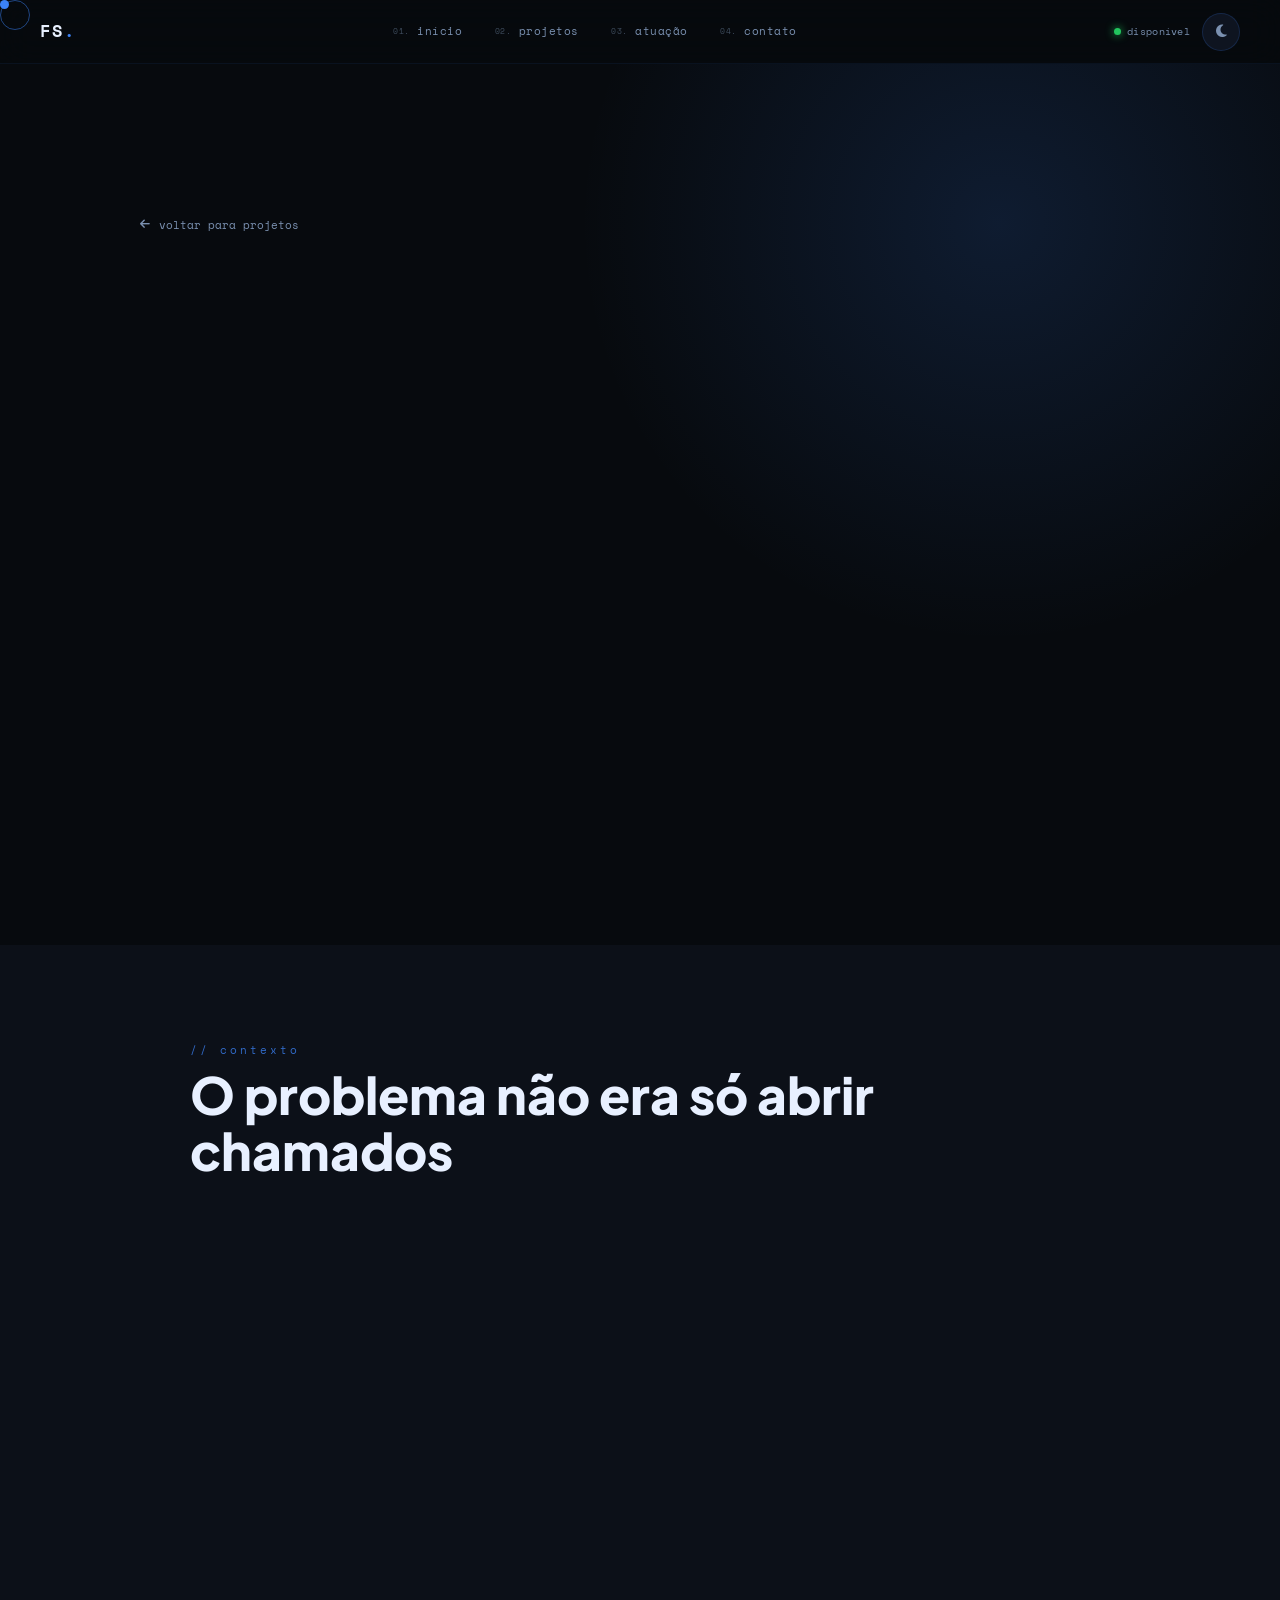
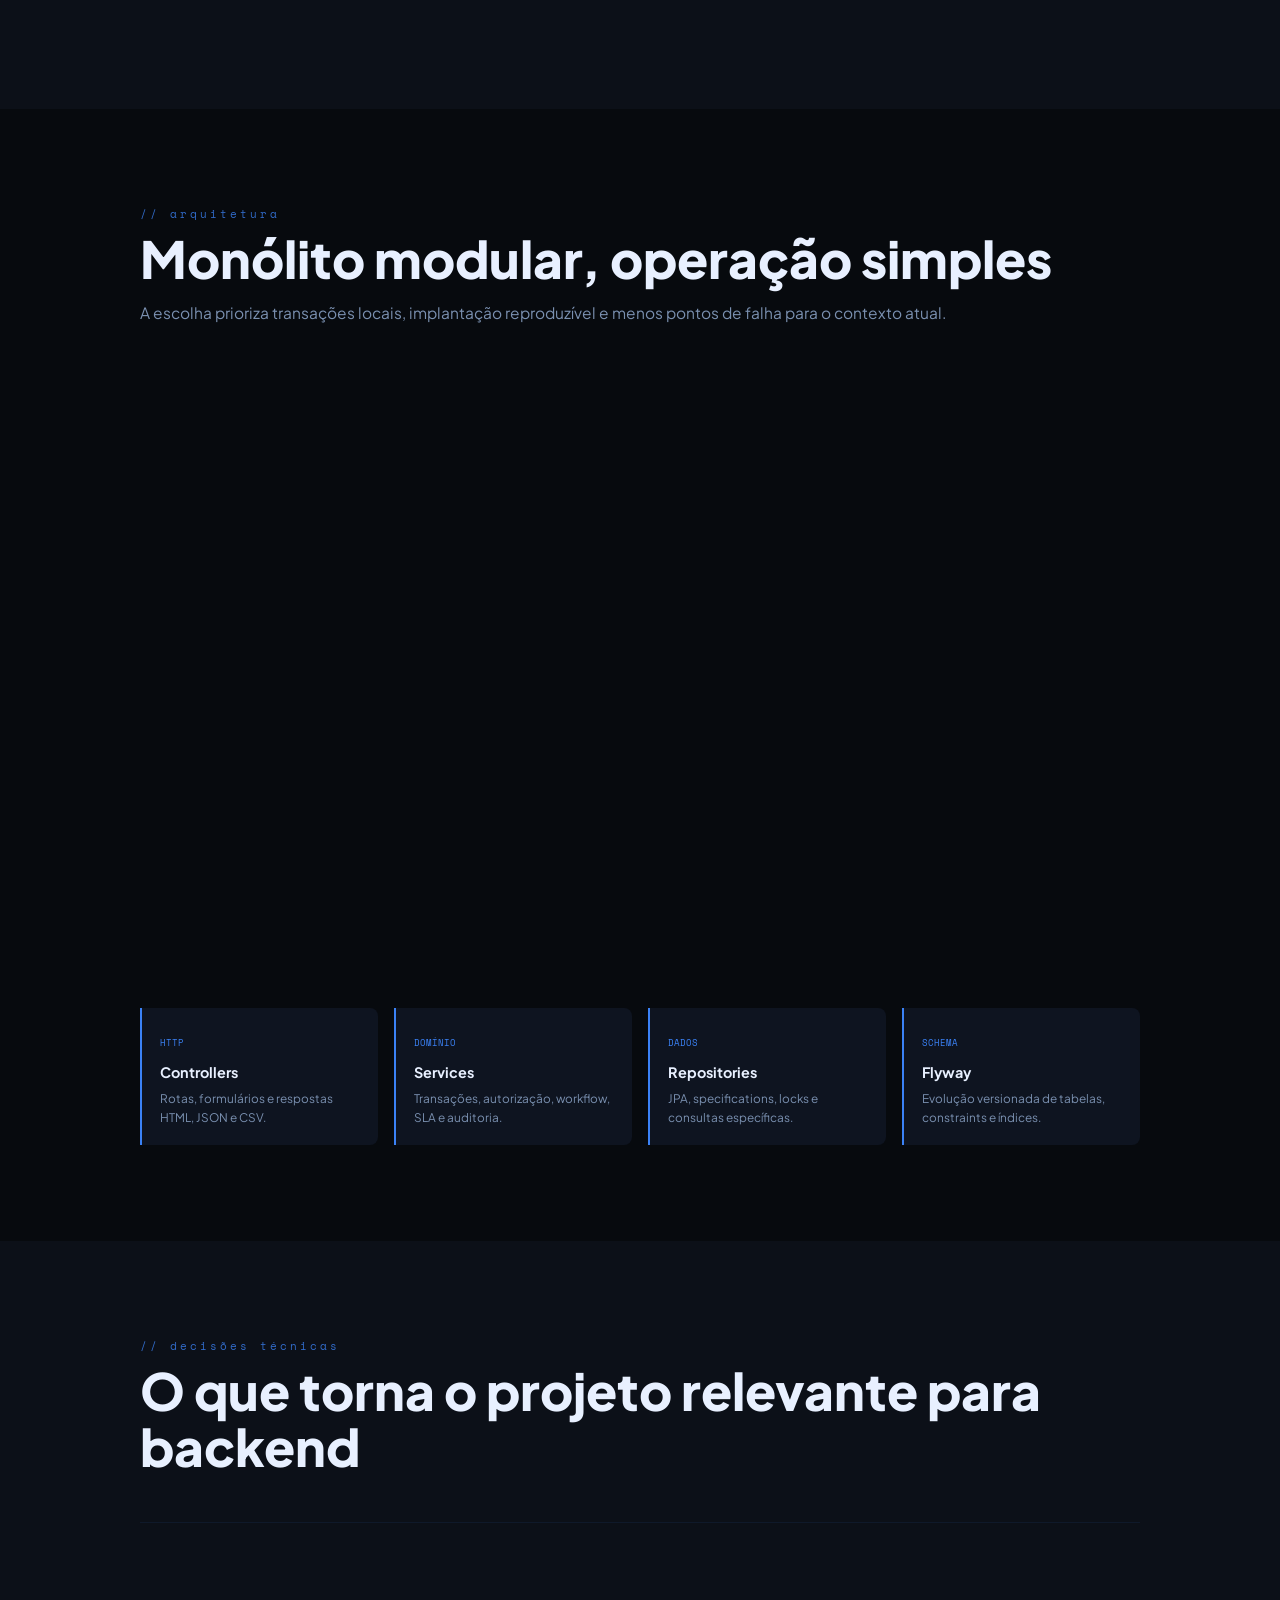
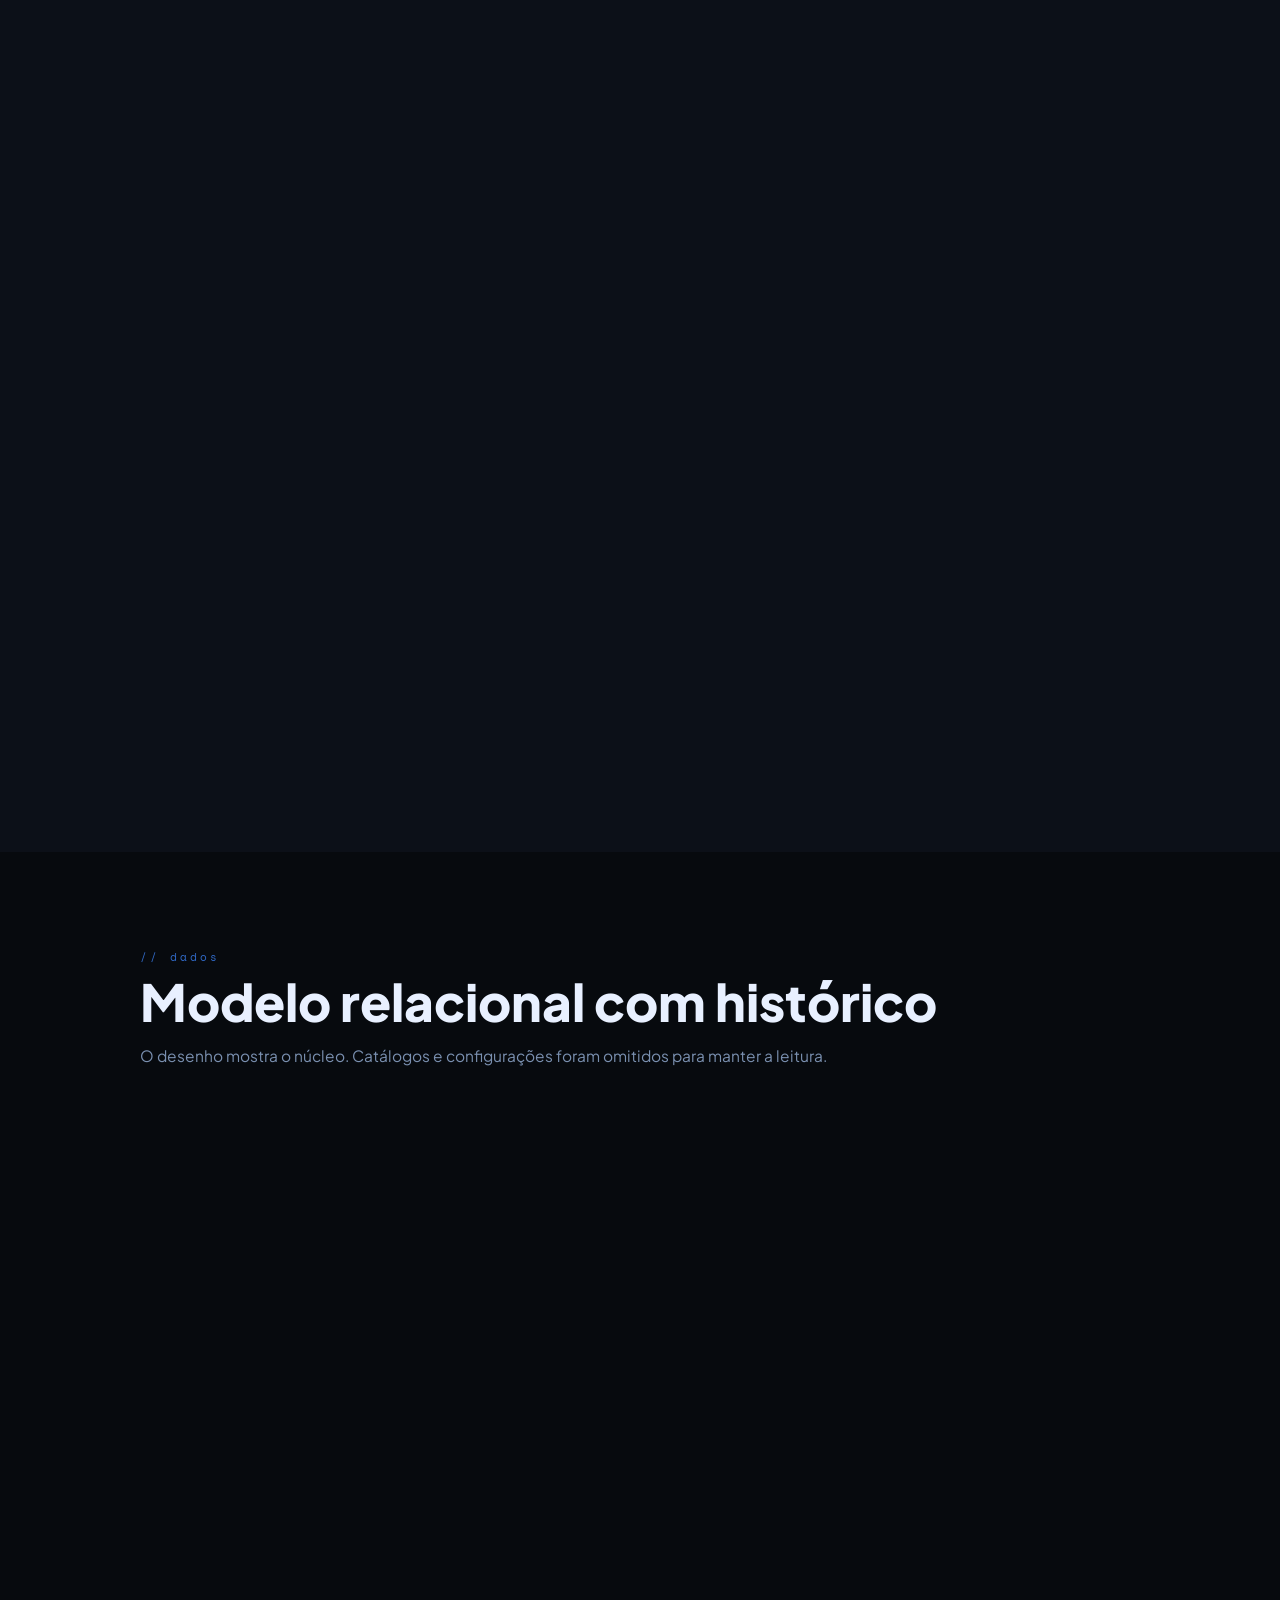
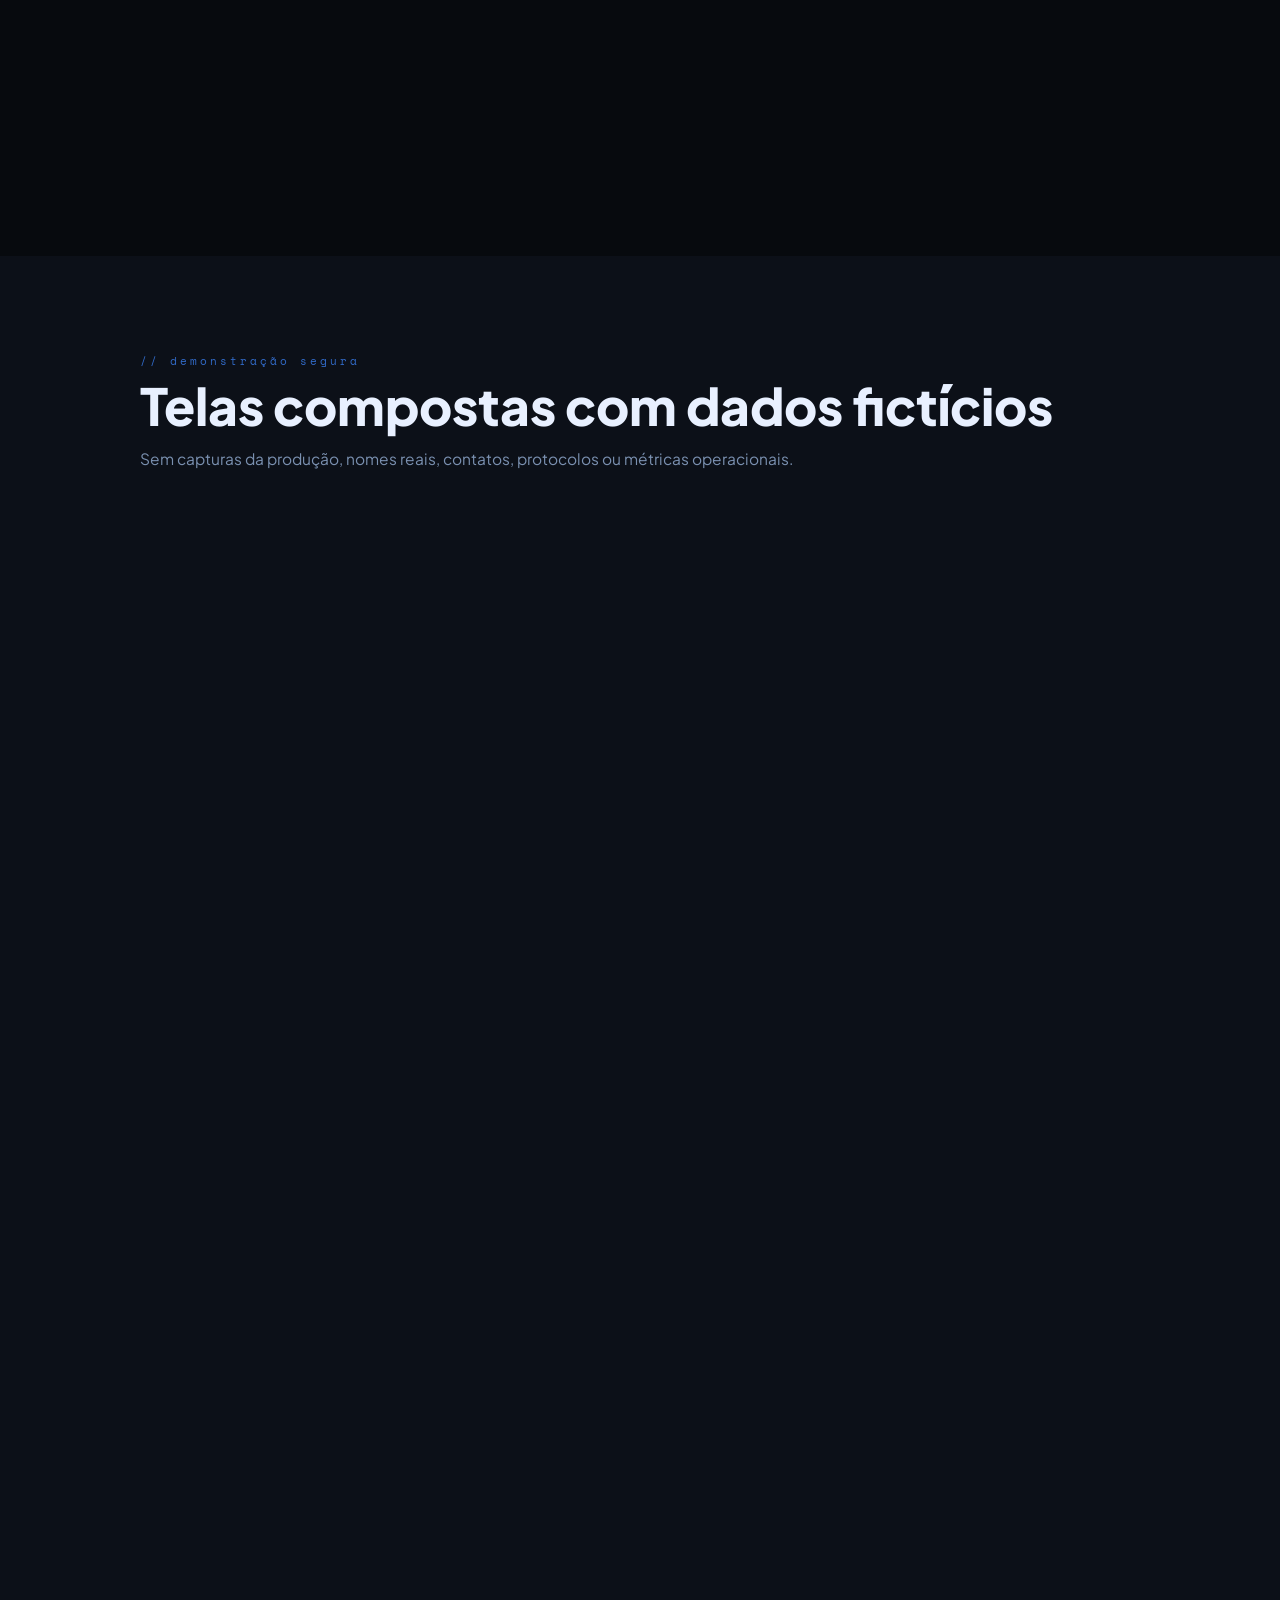
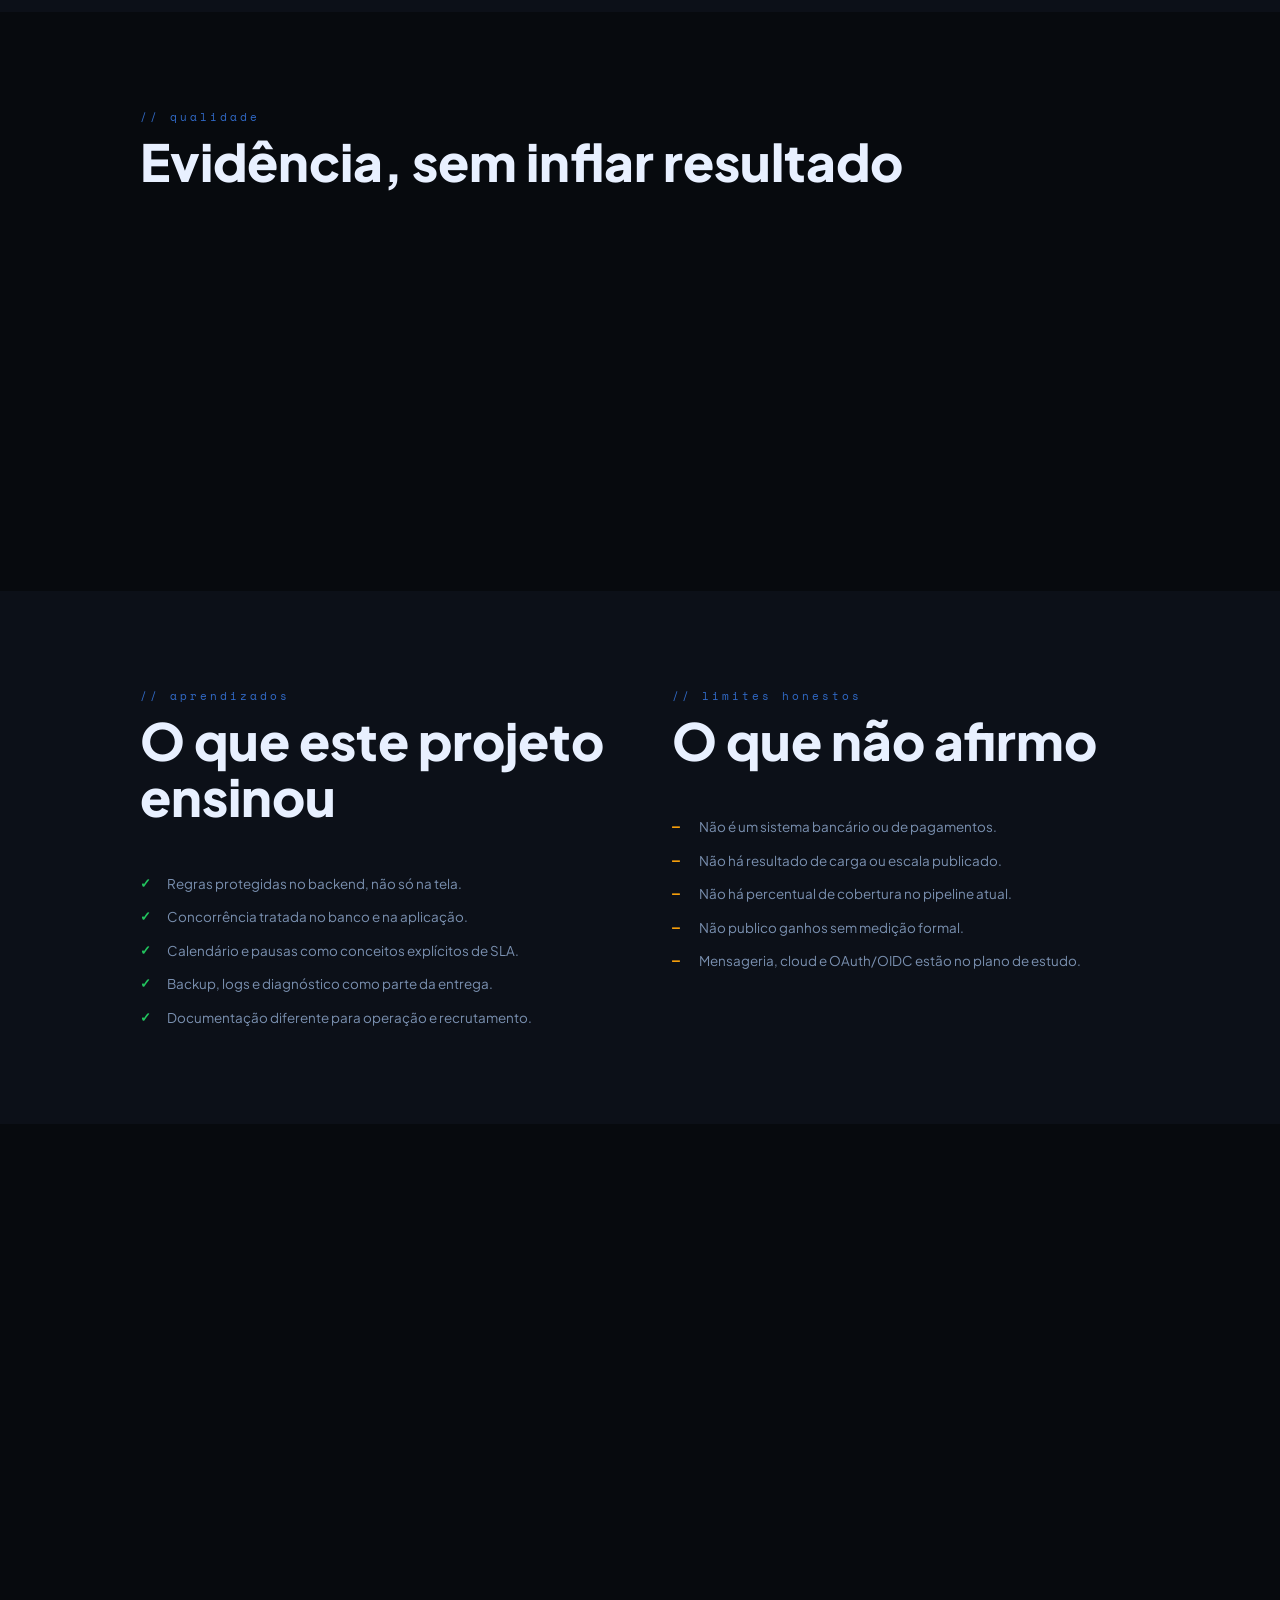
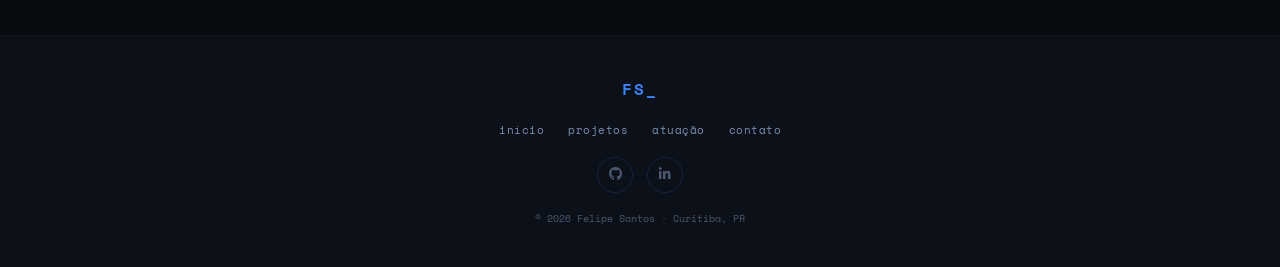
==== central-servicos-ti.html @ 59ff5ab6 "fix: refina posicionamento visual do portfolio" ====
<!DOCTYPE html>
<html lang="pt-BR" data-theme="dark">
<head>
  <meta charset="UTF-8">
  <meta name="viewport" content="width=device-width, initial-scale=1.0">
  <meta name="description" content="Estudo de caso: Central de Serviços de TI em Java 21, Spring Boot e SQL Server, em produção e com usuários reais.">
  <title>Central de Serviços de TI · Estudo de caso</title>
  <link rel="canonical" href="https://ofelipesantos.com.br/central-servicos-ti.html">
  <meta property="og:title" content="Central de Serviços de TI · Estudo de caso">
  <meta property="og:description" content="Java 21, Spring Boot, SQL Server, segurança, SLA, testes e implantação.">
  <meta property="og:type" content="article">
  <meta property="og:url" content="https://ofelipesantos.com.br/central-servicos-ti.html">
  <link rel="icon" type="image/png" href="assets/icons/favicon3.png">
  <link rel="preconnect" href="https://fonts.googleapis.com">
  <link rel="preconnect" href="https://fonts.gstatic.com" crossorigin>
  <link href="https://fonts.googleapis.com/css2?family=Space+Mono:ital,wght@0,400;0,700;1,400&family=Plus+Jakarta+Sans:wght@300;400;500;600;700;800&display=swap" rel="stylesheet">
  <link rel="stylesheet" href="https://cdnjs.cloudflare.com/ajax/libs/font-awesome/6.5.0/css/all.min.css">
  <link rel="stylesheet" href="css/styles.css">
</head>
<body data-page="projetos">
  <div class="cursor" id="cursor"></div>
  <div class="cursor-ring" id="cursor-ring"></div>

  <header class="topnav">
    <a href="index.html" class="nav-brand mono" aria-label="Página inicial">FS<span class="brand-dot">.</span></a>
    <ul class="nav-menu">
      <li><a href="index.html" class="nav-link" data-page="home"><span class="nl-num">01.</span> início</a></li>
      <li><a href="projetos.html" class="nav-link" data-page="projetos"><span class="nl-num">02.</span> projetos</a></li>
      <li><a href="servicos.html" class="nav-link" data-page="servicos"><span class="nl-num">03.</span> atuação</a></li>
      <li><a href="contato.html" class="nav-link" data-page="contato"><span class="nl-num">04.</span> contato</a></li>
    </ul>
    <div class="nav-right">
      <div class="nav-status"><span class="status-dot"></span><span class="mono">disponível</span></div>
      <button type="button" class="theme-toggle" id="themeToggle" title="Alternar tema" aria-label="Alternar tema"><i class="fas fa-sun" id="icon-sun"></i><i class="fas fa-moon" id="icon-moon"></i></button>
      <button type="button" class="hamburger" id="hamburger" aria-label="Menu"><span></span><span></span><span></span></button>
    </div>
  </header>

  <div class="mobile-nav-overlay" id="mobileNavOverlay"></div>
  <nav class="mobile-nav" id="mobileNav">
    <div class="mobile-nav-header"><span class="nav-brand mono">FS<span class="brand-dot">.</span></span><button type="button" class="close-mobile-nav" id="closeMobileNav" aria-label="Fechar menu">&times;</button></div>
    <ul class="mobile-nav-menu">
      <li><a href="index.html" class="mobile-nav-link" data-page="home">01. início</a></li>
      <li><a href="projetos.html" class="mobile-nav-link" data-page="projetos">02. projetos</a></li>
      <li><a href="servicos.html" class="mobile-nav-link" data-page="servicos">03. atuação</a></li>
      <li><a href="contato.html" class="mobile-nav-link" data-page="contato">04. contato</a></li>
    </ul>
    <div class="mobile-nav-footer"><span class="status-dot"></span> disponível</div>
  </nav>

  <main class="main case-page">
    <section class="case-hero section">
      <div class="container">
        <a href="projetos.html" class="case-back mono"><i class="fas fa-arrow-left"></i> voltar para projetos</a>
        <div class="case-hero-grid">
          <div class="fade-up">
            <div class="case-kicker mono"><span class="status-dot"></span> sistema em produção · versão 1.7.5</div>
            <h1 class="case-title head">Central de<br><span>Serviços de TI</span></h1>
            <p class="case-lead">Uma aplicação Java/Spring para organizar chamados, tarefas, SLA e operação — do formulário inicial ao histórico auditável e à implantação no Windows.</p>
            <div class="case-actions">
              <a href="#decisoes" class="btn-primary">Ver decisões técnicas <i class="fas fa-arrow-down"></i></a>
              <a href="docs/central-servicos/README.md" class="btn-ghost">README técnico</a>
            </div>
          </div>
          <aside class="case-facts fade-up delay-1">
            <div class="case-fact"><span class="mono">papel</span><strong>desenvolvimento e implantação</strong></div>
            <div class="case-fact"><span class="mono">backend</span><strong>Java 21 · Spring Boot</strong></div>
            <div class="case-fact"><span class="mono">dados</span><strong>SQL Server · JPA · Flyway</strong></div>
            <div class="case-fact"><span class="mono">operação</span><strong>Docker · Apache · PowerShell</strong></div>
            <div class="case-fact"><span class="mono">contexto</span><strong>uso real, dados preservados</strong></div>
          </aside>
        </div>
        <div class="case-note fade-up"><i class="fas fa-shield-halved"></i><p>Este estudo não expõe a empresa nem dados operacionais. Todas as telas abaixo são composições fictícias com a identidade <strong>Empresa Demonstração</strong>.</p></div>
      </div>
    </section>

    <section class="section section-alt" id="contexto">
      <div class="container case-narrow">
        <div class="section-header">
          <span class="sh-num mono">// contexto</span>
          <h2 class="sh-title head">O problema não era só abrir chamados</h2>
        </div>
        <div class="case-copy fade-up">
          <p>Uma solicitação de TI precisa conservar contexto durante todo o atendimento: quem pediu, o que já foi tentado, qual é o próximo passo, quem assumiu a execução e como o prazo foi calculado. Quando essas informações ficam espalhadas, a equipe perde rastreabilidade e o solicitante perde visibilidade.</p>
          <p>A solução centraliza esse ciclo sem misturar o que é público com o trabalho interno da equipe. O mesmo sistema atende usuários autenticados, abertura sem conta, triagem, execução técnica, gestão de catálogos e operação administrativa.</p>
        </div>
        <div class="case-problem-grid">
          <article class="case-card fade-up"><span class="case-card-num mono">01</span><h3>Solicitante</h3><p>Abre, acompanha e responde sem acessar notas internas ou tarefas da equipe.</p></article>
          <article class="case-card fade-up delay-1"><span class="case-card-num mono">02</span><h3>Equipe técnica</h3><p>Faz triagem, assume trabalho, divide tarefas, registra tempo e controla prioridades.</p></article>
          <article class="case-card fade-up delay-2"><span class="case-card-num mono">03</span><h3>Administração</h3><p>Configura perfis, catálogos, SLA, retenção, armazenamento e auditoria.</p></article>
        </div>
      </div>
    </section>

    <section class="section" id="arquitetura">
      <div class="container">
        <div class="section-header">
          <span class="sh-num mono">// arquitetura</span>
          <h2 class="sh-title head">Monólito modular, operação simples</h2>
          <p class="sh-desc">A escolha prioriza transações locais, implantação reproduzível e menos pontos de falha para o contexto atual.</p>
        </div>
        <figure class="case-visual fade-up"><img src="assets/central-servicos/arquitetura.svg" alt="Diagrama de arquitetura com navegador, Apache, Spring Boot, SQL Server, anexos e logs"><figcaption>Topologia pública simplificada. Nenhum endereço do ambiente real é exibido.</figcaption></figure>
        <div class="case-layer-grid">
          <article class="case-layer"><span class="mono">HTTP</span><h3>Controllers</h3><p>Rotas, formulários e respostas HTML, JSON e CSV.</p></article>
          <article class="case-layer"><span class="mono">DOMÍNIO</span><h3>Services</h3><p>Transações, autorização, workflow, SLA e auditoria.</p></article>
          <article class="case-layer"><span class="mono">DADOS</span><h3>Repositories</h3><p>JPA, specifications, locks e consultas específicas.</p></article>
          <article class="case-layer"><span class="mono">SCHEMA</span><h3>Flyway</h3><p>Evolução versionada de tabelas, constraints e índices.</p></article>
        </div>
      </div>
    </section>

    <section class="section section-alt" id="decisoes">
      <div class="container">
        <div class="section-header">
          <span class="sh-num mono">// decisões técnicas</span>
          <h2 class="sh-title head">O que torna o projeto relevante para backend</h2>
        </div>
        <div class="decision-list">
          <article class="decision-item fade-up"><div class="decision-icon"><i class="fas fa-code-branch"></i></div><div><span class="mono">CONSISTÊNCIA</span><h3>Concorrência tratada de forma explícita</h3><p>A numeração anual usa bloqueio transacional no SQL Server. A tomada de tarefa livre usa atualização condicional. Chamados e tarefas usam versionamento otimista para não aceitar sobrescritas silenciosas.</p></div></article>
          <article class="decision-item fade-up"><div class="decision-icon"><i class="fas fa-clock"></i></div><div><span class="mono">REGRA DE DOMÍNIO</span><h3>SLA calculado em tempo útil</h3><p>Primeira resposta e resolução consideram expediente configurável, fins de semana, feriados e pausas controladas. O tempo aguardando o solicitante é acompanhado separadamente.</p></div></article>
          <article class="decision-item fade-up"><div class="decision-icon"><i class="fas fa-lock"></i></div><div><span class="mono">SEGURANÇA</span><h3>Autorização além da interface</h3><p>Spring Security protege rotas e sessão, enquanto os serviços validam acesso a chamado, tarefa e anexo. Arquivos ficam fora dos assets públicos, com nome aleatório, checksum e caminho normalizado.</p></div></article>
          <article class="decision-item fade-up"><div class="decision-icon"><i class="fas fa-database"></i></div><div><span class="mono">EVOLUÇÃO</span><h3>Banco versionado como parte da aplicação</h3><p>As migrations registram a evolução do esquema, incluindo integridade referencial, índices, SLA, portal público, quadros de projeto e preferências.</p></div></article>
          <article class="decision-item fade-up"><div class="decision-icon"><i class="fas fa-box"></i></div><div><span class="mono">ENTREGA</span><h3>Implantação também é produto</h3><p>Docker Compose, Apache, volumes, health checks, scripts de backup e diagnóstico e um instalador NSIS reduzem etapas manuais no ambiente Windows.</p></div></article>
        </div>
      </div>
    </section>

    <section class="section" id="dados">
      <div class="container">
        <div class="section-header">
          <span class="sh-num mono">// dados</span>
          <h2 class="sh-title head">Modelo relacional com histórico</h2>
          <p class="sh-desc">O desenho mostra o núcleo. Catálogos e configurações foram omitidos para manter a leitura.</p>
        </div>
        <figure class="case-visual fade-up"><img src="assets/central-servicos/modelo-dados.svg" alt="Modelo de dados simplificado com usuários, chamados, tarefas, apontamentos, comentários e anexos"><figcaption>Diagrama conceitual criado a partir das entidades e migrations da versão 1.7.5.</figcaption></figure>
      </div>
    </section>

    <section class="section section-alt" id="demonstracao">
      <div class="container">
        <div class="section-header">
          <span class="sh-num mono">// demonstração segura</span>
          <h2 class="sh-title head">Telas compostas com dados fictícios</h2>
          <p class="sh-desc">Sem capturas da produção, nomes reais, contatos, protocolos ou métricas operacionais.</p>
        </div>
        <div class="case-gallery">
          <figure class="case-shot fade-up"><img src="assets/central-servicos/demo-dashboard.svg" alt="Dashboard fictício da Empresa Demonstração"><figcaption>Resumo operacional sem números de produção.</figcaption></figure>
          <figure class="case-shot fade-up"><img src="assets/central-servicos/demo-chamado.svg" alt="Chamado fictício da Empresa Demonstração"><figcaption>Separação entre mensagem pública, nota interna e auditoria.</figcaption></figure>
          <figure class="case-shot fade-up"><img src="assets/central-servicos/demo-kanban.svg" alt="Kanban fictício da Empresa Demonstração"><figcaption>Tarefas de demonstração organizadas em um quadro de projeto.</figcaption></figure>
        </div>
      </div>
    </section>

    <section class="section" id="qualidade">
      <div class="container">
        <div class="section-header">
          <span class="sh-num mono">// qualidade</span>
          <h2 class="sh-title head">Evidência, sem inflar resultado</h2>
        </div>
        <div class="evidence-grid">
          <article class="evidence-card fade-up"><strong>Java 21</strong><span>versão de compilação</span></article>
          <article class="evidence-card fade-up delay-1"><strong>32</strong><span>migrations Flyway</span></article>
          <article class="evidence-card fade-up delay-2"><strong>118</strong><span>métodos de teste encontrados</span></article>
          <article class="evidence-card fade-up delay-3"><strong>CI</strong><span>assets e Maven verify</span></article>
        </div>
        <div class="case-copy case-copy-split fade-up">
          <p>Os testes cobrem regras de serviço e fluxos web com Spring Security, MockMvc e persistência. Entre os cenários estão chamados, contas, portal público, SLA, anexos, WIP, relatórios e artefatos de infraestrutura.</p>
          <p>O número de testes é uma contagem verificável da versão analisada, não um percentual de cobertura. O pipeline padrão usa H2; o teste de integração com SQL Server existe em um fluxo separado e é um ponto de evolução.</p>
        </div>
      </div>
    </section>

    <section class="section section-alt" id="limites">
      <div class="container">
        <div class="case-two-cols">
          <div>
            <div class="section-header"><span class="sh-num mono">// aprendizados</span><h2 class="sh-title head">O que este projeto ensinou</h2></div>
            <ul class="case-checklist">
              <li>Regras protegidas no backend, não só na tela.</li>
              <li>Concorrência tratada no banco e na aplicação.</li>
              <li>Calendário e pausas como conceitos explícitos de SLA.</li>
              <li>Backup, logs e diagnóstico como parte da entrega.</li>
              <li>Documentação diferente para operação e recrutamento.</li>
            </ul>
          </div>
          <div>
            <div class="section-header"><span class="sh-num mono">// limites honestos</span><h2 class="sh-title head">O que não afirmo</h2></div>
            <ul class="case-checklist case-checklist-muted">
              <li>Não é um sistema bancário ou de pagamentos.</li>
              <li>Não há resultado de carga ou escala publicado.</li>
              <li>Não há percentual de cobertura no pipeline atual.</li>
              <li>Não publico ganhos sem medição formal.</li>
              <li>Mensageria, cloud e OAuth/OIDC estão no plano de estudo.</li>
            </ul>
          </div>
        </div>
      </div>
    </section>

    <section class="section case-final">
      <div class="container">
        <div class="case-final-card fade-up">
          <span class="mono">PRÓXIMA CONVERSA</span>
          <h2 class="head">Quer discutir uma decisão do projeto?</h2>
          <p>Posso explicar o fluxo de SLA, a estratégia de concorrência, a segurança de anexos ou como a aplicação foi empacotada para operação local.</p>
          <div class="case-actions"><a href="contato.html" class="btn-primary">Entrar em contato <i class="fas fa-arrow-right"></i></a><a href="docs/central-servicos/entrevistas.md" class="btn-ghost">Perguntas técnicas</a></div>
        </div>
      </div>
    </section>

    <footer>
      <div class="footer-inner">
        <div class="footer-brand">FS_</div>
        <div class="footer-links"><a href="index.html">início</a><a href="projetos.html">projetos</a><a href="servicos.html">atuação</a><a href="contato.html">contato</a></div>
        <div class="footer-socials"><a href="https://github.com/oofelipesantos" target="_blank" rel="noopener" aria-label="GitHub"><i class="fab fa-github"></i></a><a href="https://www.linkedin.com/in/oofelipesantos/" target="_blank" rel="noopener" aria-label="LinkedIn"><i class="fab fa-linkedin-in"></i></a></div>
        <p class="footer-copy mono">© 2026 Felipe Santos · Curitiba, PR</p>
      </div>
    </footer>
  </main>

  <button type="button" id="topBtn" class="top-btn" title="Voltar ao topo" aria-label="Voltar ao topo"><i class="fas fa-arrow-up"></i></button>
  <script src="js/script.js"></script>
</body>
</html>
---- css/styles.css ----
/* ═══════════════════════════════════════
   FELIPE SANTOS — Portfolio v3
   Fontes: Space Mono + Plus Jakarta Sans
   Nav: topo
   ═══════════════════════════════════════ */

:root {
  --bg:        #070a0e;
  --bg2:       #0c1018;
  --bg3:       #101520;
  --card:      #0e1420;
  --card2:     #131c2c;
  --text:      #e8f0ff;
  --muted:     #4a5870;
  --muted2:    #7a90b0;
  --accent:    #3b82f6;
  --accent2:   #38bdf8;
  --accent3:   #93c5fd;
  --accentgold:#f59e0b;
  --aglow:     rgba(59,130,246,0.15);
  --aglow2:    rgba(59,130,246,0.07);
  --bdr:       rgba(59,130,246,0.08);
  --bdr2:      rgba(59,130,246,0.18);
  --bdr3:      rgba(59,130,246,0.35);
  --shadow:    0 8px 40px rgba(0,0,0,0.6);
  --glow:      0 0 40px rgba(59,130,246,0.08);
  --nav-h:     64px;
  --r:         12px;
  --rsm:       8px;
  --rlg:       18px;
  --mono:      'Space Mono', monospace;
  --body:      'Plus Jakarta Sans', sans-serif;
  --transition: all 0.25s ease;
}

[data-theme="light"] {
  --bg:        #f5f7fa;
  --bg2:       #edf0f5;
  --bg3:       #e2e7ef;
  --card:      #ffffff;
  --card2:     #f8fafd;
  --text:      #111827;
  --muted:     #8a9ab5;
  --muted2:    #4a5870;
  --accent:    #2563eb;
  --accent2:   #3b82f6;
  --accent3:   #1d4ed8;
  --accentgold:#d97706;
  --aglow:     rgba(37,99,235,0.1);
  --aglow2:    rgba(37,99,235,0.05);
  --bdr:       rgba(37,99,235,0.12);
  --bdr2:      rgba(37,99,235,0.22);
  --bdr3:      rgba(37,99,235,0.4);
  --shadow:    0 4px 24px rgba(0,0,0,0.08);
  --glow:      none;
}

*, *::before, *::after { box-sizing: border-box; margin: 0; padding: 0; }
html { scroll-behavior: smooth; }
html.menu-open { overflow: hidden; }
body { font-family: var(--body); background: var(--bg); color: var(--text); font-size: 16px; line-height: 1.7; overflow-x: hidden; cursor: none; transition: background 0.3s, color 0.3s; }
[data-theme="light"] body { cursor: auto; }
::selection { background: var(--aglow); color: var(--accent); }
a { text-decoration: none; color: inherit; }
strong { font-weight: 600; color: var(--text); }
.mono { font-family: var(--mono); }
img { display: block; width: 100%; height: 100%; object-fit: contain; }
::-webkit-scrollbar { width: 3px; }
::-webkit-scrollbar-track { background: var(--bg); }
::-webkit-scrollbar-thumb { background: var(--accent); border-radius: 2px; }

@media (prefers-reduced-motion: reduce) {
  html { scroll-behavior: auto; }
  *, *::before, *::after { animation-duration: 0.01ms !important; animation-iteration-count: 1 !important; transition-duration: 0.01ms !important; }
  .cursor, .cursor-ring { display: none; }
  body { cursor: auto; }
}

/* CURSOR */
.cursor { width: 9px; height: 9px; background: var(--accent); border-radius: 50%; position: fixed; top: 0; left: 0; pointer-events: none; z-index: 9999; transition: transform 0.08s; }
.cursor-ring { width: 30px; height: 30px; border: 1.5px solid rgba(59,130,246,0.5); border-radius: 50%; position: fixed; top: 0; left: 0; pointer-events: none; z-index: 9998; transition: transform 0.18s ease; }
[data-theme="light"] .cursor, [data-theme="light"] .cursor-ring { display: none; }

/* ═══ TOPNAV ═══ */
.topnav {
  position: fixed;
  top: 0; left: 0; right: 0;
  height: var(--nav-h);
  background: rgba(7,10,14,0.85);
  border-bottom: 1px solid var(--bdr);
  backdrop-filter: blur(16px);
  -webkit-backdrop-filter: blur(16px);
  display: flex;
  align-items: center;
  justify-content: space-between;
  padding: 0 2.5rem;
  z-index: 700;
  transition: background 0.3s, border-color 0.3s;
}
[data-theme="light"] .topnav {
  background: rgba(245,247,250,0.88);
}
.topnav.scrolled {
  background: rgba(7,10,14,0.97);
  border-color: var(--bdr2);
}
[data-theme="light"] .topnav.scrolled {
  background: rgba(245,247,250,0.98);
}

.nav-brand {
  font-family: var(--mono);
  font-size: 1.05rem;
  font-weight: 700;
  color: var(--text);
  letter-spacing: 2px;
  flex-shrink: 0;
}
.brand-dot { color: var(--accent); }

.nav-menu {
  display: flex;
  list-style: none;
  gap: 0.25rem;
  align-items: center;
}
.nav-link {
  display: flex;
  align-items: center;
  gap: 0.45rem;
  padding: 0.45rem 0.9rem;
  border-radius: var(--rsm);
  color: var(--muted2);
  font-family: var(--mono);
  font-size: 0.68rem;
  letter-spacing: 0.5px;
  text-transform: lowercase;
  transition: var(--transition);
  position: relative;
}
.nav-link::after {
  content: '';
  position: absolute;
  bottom: -1px; left: 50%; right: 50%;
  height: 2px;
  background: var(--accent);
  border-radius: 2px;
  transition: left 0.25s ease, right 0.25s ease;
}
.nav-link:hover, .nav-link.active { color: var(--accent); }
.nav-link:hover::after, .nav-link.active::after { left: 0.9rem; right: 0.9rem; }
.nl-num { font-size: 0.5rem; opacity: 0.5; }

.nav-right {
  display: flex;
  align-items: center;
  gap: 0.75rem;
  flex-shrink: 0;
}
.nav-status {
  display: flex;
  align-items: center;
  gap: 6px;
  font-family: var(--mono);
  font-size: 0.6rem;
  color: var(--muted2);
  letter-spacing: 0.3px;
}

/* THEME TOGGLE */
.theme-toggle {
  width: 38px; height: 38px;
  background: var(--card);
  border: 1px solid var(--bdr2);
  border-radius: 50%;
  color: var(--muted2);
  cursor: pointer;
  display: flex; align-items: center; justify-content: center;
  font-size: 0.9rem;
  transition: var(--transition);
}
.theme-toggle:hover { border-color: var(--accent); color: var(--accent); }
[data-theme="dark"] #icon-sun  { display: none; }
[data-theme="dark"] #icon-moon { display: block; }
[data-theme="light"] #icon-sun  { display: block; }
[data-theme="light"] #icon-moon { display: none; }

/* HAMBURGER (mobile only) */
.hamburger {
  display: none;
  flex-direction: column;
  align-items: center;
  justify-content: center;
  gap: 5px;
  width: 38px; height: 38px;
  background: var(--card);
  border: 1px solid var(--bdr2);
  border-radius: var(--rsm);
  cursor: pointer;
  transition: var(--transition);
  flex-shrink: 0;
}
.hamburger span {
  display: block;
  width: 18px; height: 1.5px;
  background: var(--muted2);
  border-radius: 2px;
  transition: var(--transition);
}
.hamburger.active span:nth-child(1) { transform: translateY(6.5px) rotate(45deg); }
.hamburger.active span:nth-child(2) { opacity: 0; transform: scaleX(0); }
.hamburger.active span:nth-child(3) { transform: translateY(-6.5px) rotate(-45deg); }

/* MOBILE DRAWER */
.mobile-nav-overlay {
  display: none;
  position: fixed; inset: 0;
  background: rgba(0,0,0,0.55);
  z-index: 890;
  backdrop-filter: blur(4px);
}
.mobile-nav-overlay.active { display: block; }

.mobile-nav {
  position: fixed;
  top: 0; right: -100%;
  width: min(300px, 85vw);
  height: 100dvh;
  background: var(--bg2);
  border-left: 1px solid var(--bdr2);
  z-index: 900;
  display: flex;
  flex-direction: column;
  padding: 1.5rem;
  transition: right 0.32s cubic-bezier(.4,0,.2,1);
}
.mobile-nav.active { right: 0; }

.mobile-nav-header {
  display: flex;
  align-items: center;
  justify-content: space-between;
  margin-bottom: 2rem;
  padding-bottom: 1rem;
  border-bottom: 1px solid var(--bdr);
}
.close-mobile-nav {
  background: none; border: none;
  color: var(--muted2); font-size: 1.4rem;
  cursor: pointer; padding: 4px 8px;
  border-radius: 8px; transition: var(--transition);
  line-height: 1;
}
.close-mobile-nav:hover { color: var(--text); background: var(--aglow2); }

.mobile-nav-menu { list-style: none; display: flex; flex-direction: column; gap: 0.2rem; flex: 1; }
.mobile-nav-link {
  display: flex; align-items: center; gap: 0.7rem;
  padding: 0.8rem 1rem;
  border-radius: 10px;
  font-family: var(--mono); font-size: 0.78rem;
  color: var(--muted2); letter-spacing: 0.5px;
  transition: var(--transition);
}
.mobile-nav-link:hover, .mobile-nav-link.active {
  color: var(--accent); background: var(--aglow2);
}
.mobile-nav-footer {
  display: flex; align-items: center; gap: 8px;
  font-family: var(--mono); font-size: 0.62rem; color: var(--muted2);
  padding-top: 1rem; border-top: 1px solid var(--bdr);
}

/* LAYOUT */
.main { padding-top: var(--nav-h); }
.section { padding: 6rem 0; }
.section-alt { background: var(--bg2); }
.container { max-width: 1080px; margin: 0 auto; padding: 0 2.5rem; }

.section-header { margin-bottom: 3rem; }
.sh-num   { font-family: var(--mono); font-size: 0.68rem; color: var(--accent); letter-spacing: 3px; display: block; margin-bottom: 0.4rem; opacity: 0.8; }
.sh-title { font-size: clamp(2rem, 4vw, 3.2rem); font-weight: 800; line-height: 1.1; color: var(--text); }
.sh-desc  { margin-top: 0.75rem; font-size: 0.97rem; color: var(--muted2); line-height: 1.8; }
.sh-price { color: var(--accent); font-family: var(--mono); font-size: 1rem; }

/* ANIMAÇÕES */
.fade-up { opacity: 0; transform: translateY(28px); transition: opacity 0.65s ease, transform 0.65s ease; }
.fade-up.visible { opacity: 1; transform: none; }
.delay-1 { transition-delay: 0.1s; }
.delay-2 { transition-delay: 0.2s; }
.delay-3 { transition-delay: 0.3s; }

/* HOME */
#home { min-height: calc(100vh - var(--nav-h)); display: flex; align-items: center; }
.home-layout { display: grid; grid-template-columns: 1fr 360px; gap: 3.5rem; align-items: center; }
.home-eyebrow { display: flex; align-items: center; gap: 8px; font-family: var(--mono); font-size: 0.72rem; color: var(--muted2); letter-spacing: 1px; margin-bottom: 1.25rem; }
.eyebrow-ping { width: 8px; height: 8px; border-radius: 50%; background: #22c55e; box-shadow: 0 0 8px #22c55e; flex-shrink: 0; animation: sdot 2s infinite; }
@keyframes sdot { 0%,100% { box-shadow: 0 0 6px #22c55e; } 50% { box-shadow: 0 0 14px #22c55e, 0 0 22px rgba(34,197,94,0.3); } }
.home-title { font-size: clamp(2.6rem, 5vw, 4rem); font-weight: 800; line-height: 1.1; margin-bottom: 1.25rem; letter-spacing: -0.5px; }
.title-accent { color: var(--accent); }
.title-thin   { font-weight: 300; color: var(--muted2); }
.home-desc { font-size: 1rem; color: var(--muted2); line-height: 1.8; max-width: 480px; margin-bottom: 1.75rem; }
.home-desc strong { color: var(--text); }
.home-chips { display: flex; flex-wrap: wrap; gap: 0.5rem; margin-bottom: 2rem; }
.chip { display: inline-flex; align-items: center; gap: 6px; background: var(--aglow2); border: 1px solid var(--bdr2); border-radius: 100px; padding: 0.3rem 0.85rem; font-family: var(--mono); font-size: 0.68rem; color: var(--muted2); transition: var(--transition); }
.chip:hover { border-color: var(--accent); color: var(--accent); }
.chip i { color: var(--accent); font-size: 0.7rem; }
.home-actions { display: flex; gap: 0.85rem; flex-wrap: wrap; margin-bottom: 2rem; }
.btn-primary { display: inline-flex; align-items: center; gap: 8px; background: var(--accent); color: #fff; font-weight: 600; font-size: 0.85rem; padding: 0.75rem 1.6rem; border-radius: var(--rsm); transition: var(--transition); }
.btn-primary:hover { background: var(--accent2); transform: translateY(-2px); box-shadow: 0 8px 24px var(--aglow); }
.btn-ghost { display: inline-flex; align-items: center; gap: 8px; border: 1.5px solid var(--bdr2); color: var(--muted2); font-size: 0.85rem; padding: 0.75rem 1.4rem; border-radius: var(--rsm); transition: var(--transition); }
.btn-ghost:hover { border-color: var(--accent); color: var(--accent); }
.home-socials { display: flex; gap: 1rem; }
.home-socials a { width: 38px; height: 38px; border-radius: 50%; border: 1px solid var(--bdr2); display: flex; align-items: center; justify-content: center; color: var(--muted); font-size: 0.9rem; transition: var(--transition); }
.home-socials a:hover { border-color: var(--accent); color: var(--accent); background: var(--aglow2); }

/* PROFILE CARD */
.profile-card { background: var(--card); border: 1px solid var(--bdr2); border-radius: var(--rlg); padding: 1.5rem; box-shadow: var(--shadow), var(--glow); animation: float 5s ease-in-out infinite; position: relative; overflow: hidden; }
.profile-card::before { content: ''; position: absolute; top: 0; left: 0; right: 0; height: 2px; background: linear-gradient(to right, var(--accent), var(--accent2)); }
@keyframes float { 0%,100%{transform:translateY(0)} 50%{transform:translateY(-8px)} }
.pc-top    { display: flex; align-items: center; gap: 0.85rem; margin-bottom: 1.25rem; }
.pc-avatar { width: 70px; height: 70px; border-radius: 50%; overflow: hidden; border: 3px solid var(--accent); display: flex; align-items: center; justify-content: center; flex-shrink: 0; }
.pc-avatar img { width: 100%; height: 100%; object-fit: cover; }
.pc-name { font-weight: 700; font-size: 0.95rem; }
.pc-sub  { font-family: var(--mono); font-size: 0.63rem; color: var(--muted); margin-top: 2px; }
.pc-badge { margin-left: auto; font-family: var(--mono); font-size: 0.6rem; color: #22c55e; background: rgba(34,197,94,0.1); border: 1px solid rgba(34,197,94,0.25); border-radius: 100px; padding: 2px 8px; white-space: nowrap; }
.pc-divider { height: 1px; background: var(--bdr); margin: 0 0 1.25rem; }
.pc-stats  { display: flex; align-items: center; margin-bottom: 1.25rem; }
.pc-stat   { flex: 1; text-align: center; }
.ps-num    { display: block; font-family: var(--mono); font-size: 1.3rem; font-weight: 700; color: var(--accent); line-height: 1; }
.ps-label  { font-family: var(--mono); font-size: 0.58rem; color: var(--muted); }
.pc-sep    { width: 1px; height: 28px; background: var(--bdr); flex-shrink: 0; }
.pc-status-list { display: flex; flex-direction: column; gap: 0.5rem; }
.pc-status-item { display: flex; align-items: center; gap: 0.55rem; font-family: var(--mono); font-size: 0.72rem; color: var(--muted2); }
.psi-dot       { width: 7px; height: 7px; border-radius: 50%; flex-shrink: 0; }
.psi-dot.green { background: #22c55e; box-shadow: 0 0 6px #22c55e; }
.psi-dot.amber { background: #fbbf24; box-shadow: 0 0 6px #fbbf24; }

/* SOBRE */
.sobre-layout { display: grid; grid-template-columns: 1fr 1fr; gap: 4rem; align-items: start; }
.sobre-text p { color: var(--muted2); font-size: 0.97rem; margin-bottom: 1.1rem; line-height: 1.85; }
.sobre-text p:last-child { margin-bottom: 0; }
.sobre-text strong { color: var(--text); }
.sobre-cards { display: flex; flex-direction: column; gap: 1px; }
.about-card { background: var(--card); border: 1px solid var(--bdr); padding: 1.25rem 1.4rem; display: flex; align-items: flex-start; gap: 1rem; transition: var(--transition); position: relative; overflow: hidden; }
.about-card::before { content: ''; position: absolute; left: 0; top: 0; bottom: 0; width: 2px; background: transparent; transition: background 0.3s; }
.about-card:first-child { border-radius: var(--r) var(--r) 0 0; }
.about-card:last-child  { border-radius: 0 0 var(--r) var(--r); }
.about-card:hover { border-color: var(--bdr2); background: var(--card2); }
.about-card:hover::before { background: linear-gradient(to bottom, var(--accent), var(--accent2)); }
.ac-icon      { font-size: 1.4rem; flex-shrink: 0; padding-top: 2px; }
.about-card h3 { font-size: 0.92rem; font-weight: 700; margin-bottom: 0.3rem; }
.about-card p  { font-size: 0.8rem; color: var(--muted2); line-height: 1.55; }

/* STACK HOME */
.stack-badges { display: flex; flex-direction: column; gap: 1.5rem; }
.sb-group { display: flex; flex-direction: column; gap: 0.6rem; }
.sb-label { font-family: var(--mono); font-size: 0.62rem; color: var(--accent); letter-spacing: 2px; text-transform: uppercase; }
.sb-tags  { display: flex; flex-wrap: wrap; gap: 0.45rem; }
.sb-tag { display: inline-flex; align-items: center; gap: 7px; background: var(--card); border: 1px solid var(--bdr2); border-radius: 10px; padding: 0.38rem 0.85rem; font-family: var(--mono); font-size: 0.68rem; color: var(--muted2); transition: var(--transition); }
.sb-tag:hover { border-color: var(--accent); color: var(--text); transform: translateY(-1px); }
.sb-tag img { width: 16px; height: 16px; object-fit: contain; flex-shrink: 0; }
.sb-tag.main { color: var(--text); }
.stack-cta { margin-top: 2rem; }

/* PROJETOS */
.projetos-layout { display: grid; grid-template-columns: 1fr 1fr 1fr; gap: 1.25rem; }
.proj-featured { grid-column: 1 / 2; grid-row: 1 / 3; background: var(--card); border: 1px solid var(--bdr2); border-radius: var(--rlg); padding: 2rem; position: relative; overflow: hidden; transition: var(--transition); display: flex; flex-direction: column; }
.proj-featured::before { content: ''; position: absolute; top: 0; left: 0; right: 0; height: 2px; background: linear-gradient(to right, var(--accent), var(--accent2)); }
.proj-featured:hover { border-color: var(--accent); box-shadow: var(--shadow), var(--glow); }
.pf-badge { display: inline-block; font-family: var(--mono); font-size: 0.62rem; color: var(--accentgold); background: rgba(245,158,11,0.1); border: 1px solid rgba(245,158,11,0.25); border-radius: 100px; padding: 3px 10px; margin-bottom: 0.75rem; }
.pf-icon  { font-size: 2.5rem; margin-bottom: 0.75rem; }
.pf-title { font-size: 1.2rem; font-weight: 800; margin-bottom: 0.65rem; line-height: 1.2; }
.pf-desc  { font-size: 0.83rem; color: var(--muted2); line-height: 1.7; margin-bottom: 1rem; flex: 1; }
.pf-results { display: flex; gap: 1.25rem; margin-bottom: 1rem; }
.pfr-item   { text-align: center; }
.pfr-n { display: block; font-family: var(--mono); font-size: 1.3rem; font-weight: 700; color: var(--accent); line-height: 1; }
.pfr-l { font-family: var(--mono); font-size: 0.6rem; color: var(--muted); }
.proj-tags { display: flex; flex-wrap: wrap; gap: 0.4rem; margin-bottom: 1.1rem; }
.ptag { background: var(--bg3); border: 1px solid var(--bdr); border-radius: var(--rsm); padding: 3px 9px; font-family: var(--mono); font-size: 0.65rem; color: var(--muted2); }
.proj-link { display: inline-flex; align-items: center; gap: 6px; font-family: var(--mono); font-size: 0.78rem; color: var(--accent); letter-spacing: 0.3px; transition: gap 0.2s; }
.proj-link:hover { gap: 10px; }
.proj-card { background: var(--card); border: 1px solid var(--bdr); border-radius: var(--r); padding: 1.5rem; transition: var(--transition); display: flex; flex-direction: column; }
.proj-card:hover     { border-color: var(--bdr2); transform: translateY(-2px); }
.proj-card.wip:hover { border-color: #fbbf24; }
.proj-card-icon { font-size: 1.6rem; margin-bottom: 0.5rem; }
.wip-badge { display: inline-block; font-family: var(--mono); font-size: 0.6rem; color: #fbbf24; background: rgba(251,191,36,0.1); border: 1px solid rgba(251,191,36,0.25); border-radius: 100px; padding: 2px 8px; margin-bottom: 0.5rem; }
.proj-card h3 { font-size: 0.95rem; font-weight: 700; margin-bottom: 0.45rem; }
.proj-card p  { font-size: 0.82rem; color: var(--muted2); line-height: 1.6; margin-bottom: 0.65rem; }
.proj-metrics { display: flex; flex-wrap: wrap; gap: 0.4rem; margin-bottom: 0.65rem; }
.pm { font-family: var(--mono); font-size: 0.65rem; color: var(--accent); background: var(--aglow2); border: 1px solid var(--bdr2); border-radius: 100px; padding: 2px 8px; }
.pm.muted { color: var(--muted); background: transparent; border-color: var(--bdr); }
.proj-card.xp { grid-column: 1 / 3; }
.xp-list { list-style: none; display: flex; flex-direction: column; gap: 0.45rem; }
.xp-list li { font-size: 0.8rem; color: var(--muted2); padding-left: 1rem; position: relative; line-height: 1.5; }
.xp-list li::before { content: '→'; position: absolute; left: 0; color: var(--accent); font-size: 0.65rem; top: 0.18rem; font-family: var(--mono); }

/* STACK COMPLETA */
.stack-layout { display: grid; grid-template-columns: repeat(2, 1fr); gap: 1.25rem; }
.stack-group { background: var(--card); border: 1px solid var(--bdr); border-radius: var(--rlg); padding: 1.5rem; transition: var(--transition); }
.stack-group:hover { border-color: var(--bdr2); }
.sg-header { display: flex; align-items: center; gap: 0.65rem; margin-bottom: 1.1rem; padding-bottom: 0.85rem; border-bottom: 1px solid var(--bdr); }
.sg-icon  { font-size: 1.1rem; color: var(--accent); }
.sg-title { font-weight: 700; font-size: 0.92rem; }
.sg-items { display: flex; flex-direction: column; gap: 0.6rem; }
.sg-item { display: flex; align-items: center; gap: 0.75rem; padding: 0.55rem 0.65rem; border-radius: var(--rsm); transition: var(--transition); }
.sg-item:hover { background: var(--bg3); }
.sg-item img, .si-emoji { width: 26px; height: 26px; flex-shrink: 0; font-size: 1.15rem; line-height: 1; }
.si-name { font-size: 0.82rem; font-weight: 500; color: var(--muted2); margin-bottom: 1px; }
.sg-item.main .si-name { color: var(--text); font-weight: 600; }
.si-desc { font-family: var(--mono); font-size: 0.62rem; color: var(--muted); }
.si-tag { margin-left: auto; font-family: var(--mono); font-size: 0.55rem; color: var(--accent); background: var(--aglow2); border: 1px solid var(--bdr2); border-radius: 100px; padding: 1px 7px; white-space: nowrap; flex-shrink: 0; }

/* SERVIÇOS */
.srv-what-grid { display: grid; grid-template-columns: repeat(3, 1fr); gap: 1.25rem; margin-bottom: 3.5rem; }
.srv-card { background: var(--card); border: 1px solid var(--bdr); border-radius: var(--r); padding: 1.5rem; transition: var(--transition); position: relative; }
.srv-card:hover { border-color: var(--bdr2); transform: translateY(-3px); }
.srv-icon { font-size: 1.75rem; margin-bottom: 0.85rem; }
.srv-card h3 { font-size: 0.95rem; font-weight: 700; margin-bottom: 0.4rem; }
.srv-card p  { font-size: 0.82rem; color: var(--muted2); line-height: 1.65; }

.srv-divider { display: flex; align-items: center; gap: 1rem; margin-bottom: 2.5rem; color: var(--muted); font-family: var(--mono); font-size: 0.68rem; letter-spacing: 0.2em; text-transform: uppercase; }
.srv-divider::before, .srv-divider::after { content: ''; flex: 1; height: 1px; background: var(--bdr2); }

.how-grid { display: grid; grid-template-columns: repeat(3, 1fr); gap: 1.25rem; margin-bottom: 3rem; }
.how-step { background: var(--card); border: 1px solid var(--bdr); border-radius: var(--rlg); padding: 2rem 1.5rem; display: flex; flex-direction: column; gap: 1rem; position: relative; transition: var(--transition); }
.how-step:hover { border-color: var(--bdr2); transform: translateY(-2px); }
.how-num { font-family: var(--mono); font-size: 2.5rem; font-weight: 700; color: var(--accent); opacity: 0.2; line-height: 1; }
.how-content h4 { font-size: 1rem; font-weight: 700; margin-bottom: 0.5rem; }
.how-content p  { font-size: 0.82rem; color: var(--muted2); line-height: 1.65; }
.how-arrow { position: absolute; top: 50%; right: -1.1rem; transform: translateY(-50%) rotate(-90deg); color: var(--accent); font-size: 0.8rem; z-index: 1; }
.how-arrow-hide { display: none; }

.srv-cta { background: var(--card2); border: 1px solid var(--bdr2); border-radius: var(--rlg); padding: 2rem; }
.srv-cta-inner { display: flex; align-items: center; justify-content: space-between; gap: 1.5rem; }
.srv-cta-text  { display: flex; align-items: center; gap: 0.75rem; font-family: var(--mono); font-size: 0.78rem; color: var(--muted2); }
.status-dot { width: 7px; height: 7px; border-radius: 50%; background: #22c55e; box-shadow: 0 0 8px #22c55e; animation: sdot 2s infinite; display: inline-block; flex-shrink: 0; }

/* CONTATO */
.contact-layout { max-width: 640px; margin: 0 auto; }
.unified-card { background: var(--card); border: 1px solid var(--bdr2); border-radius: var(--rlg); overflow: hidden; box-shadow: var(--shadow), var(--glow); position: relative; }
.unified-card::before { content: ''; position: absolute; top: 0; left: 0; right: 0; height: 2px; background: linear-gradient(to right, var(--accent), var(--accent2)); }
.uc-top { display: flex; align-items: center; gap: 0.9rem; padding: 1.75rem 2rem 1.4rem; border-bottom: 1px solid var(--bdr); }
.cp-avatar { width: 54px; height: 54px; border-radius: 50%; overflow: hidden; border: 2px solid var(--accent); flex-shrink: 0; }
.cp-avatar img { width: 100%; height: 100%; object-fit: cover; }
.cp-name { font-weight: 700; font-size: 0.97rem; }
.cp-role { font-family: var(--mono); font-size: 0.62rem; color: var(--muted); margin-top: 2px; }
.uc-links { display: grid; grid-template-columns: repeat(2, 1fr); border-bottom: 1px solid var(--bdr); }
.uc-link { display: flex; flex-direction: column; align-items: center; justify-content: center; gap: 0.4rem; padding: 1rem 0.75rem; transition: var(--transition); border-right: 1px solid var(--bdr); }
.uc-link:last-child { border-right: none; }
.uc-link:hover { background: var(--aglow2); }
.uc-link-icon { font-size: 1.2rem; color: var(--accent); }
.uc-link-label { font-family: var(--mono); font-size: 0.6rem; color: var(--muted2); letter-spacing: 0.3px; }
.uc-body { padding: 1.75rem 2rem; }
.uc-contact-copy { display: grid; gap: 1rem; color: var(--muted2); font-size: 0.86rem; line-height: 1.75; }
.form-2col { display: grid; grid-template-columns: 1fr 1fr; gap: 1rem; }
.form-group { position: relative; margin-bottom: 1.1rem; }
.form-group input, .form-group select, .form-group textarea { width: 100%; background: var(--bg3); border: 1px solid var(--bdr2); border-radius: 10px; padding: 0.85rem 1rem; font-family: var(--body); font-size: 0.88rem; color: var(--text); transition: var(--transition); outline: none; appearance: none; resize: none; }
.form-group input:focus, .form-group select:focus, .form-group textarea:focus { border-color: var(--accent); box-shadow: 0 0 0 3px var(--aglow2); }
.form-group label { display: block; font-family: var(--mono); font-size: 0.62rem; color: var(--muted2); letter-spacing: 0.5px; margin-bottom: 0.4rem; }
.form-group select { cursor: pointer; }
.captcha-box { margin-top: 1rem; }
.captcha-help { font-family: var(--mono); font-size: 0.62rem; color: var(--muted); display: block; margin-top: 0.5rem; }
.uc-footer { display: flex; align-items: center; justify-content: space-between; padding: 1.4rem 2rem; background: var(--bg3); gap: 1rem; }
.uc-footer-note { display: flex; align-items: center; gap: 0.6rem; font-family: var(--mono); font-size: 0.7rem; color: var(--muted2); }
.submit-btn { display: inline-flex; align-items: center; gap: 8px; background: var(--accent); color: #fff; font-weight: 600; font-size: 0.87rem; padding: 0.75rem 1.5rem; border-radius: var(--rsm); border: none; cursor: pointer; transition: var(--transition); }
.submit-btn:hover { background: var(--accent2); transform: translateY(-2px); box-shadow: 0 8px 24px var(--aglow); }

/* ESTUDO DE CASO — CENTRAL DE SERVIÇOS */
.case-page .section { min-height: auto; }
.case-hero { padding-top: calc(var(--nav-h) + 5rem); background: radial-gradient(circle at 78% 18%, var(--aglow), transparent 34%); }
.case-back { display: inline-flex; align-items: center; gap: 0.55rem; color: var(--muted2); font-size: 0.7rem; margin-bottom: 3rem; transition: var(--transition); }
.case-back:hover { color: var(--accent); transform: translateX(-3px); }
.case-hero-grid { display: grid; grid-template-columns: minmax(0, 1.35fr) minmax(280px, 0.65fr); gap: 4.5rem; align-items: center; }
.case-kicker { display: flex; align-items: center; gap: 0.65rem; color: var(--muted2); font-size: 0.7rem; letter-spacing: 0.04em; margin-bottom: 1.1rem; }
.case-title { font-size: clamp(3rem, 7vw, 6rem); line-height: 0.98; letter-spacing: -0.05em; margin-bottom: 1.6rem; }
.case-title span { color: var(--accent); }
.case-lead { max-width: 720px; font-size: clamp(1rem, 2vw, 1.2rem); color: var(--muted2); line-height: 1.75; }
.case-actions { display: flex; flex-wrap: wrap; gap: 0.8rem; margin-top: 2rem; }
.case-facts { background: var(--card); border: 1px solid var(--bdr2); border-radius: var(--rlg); overflow: hidden; box-shadow: var(--shadow), var(--glow); }
.case-fact { display: flex; flex-direction: column; gap: 0.25rem; padding: 1rem 1.25rem; border-bottom: 1px solid var(--bdr); }
.case-fact:last-child { border-bottom: 0; }
.case-fact span { color: var(--accent); font-size: 0.62rem; text-transform: uppercase; letter-spacing: 0.08em; }
.case-fact strong { font-size: 0.85rem; }
.case-note { display: flex; align-items: flex-start; gap: 0.9rem; margin-top: 4rem; padding: 1.15rem 1.3rem; border: 1px solid var(--bdr2); border-radius: var(--r); background: var(--aglow2); color: var(--muted2); }
.case-note i { color: var(--accent); margin-top: 0.25rem; }
.case-note p { font-size: 0.82rem; }
.case-narrow { max-width: 980px; }
.case-copy { color: var(--muted2); font-size: 0.98rem; line-height: 1.85; }
.case-copy p + p { margin-top: 1.25rem; }
.case-copy-split { display: grid; grid-template-columns: 1fr 1fr; gap: 2rem; margin-top: 2rem; }
.case-copy-split p + p { margin-top: 0; }
.case-problem-grid { display: grid; grid-template-columns: repeat(3, 1fr); gap: 1rem; margin-top: 2.5rem; }
.case-card { background: var(--card); border: 1px solid var(--bdr); border-radius: var(--r); padding: 1.4rem; transition: var(--transition); }
.case-card:hover { border-color: var(--bdr2); transform: translateY(-2px); }
.case-card-num { color: var(--accent); font-size: 0.65rem; }
.case-card h3 { font-size: 0.95rem; margin: 0.7rem 0 0.45rem; }
.case-card p { color: var(--muted2); font-size: 0.8rem; line-height: 1.65; }
.case-visual { background: var(--card); border: 1px solid var(--bdr2); border-radius: var(--rlg); padding: 0.75rem; box-shadow: var(--shadow); }
.case-visual img { height: auto; border-radius: 12px; }
.case-visual figcaption, .case-shot figcaption { padding: 0.75rem 0.35rem 0.2rem; color: var(--muted); font-family: var(--mono); font-size: 0.62rem; }
.case-layer-grid { display: grid; grid-template-columns: repeat(4, 1fr); gap: 1rem; margin-top: 1.5rem; }
.case-layer { padding: 1.1rem; border-left: 2px solid var(--accent); background: var(--card); border-radius: 0 var(--rsm) var(--rsm) 0; }
.case-layer span { color: var(--accent); font-size: 0.58rem; }
.case-layer h3 { font-size: 0.9rem; margin: 0.4rem 0; }
.case-layer p { color: var(--muted2); font-size: 0.74rem; line-height: 1.55; }
.decision-list { display: flex; flex-direction: column; border-top: 1px solid var(--bdr); }
.decision-item { display: grid; grid-template-columns: 64px 1fr; gap: 1.4rem; padding: 1.65rem 0; border-bottom: 1px solid var(--bdr); }
.decision-icon { width: 54px; height: 54px; border-radius: 14px; display: flex; align-items: center; justify-content: center; color: var(--accent); background: var(--aglow2); border: 1px solid var(--bdr2); }
.decision-item span { color: var(--accent); font-size: 0.6rem; letter-spacing: 0.08em; }
.decision-item h3 { font-size: 1rem; margin: 0.35rem 0 0.45rem; }
.decision-item p { color: var(--muted2); font-size: 0.84rem; line-height: 1.7; max-width: 850px; }
.case-gallery { display: grid; grid-template-columns: 1fr 1fr; gap: 1.25rem; }
.case-shot { padding: 0.6rem; border: 1px solid var(--bdr); border-radius: var(--r); background: var(--card); transition: var(--transition); }
.case-shot:first-child { grid-column: 1 / -1; }
.case-shot:hover { border-color: var(--bdr2); transform: translateY(-2px); }
.case-shot img { height: auto; border-radius: 8px; }
.evidence-grid { display: grid; grid-template-columns: repeat(4, 1fr); gap: 1rem; }
.evidence-card { display: flex; flex-direction: column; gap: 0.25rem; padding: 1.4rem; background: var(--card); border: 1px solid var(--bdr); border-radius: var(--r); }
.evidence-card strong { color: var(--accent); font-family: var(--mono); font-size: 1.45rem; }
.evidence-card span { color: var(--muted2); font-size: 0.72rem; }
.case-two-cols { display: grid; grid-template-columns: 1fr 1fr; gap: 4rem; }
.case-checklist { list-style: none; display: flex; flex-direction: column; gap: 0.75rem; }
.case-checklist li { position: relative; padding-left: 1.7rem; color: var(--muted2); font-size: 0.84rem; line-height: 1.6; }
.case-checklist li::before { content: '✓'; position: absolute; left: 0; top: 0; color: #22c55e; font-family: var(--mono); font-weight: 700; }
.case-checklist-muted li::before { content: '—'; color: var(--accentgold); }
.case-final { padding-top: 4rem; }
.case-final-card { text-align: center; background: var(--card2); border: 1px solid var(--bdr2); border-radius: var(--rlg); padding: 3rem; box-shadow: var(--shadow), var(--glow); }
.case-final-card > span { color: var(--accent); font-size: 0.65rem; letter-spacing: 0.1em; }
.case-final-card h2 { font-size: clamp(1.6rem, 4vw, 2.5rem); margin: 0.7rem 0; }
.case-final-card p { color: var(--muted2); max-width: 680px; margin: 0 auto; }
.case-final-card .case-actions { justify-content: center; }
a:focus-visible, button:focus-visible { outline: 3px solid var(--accent2); outline-offset: 3px; }

/* FOOTER */
footer { border-top: 1px solid var(--bdr); background: var(--bg2); }
.footer-inner { max-width: 1080px; margin: 0 auto; padding: 2.5rem; display: flex; flex-direction: column; align-items: center; gap: 1.1rem; text-align: center; }
.footer-brand { font-family: var(--mono); font-size: 1rem; font-weight: 700; color: var(--accent); letter-spacing: 2px; }
.footer-links { display: flex; gap: 1.5rem; flex-wrap: wrap; justify-content: center; }
.footer-links a { font-family: var(--mono); font-size: 0.68rem; color: var(--muted2); letter-spacing: 0.5px; transition: color 0.2s; }
.footer-links a:hover { color: var(--accent); }
.footer-socials { display: flex; gap: 0.85rem; }
.footer-socials a { width: 36px; height: 36px; border-radius: 50%; border: 1px solid var(--bdr2); display: flex; align-items: center; justify-content: center; color: var(--muted); font-size: 0.85rem; transition: var(--transition); }
.footer-socials a:hover { border-color: var(--accent); color: var(--accent); }
.footer-copy { font-family: var(--mono); font-size: 0.62rem; color: var(--muted); }

/* BACK TO TOP */
.top-btn { position: fixed; bottom: 2rem; right: 2rem; width: 42px; height: 42px; background: var(--card); border: 1px solid var(--bdr2); border-radius: var(--rsm); color: var(--muted2); font-size: 0.85rem; cursor: pointer; z-index: 600; display: none; align-items: center; justify-content: center; transition: var(--transition); }
.top-btn:hover { border-color: var(--accent); color: var(--accent); transform: translateY(-2px); }
.top-btn.show { display: flex; }

/* ═══ RESPONSIVE ═══ */
@media (max-width: 860px) {
  .topnav { padding: 0 1.25rem; }
  .nav-menu, .nav-status { display: none; }
  .hamburger { display: flex; }

  .home-layout { grid-template-columns: 1fr; gap: 2rem; }
  .home-right { display: flex; justify-content: center; }
  .profile-card { max-width: 400px; width: 100%; }

  .sobre-layout { grid-template-columns: 1fr; gap: 2rem; }
  .stack-layout { grid-template-columns: 1fr; }

  .case-hero-grid, .case-two-cols { grid-template-columns: 1fr; gap: 2.5rem; }
  .case-problem-grid { grid-template-columns: 1fr; }
  .case-layer-grid { grid-template-columns: repeat(2, 1fr); }
  .evidence-grid { grid-template-columns: repeat(2, 1fr); }
  .case-copy-split { grid-template-columns: 1fr; gap: 1rem; }

  .projetos-layout { grid-template-columns: 1fr 1fr; }
  .proj-featured { grid-column: 1 / 3; grid-row: auto; }
  .proj-card.xp { grid-column: 1 / 3; }

  .srv-what-grid { grid-template-columns: 1fr 1fr; }
  .how-grid { grid-template-columns: 1fr; }
  .how-arrow { display: none; }

  .form-2col { grid-template-columns: 1fr; }
  .srv-cta-inner { flex-direction: column; align-items: flex-start; }
  .uc-footer { flex-direction: column; align-items: stretch; }
  .submit-btn { justify-content: center; }
}

/* ── MOBILE FINO ── */
@media (max-width: 560px) {
  :root { --nav-h: 56px; }
  .container { padding: 0 1.1rem; }
  .section { padding: 3.5rem 0; }
  .section-header { margin-bottom: 2rem; }

  /* Home */
  .home-layout { gap: 1.75rem; }
  .home-title { font-size: 2.2rem; letter-spacing: -0.5px; }
  .home-desc { font-size: 0.93rem; margin-bottom: 1.25rem; }
  .home-chips { gap: 0.4rem; margin-bottom: 1.5rem; }
  .chip { font-size: 0.62rem; padding: 0.25rem 0.7rem; }
  .home-actions { gap: 0.6rem; margin-bottom: 1.5rem; }
  .btn-primary, .btn-ghost { font-size: 0.82rem; padding: 0.65rem 1.2rem; }
  .home-socials { gap: 0.6rem; }
  .home-socials a { width: 34px; height: 34px; font-size: 0.82rem; }

  /* Profile card — mais compacto */
  .profile-card { max-width: 100%; padding: 1.1rem; }
  .pc-avatar { width: 54px; height: 54px; }
  .pc-name { font-size: 0.88rem; }
  .pc-sub  { font-size: 0.58rem; }
  .ps-num  { font-size: 1.1rem; }
  .ps-label { font-size: 0.52rem; }
  .pc-status-item { font-size: 0.65rem; }

  /* Sobre */
  .sobre-text p { font-size: 0.92rem; }
  .about-card { padding: 1rem 1.1rem; gap: 0.75rem; }
  .ac-icon { font-size: 1.2rem; }
  .about-card h3 { font-size: 0.87rem; }
  .about-card p  { font-size: 0.77rem; }

  /* Stack badges */
  .sb-tag { font-size: 0.64rem; padding: 0.3rem 0.7rem; }

  /* Projetos */
  .projetos-layout { grid-template-columns: 1fr; gap: 0.85rem; }
  .proj-featured { grid-column: 1; padding: 1.4rem; }
  .pf-title { font-size: 1.05rem; }
  .pf-desc  { font-size: 0.8rem; }
  .proj-card { padding: 1.2rem; }
  .proj-card h3 { font-size: 0.9rem; }
  .proj-card p  { font-size: 0.78rem; }
  .proj-card.xp { grid-column: 1; }
  .xp-list li { font-size: 0.77rem; }

  /* Stack completa */
  .sg-header { margin-bottom: 0.85rem; padding-bottom: 0.7rem; }
  .sg-item { padding: 0.45rem 0.5rem; }
  .si-name { font-size: 0.78rem; }
  .si-desc { font-size: 0.58rem; }

  /* Serviços */
  .srv-what-grid { grid-template-columns: 1fr; gap: 0.85rem; }
  .srv-card { padding: 1.25rem; }
  .srv-icon { font-size: 1.5rem; margin-bottom: 0.6rem; }
  .srv-card h3 { font-size: 0.9rem; }
  .srv-card p  { font-size: 0.79rem; }
  .how-step { padding: 1.4rem 1.2rem; }
  .how-num  { font-size: 2rem; }
  .how-content h4 { font-size: 0.93rem; }
  .how-content p  { font-size: 0.79rem; }
  .srv-cta { padding: 1.4rem 1.2rem; }
  .srv-cta-text { font-size: 0.72rem; }

  /* Contato — ícones todos em linha */
  .contact-layout { max-width: 100%; }
  .uc-top {
    flex-wrap: nowrap;
    padding: 1.2rem 1.25rem 1rem;
    gap: 0.7rem;
    align-items: center;
  }
  .cp-avatar { width: 44px; height: 44px; flex-shrink: 0; }
  .cp-name { font-size: 0.88rem; }
  .cp-role { font-size: 0.58rem; }
  .pc-badge { font-size: 0.55rem; padding: 2px 7px; white-space: nowrap; }

  /* Links sociais em linha — 3 ícones lado a lado */
  .uc-links {
    display: flex;
    flex-direction: row;
    border-bottom: 1px solid var(--bdr);
  }
  .uc-link {
    flex: 1;
    flex-direction: row;
    justify-content: center;
    gap: 0.5rem;
    padding: 0.85rem 0.5rem;
    border-right: 1px solid var(--bdr);
    border-bottom: none;
  }
  .uc-link:last-child { border-right: none; }
  .uc-link-icon { font-size: 1rem; }
  .uc-link-label { font-size: 0.6rem; }

  /* Formulário */
  .uc-body { padding: 1.25rem; }
  .form-group input,
  .form-group select,
  .form-group textarea { font-size: 0.85rem; padding: 0.75rem 0.9rem; }
  .form-group label { font-size: 0.6rem; }
  .uc-footer { padding: 1rem 1.25rem; gap: 0.85rem; }
  .submit-btn { font-size: 0.84rem; padding: 0.7rem 1.2rem; }

  /* Footer */
  .footer-inner { padding: 2rem 1.25rem; gap: 0.85rem; }
  .footer-links { gap: 0.75rem; }
  .footer-links a { font-size: 0.65rem; }
  .footer-copy { font-size: 0.58rem; }

  /* Back to top */
  .top-btn { bottom: 1.25rem; right: 1.25rem; width: 38px; height: 38px; }

  /* Estudo de caso */
  .case-hero { padding-top: calc(var(--nav-h) + 3rem); }
  .case-back { margin-bottom: 2rem; }
  .case-title { font-size: 2.65rem; }
  .case-note { margin-top: 2.5rem; }
  .case-layer-grid, .evidence-grid, .case-gallery { grid-template-columns: 1fr; }
  .case-shot:first-child { grid-column: auto; }
  .decision-item { grid-template-columns: 1fr; gap: 0.8rem; }
  .case-final-card { padding: 2rem 1.25rem; }
}
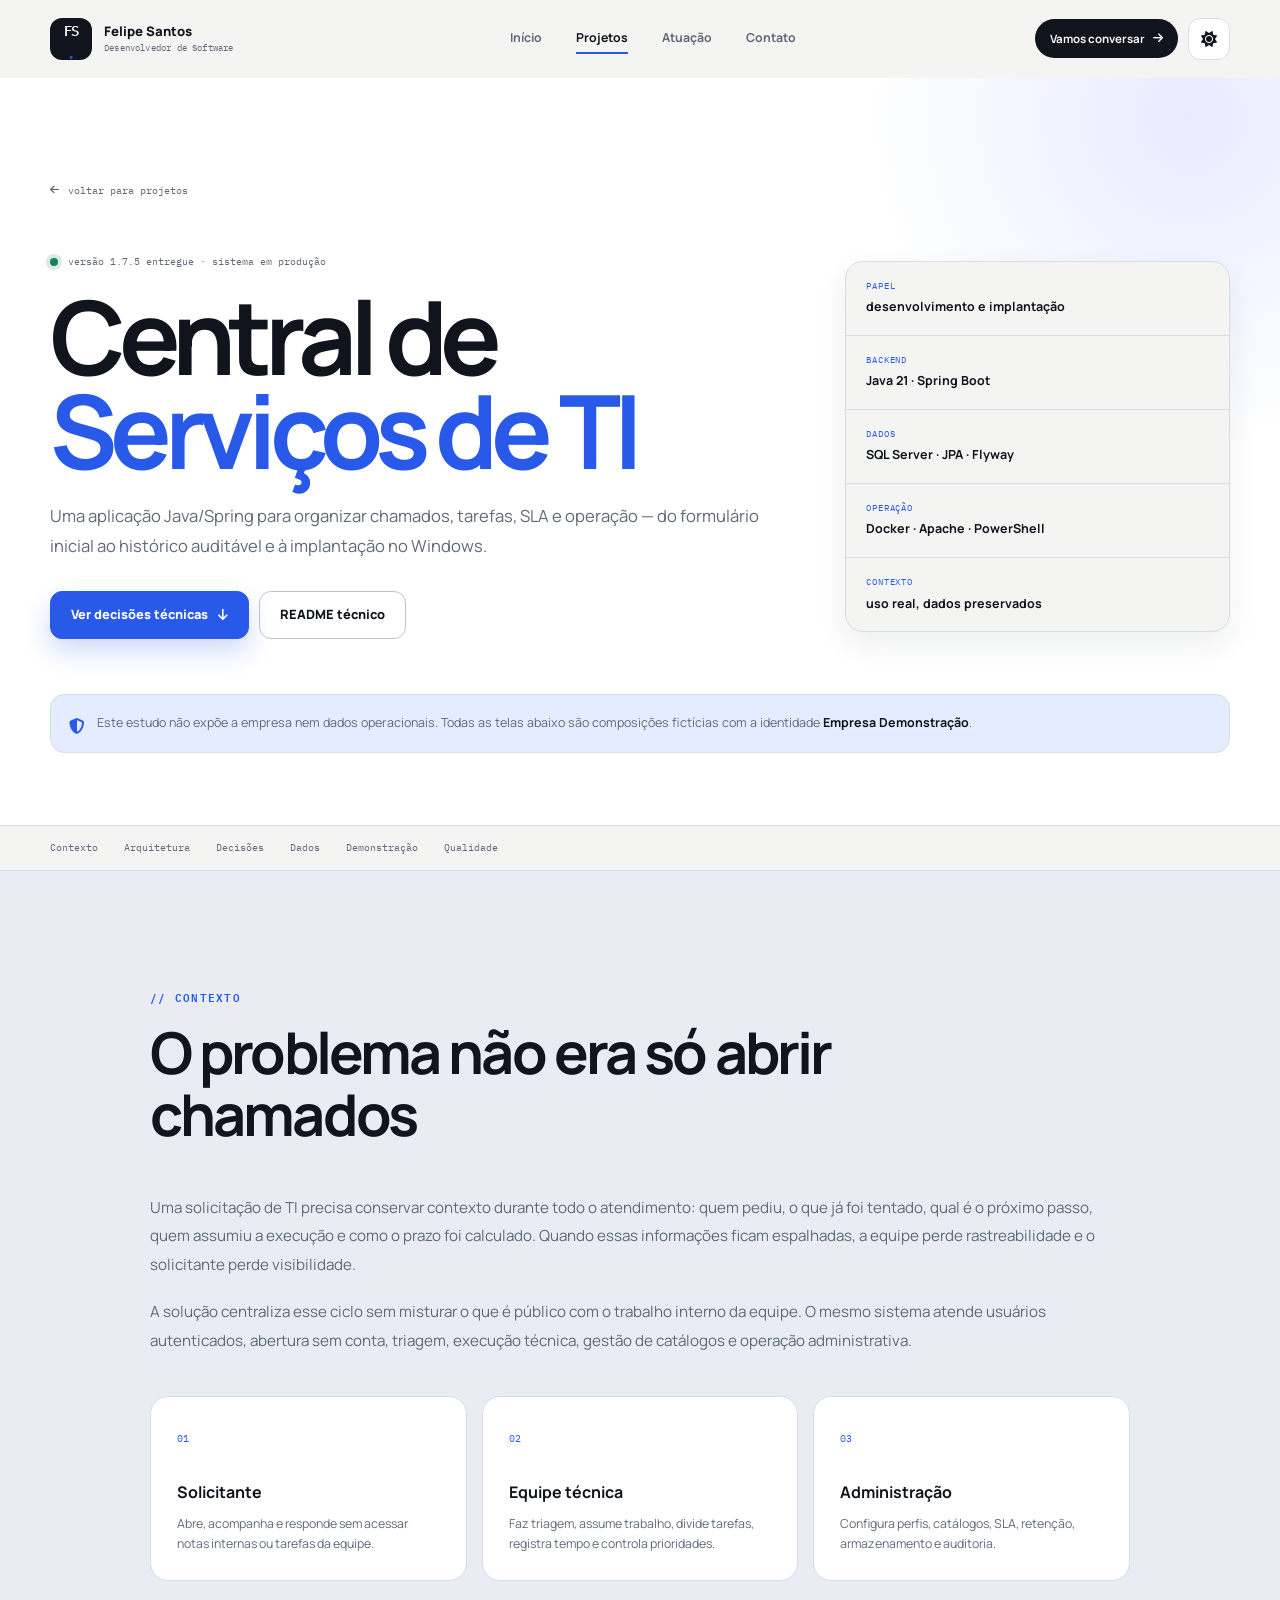
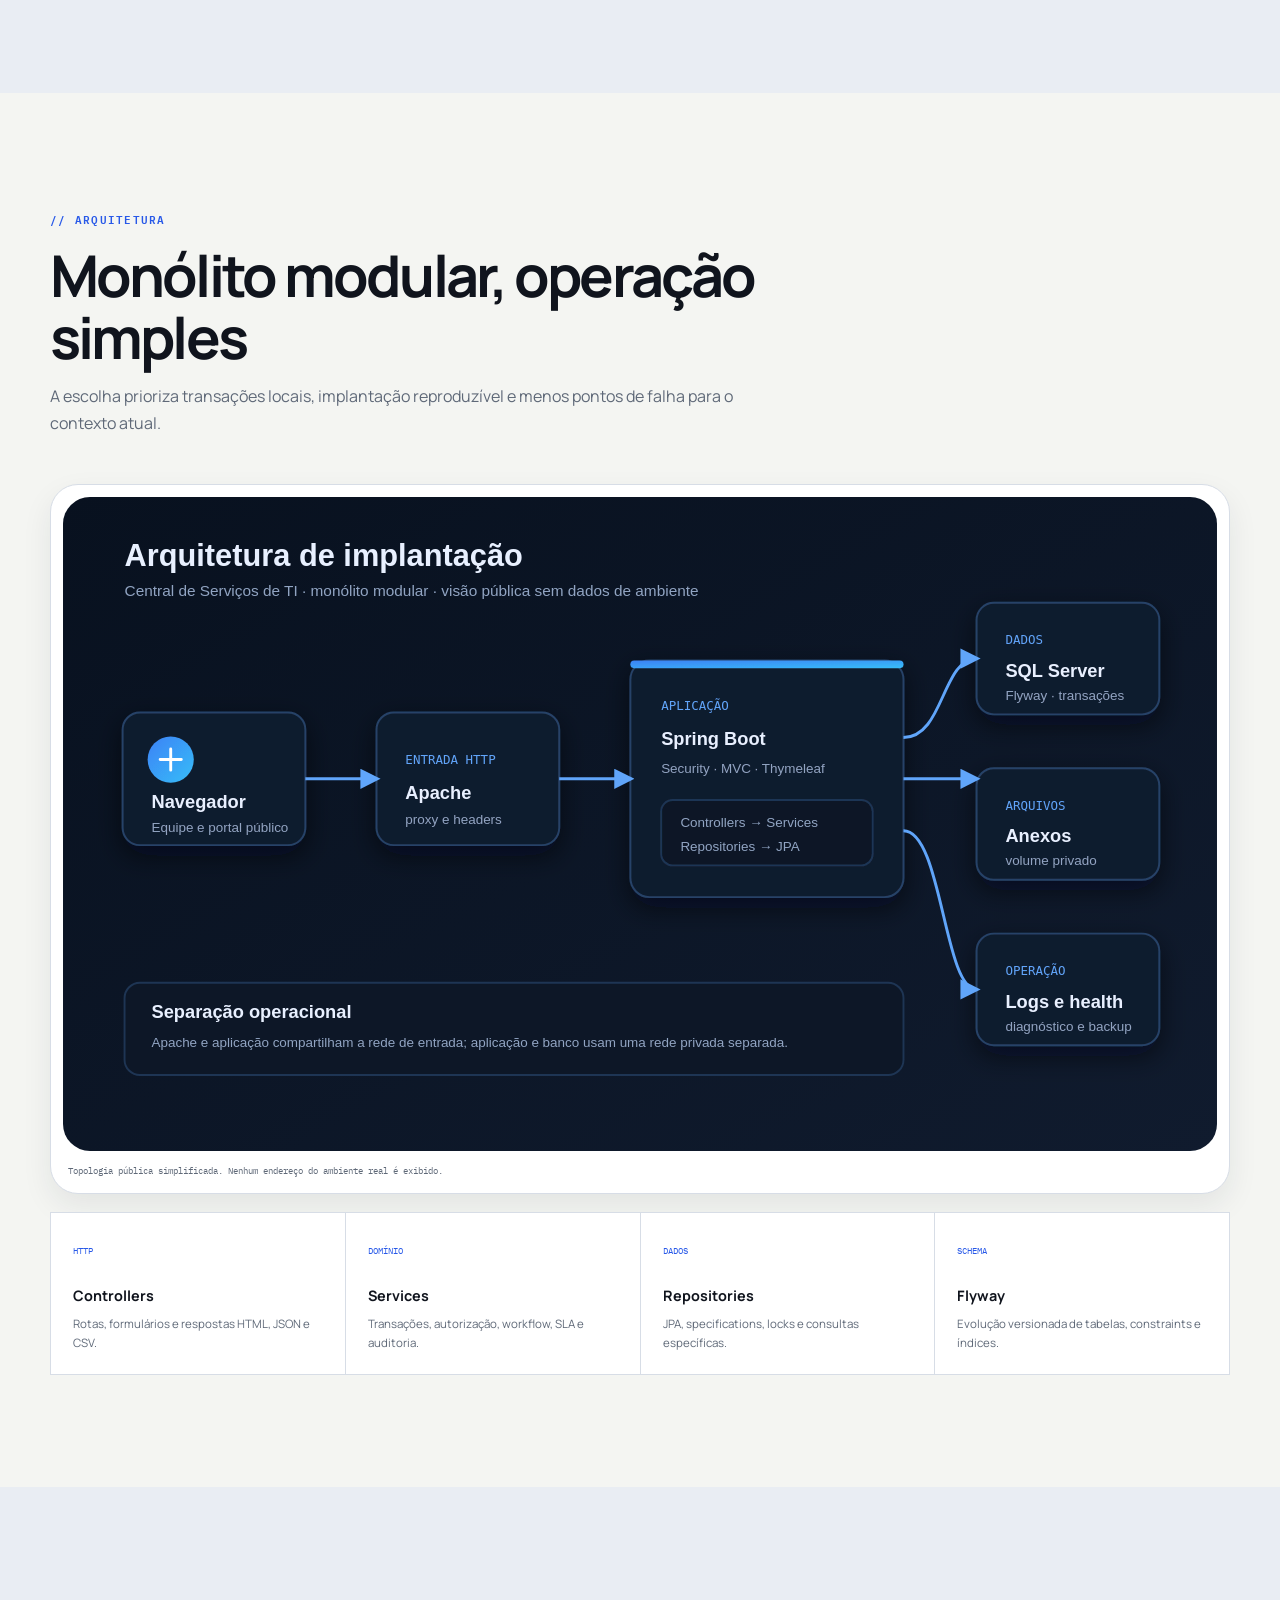
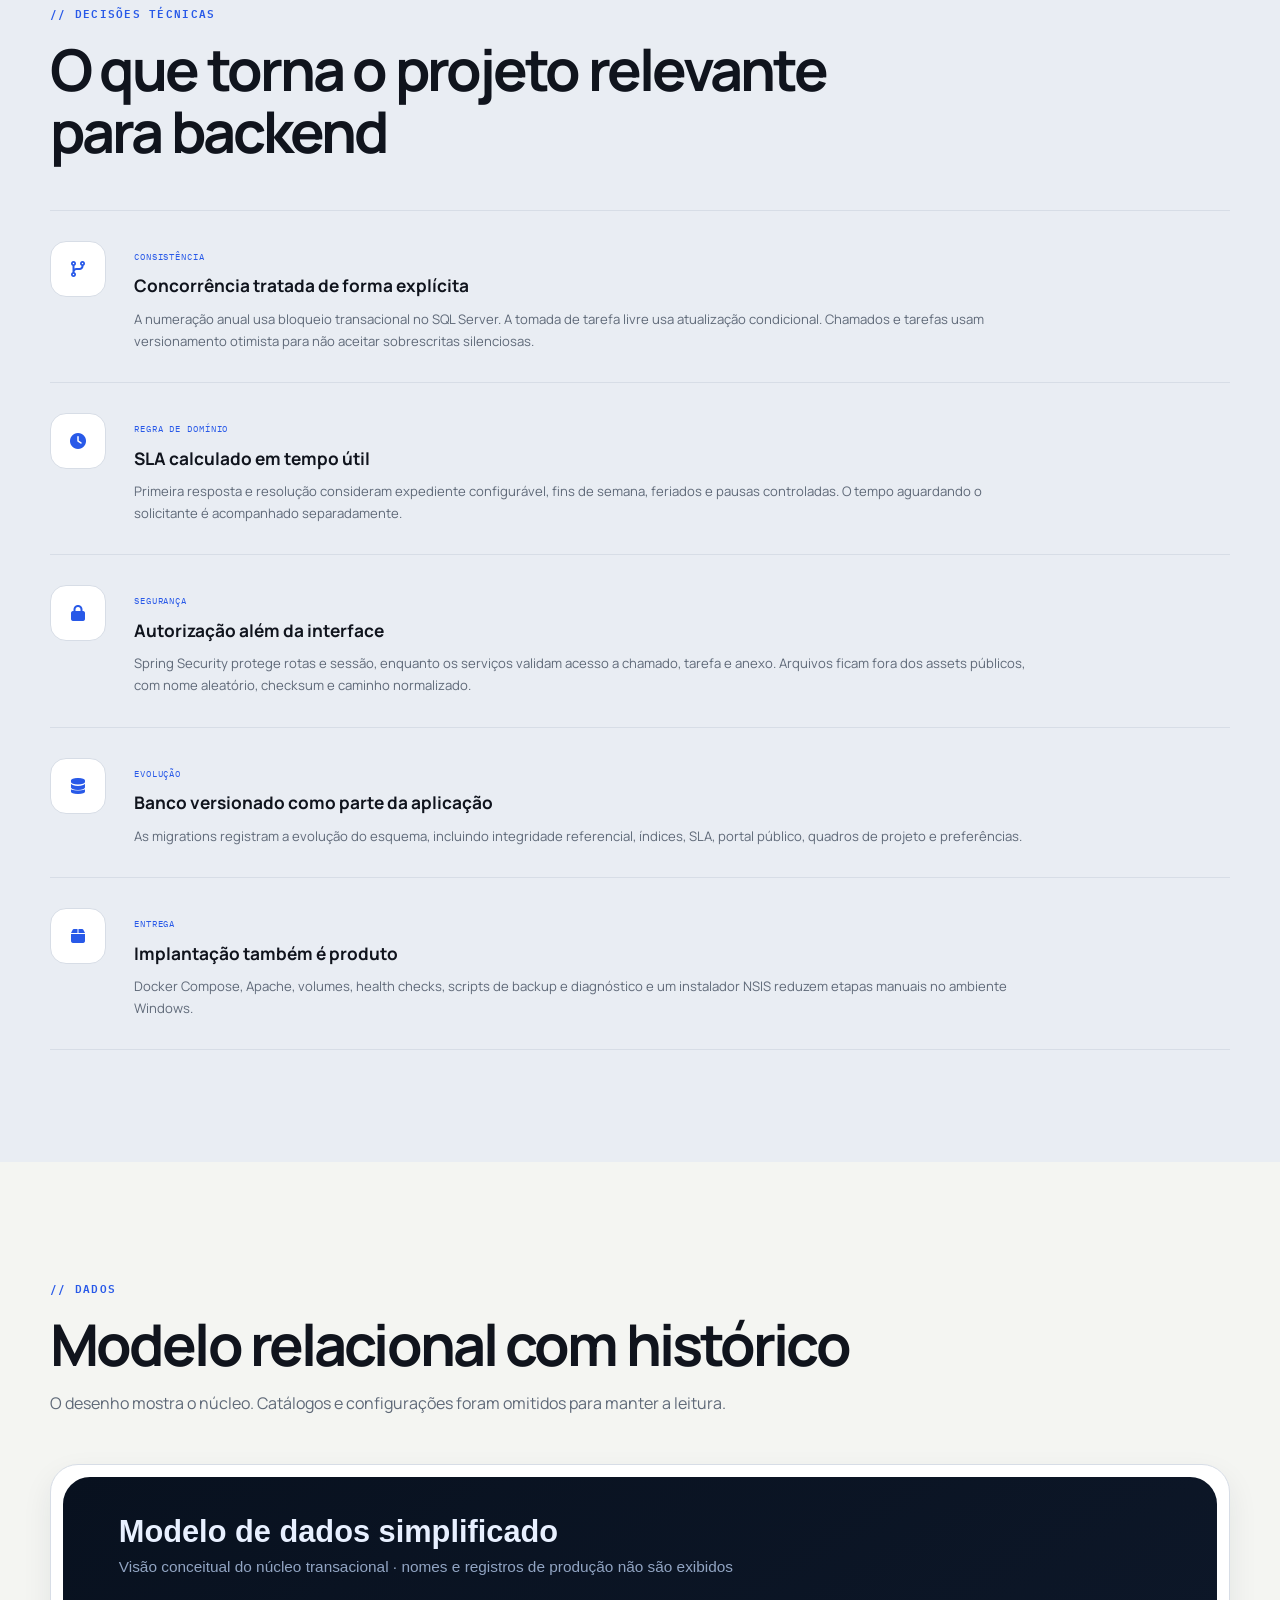
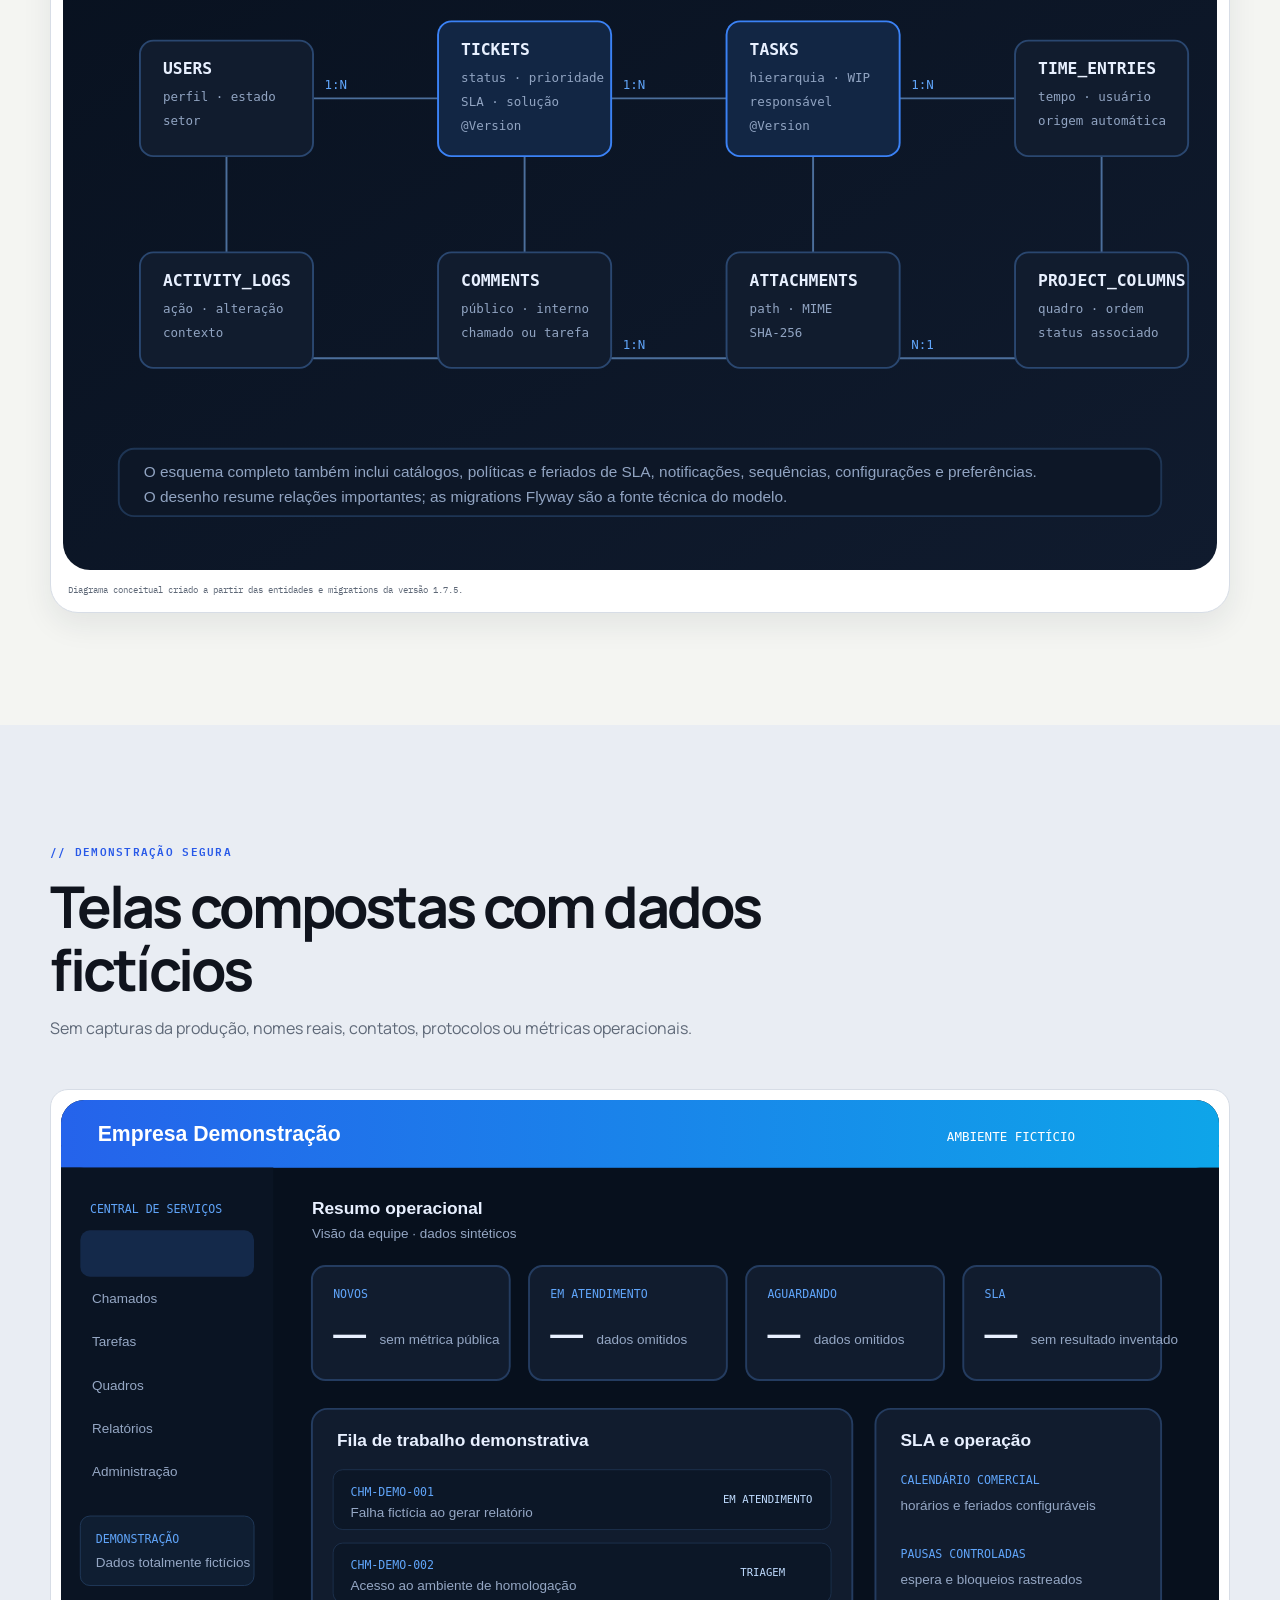
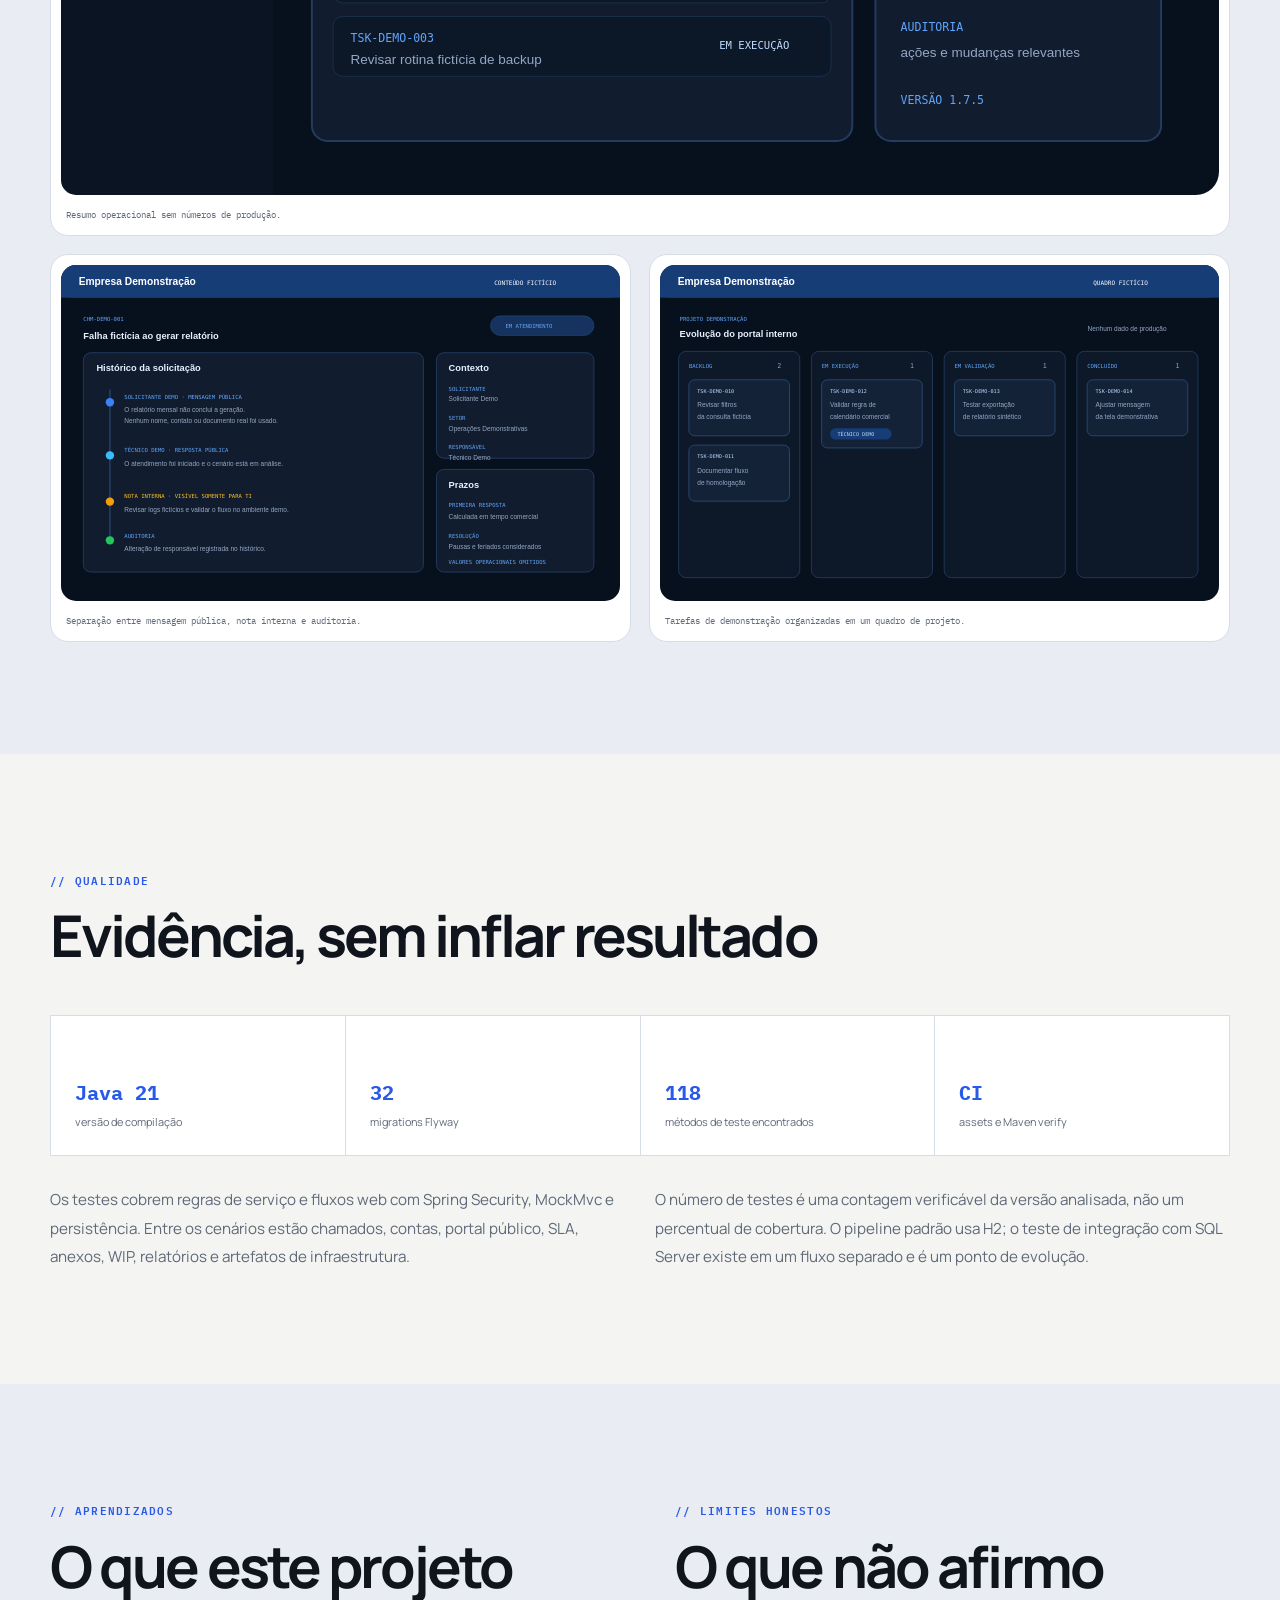
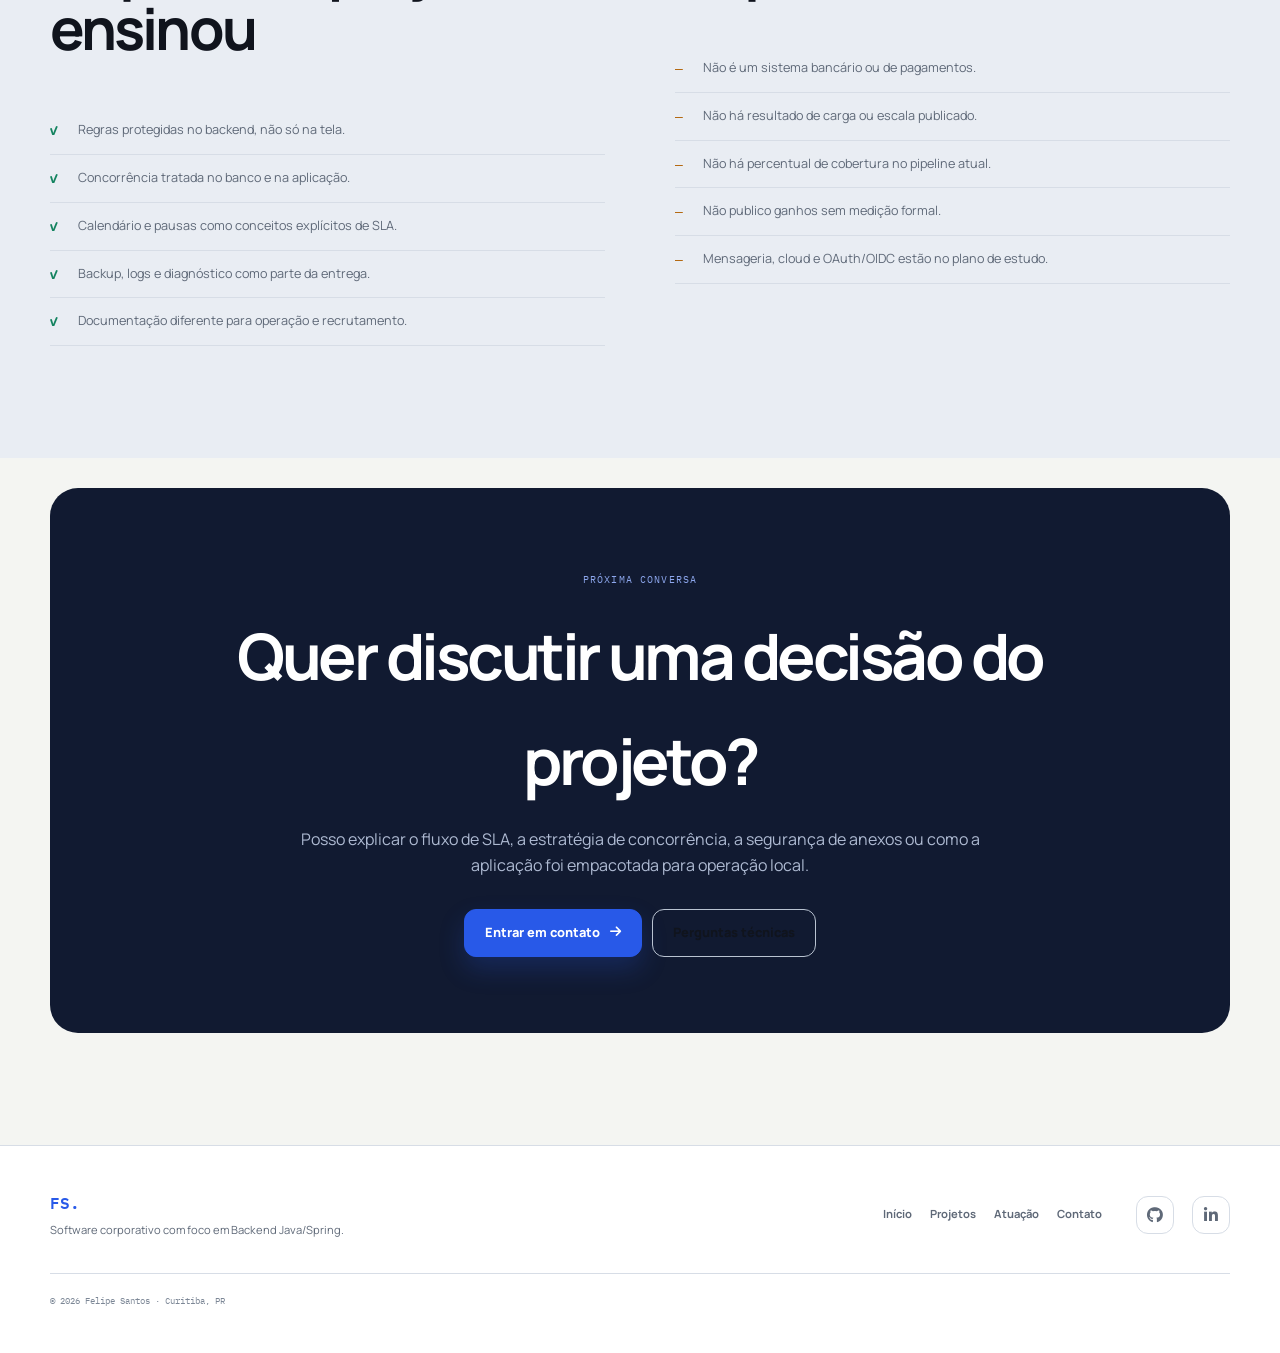
==== commit 84ff6b85: "feat: redesenha portfolio com foco em projetos" ====
--- a/central-servicos-ti.html
+++ b/central-servicos-ti.html
@@ -1,5 +1,5 @@
 <!DOCTYPE html>
-<html lang="pt-BR" data-theme="dark">
+<html lang="pt-BR" data-theme="light">
 <head>
   <meta charset="UTF-8">
   <meta name="viewport" content="width=device-width, initial-scale=1.0">
@@ -13,39 +13,36 @@
   <link rel="icon" type="image/png" href="assets/icons/favicon3.png">
   <link rel="preconnect" href="https://fonts.googleapis.com">
   <link rel="preconnect" href="https://fonts.gstatic.com" crossorigin>
-  <link href="https://fonts.googleapis.com/css2?family=Space+Mono:ital,wght@0,400;0,700;1,400&family=Plus+Jakarta+Sans:wght@300;400;500;600;700;800&display=swap" rel="stylesheet">
+  <link href="https://fonts.googleapis.com/css2?family=IBM+Plex+Mono:wght@400;500;600&family=Manrope:wght@400;500;600;700;800&display=swap" rel="stylesheet">
   <link rel="stylesheet" href="https://cdnjs.cloudflare.com/ajax/libs/font-awesome/6.5.0/css/all.min.css">
   <link rel="stylesheet" href="css/styles.css">
 </head>
 <body data-page="projetos">
-  <div class="cursor" id="cursor"></div>
-  <div class="cursor-ring" id="cursor-ring"></div>
-
   <header class="topnav">
-    <a href="index.html" class="nav-brand mono" aria-label="Página inicial">FS<span class="brand-dot">.</span></a>
-    <ul class="nav-menu">
-      <li><a href="index.html" class="nav-link" data-page="home"><span class="nl-num">01.</span> início</a></li>
-      <li><a href="projetos.html" class="nav-link" data-page="projetos"><span class="nl-num">02.</span> projetos</a></li>
-      <li><a href="servicos.html" class="nav-link" data-page="servicos"><span class="nl-num">03.</span> atuação</a></li>
-      <li><a href="contato.html" class="nav-link" data-page="contato"><span class="nl-num">04.</span> contato</a></li>
-    </ul>
+    <a href="index.html" class="nav-brand" aria-label="Página inicial de Felipe Santos"><span class="brand-mark mono">FS<span>.</span></span><span class="brand-copy">Felipe Santos<small>Desenvolvedor de Software</small></span></a>
+    <nav aria-label="Navegação principal"><ul class="nav-menu">
+      <li><a href="index.html" class="nav-link" data-page="home">Início</a></li>
+      <li><a href="projetos.html" class="nav-link" data-page="projetos">Projetos</a></li>
+      <li><a href="servicos.html" class="nav-link" data-page="servicos">Atuação</a></li>
+      <li><a href="contato.html" class="nav-link" data-page="contato">Contato</a></li>
+    </ul></nav>
     <div class="nav-right">
-      <div class="nav-status"><span class="status-dot"></span><span class="mono">disponível</span></div>
+      <a href="contato.html" class="nav-cta">Vamos conversar <i class="fas fa-arrow-right"></i></a>
       <button type="button" class="theme-toggle" id="themeToggle" title="Alternar tema" aria-label="Alternar tema"><i class="fas fa-sun" id="icon-sun"></i><i class="fas fa-moon" id="icon-moon"></i></button>
-      <button type="button" class="hamburger" id="hamburger" aria-label="Menu"><span></span><span></span><span></span></button>
+      <button type="button" class="hamburger" id="hamburger" aria-label="Abrir menu" aria-controls="mobileNav"><span></span><span></span><span></span></button>
     </div>
   </header>
 
   <div class="mobile-nav-overlay" id="mobileNavOverlay"></div>
-  <nav class="mobile-nav" id="mobileNav">
-    <div class="mobile-nav-header"><span class="nav-brand mono">FS<span class="brand-dot">.</span></span><button type="button" class="close-mobile-nav" id="closeMobileNav" aria-label="Fechar menu">&times;</button></div>
+  <nav class="mobile-nav" id="mobileNav" aria-label="Navegação móvel">
+    <div class="mobile-nav-header"><span class="brand-mark mono">FS<span>.</span></span><button type="button" class="close-mobile-nav" id="closeMobileNav" aria-label="Fechar menu">&times;</button></div>
     <ul class="mobile-nav-menu">
-      <li><a href="index.html" class="mobile-nav-link" data-page="home">01. início</a></li>
-      <li><a href="projetos.html" class="mobile-nav-link" data-page="projetos">02. projetos</a></li>
-      <li><a href="servicos.html" class="mobile-nav-link" data-page="servicos">03. atuação</a></li>
-      <li><a href="contato.html" class="mobile-nav-link" data-page="contato">04. contato</a></li>
+      <li><a href="index.html" class="mobile-nav-link" data-page="home">Início</a></li>
+      <li><a href="projetos.html" class="mobile-nav-link" data-page="projetos">Projetos</a></li>
+      <li><a href="servicos.html" class="mobile-nav-link" data-page="servicos">Atuação</a></li>
+      <li><a href="contato.html" class="mobile-nav-link" data-page="contato">Contato</a></li>
     </ul>
-    <div class="mobile-nav-footer"><span class="status-dot"></span> disponível</div>
+    <div class="mobile-nav-footer"><span class="status-dot"></span> Aberto a oportunidades</div>
   </nav>
 
   <main class="main case-page">
@@ -54,7 +51,7 @@
         <a href="projetos.html" class="case-back mono"><i class="fas fa-arrow-left"></i> voltar para projetos</a>
         <div class="case-hero-grid">
           <div class="fade-up">
-            <div class="case-kicker mono"><span class="status-dot"></span> sistema em produção · versão 1.7.5</div>
+            <div class="case-kicker mono"><span class="status-dot"></span> versão 1.7.5 entregue · sistema em produção</div>
             <h1 class="case-title head">Central de<br><span>Serviços de TI</span></h1>
             <p class="case-lead">Uma aplicação Java/Spring para organizar chamados, tarefas, SLA e operação — do formulário inicial ao histórico auditável e à implantação no Windows.</p>
             <div class="case-actions">
@@ -73,6 +70,10 @@
         <div class="case-note fade-up"><i class="fas fa-shield-halved"></i><p>Este estudo não expõe a empresa nem dados operacionais. Todas as telas abaixo são composições fictícias com a identidade <strong>Empresa Demonstração</strong>.</p></div>
       </div>
     </section>
+
+    <nav class="case-index" aria-label="Seções do estudo de caso">
+      <div class="container"><a href="#contexto">Contexto</a><a href="#arquitetura">Arquitetura</a><a href="#decisoes">Decisões</a><a href="#dados">Dados</a><a href="#demonstracao">Demonstração</a><a href="#qualidade">Qualidade</a></div>
+    </nav>
 
     <section class="section section-alt" id="contexto">
       <div class="container case-narrow">
@@ -208,14 +209,7 @@
       </div>
     </section>
 
-    <footer>
-      <div class="footer-inner">
-        <div class="footer-brand">FS_</div>
-        <div class="footer-links"><a href="index.html">início</a><a href="projetos.html">projetos</a><a href="servicos.html">atuação</a><a href="contato.html">contato</a></div>
-        <div class="footer-socials"><a href="https://github.com/oofelipesantos" target="_blank" rel="noopener" aria-label="GitHub"><i class="fab fa-github"></i></a><a href="https://www.linkedin.com/in/oofelipesantos/" target="_blank" rel="noopener" aria-label="LinkedIn"><i class="fab fa-linkedin-in"></i></a></div>
-        <p class="footer-copy mono">© 2026 Felipe Santos · Curitiba, PR</p>
-      </div>
-    </footer>
+    <footer><div class="footer-inner"><div><div class="footer-brand mono">FS.</div><p>Software corporativo com foco em Backend Java/Spring.</p></div><div class="footer-links"><a href="index.html">Início</a><a href="projetos.html">Projetos</a><a href="servicos.html">Atuação</a><a href="contato.html">Contato</a></div><div class="footer-socials"><a href="https://github.com/oofelipesantos" target="_blank" rel="noopener" aria-label="GitHub"><i class="fab fa-github"></i></a><a href="https://www.linkedin.com/in/oofelipesantos/" target="_blank" rel="noopener" aria-label="LinkedIn"><i class="fab fa-linkedin-in"></i></a></div><p class="footer-copy mono">© 2026 Felipe Santos · Curitiba, PR</p></div></footer>
   </main>
 
   <button type="button" id="topBtn" class="top-btn" title="Voltar ao topo" aria-label="Voltar ao topo"><i class="fas fa-arrow-up"></i></button>
--- a/css/styles.css
+++ b/css/styles.css
@@ -1,711 +1,527 @@
-/* ═══════════════════════════════════════
-   FELIPE SANTOS — Portfolio v3
-   Fontes: Space Mono + Plus Jakarta Sans
-   Nav: topo
-   ═══════════════════════════════════════ */
-
 :root {
-  --bg:        #070a0e;
-  --bg2:       #0c1018;
-  --bg3:       #101520;
-  --card:      #0e1420;
-  --card2:     #131c2c;
-  --text:      #e8f0ff;
-  --muted:     #4a5870;
-  --muted2:    #7a90b0;
-  --accent:    #3b82f6;
-  --accent2:   #38bdf8;
-  --accent3:   #93c5fd;
-  --accentgold:#f59e0b;
-  --aglow:     rgba(59,130,246,0.15);
-  --aglow2:    rgba(59,130,246,0.07);
-  --bdr:       rgba(59,130,246,0.08);
-  --bdr2:      rgba(59,130,246,0.18);
-  --bdr3:      rgba(59,130,246,0.35);
-  --shadow:    0 8px 40px rgba(0,0,0,0.6);
-  --glow:      0 0 40px rgba(59,130,246,0.08);
-  --nav-h:     64px;
-  --r:         12px;
-  --rsm:       8px;
-  --rlg:       18px;
-  --mono:      'Space Mono', monospace;
-  --body:      'Plus Jakarta Sans', sans-serif;
-  --transition: all 0.25s ease;
-}
-
-[data-theme="light"] {
-  --bg:        #f5f7fa;
-  --bg2:       #edf0f5;
-  --bg3:       #e2e7ef;
-  --card:      #ffffff;
-  --card2:     #f8fafd;
-  --text:      #111827;
-  --muted:     #8a9ab5;
-  --muted2:    #4a5870;
-  --accent:    #2563eb;
-  --accent2:   #3b82f6;
-  --accent3:   #1d4ed8;
-  --accentgold:#d97706;
-  --aglow:     rgba(37,99,235,0.1);
-  --aglow2:    rgba(37,99,235,0.05);
-  --bdr:       rgba(37,99,235,0.12);
-  --bdr2:      rgba(37,99,235,0.22);
-  --bdr3:      rgba(37,99,235,0.4);
-  --shadow:    0 4px 24px rgba(0,0,0,0.08);
-  --glow:      none;
+  --bg: #f4f5f2;
+  --surface: #ffffff;
+  --surface-2: #e9edf3;
+  --surface-3: #dde4ee;
+  --ink: #10141d;
+  --muted: #5f6978;
+  --muted-2: #7c8796;
+  --line: #d7dde6;
+  --line-strong: #b9c3d1;
+  --accent: #2859e8;
+  --accent-strong: #173ba7;
+  --accent-soft: #e6ecff;
+  --navy: #111a31;
+  --navy-2: #182441;
+  --success: #13835f;
+  --warning: #b46912;
+  --shadow-sm: 0 12px 30px rgba(26, 36, 54, 0.08);
+  --shadow-lg: 0 28px 70px rgba(18, 31, 55, 0.16);
+  --radius-sm: 10px;
+  --radius: 18px;
+  --radius-lg: 28px;
+  --nav-h: 78px;
+  --body: 'Manrope', sans-serif;
+  --mono: 'IBM Plex Mono', monospace;
+  --ease: 180ms ease;
+}
+
+[data-theme="dark"] {
+  --bg: #0d1118;
+  --surface: #141a24;
+  --surface-2: #19212e;
+  --surface-3: #222c3b;
+  --ink: #f3f5f9;
+  --muted: #a5afbd;
+  --muted-2: #7f8a9a;
+  --line: #293345;
+  --line-strong: #3a475c;
+  --accent: #7da2ff;
+  --accent-strong: #b3c8ff;
+  --accent-soft: rgba(90, 129, 255, 0.13);
+  --navy: #080d18;
+  --navy-2: #111a2d;
+  --success: #5bd3a9;
+  --warning: #f2b45f;
+  --shadow-sm: 0 14px 34px rgba(0, 0, 0, 0.22);
+  --shadow-lg: 0 32px 80px rgba(0, 0, 0, 0.38);
 }
 
 *, *::before, *::after { box-sizing: border-box; margin: 0; padding: 0; }
-html { scroll-behavior: smooth; }
+html { scroll-behavior: smooth; scroll-padding-top: calc(var(--nav-h) + 28px); }
 html.menu-open { overflow: hidden; }
-body { font-family: var(--body); background: var(--bg); color: var(--text); font-size: 16px; line-height: 1.7; overflow-x: hidden; cursor: none; transition: background 0.3s, color 0.3s; }
-[data-theme="light"] body { cursor: auto; }
-::selection { background: var(--aglow); color: var(--accent); }
-a { text-decoration: none; color: inherit; }
-strong { font-weight: 600; color: var(--text); }
+body { min-width: 320px; background: var(--bg); color: var(--ink); font-family: var(--body); font-size: 16px; line-height: 1.65; overflow-x: hidden; transition: background 0.25s ease, color 0.25s ease; }
+a { color: inherit; text-decoration: none; }
+button, input, select, textarea { font: inherit; }
+button { color: inherit; }
+img { display: block; max-width: 100%; }
+strong { color: var(--ink); font-weight: 700; }
+::selection { background: var(--accent); color: #fff; }
 .mono { font-family: var(--mono); }
-img { display: block; width: 100%; height: 100%; object-fit: contain; }
-::-webkit-scrollbar { width: 3px; }
+
+:focus-visible { outline: 3px solid var(--accent); outline-offset: 3px; }
+
+::-webkit-scrollbar { width: 8px; }
 ::-webkit-scrollbar-track { background: var(--bg); }
-::-webkit-scrollbar-thumb { background: var(--accent); border-radius: 2px; }
-
-@media (prefers-reduced-motion: reduce) {
-  html { scroll-behavior: auto; }
-  *, *::before, *::after { animation-duration: 0.01ms !important; animation-iteration-count: 1 !important; transition-duration: 0.01ms !important; }
-  .cursor, .cursor-ring { display: none; }
-  body { cursor: auto; }
-}
-
-/* CURSOR */
-.cursor { width: 9px; height: 9px; background: var(--accent); border-radius: 50%; position: fixed; top: 0; left: 0; pointer-events: none; z-index: 9999; transition: transform 0.08s; }
-.cursor-ring { width: 30px; height: 30px; border: 1.5px solid rgba(59,130,246,0.5); border-radius: 50%; position: fixed; top: 0; left: 0; pointer-events: none; z-index: 9998; transition: transform 0.18s ease; }
-[data-theme="light"] .cursor, [data-theme="light"] .cursor-ring { display: none; }
-
-/* ═══ TOPNAV ═══ */
+::-webkit-scrollbar-thumb { background: var(--line-strong); border-radius: 999px; }
+
+.container { width: min(1180px, calc(100% - 64px)); margin: 0 auto; }
+.main { padding-top: var(--nav-h); }
+.section { padding: 112px 0; }
+.section-soft, .section-alt { background: var(--surface-2); }
+
+/* Navegação */
 .topnav {
   position: fixed;
-  top: 0; left: 0; right: 0;
+  inset: 0 0 auto 0;
+  z-index: 800;
   height: var(--nav-h);
-  background: rgba(7,10,14,0.85);
-  border-bottom: 1px solid var(--bdr);
-  backdrop-filter: blur(16px);
-  -webkit-backdrop-filter: blur(16px);
   display: flex;
   align-items: center;
   justify-content: space-between;
-  padding: 0 2.5rem;
-  z-index: 700;
-  transition: background 0.3s, border-color 0.3s;
-}
-[data-theme="light"] .topnav {
-  background: rgba(245,247,250,0.88);
-}
-.topnav.scrolled {
-  background: rgba(7,10,14,0.97);
-  border-color: var(--bdr2);
-}
-[data-theme="light"] .topnav.scrolled {
-  background: rgba(245,247,250,0.98);
-}
-
-.nav-brand {
-  font-family: var(--mono);
-  font-size: 1.05rem;
-  font-weight: 700;
-  color: var(--text);
-  letter-spacing: 2px;
-  flex-shrink: 0;
-}
-.brand-dot { color: var(--accent); }
-
-.nav-menu {
-  display: flex;
-  list-style: none;
-  gap: 0.25rem;
-  align-items: center;
-}
-.nav-link {
-  display: flex;
-  align-items: center;
-  gap: 0.45rem;
-  padding: 0.45rem 0.9rem;
-  border-radius: var(--rsm);
-  color: var(--muted2);
-  font-family: var(--mono);
-  font-size: 0.68rem;
-  letter-spacing: 0.5px;
-  text-transform: lowercase;
-  transition: var(--transition);
-  position: relative;
-}
-.nav-link::after {
-  content: '';
-  position: absolute;
-  bottom: -1px; left: 50%; right: 50%;
-  height: 2px;
-  background: var(--accent);
-  border-radius: 2px;
-  transition: left 0.25s ease, right 0.25s ease;
-}
-.nav-link:hover, .nav-link.active { color: var(--accent); }
-.nav-link:hover::after, .nav-link.active::after { left: 0.9rem; right: 0.9rem; }
-.nl-num { font-size: 0.5rem; opacity: 0.5; }
-
-.nav-right {
-  display: flex;
-  align-items: center;
-  gap: 0.75rem;
-  flex-shrink: 0;
-}
-.nav-status {
-  display: flex;
-  align-items: center;
-  gap: 6px;
-  font-family: var(--mono);
-  font-size: 0.6rem;
-  color: var(--muted2);
-  letter-spacing: 0.3px;
-}
-
-/* THEME TOGGLE */
-.theme-toggle {
-  width: 38px; height: 38px;
-  background: var(--card);
-  border: 1px solid var(--bdr2);
-  border-radius: 50%;
-  color: var(--muted2);
-  cursor: pointer;
-  display: flex; align-items: center; justify-content: center;
-  font-size: 0.9rem;
-  transition: var(--transition);
-}
-.theme-toggle:hover { border-color: var(--accent); color: var(--accent); }
-[data-theme="dark"] #icon-sun  { display: none; }
+  gap: 28px;
+  padding: 0 max(32px, calc((100vw - 1180px) / 2));
+  background: color-mix(in srgb, var(--bg) 88%, transparent);
+  border-bottom: 1px solid transparent;
+  backdrop-filter: blur(18px);
+  -webkit-backdrop-filter: blur(18px);
+  transition: border-color var(--ease), background var(--ease);
+}
+.topnav.scrolled { border-color: var(--line); background: color-mix(in srgb, var(--bg) 96%, transparent); }
+.nav-brand { display: inline-flex; align-items: center; gap: 12px; min-width: 220px; }
+.brand-mark { width: 42px; height: 42px; border-radius: 12px; display: grid; place-items: center; background: var(--ink); color: var(--bg); font-size: 0.9rem; font-weight: 600; letter-spacing: -0.05em; }
+.brand-mark span { color: var(--accent); }
+.brand-copy { display: flex; flex-direction: column; font-weight: 800; font-size: 0.82rem; line-height: 1.25; }
+.brand-copy small { margin-top: 3px; color: var(--muted); font-family: var(--mono); font-size: 0.57rem; font-weight: 400; letter-spacing: 0.02em; }
+.nav-menu { display: flex; align-items: center; gap: 6px; list-style: none; }
+.nav-link { position: relative; display: inline-flex; padding: 12px 14px; color: var(--muted); font-size: 0.77rem; font-weight: 700; }
+.nav-link::after { content: ''; position: absolute; right: 14px; bottom: 7px; left: 14px; height: 2px; background: var(--accent); transform: scaleX(0); transform-origin: left; transition: transform var(--ease); }
+.nav-link:hover, .nav-link.active { color: var(--ink); }
+.nav-link:hover::after, .nav-link.active::after { transform: scaleX(1); }
+.nav-right { display: flex; align-items: center; gap: 10px; }
+.nav-cta { display: inline-flex; align-items: center; gap: 8px; padding: 10px 15px; border-radius: 999px; background: var(--ink); color: var(--bg); font-size: 0.72rem; font-weight: 700; transition: transform var(--ease), background var(--ease); }
+.nav-cta:hover { transform: translateY(-2px); background: var(--accent); color: #fff; }
+.theme-toggle, .hamburger { width: 42px; height: 42px; display: grid; place-items: center; background: var(--surface); border: 1px solid var(--line); border-radius: 12px; cursor: pointer; transition: border-color var(--ease), color var(--ease), transform var(--ease); }
+.theme-toggle:hover, .hamburger:hover { color: var(--accent); border-color: var(--accent); transform: translateY(-1px); }
+[data-theme="light"] #icon-sun { display: block; }
+[data-theme="light"] #icon-moon { display: none; }
+[data-theme="dark"] #icon-sun { display: none; }
 [data-theme="dark"] #icon-moon { display: block; }
-[data-theme="light"] #icon-sun  { display: block; }
-[data-theme="light"] #icon-moon { display: none; }
-
-/* HAMBURGER (mobile only) */
-.hamburger {
-  display: none;
-  flex-direction: column;
-  align-items: center;
-  justify-content: center;
-  gap: 5px;
-  width: 38px; height: 38px;
-  background: var(--card);
-  border: 1px solid var(--bdr2);
-  border-radius: var(--rsm);
-  cursor: pointer;
-  transition: var(--transition);
-  flex-shrink: 0;
-}
-.hamburger span {
-  display: block;
-  width: 18px; height: 1.5px;
-  background: var(--muted2);
-  border-radius: 2px;
-  transition: var(--transition);
-}
-.hamburger.active span:nth-child(1) { transform: translateY(6.5px) rotate(45deg); }
-.hamburger.active span:nth-child(2) { opacity: 0; transform: scaleX(0); }
-.hamburger.active span:nth-child(3) { transform: translateY(-6.5px) rotate(-45deg); }
-
-/* MOBILE DRAWER */
-.mobile-nav-overlay {
-  display: none;
-  position: fixed; inset: 0;
-  background: rgba(0,0,0,0.55);
-  z-index: 890;
-  backdrop-filter: blur(4px);
-}
+.hamburger { display: none; gap: 4px; align-content: center; }
+.hamburger span { width: 18px; height: 1.5px; background: currentColor; border-radius: 2px; transition: transform var(--ease), opacity var(--ease); }
+.hamburger.active span:nth-child(1) { transform: translateY(5.5px) rotate(45deg); }
+.hamburger.active span:nth-child(2) { opacity: 0; }
+.hamburger.active span:nth-child(3) { transform: translateY(-5.5px) rotate(-45deg); }
+
+.mobile-nav-overlay { display: none; position: fixed; inset: 0; z-index: 880; background: rgba(7, 12, 22, 0.56); backdrop-filter: blur(4px); }
 .mobile-nav-overlay.active { display: block; }
-
-.mobile-nav {
-  position: fixed;
-  top: 0; right: -100%;
-  width: min(300px, 85vw);
-  height: 100dvh;
-  background: var(--bg2);
-  border-left: 1px solid var(--bdr2);
-  z-index: 900;
-  display: flex;
-  flex-direction: column;
-  padding: 1.5rem;
-  transition: right 0.32s cubic-bezier(.4,0,.2,1);
-}
+.mobile-nav { position: fixed; top: 0; right: -110%; z-index: 900; width: min(360px, 88vw); height: 100dvh; padding: 24px; display: flex; flex-direction: column; background: var(--surface); border-left: 1px solid var(--line); transition: right 0.28s ease; }
 .mobile-nav.active { right: 0; }
-
-.mobile-nav-header {
-  display: flex;
-  align-items: center;
-  justify-content: space-between;
-  margin-bottom: 2rem;
-  padding-bottom: 1rem;
-  border-bottom: 1px solid var(--bdr);
-}
-.close-mobile-nav {
-  background: none; border: none;
-  color: var(--muted2); font-size: 1.4rem;
-  cursor: pointer; padding: 4px 8px;
-  border-radius: 8px; transition: var(--transition);
-  line-height: 1;
-}
-.close-mobile-nav:hover { color: var(--text); background: var(--aglow2); }
-
-.mobile-nav-menu { list-style: none; display: flex; flex-direction: column; gap: 0.2rem; flex: 1; }
-.mobile-nav-link {
-  display: flex; align-items: center; gap: 0.7rem;
-  padding: 0.8rem 1rem;
-  border-radius: 10px;
-  font-family: var(--mono); font-size: 0.78rem;
-  color: var(--muted2); letter-spacing: 0.5px;
-  transition: var(--transition);
-}
-.mobile-nav-link:hover, .mobile-nav-link.active {
-  color: var(--accent); background: var(--aglow2);
-}
-.mobile-nav-footer {
-  display: flex; align-items: center; gap: 8px;
-  font-family: var(--mono); font-size: 0.62rem; color: var(--muted2);
-  padding-top: 1rem; border-top: 1px solid var(--bdr);
-}
-
-/* LAYOUT */
-.main { padding-top: var(--nav-h); }
-.section { padding: 6rem 0; }
-.section-alt { background: var(--bg2); }
-.container { max-width: 1080px; margin: 0 auto; padding: 0 2.5rem; }
-
-.section-header { margin-bottom: 3rem; }
-.sh-num   { font-family: var(--mono); font-size: 0.68rem; color: var(--accent); letter-spacing: 3px; display: block; margin-bottom: 0.4rem; opacity: 0.8; }
-.sh-title { font-size: clamp(2rem, 4vw, 3.2rem); font-weight: 800; line-height: 1.1; color: var(--text); }
-.sh-desc  { margin-top: 0.75rem; font-size: 0.97rem; color: var(--muted2); line-height: 1.8; }
-.sh-price { color: var(--accent); font-family: var(--mono); font-size: 1rem; }
-
-/* ANIMAÇÕES */
-.fade-up { opacity: 0; transform: translateY(28px); transition: opacity 0.65s ease, transform 0.65s ease; }
+.mobile-nav-header { display: flex; align-items: center; justify-content: space-between; padding-bottom: 22px; border-bottom: 1px solid var(--line); }
+.close-mobile-nav { width: 42px; height: 42px; border: 0; border-radius: 12px; background: var(--surface-2); color: var(--muted); font-size: 1.5rem; cursor: pointer; }
+.mobile-nav-menu { flex: 1; display: flex; flex-direction: column; justify-content: center; gap: 6px; list-style: none; }
+.mobile-nav-link { display: flex; padding: 13px 4px; border-bottom: 1px solid var(--line); color: var(--muted); font-size: 1.25rem; font-weight: 700; }
+.mobile-nav-link.active { color: var(--accent); }
+.mobile-nav-footer { display: flex; align-items: center; gap: 9px; padding-top: 22px; color: var(--muted); font-family: var(--mono); font-size: 0.68rem; }
+
+/* Componentes */
+.status-dot { width: 8px; height: 8px; display: inline-block; flex: 0 0 auto; border-radius: 50%; background: var(--success); box-shadow: 0 0 0 4px color-mix(in srgb, var(--success) 16%, transparent); }
+.btn-primary, .btn-ghost { min-height: 48px; display: inline-flex; align-items: center; justify-content: center; gap: 10px; padding: 0 20px; border-radius: 12px; font-size: 0.8rem; font-weight: 800; transition: transform var(--ease), background var(--ease), border-color var(--ease), color var(--ease), box-shadow var(--ease); }
+.btn-primary { background: var(--accent); color: #fff; border: 1px solid var(--accent); box-shadow: 0 12px 26px color-mix(in srgb, var(--accent) 22%, transparent); }
+.btn-primary:hover { transform: translateY(-2px); background: var(--accent-strong); border-color: var(--accent-strong); }
+.btn-ghost { border: 1px solid var(--line-strong); background: transparent; color: var(--ink); }
+.btn-ghost:hover { transform: translateY(-2px); border-color: var(--accent); color: var(--accent); }
+.text-link { display: inline-flex; align-items: center; gap: 9px; margin-top: 12px; color: var(--accent); font-size: 0.82rem; font-weight: 800; }
+.text-link i { transition: transform var(--ease); }
+.text-link:hover i { transform: translateX(4px); }
+.section-index { display: inline-block; color: var(--accent); font-size: 0.67rem; font-weight: 600; letter-spacing: 0.14em; }
+.editorial-heading { max-width: 850px; margin-bottom: 56px; }
+.editorial-heading h2 { margin-top: 14px; font-size: clamp(2.2rem, 5vw, 4.25rem); line-height: 1.08; letter-spacing: -0.055em; }
+.editorial-heading p { max-width: 650px; margin-top: 18px; color: var(--muted); font-size: 1rem; }
+.section-header { max-width: 850px; margin-bottom: 48px; }
+.sh-num { color: var(--accent); font-size: 0.66rem; font-weight: 600; letter-spacing: 0.12em; text-transform: uppercase; }
+.sh-title { margin-top: 12px; font-size: clamp(2rem, 4.5vw, 3.7rem); line-height: 1.08; letter-spacing: -0.05em; }
+.sh-desc { max-width: 700px; margin-top: 15px; color: var(--muted); }
+.head { font-family: var(--body); }
+
+.fade-up { opacity: 0; transform: translateY(22px); transition: opacity 0.62s ease, transform 0.62s ease; }
 .fade-up.visible { opacity: 1; transform: none; }
-.delay-1 { transition-delay: 0.1s; }
-.delay-2 { transition-delay: 0.2s; }
-.delay-3 { transition-delay: 0.3s; }
-
-/* HOME */
-#home { min-height: calc(100vh - var(--nav-h)); display: flex; align-items: center; }
-.home-layout { display: grid; grid-template-columns: 1fr 360px; gap: 3.5rem; align-items: center; }
-.home-eyebrow { display: flex; align-items: center; gap: 8px; font-family: var(--mono); font-size: 0.72rem; color: var(--muted2); letter-spacing: 1px; margin-bottom: 1.25rem; }
-.eyebrow-ping { width: 8px; height: 8px; border-radius: 50%; background: #22c55e; box-shadow: 0 0 8px #22c55e; flex-shrink: 0; animation: sdot 2s infinite; }
-@keyframes sdot { 0%,100% { box-shadow: 0 0 6px #22c55e; } 50% { box-shadow: 0 0 14px #22c55e, 0 0 22px rgba(34,197,94,0.3); } }
-.home-title { font-size: clamp(2.6rem, 5vw, 4rem); font-weight: 800; line-height: 1.1; margin-bottom: 1.25rem; letter-spacing: -0.5px; }
-.title-accent { color: var(--accent); }
-.title-thin   { font-weight: 300; color: var(--muted2); }
-.home-desc { font-size: 1rem; color: var(--muted2); line-height: 1.8; max-width: 480px; margin-bottom: 1.75rem; }
-.home-desc strong { color: var(--text); }
-.home-chips { display: flex; flex-wrap: wrap; gap: 0.5rem; margin-bottom: 2rem; }
-.chip { display: inline-flex; align-items: center; gap: 6px; background: var(--aglow2); border: 1px solid var(--bdr2); border-radius: 100px; padding: 0.3rem 0.85rem; font-family: var(--mono); font-size: 0.68rem; color: var(--muted2); transition: var(--transition); }
-.chip:hover { border-color: var(--accent); color: var(--accent); }
-.chip i { color: var(--accent); font-size: 0.7rem; }
-.home-actions { display: flex; gap: 0.85rem; flex-wrap: wrap; margin-bottom: 2rem; }
-.btn-primary { display: inline-flex; align-items: center; gap: 8px; background: var(--accent); color: #fff; font-weight: 600; font-size: 0.85rem; padding: 0.75rem 1.6rem; border-radius: var(--rsm); transition: var(--transition); }
-.btn-primary:hover { background: var(--accent2); transform: translateY(-2px); box-shadow: 0 8px 24px var(--aglow); }
-.btn-ghost { display: inline-flex; align-items: center; gap: 8px; border: 1.5px solid var(--bdr2); color: var(--muted2); font-size: 0.85rem; padding: 0.75rem 1.4rem; border-radius: var(--rsm); transition: var(--transition); }
-.btn-ghost:hover { border-color: var(--accent); color: var(--accent); }
-.home-socials { display: flex; gap: 1rem; }
-.home-socials a { width: 38px; height: 38px; border-radius: 50%; border: 1px solid var(--bdr2); display: flex; align-items: center; justify-content: center; color: var(--muted); font-size: 0.9rem; transition: var(--transition); }
-.home-socials a:hover { border-color: var(--accent); color: var(--accent); background: var(--aglow2); }
-
-/* PROFILE CARD */
-.profile-card { background: var(--card); border: 1px solid var(--bdr2); border-radius: var(--rlg); padding: 1.5rem; box-shadow: var(--shadow), var(--glow); animation: float 5s ease-in-out infinite; position: relative; overflow: hidden; }
-.profile-card::before { content: ''; position: absolute; top: 0; left: 0; right: 0; height: 2px; background: linear-gradient(to right, var(--accent), var(--accent2)); }
-@keyframes float { 0%,100%{transform:translateY(0)} 50%{transform:translateY(-8px)} }
-.pc-top    { display: flex; align-items: center; gap: 0.85rem; margin-bottom: 1.25rem; }
-.pc-avatar { width: 70px; height: 70px; border-radius: 50%; overflow: hidden; border: 3px solid var(--accent); display: flex; align-items: center; justify-content: center; flex-shrink: 0; }
-.pc-avatar img { width: 100%; height: 100%; object-fit: cover; }
-.pc-name { font-weight: 700; font-size: 0.95rem; }
-.pc-sub  { font-family: var(--mono); font-size: 0.63rem; color: var(--muted); margin-top: 2px; }
-.pc-badge { margin-left: auto; font-family: var(--mono); font-size: 0.6rem; color: #22c55e; background: rgba(34,197,94,0.1); border: 1px solid rgba(34,197,94,0.25); border-radius: 100px; padding: 2px 8px; white-space: nowrap; }
-.pc-divider { height: 1px; background: var(--bdr); margin: 0 0 1.25rem; }
-.pc-stats  { display: flex; align-items: center; margin-bottom: 1.25rem; }
-.pc-stat   { flex: 1; text-align: center; }
-.ps-num    { display: block; font-family: var(--mono); font-size: 1.3rem; font-weight: 700; color: var(--accent); line-height: 1; }
-.ps-label  { font-family: var(--mono); font-size: 0.58rem; color: var(--muted); }
-.pc-sep    { width: 1px; height: 28px; background: var(--bdr); flex-shrink: 0; }
-.pc-status-list { display: flex; flex-direction: column; gap: 0.5rem; }
-.pc-status-item { display: flex; align-items: center; gap: 0.55rem; font-family: var(--mono); font-size: 0.72rem; color: var(--muted2); }
-.psi-dot       { width: 7px; height: 7px; border-radius: 50%; flex-shrink: 0; }
-.psi-dot.green { background: #22c55e; box-shadow: 0 0 6px #22c55e; }
-.psi-dot.amber { background: #fbbf24; box-shadow: 0 0 6px #fbbf24; }
-
-/* SOBRE */
-.sobre-layout { display: grid; grid-template-columns: 1fr 1fr; gap: 4rem; align-items: start; }
-.sobre-text p { color: var(--muted2); font-size: 0.97rem; margin-bottom: 1.1rem; line-height: 1.85; }
-.sobre-text p:last-child { margin-bottom: 0; }
-.sobre-text strong { color: var(--text); }
-.sobre-cards { display: flex; flex-direction: column; gap: 1px; }
-.about-card { background: var(--card); border: 1px solid var(--bdr); padding: 1.25rem 1.4rem; display: flex; align-items: flex-start; gap: 1rem; transition: var(--transition); position: relative; overflow: hidden; }
-.about-card::before { content: ''; position: absolute; left: 0; top: 0; bottom: 0; width: 2px; background: transparent; transition: background 0.3s; }
-.about-card:first-child { border-radius: var(--r) var(--r) 0 0; }
-.about-card:last-child  { border-radius: 0 0 var(--r) var(--r); }
-.about-card:hover { border-color: var(--bdr2); background: var(--card2); }
-.about-card:hover::before { background: linear-gradient(to bottom, var(--accent), var(--accent2)); }
-.ac-icon      { font-size: 1.4rem; flex-shrink: 0; padding-top: 2px; }
-.about-card h3 { font-size: 0.92rem; font-weight: 700; margin-bottom: 0.3rem; }
-.about-card p  { font-size: 0.8rem; color: var(--muted2); line-height: 1.55; }
-
-/* STACK HOME */
-.stack-badges { display: flex; flex-direction: column; gap: 1.5rem; }
-.sb-group { display: flex; flex-direction: column; gap: 0.6rem; }
-.sb-label { font-family: var(--mono); font-size: 0.62rem; color: var(--accent); letter-spacing: 2px; text-transform: uppercase; }
-.sb-tags  { display: flex; flex-wrap: wrap; gap: 0.45rem; }
-.sb-tag { display: inline-flex; align-items: center; gap: 7px; background: var(--card); border: 1px solid var(--bdr2); border-radius: 10px; padding: 0.38rem 0.85rem; font-family: var(--mono); font-size: 0.68rem; color: var(--muted2); transition: var(--transition); }
-.sb-tag:hover { border-color: var(--accent); color: var(--text); transform: translateY(-1px); }
-.sb-tag img { width: 16px; height: 16px; object-fit: contain; flex-shrink: 0; }
-.sb-tag.main { color: var(--text); }
-.stack-cta { margin-top: 2rem; }
-
-/* PROJETOS */
-.projetos-layout { display: grid; grid-template-columns: 1fr 1fr 1fr; gap: 1.25rem; }
-.proj-featured { grid-column: 1 / 2; grid-row: 1 / 3; background: var(--card); border: 1px solid var(--bdr2); border-radius: var(--rlg); padding: 2rem; position: relative; overflow: hidden; transition: var(--transition); display: flex; flex-direction: column; }
-.proj-featured::before { content: ''; position: absolute; top: 0; left: 0; right: 0; height: 2px; background: linear-gradient(to right, var(--accent), var(--accent2)); }
-.proj-featured:hover { border-color: var(--accent); box-shadow: var(--shadow), var(--glow); }
-.pf-badge { display: inline-block; font-family: var(--mono); font-size: 0.62rem; color: var(--accentgold); background: rgba(245,158,11,0.1); border: 1px solid rgba(245,158,11,0.25); border-radius: 100px; padding: 3px 10px; margin-bottom: 0.75rem; }
-.pf-icon  { font-size: 2.5rem; margin-bottom: 0.75rem; }
-.pf-title { font-size: 1.2rem; font-weight: 800; margin-bottom: 0.65rem; line-height: 1.2; }
-.pf-desc  { font-size: 0.83rem; color: var(--muted2); line-height: 1.7; margin-bottom: 1rem; flex: 1; }
-.pf-results { display: flex; gap: 1.25rem; margin-bottom: 1rem; }
-.pfr-item   { text-align: center; }
-.pfr-n { display: block; font-family: var(--mono); font-size: 1.3rem; font-weight: 700; color: var(--accent); line-height: 1; }
-.pfr-l { font-family: var(--mono); font-size: 0.6rem; color: var(--muted); }
-.proj-tags { display: flex; flex-wrap: wrap; gap: 0.4rem; margin-bottom: 1.1rem; }
-.ptag { background: var(--bg3); border: 1px solid var(--bdr); border-radius: var(--rsm); padding: 3px 9px; font-family: var(--mono); font-size: 0.65rem; color: var(--muted2); }
-.proj-link { display: inline-flex; align-items: center; gap: 6px; font-family: var(--mono); font-size: 0.78rem; color: var(--accent); letter-spacing: 0.3px; transition: gap 0.2s; }
-.proj-link:hover { gap: 10px; }
-.proj-card { background: var(--card); border: 1px solid var(--bdr); border-radius: var(--r); padding: 1.5rem; transition: var(--transition); display: flex; flex-direction: column; }
-.proj-card:hover     { border-color: var(--bdr2); transform: translateY(-2px); }
-.proj-card.wip:hover { border-color: #fbbf24; }
-.proj-card-icon { font-size: 1.6rem; margin-bottom: 0.5rem; }
-.wip-badge { display: inline-block; font-family: var(--mono); font-size: 0.6rem; color: #fbbf24; background: rgba(251,191,36,0.1); border: 1px solid rgba(251,191,36,0.25); border-radius: 100px; padding: 2px 8px; margin-bottom: 0.5rem; }
-.proj-card h3 { font-size: 0.95rem; font-weight: 700; margin-bottom: 0.45rem; }
-.proj-card p  { font-size: 0.82rem; color: var(--muted2); line-height: 1.6; margin-bottom: 0.65rem; }
-.proj-metrics { display: flex; flex-wrap: wrap; gap: 0.4rem; margin-bottom: 0.65rem; }
-.pm { font-family: var(--mono); font-size: 0.65rem; color: var(--accent); background: var(--aglow2); border: 1px solid var(--bdr2); border-radius: 100px; padding: 2px 8px; }
-.pm.muted { color: var(--muted); background: transparent; border-color: var(--bdr); }
-.proj-card.xp { grid-column: 1 / 3; }
-.xp-list { list-style: none; display: flex; flex-direction: column; gap: 0.45rem; }
-.xp-list li { font-size: 0.8rem; color: var(--muted2); padding-left: 1rem; position: relative; line-height: 1.5; }
-.xp-list li::before { content: '→'; position: absolute; left: 0; color: var(--accent); font-size: 0.65rem; top: 0.18rem; font-family: var(--mono); }
-
-/* STACK COMPLETA */
-.stack-layout { display: grid; grid-template-columns: repeat(2, 1fr); gap: 1.25rem; }
-.stack-group { background: var(--card); border: 1px solid var(--bdr); border-radius: var(--rlg); padding: 1.5rem; transition: var(--transition); }
-.stack-group:hover { border-color: var(--bdr2); }
-.sg-header { display: flex; align-items: center; gap: 0.65rem; margin-bottom: 1.1rem; padding-bottom: 0.85rem; border-bottom: 1px solid var(--bdr); }
-.sg-icon  { font-size: 1.1rem; color: var(--accent); }
-.sg-title { font-weight: 700; font-size: 0.92rem; }
-.sg-items { display: flex; flex-direction: column; gap: 0.6rem; }
-.sg-item { display: flex; align-items: center; gap: 0.75rem; padding: 0.55rem 0.65rem; border-radius: var(--rsm); transition: var(--transition); }
-.sg-item:hover { background: var(--bg3); }
-.sg-item img, .si-emoji { width: 26px; height: 26px; flex-shrink: 0; font-size: 1.15rem; line-height: 1; }
-.si-name { font-size: 0.82rem; font-weight: 500; color: var(--muted2); margin-bottom: 1px; }
-.sg-item.main .si-name { color: var(--text); font-weight: 600; }
-.si-desc { font-family: var(--mono); font-size: 0.62rem; color: var(--muted); }
-.si-tag { margin-left: auto; font-family: var(--mono); font-size: 0.55rem; color: var(--accent); background: var(--aglow2); border: 1px solid var(--bdr2); border-radius: 100px; padding: 1px 7px; white-space: nowrap; flex-shrink: 0; }
-
-/* SERVIÇOS */
-.srv-what-grid { display: grid; grid-template-columns: repeat(3, 1fr); gap: 1.25rem; margin-bottom: 3.5rem; }
-.srv-card { background: var(--card); border: 1px solid var(--bdr); border-radius: var(--r); padding: 1.5rem; transition: var(--transition); position: relative; }
-.srv-card:hover { border-color: var(--bdr2); transform: translateY(-3px); }
-.srv-icon { font-size: 1.75rem; margin-bottom: 0.85rem; }
-.srv-card h3 { font-size: 0.95rem; font-weight: 700; margin-bottom: 0.4rem; }
-.srv-card p  { font-size: 0.82rem; color: var(--muted2); line-height: 1.65; }
-
-.srv-divider { display: flex; align-items: center; gap: 1rem; margin-bottom: 2.5rem; color: var(--muted); font-family: var(--mono); font-size: 0.68rem; letter-spacing: 0.2em; text-transform: uppercase; }
-.srv-divider::before, .srv-divider::after { content: ''; flex: 1; height: 1px; background: var(--bdr2); }
-
-.how-grid { display: grid; grid-template-columns: repeat(3, 1fr); gap: 1.25rem; margin-bottom: 3rem; }
-.how-step { background: var(--card); border: 1px solid var(--bdr); border-radius: var(--rlg); padding: 2rem 1.5rem; display: flex; flex-direction: column; gap: 1rem; position: relative; transition: var(--transition); }
-.how-step:hover { border-color: var(--bdr2); transform: translateY(-2px); }
-.how-num { font-family: var(--mono); font-size: 2.5rem; font-weight: 700; color: var(--accent); opacity: 0.2; line-height: 1; }
-.how-content h4 { font-size: 1rem; font-weight: 700; margin-bottom: 0.5rem; }
-.how-content p  { font-size: 0.82rem; color: var(--muted2); line-height: 1.65; }
-.how-arrow { position: absolute; top: 50%; right: -1.1rem; transform: translateY(-50%) rotate(-90deg); color: var(--accent); font-size: 0.8rem; z-index: 1; }
-.how-arrow-hide { display: none; }
-
-.srv-cta { background: var(--card2); border: 1px solid var(--bdr2); border-radius: var(--rlg); padding: 2rem; }
-.srv-cta-inner { display: flex; align-items: center; justify-content: space-between; gap: 1.5rem; }
-.srv-cta-text  { display: flex; align-items: center; gap: 0.75rem; font-family: var(--mono); font-size: 0.78rem; color: var(--muted2); }
-.status-dot { width: 7px; height: 7px; border-radius: 50%; background: #22c55e; box-shadow: 0 0 8px #22c55e; animation: sdot 2s infinite; display: inline-block; flex-shrink: 0; }
-
-/* CONTATO */
-.contact-layout { max-width: 640px; margin: 0 auto; }
-.unified-card { background: var(--card); border: 1px solid var(--bdr2); border-radius: var(--rlg); overflow: hidden; box-shadow: var(--shadow), var(--glow); position: relative; }
-.unified-card::before { content: ''; position: absolute; top: 0; left: 0; right: 0; height: 2px; background: linear-gradient(to right, var(--accent), var(--accent2)); }
-.uc-top { display: flex; align-items: center; gap: 0.9rem; padding: 1.75rem 2rem 1.4rem; border-bottom: 1px solid var(--bdr); }
-.cp-avatar { width: 54px; height: 54px; border-radius: 50%; overflow: hidden; border: 2px solid var(--accent); flex-shrink: 0; }
-.cp-avatar img { width: 100%; height: 100%; object-fit: cover; }
-.cp-name { font-weight: 700; font-size: 0.97rem; }
-.cp-role { font-family: var(--mono); font-size: 0.62rem; color: var(--muted); margin-top: 2px; }
-.uc-links { display: grid; grid-template-columns: repeat(2, 1fr); border-bottom: 1px solid var(--bdr); }
-.uc-link { display: flex; flex-direction: column; align-items: center; justify-content: center; gap: 0.4rem; padding: 1rem 0.75rem; transition: var(--transition); border-right: 1px solid var(--bdr); }
-.uc-link:last-child { border-right: none; }
-.uc-link:hover { background: var(--aglow2); }
-.uc-link-icon { font-size: 1.2rem; color: var(--accent); }
-.uc-link-label { font-family: var(--mono); font-size: 0.6rem; color: var(--muted2); letter-spacing: 0.3px; }
-.uc-body { padding: 1.75rem 2rem; }
-.uc-contact-copy { display: grid; gap: 1rem; color: var(--muted2); font-size: 0.86rem; line-height: 1.75; }
-.form-2col { display: grid; grid-template-columns: 1fr 1fr; gap: 1rem; }
-.form-group { position: relative; margin-bottom: 1.1rem; }
-.form-group input, .form-group select, .form-group textarea { width: 100%; background: var(--bg3); border: 1px solid var(--bdr2); border-radius: 10px; padding: 0.85rem 1rem; font-family: var(--body); font-size: 0.88rem; color: var(--text); transition: var(--transition); outline: none; appearance: none; resize: none; }
-.form-group input:focus, .form-group select:focus, .form-group textarea:focus { border-color: var(--accent); box-shadow: 0 0 0 3px var(--aglow2); }
-.form-group label { display: block; font-family: var(--mono); font-size: 0.62rem; color: var(--muted2); letter-spacing: 0.5px; margin-bottom: 0.4rem; }
-.form-group select { cursor: pointer; }
-.captcha-box { margin-top: 1rem; }
-.captcha-help { font-family: var(--mono); font-size: 0.62rem; color: var(--muted); display: block; margin-top: 0.5rem; }
-.uc-footer { display: flex; align-items: center; justify-content: space-between; padding: 1.4rem 2rem; background: var(--bg3); gap: 1rem; }
-.uc-footer-note { display: flex; align-items: center; gap: 0.6rem; font-family: var(--mono); font-size: 0.7rem; color: var(--muted2); }
-.submit-btn { display: inline-flex; align-items: center; gap: 8px; background: var(--accent); color: #fff; font-weight: 600; font-size: 0.87rem; padding: 0.75rem 1.5rem; border-radius: var(--rsm); border: none; cursor: pointer; transition: var(--transition); }
-.submit-btn:hover { background: var(--accent2); transform: translateY(-2px); box-shadow: 0 8px 24px var(--aglow); }
-
-/* ESTUDO DE CASO — CENTRAL DE SERVIÇOS */
+.delay-1 { transition-delay: 0.08s; }
+.delay-2 { transition-delay: 0.16s; }
+.delay-3 { transition-delay: 0.24s; }
+
+/* Home */
+.hero-section { position: relative; min-height: calc(100svh - var(--nav-h)); display: flex; align-items: center; padding: 84px 0; overflow: hidden; }
+.hero-section::before { content: ''; position: absolute; inset: 0; pointer-events: none; background-image: linear-gradient(var(--line) 1px, transparent 1px), linear-gradient(90deg, var(--line) 1px, transparent 1px); background-size: 56px 56px; opacity: 0.23; mask-image: linear-gradient(to bottom, #000 0, transparent 78%); }
+.hero-grid { position: relative; display: grid; grid-template-columns: minmax(0, 1.02fr) minmax(430px, 0.98fr); gap: clamp(52px, 7vw, 96px); align-items: center; }
+.availability { display: inline-flex; align-items: center; gap: 10px; margin-bottom: 30px; padding: 7px 11px; border: 1px solid var(--line); border-radius: 999px; background: color-mix(in srgb, var(--surface) 75%, transparent); color: var(--muted); font-size: 0.68rem; font-weight: 700; }
+.availability-place { padding-left: 10px; border-left: 1px solid var(--line); }
+.hero-role { color: var(--accent); font-size: 0.68rem; font-weight: 600; letter-spacing: 0.1em; }
+.hero-title { margin: 18px 0 24px; font-size: clamp(3.6rem, 7vw, 6.8rem); line-height: 0.95; letter-spacing: -0.068em; }
+.hero-title span { color: var(--accent); }
+.hero-lead { max-width: 630px; color: var(--muted); font-size: clamp(1rem, 1.5vw, 1.12rem); line-height: 1.82; }
+.hero-actions { display: flex; flex-wrap: wrap; gap: 12px; margin-top: 34px; }
+.hero-socials { display: flex; gap: 24px; margin-top: 28px; }
+.hero-socials a { display: inline-flex; align-items: center; gap: 8px; color: var(--muted); font-size: 0.76rem; font-weight: 700; }
+.hero-socials a:hover { color: var(--accent); }
+
+.hero-case { position: relative; padding: 20px; border-radius: var(--radius-lg); background: var(--navy); color: #f4f7ff; box-shadow: var(--shadow-lg); transition: transform 0.28s ease, box-shadow 0.28s ease; }
+.hero-case:hover { transform: translateY(-7px) rotate(-0.3deg); box-shadow: 0 38px 90px rgba(18, 31, 55, 0.25); }
+.hero-case::after { content: ''; position: absolute; inset: -1px; z-index: -1; border-radius: inherit; background: linear-gradient(135deg, color-mix(in srgb, var(--accent) 70%, #fff), transparent 42%); }
+.hero-case-top { display: flex; align-items: center; justify-content: space-between; gap: 16px; margin-bottom: 16px; font-size: 0.58rem; letter-spacing: 0.08em; }
+.hero-case-top > span:first-child { color: #9eb6f4; }
+.case-live { display: inline-flex; align-items: center; gap: 7px; color: #dfe8ff; font-size: 0.62rem; }
+.product-frame { overflow: hidden; border: 1px solid rgba(255,255,255,0.13); border-radius: 14px; background: #0e1629; }
+.product-frame-bar { height: 34px; display: flex; align-items: center; gap: 6px; padding: 0 12px; background: #1b2742; }
+.product-frame-bar > span { width: 7px; height: 7px; border-radius: 50%; background: rgba(255,255,255,0.26); }
+.product-frame-bar strong { margin-left: auto; color: #a8b7d7; font-family: var(--mono); font-size: 0.52rem; font-weight: 500; }
+.product-frame img { width: 100%; height: auto; aspect-ratio: 16 / 9; object-fit: cover; }
+.hero-case-content { display: flex; align-items: flex-start; justify-content: space-between; gap: 20px; padding: 22px 3px 16px; }
+.hero-case-content h2 { color: #fff; font-size: 1.35rem; letter-spacing: -0.035em; }
+.hero-case-content p { max-width: 380px; margin-top: 6px; color: #aebbd5; font-size: 0.78rem; line-height: 1.6; }
+.hero-case-content > i { margin-top: 4px; color: #93adff; }
+.hero-case-tags, .project-tags { display: flex; flex-wrap: wrap; gap: 7px; }
+.hero-case-tags span { padding: 5px 9px; border: 1px solid rgba(255,255,255,0.12); border-radius: 999px; color: #bec9e0; font-family: var(--mono); font-size: 0.56rem; }
+
+.evidence-strip { border-top: 1px solid var(--line); border-bottom: 1px solid var(--line); background: var(--surface); }
+.evidence-strip-grid { display: grid; grid-template-columns: repeat(4, 1fr); }
+.evidence-strip-grid > div { padding: 26px 24px; border-right: 1px solid var(--line); }
+.evidence-strip-grid > div:first-child { padding-left: 0; }
+.evidence-strip-grid > div:last-child { border-right: 0; }
+.evidence-strip strong { display: block; font-size: 1.1rem; }
+.evidence-strip span { display: block; margin-top: 3px; color: var(--muted); font-family: var(--mono); font-size: 0.6rem; }
+
+.about-layout { display: grid; grid-template-columns: 0.82fr 1.18fr; gap: clamp(48px, 8vw, 110px); align-items: start; }
+.about-copy { position: sticky; top: calc(var(--nav-h) + 32px); }
+.profile-intro { display: flex; align-items: center; gap: 16px; margin-bottom: 30px; padding-bottom: 24px; border-bottom: 1px solid var(--line); }
+.profile-intro img { width: 70px; height: 70px; border-radius: 18px; object-fit: cover; }
+.profile-intro strong, .profile-intro span { display: block; }
+.profile-intro span { margin-top: 4px; color: var(--muted); font-family: var(--mono); font-size: 0.65rem; }
+.about-copy p { margin-bottom: 20px; color: var(--muted); font-size: 0.96rem; line-height: 1.85; }
+.capability-list { border-top: 1px solid var(--line); }
+.capability-row { display: grid; grid-template-columns: 58px 1fr; gap: 22px; padding: 28px 0; border-bottom: 1px solid var(--line); }
+.icon-box { width: 54px; height: 54px; display: grid; place-items: center; border: 1px solid var(--line); border-radius: 15px; background: var(--surface); color: var(--accent); box-shadow: var(--shadow-sm); }
+.capability-row span { color: var(--accent); font-size: 0.57rem; letter-spacing: 0.1em; }
+.capability-row h3 { margin: 5px 0 7px; font-size: 1.05rem; }
+.capability-row p { color: var(--muted); font-size: 0.82rem; }
+
+.section-ink { position: relative; background: var(--navy); color: #f4f7ff; overflow: hidden; }
+.section-ink::before { content: ''; position: absolute; width: 520px; height: 520px; right: -220px; top: -260px; border-radius: 50%; background: radial-gradient(circle, rgba(85,125,255,0.22), transparent 68%); }
+.editorial-heading-light h2 { color: #f4f7ff; }
+.editorial-heading-light p { color: #9dabc5; }
+.stack-badges { position: relative; display: grid; grid-template-columns: repeat(2, 1fr); border-top: 1px solid rgba(255,255,255,0.12); }
+.sb-group { padding: 28px 28px 28px 0; border-right: 1px solid rgba(255,255,255,0.12); border-bottom: 1px solid rgba(255,255,255,0.12); }
+.sb-group:nth-child(even) { padding-right: 0; padding-left: 28px; border-right: 0; }
+.sb-label { display: block; margin-bottom: 15px; color: #819ceb; font-size: 0.6rem; letter-spacing: 0.12em; }
+.sb-tags { display: flex; flex-wrap: wrap; gap: 8px; }
+.sb-tag { padding: 8px 11px; border: 1px solid rgba(255,255,255,0.13); border-radius: 999px; color: #aebbd2; font-family: var(--mono); font-size: 0.64rem; }
+.sb-tag.main { border-color: rgba(123,160,255,0.45); background: rgba(67,104,210,0.15); color: #fff; }
+
+.closing-cta { display: grid; grid-template-columns: 1fr auto; gap: 50px; align-items: end; padding: clamp(32px, 6vw, 64px); border: 1px solid var(--line); border-radius: var(--radius-lg); background: var(--surface); box-shadow: var(--shadow-sm); }
+.closing-cta > div:first-child > span { color: var(--accent); font-size: 0.62rem; letter-spacing: 0.12em; }
+.closing-cta h2 { max-width: 780px; margin-top: 12px; font-size: clamp(1.8rem, 4vw, 3.4rem); line-height: 1.13; letter-spacing: -0.05em; }
+.closing-actions { display: flex; flex-wrap: wrap; gap: 10px; }
+
+/* Cabeçalhos internos */
+.page-hero { padding: 100px 0 78px; border-bottom: 1px solid var(--line); background: var(--surface); }
+.page-hero-grid { display: grid; grid-template-columns: minmax(0, 1.35fr) minmax(300px, 0.65fr); gap: 70px; align-items: end; }
+.page-hero h1 { max-width: 850px; margin-top: 18px; font-size: clamp(3.2rem, 7vw, 6.5rem); line-height: 0.98; letter-spacing: -0.065em; }
+.page-hero-grid > p { padding-bottom: 8px; color: var(--muted); font-size: 1rem; line-height: 1.85; }
+
+/* Projetos */
+.projects-section { padding-top: 80px; }
+.featured-project { display: grid; grid-template-columns: 1.18fr 0.82fr; overflow: hidden; border-radius: var(--radius-lg); background: var(--navy); color: #f5f7ff; box-shadow: var(--shadow-lg); }
+.featured-project-visual { min-width: 0; padding: 32px; background: linear-gradient(145deg, #162344, #0d1426); }
+.project-visual-label { display: flex; justify-content: space-between; margin-bottom: 18px; color: #8da7ed; font-size: 0.6rem; letter-spacing: 0.1em; }
+.product-frame.large { box-shadow: 0 24px 44px rgba(0,0,0,0.26); }
+.featured-project-copy { display: flex; flex-direction: column; justify-content: center; padding: clamp(34px, 5vw, 64px); }
+.project-status { width: fit-content; display: inline-flex; align-items: center; gap: 8px; padding: 6px 9px; border-radius: 999px; font-family: var(--mono); font-size: 0.57rem; white-space: nowrap; }
+.project-status > span { width: 7px; height: 7px; border-radius: 50%; }
+.project-status.delivered, .project-status.completed { color: var(--success); background: color-mix(in srgb, var(--success) 10%, transparent); border: 1px solid color-mix(in srgb, var(--success) 24%, transparent); }
+.project-status.delivered > span, .project-status.completed > span { background: var(--success); }
+.featured-project .project-status.delivered { color: #68ddb6; border-color: rgba(104,221,182,0.26); background: rgba(104,221,182,0.08); }
+.featured-project .project-status.delivered > span { background: #68ddb6; }
+.project-status.progress { color: var(--warning); background: color-mix(in srgb, var(--warning) 10%, transparent); border: 1px solid color-mix(in srgb, var(--warning) 25%, transparent); }
+.project-status.progress > span { background: var(--warning); }
+.featured-project h2 { margin: 22px 0 14px; color: #fff; font-size: clamp(2.1rem, 4vw, 3.5rem); line-height: 1.05; letter-spacing: -0.055em; }
+.featured-project-copy > p { color: #aebad2; font-size: 0.9rem; }
+.project-proof { display: grid; grid-template-columns: repeat(3, 1fr); margin: 28px 0; border-top: 1px solid rgba(255,255,255,0.12); border-bottom: 1px solid rgba(255,255,255,0.12); }
+.project-proof > div { padding: 16px 12px 16px 0; }
+.project-proof strong, .project-proof span { display: block; }
+.project-proof strong { color: #fff; font-size: 1.02rem; }
+.project-proof span { margin-top: 3px; color: #8291ad; font-family: var(--mono); font-size: 0.52rem; }
+.featured-project .project-tags { margin-bottom: 28px; }
+.featured-project .project-tags span { border-color: rgba(255,255,255,0.13); color: #acb9d0; }
+.project-tags span { padding: 5px 9px; border: 1px solid var(--line); border-radius: 999px; color: var(--muted); font-family: var(--mono); font-size: 0.57rem; }
+.featured-project .btn-primary { align-self: flex-start; }
+.projects-heading { display: flex; align-items: end; justify-content: space-between; gap: 40px; margin: 100px 0 36px; }
+.projects-heading h2 { margin-top: 10px; font-size: clamp(2rem, 4vw, 3.6rem); letter-spacing: -0.05em; }
+.projects-heading > p { max-width: 430px; color: var(--muted); }
+.projects-grid { display: grid; grid-template-columns: repeat(2, 1fr); gap: 18px; }
+.project-card { min-height: 380px; display: flex; flex-direction: column; padding: 30px; border: 1px solid var(--line); border-radius: var(--radius); background: var(--surface); transition: transform 0.22s ease, border-color 0.22s ease, box-shadow 0.22s ease; }
+.project-card:hover { transform: translateY(-5px); border-color: var(--line-strong); box-shadow: var(--shadow-sm); }
+.project-card-top { display: flex; align-items: center; justify-content: space-between; gap: 14px; margin-bottom: 38px; }
+.project-icon { width: 48px; height: 48px; display: grid; place-items: center; border-radius: 14px; background: var(--accent-soft); color: var(--accent); }
+.project-number { color: var(--muted-2); font-size: 0.6rem; letter-spacing: 0.1em; }
+.project-card h3 { margin: 8px 0 10px; font-size: 1.45rem; letter-spacing: -0.035em; }
+.project-card > p { color: var(--muted); font-size: 0.87rem; }
+.project-highlight { width: fit-content; margin-top: auto; margin-bottom: 16px; padding-top: 26px; color: var(--accent); font-size: 0.73rem; font-weight: 800; }
+.proof-grid { display: grid; grid-template-columns: repeat(4, 1fr); border-top: 1px solid var(--line); border-left: 1px solid var(--line); }
+.proof-item { padding: 30px; border-right: 1px solid var(--line); border-bottom: 1px solid var(--line); background: var(--surface); }
+.proof-item i { color: var(--accent); font-size: 1.15rem; }
+.proof-item h3 { margin: 22px 0 8px; font-size: 1rem; }
+.proof-item p { color: var(--muted); font-size: 0.78rem; }
+
+/* Atuação */
+.positioning-grid { display: grid; grid-template-columns: 1fr 1fr; gap: 18px; margin-bottom: 100px; }
+.position-card { min-height: 330px; padding: clamp(28px, 5vw, 52px); border: 1px solid var(--line); border-radius: var(--radius-lg); background: var(--surface); }
+.position-card.primary { background: var(--navy); border-color: var(--navy); color: #f5f7ff; }
+.position-card > span { color: var(--accent); font-size: 0.6rem; letter-spacing: 0.11em; }
+.position-card.primary > span { color: #8da7ed; }
+.position-card h2 { margin: auto 0 18px; padding-top: 90px; font-size: clamp(2rem, 4vw, 3.3rem); line-height: 1.06; letter-spacing: -0.05em; }
+.position-card.primary h2 { color: #fff; }
+.position-card p { color: var(--muted); font-size: 0.9rem; }
+.position-card.primary p { color: #aebad2; }
+.services-grid { display: grid; grid-template-columns: repeat(3, 1fr); gap: 16px; }
+.service-card { min-height: 300px; padding: 28px; border: 1px solid var(--line); border-radius: var(--radius); background: var(--surface); }
+.service-icon { width: 50px; height: 50px; display: grid; place-items: center; margin-bottom: 40px; border-radius: 15px; background: var(--accent-soft); color: var(--accent); }
+.service-card > span { color: var(--muted-2); font-size: 0.58rem; }
+.service-card h3 { margin: 8px 0 10px; font-size: 1.1rem; }
+.service-card p { color: var(--muted); font-size: 0.81rem; }
+.process-list { position: relative; border-top: 1px solid rgba(255,255,255,0.13); }
+.process-row { display: grid; grid-template-columns: 90px 0.65fr 1fr; gap: 34px; align-items: start; padding: 30px 0; border-bottom: 1px solid rgba(255,255,255,0.13); }
+.process-number { color: #819ceb; font-size: 0.7rem; }
+.process-row h3 { color: #fff; font-size: 1.15rem; }
+.process-row p { color: #9dabc5; font-size: 0.84rem; }
+
+/* Contato */
+.contact-hero { padding-bottom: 70px; }
+.contact-section { padding-top: 80px; }
+.contact-grid { display: grid; grid-template-columns: 0.72fr 1.28fr; gap: 54px; align-items: start; }
+.contact-aside { position: sticky; top: calc(var(--nav-h) + 34px); }
+.contact-profile { display: flex; align-items: center; gap: 18px; padding-bottom: 28px; border-bottom: 1px solid var(--line); }
+.contact-profile img { width: 82px; height: 82px; border-radius: 22px; object-fit: cover; }
+.contact-profile h2 { font-size: 1.25rem; }
+.contact-profile p { margin-top: 5px; color: var(--muted); font-size: 0.76rem; }
+.contact-profile p strong { color: var(--accent); }
+.contact-availability { display: flex; align-items: flex-start; gap: 13px; padding: 26px 0; border-bottom: 1px solid var(--line); }
+.contact-availability .status-dot { margin-top: 8px; }
+.contact-availability strong { font-size: 0.85rem; }
+.contact-availability p { margin-top: 3px; color: var(--muted); font-size: 0.72rem; }
+.contact-channel-list { margin-top: 16px; }
+.contact-channel-list > a { display: grid; grid-template-columns: 44px 1fr auto; gap: 14px; align-items: center; padding: 15px 0; border-bottom: 1px solid var(--line); }
+.contact-channel-list > a > span { width: 42px; height: 42px; display: grid; place-items: center; border-radius: 12px; background: var(--surface); border: 1px solid var(--line); color: var(--accent); }
+.contact-channel-list strong, .contact-channel-list small { display: block; }
+.contact-channel-list strong { font-size: 0.8rem; }
+.contact-channel-list small { color: var(--muted); font-size: 0.67rem; }
+.contact-channel-list > a > i { color: var(--muted-2); font-size: 0.7rem; }
+.contact-note { display: flex; gap: 11px; margin-top: 26px; padding: 16px; border-radius: 13px; background: var(--accent-soft); color: var(--muted); font-size: 0.7rem; }
+.contact-note i { margin-top: 4px; color: var(--accent); }
+.contact-form-card { padding: clamp(28px, 5vw, 54px); border: 1px solid var(--line); border-radius: var(--radius-lg); background: var(--surface); box-shadow: var(--shadow-sm); }
+.contact-form-head { margin-bottom: 34px; }
+.contact-form-head > span { color: var(--accent); font-size: 0.6rem; letter-spacing: 0.11em; }
+.contact-form-head h2 { margin: 10px 0 7px; font-size: clamp(1.6rem, 3vw, 2.4rem); letter-spacing: -0.045em; }
+.contact-form-head p { color: var(--muted); font-size: 0.8rem; }
+.form-2col { display: grid; grid-template-columns: 1fr 1fr; gap: 14px; }
+.form-group { margin-bottom: 18px; }
+.form-group label { display: block; margin-bottom: 7px; color: var(--muted); font-family: var(--mono); font-size: 0.62rem; font-weight: 500; }
+.form-group input, .form-group select, .form-group textarea { width: 100%; border: 1px solid var(--line); border-radius: 12px; background: var(--bg); color: var(--ink); padding: 13px 14px; outline: none; font-size: 0.84rem; transition: border-color var(--ease), box-shadow var(--ease); }
+.form-group input:focus, .form-group select:focus, .form-group textarea:focus { border-color: var(--accent); box-shadow: 0 0 0 3px var(--accent-soft); }
+.form-group textarea { min-height: 150px; resize: vertical; }
+.form-group ::placeholder { color: var(--muted-2); }
+.captcha-box { margin: 8px 0 22px; }
+.captcha-help { display: block; margin-top: 7px; color: var(--muted); font-family: var(--mono); font-size: 0.57rem; }
+.submit-btn { min-height: 50px; display: inline-flex; align-items: center; justify-content: center; gap: 10px; padding: 0 22px; border: 0; border-radius: 12px; background: var(--accent); color: #fff; font-size: 0.82rem; font-weight: 800; cursor: pointer; transition: transform var(--ease), background var(--ease); }
+.submit-btn:hover { transform: translateY(-2px); background: var(--accent-strong); }
+.submit-btn:disabled { cursor: wait; opacity: 0.7; }
+
+/* Estudo de caso */
 .case-page .section { min-height: auto; }
-.case-hero { padding-top: calc(var(--nav-h) + 5rem); background: radial-gradient(circle at 78% 18%, var(--aglow), transparent 34%); }
-.case-back { display: inline-flex; align-items: center; gap: 0.55rem; color: var(--muted2); font-size: 0.7rem; margin-bottom: 3rem; transition: var(--transition); }
-.case-back:hover { color: var(--accent); transform: translateX(-3px); }
-.case-hero-grid { display: grid; grid-template-columns: minmax(0, 1.35fr) minmax(280px, 0.65fr); gap: 4.5rem; align-items: center; }
-.case-kicker { display: flex; align-items: center; gap: 0.65rem; color: var(--muted2); font-size: 0.7rem; letter-spacing: 0.04em; margin-bottom: 1.1rem; }
-.case-title { font-size: clamp(3rem, 7vw, 6rem); line-height: 0.98; letter-spacing: -0.05em; margin-bottom: 1.6rem; }
+.case-hero { position: relative; padding: 96px 0 72px; overflow: hidden; background: var(--surface); }
+.case-hero::after { content: ''; position: absolute; width: 680px; height: 680px; right: -250px; top: -300px; border-radius: 50%; background: radial-gradient(circle, var(--accent-soft), transparent 68%); }
+.case-back { position: relative; z-index: 1; display: inline-flex; align-items: center; gap: 9px; margin-bottom: 55px; color: var(--muted); font-size: 0.65rem; }
+.case-back:hover { color: var(--accent); }
+.case-hero-grid { position: relative; z-index: 1; display: grid; grid-template-columns: 1.3fr 0.7fr; gap: 80px; align-items: center; }
+.case-kicker { display: flex; align-items: center; gap: 10px; color: var(--muted); font-size: 0.64rem; }
+.case-title { margin: 18px 0 24px; font-size: clamp(3.6rem, 8vw, 7rem); line-height: 0.92; letter-spacing: -0.07em; }
 .case-title span { color: var(--accent); }
-.case-lead { max-width: 720px; font-size: clamp(1rem, 2vw, 1.2rem); color: var(--muted2); line-height: 1.75; }
-.case-actions { display: flex; flex-wrap: wrap; gap: 0.8rem; margin-top: 2rem; }
-.case-facts { background: var(--card); border: 1px solid var(--bdr2); border-radius: var(--rlg); overflow: hidden; box-shadow: var(--shadow), var(--glow); }
-.case-fact { display: flex; flex-direction: column; gap: 0.25rem; padding: 1rem 1.25rem; border-bottom: 1px solid var(--bdr); }
+.case-lead { max-width: 720px; color: var(--muted); font-size: 1.04rem; line-height: 1.8; }
+.case-actions { display: flex; flex-wrap: wrap; gap: 10px; margin-top: 30px; }
+.case-facts { overflow: hidden; border: 1px solid var(--line); border-radius: var(--radius); background: var(--bg); box-shadow: var(--shadow-sm); }
+.case-fact { padding: 17px 20px; border-bottom: 1px solid var(--line); }
 .case-fact:last-child { border-bottom: 0; }
-.case-fact span { color: var(--accent); font-size: 0.62rem; text-transform: uppercase; letter-spacing: 0.08em; }
-.case-fact strong { font-size: 0.85rem; }
-.case-note { display: flex; align-items: flex-start; gap: 0.9rem; margin-top: 4rem; padding: 1.15rem 1.3rem; border: 1px solid var(--bdr2); border-radius: var(--r); background: var(--aglow2); color: var(--muted2); }
-.case-note i { color: var(--accent); margin-top: 0.25rem; }
-.case-note p { font-size: 0.82rem; }
+.case-fact span, .case-fact strong { display: block; }
+.case-fact span { color: var(--accent); font-size: 0.55rem; letter-spacing: 0.1em; text-transform: uppercase; }
+.case-fact strong { margin-top: 4px; font-size: 0.78rem; }
+.case-note { position: relative; z-index: 1; display: flex; gap: 12px; margin-top: 55px; padding: 18px; border: 1px solid var(--line); border-radius: 14px; background: var(--accent-soft); color: var(--muted); }
+.case-note i { margin-top: 5px; color: var(--accent); }
+.case-note p { font-size: 0.78rem; }
+.case-index { position: sticky; top: var(--nav-h); z-index: 100; border-top: 1px solid var(--line); border-bottom: 1px solid var(--line); background: color-mix(in srgb, var(--bg) 94%, transparent); backdrop-filter: blur(15px); }
+.case-index .container { display: flex; gap: 26px; overflow-x: auto; scrollbar-width: none; }
+.case-index a { padding: 14px 0; color: var(--muted); font-family: var(--mono); font-size: 0.6rem; white-space: nowrap; }
+.case-index a:hover { color: var(--accent); }
 .case-narrow { max-width: 980px; }
-.case-copy { color: var(--muted2); font-size: 0.98rem; line-height: 1.85; }
-.case-copy p + p { margin-top: 1.25rem; }
-.case-copy-split { display: grid; grid-template-columns: 1fr 1fr; gap: 2rem; margin-top: 2rem; }
+.case-copy { color: var(--muted); font-size: 0.95rem; line-height: 1.9; }
+.case-copy p + p { margin-top: 18px; }
+.case-copy-split { display: grid; grid-template-columns: 1fr 1fr; gap: 30px; margin-top: 30px; }
 .case-copy-split p + p { margin-top: 0; }
-.case-problem-grid { display: grid; grid-template-columns: repeat(3, 1fr); gap: 1rem; margin-top: 2.5rem; }
-.case-card { background: var(--card); border: 1px solid var(--bdr); border-radius: var(--r); padding: 1.4rem; transition: var(--transition); }
-.case-card:hover { border-color: var(--bdr2); transform: translateY(-2px); }
-.case-card-num { color: var(--accent); font-size: 0.65rem; }
-.case-card h3 { font-size: 0.95rem; margin: 0.7rem 0 0.45rem; }
-.case-card p { color: var(--muted2); font-size: 0.8rem; line-height: 1.65; }
-.case-visual { background: var(--card); border: 1px solid var(--bdr2); border-radius: var(--rlg); padding: 0.75rem; box-shadow: var(--shadow); }
-.case-visual img { height: auto; border-radius: 12px; }
-.case-visual figcaption, .case-shot figcaption { padding: 0.75rem 0.35rem 0.2rem; color: var(--muted); font-family: var(--mono); font-size: 0.62rem; }
-.case-layer-grid { display: grid; grid-template-columns: repeat(4, 1fr); gap: 1rem; margin-top: 1.5rem; }
-.case-layer { padding: 1.1rem; border-left: 2px solid var(--accent); background: var(--card); border-radius: 0 var(--rsm) var(--rsm) 0; }
-.case-layer span { color: var(--accent); font-size: 0.58rem; }
-.case-layer h3 { font-size: 0.9rem; margin: 0.4rem 0; }
-.case-layer p { color: var(--muted2); font-size: 0.74rem; line-height: 1.55; }
-.decision-list { display: flex; flex-direction: column; border-top: 1px solid var(--bdr); }
-.decision-item { display: grid; grid-template-columns: 64px 1fr; gap: 1.4rem; padding: 1.65rem 0; border-bottom: 1px solid var(--bdr); }
-.decision-icon { width: 54px; height: 54px; border-radius: 14px; display: flex; align-items: center; justify-content: center; color: var(--accent); background: var(--aglow2); border: 1px solid var(--bdr2); }
-.decision-item span { color: var(--accent); font-size: 0.6rem; letter-spacing: 0.08em; }
-.decision-item h3 { font-size: 1rem; margin: 0.35rem 0 0.45rem; }
-.decision-item p { color: var(--muted2); font-size: 0.84rem; line-height: 1.7; max-width: 850px; }
-.case-gallery { display: grid; grid-template-columns: 1fr 1fr; gap: 1.25rem; }
-.case-shot { padding: 0.6rem; border: 1px solid var(--bdr); border-radius: var(--r); background: var(--card); transition: var(--transition); }
+.case-problem-grid { display: grid; grid-template-columns: repeat(3, 1fr); gap: 15px; margin-top: 40px; }
+.case-card { padding: 26px; border: 1px solid var(--line); border-radius: var(--radius); background: var(--surface); }
+.case-card-num { color: var(--accent); font-size: 0.6rem; }
+.case-card h3 { margin: 30px 0 8px; font-size: 1rem; }
+.case-card p { color: var(--muted); font-size: 0.77rem; }
+.case-visual { padding: 12px; border: 1px solid var(--line); border-radius: var(--radius-lg); background: var(--surface); box-shadow: var(--shadow-sm); }
+.case-visual img, .case-shot img { width: 100%; height: auto; border-radius: 15px; }
+.case-visual figcaption, .case-shot figcaption { padding: 12px 5px 3px; color: var(--muted); font-family: var(--mono); font-size: 0.58rem; }
+.case-layer-grid { display: grid; grid-template-columns: repeat(4, 1fr); margin-top: 18px; border-left: 1px solid var(--line); border-top: 1px solid var(--line); }
+.case-layer { padding: 22px; border-right: 1px solid var(--line); border-bottom: 1px solid var(--line); background: var(--surface); }
+.case-layer span { color: var(--accent); font-size: 0.55rem; }
+.case-layer h3 { margin: 22px 0 7px; font-size: 0.9rem; }
+.case-layer p { color: var(--muted); font-size: 0.72rem; }
+.decision-list { border-top: 1px solid var(--line); }
+.decision-item { display: grid; grid-template-columns: 60px 1fr; gap: 24px; padding: 30px 0; border-bottom: 1px solid var(--line); }
+.decision-icon { width: 56px; height: 56px; display: grid; place-items: center; border: 1px solid var(--line); border-radius: 16px; background: var(--surface); color: var(--accent); }
+.decision-item span { color: var(--accent); font-size: 0.56rem; letter-spacing: 0.1em; }
+.decision-item h3 { margin: 5px 0 8px; font-size: 1.08rem; }
+.decision-item p { max-width: 900px; color: var(--muted); font-size: 0.82rem; }
+.case-gallery { display: grid; grid-template-columns: 1fr 1fr; gap: 18px; }
+.case-shot { padding: 10px; border: 1px solid var(--line); border-radius: var(--radius); background: var(--surface); }
 .case-shot:first-child { grid-column: 1 / -1; }
-.case-shot:hover { border-color: var(--bdr2); transform: translateY(-2px); }
-.case-shot img { height: auto; border-radius: 8px; }
-.evidence-grid { display: grid; grid-template-columns: repeat(4, 1fr); gap: 1rem; }
-.evidence-card { display: flex; flex-direction: column; gap: 0.25rem; padding: 1.4rem; background: var(--card); border: 1px solid var(--bdr); border-radius: var(--r); }
-.evidence-card strong { color: var(--accent); font-family: var(--mono); font-size: 1.45rem; }
-.evidence-card span { color: var(--muted2); font-size: 0.72rem; }
-.case-two-cols { display: grid; grid-template-columns: 1fr 1fr; gap: 4rem; }
-.case-checklist { list-style: none; display: flex; flex-direction: column; gap: 0.75rem; }
-.case-checklist li { position: relative; padding-left: 1.7rem; color: var(--muted2); font-size: 0.84rem; line-height: 1.6; }
-.case-checklist li::before { content: '✓'; position: absolute; left: 0; top: 0; color: #22c55e; font-family: var(--mono); font-weight: 700; }
-.case-checklist-muted li::before { content: '—'; color: var(--accentgold); }
-.case-final { padding-top: 4rem; }
-.case-final-card { text-align: center; background: var(--card2); border: 1px solid var(--bdr2); border-radius: var(--rlg); padding: 3rem; box-shadow: var(--shadow), var(--glow); }
-.case-final-card > span { color: var(--accent); font-size: 0.65rem; letter-spacing: 0.1em; }
-.case-final-card h2 { font-size: clamp(1.6rem, 4vw, 2.5rem); margin: 0.7rem 0; }
-.case-final-card p { color: var(--muted2); max-width: 680px; margin: 0 auto; }
+.evidence-grid { display: grid; grid-template-columns: repeat(4, 1fr); border-top: 1px solid var(--line); border-left: 1px solid var(--line); }
+.evidence-card { min-height: 140px; display: flex; flex-direction: column; justify-content: flex-end; padding: 24px; border-right: 1px solid var(--line); border-bottom: 1px solid var(--line); background: var(--surface); }
+.evidence-card strong { color: var(--accent); font-family: var(--mono); font-size: 1.25rem; }
+.evidence-card span { margin-top: 4px; color: var(--muted); font-size: 0.68rem; }
+.case-two-cols { display: grid; grid-template-columns: 1fr 1fr; gap: 70px; }
+.case-checklist { list-style: none; }
+.case-checklist li { position: relative; padding: 13px 0 13px 28px; border-bottom: 1px solid var(--line); color: var(--muted); font-size: 0.79rem; }
+.case-checklist li::before { content: '✓'; position: absolute; left: 0; color: var(--success); font-family: var(--mono); font-weight: 700; }
+.case-checklist-muted li::before { content: '—'; color: var(--warning); }
+.case-final { padding-top: 30px; }
+.case-final-card { padding: clamp(36px, 7vw, 76px); border-radius: var(--radius-lg); background: var(--navy); color: #f5f7ff; text-align: center; }
+.case-final-card > span { color: #8da7ed; font-size: 0.6rem; letter-spacing: 0.12em; }
+.case-final-card h2 { margin: 12px 0; color: #fff; font-size: clamp(2rem, 5vw, 4rem); letter-spacing: -0.055em; }
+.case-final-card p { max-width: 720px; margin: 0 auto; color: #aebad2; }
 .case-final-card .case-actions { justify-content: center; }
-a:focus-visible, button:focus-visible { outline: 3px solid var(--accent2); outline-offset: 3px; }
-
-/* FOOTER */
-footer { border-top: 1px solid var(--bdr); background: var(--bg2); }
-.footer-inner { max-width: 1080px; margin: 0 auto; padding: 2.5rem; display: flex; flex-direction: column; align-items: center; gap: 1.1rem; text-align: center; }
-.footer-brand { font-family: var(--mono); font-size: 1rem; font-weight: 700; color: var(--accent); letter-spacing: 2px; }
-.footer-links { display: flex; gap: 1.5rem; flex-wrap: wrap; justify-content: center; }
-.footer-links a { font-family: var(--mono); font-size: 0.68rem; color: var(--muted2); letter-spacing: 0.5px; transition: color 0.2s; }
+
+/* Footer */
+footer { border-top: 1px solid var(--line); background: var(--surface); }
+.footer-inner { width: min(1180px, calc(100% - 64px)); margin: 0 auto; padding: 44px 0; display: grid; grid-template-columns: 1fr auto auto; gap: 34px; align-items: center; }
+.footer-brand { color: var(--accent); font-weight: 600; }
+.footer-inner > div:first-child > p { margin-top: 5px; color: var(--muted); font-size: 0.7rem; }
+.footer-links, .footer-socials { display: flex; align-items: center; gap: 18px; }
+.footer-links a { color: var(--muted); font-size: 0.7rem; font-weight: 700; }
 .footer-links a:hover { color: var(--accent); }
-.footer-socials { display: flex; gap: 0.85rem; }
-.footer-socials a { width: 36px; height: 36px; border-radius: 50%; border: 1px solid var(--bdr2); display: flex; align-items: center; justify-content: center; color: var(--muted); font-size: 0.85rem; transition: var(--transition); }
-.footer-socials a:hover { border-color: var(--accent); color: var(--accent); }
-.footer-copy { font-family: var(--mono); font-size: 0.62rem; color: var(--muted); }
-
-/* BACK TO TOP */
-.top-btn { position: fixed; bottom: 2rem; right: 2rem; width: 42px; height: 42px; background: var(--card); border: 1px solid var(--bdr2); border-radius: var(--rsm); color: var(--muted2); font-size: 0.85rem; cursor: pointer; z-index: 600; display: none; align-items: center; justify-content: center; transition: var(--transition); }
-.top-btn:hover { border-color: var(--accent); color: var(--accent); transform: translateY(-2px); }
-.top-btn.show { display: flex; }
-
-/* ═══ RESPONSIVE ═══ */
-@media (max-width: 860px) {
-  .topnav { padding: 0 1.25rem; }
-  .nav-menu, .nav-status { display: none; }
+.footer-socials a { width: 38px; height: 38px; display: grid; place-items: center; border: 1px solid var(--line); border-radius: 12px; color: var(--muted); }
+.footer-socials a:hover { color: var(--accent); border-color: var(--accent); }
+.footer-copy { grid-column: 1 / -1; padding-top: 20px; border-top: 1px solid var(--line); color: var(--muted-2); font-size: 0.56rem; }
+.top-btn { position: fixed; right: 24px; bottom: 24px; z-index: 600; width: 44px; height: 44px; display: none; place-items: center; border: 1px solid var(--line); border-radius: 13px; background: var(--surface); color: var(--muted); box-shadow: var(--shadow-sm); cursor: pointer; }
+.top-btn.show { display: grid; }
+.top-btn:hover { color: var(--accent); border-color: var(--accent); }
+
+@media (prefers-reduced-motion: reduce) {
+  html { scroll-behavior: auto; }
+  *, *::before, *::after { animation-duration: 0.01ms !important; transition-duration: 0.01ms !important; }
+  .fade-up { opacity: 1; transform: none; }
+}
+
+@media (max-width: 1020px) {
+  .nav-menu { display: none; }
   .hamburger { display: flex; }
-
-  .home-layout { grid-template-columns: 1fr; gap: 2rem; }
-  .home-right { display: flex; justify-content: center; }
-  .profile-card { max-width: 400px; width: 100%; }
-
-  .sobre-layout { grid-template-columns: 1fr; gap: 2rem; }
-  .stack-layout { grid-template-columns: 1fr; }
-
-  .case-hero-grid, .case-two-cols { grid-template-columns: 1fr; gap: 2.5rem; }
-  .case-problem-grid { grid-template-columns: 1fr; }
+  .hero-grid { grid-template-columns: 1fr; }
+  .hero-copy { max-width: 800px; }
+  .hero-case { max-width: 720px; }
+  .about-layout { grid-template-columns: 1fr; }
+  .about-copy, .contact-aside { position: static; }
+  .featured-project { grid-template-columns: 1fr; }
+  .featured-project-copy { padding-top: 44px; }
+  .services-grid { grid-template-columns: repeat(2, 1fr); }
+  .proof-grid { grid-template-columns: repeat(2, 1fr); }
+  .contact-grid { grid-template-columns: 1fr; }
+  .contact-aside { display: grid; grid-template-columns: 1fr 1fr; gap: 0 30px; }
+  .contact-note { grid-column: 1 / -1; }
+  .case-hero-grid { grid-template-columns: 1fr; }
+  .case-facts { display: grid; grid-template-columns: repeat(2, 1fr); }
+  .case-fact:nth-child(odd) { border-right: 1px solid var(--line); }
   .case-layer-grid { grid-template-columns: repeat(2, 1fr); }
-  .evidence-grid { grid-template-columns: repeat(2, 1fr); }
-  .case-copy-split { grid-template-columns: 1fr; gap: 1rem; }
-
-  .projetos-layout { grid-template-columns: 1fr 1fr; }
-  .proj-featured { grid-column: 1 / 3; grid-row: auto; }
-  .proj-card.xp { grid-column: 1 / 3; }
-
-  .srv-what-grid { grid-template-columns: 1fr 1fr; }
-  .how-grid { grid-template-columns: 1fr; }
-  .how-arrow { display: none; }
-
-  .form-2col { grid-template-columns: 1fr; }
-  .srv-cta-inner { flex-direction: column; align-items: flex-start; }
-  .uc-footer { flex-direction: column; align-items: stretch; }
-  .submit-btn { justify-content: center; }
-}
-
-/* ── MOBILE FINO ── */
-@media (max-width: 560px) {
-  :root { --nav-h: 56px; }
-  .container { padding: 0 1.1rem; }
-  .section { padding: 3.5rem 0; }
-  .section-header { margin-bottom: 2rem; }
-
-  /* Home */
-  .home-layout { gap: 1.75rem; }
-  .home-title { font-size: 2.2rem; letter-spacing: -0.5px; }
-  .home-desc { font-size: 0.93rem; margin-bottom: 1.25rem; }
-  .home-chips { gap: 0.4rem; margin-bottom: 1.5rem; }
-  .chip { font-size: 0.62rem; padding: 0.25rem 0.7rem; }
-  .home-actions { gap: 0.6rem; margin-bottom: 1.5rem; }
-  .btn-primary, .btn-ghost { font-size: 0.82rem; padding: 0.65rem 1.2rem; }
-  .home-socials { gap: 0.6rem; }
-  .home-socials a { width: 34px; height: 34px; font-size: 0.82rem; }
-
-  /* Profile card — mais compacto */
-  .profile-card { max-width: 100%; padding: 1.1rem; }
-  .pc-avatar { width: 54px; height: 54px; }
-  .pc-name { font-size: 0.88rem; }
-  .pc-sub  { font-size: 0.58rem; }
-  .ps-num  { font-size: 1.1rem; }
-  .ps-label { font-size: 0.52rem; }
-  .pc-status-item { font-size: 0.65rem; }
-
-  /* Sobre */
-  .sobre-text p { font-size: 0.92rem; }
-  .about-card { padding: 1rem 1.1rem; gap: 0.75rem; }
-  .ac-icon { font-size: 1.2rem; }
-  .about-card h3 { font-size: 0.87rem; }
-  .about-card p  { font-size: 0.77rem; }
-
-  /* Stack badges */
-  .sb-tag { font-size: 0.64rem; padding: 0.3rem 0.7rem; }
-
-  /* Projetos */
-  .projetos-layout { grid-template-columns: 1fr; gap: 0.85rem; }
-  .proj-featured { grid-column: 1; padding: 1.4rem; }
-  .pf-title { font-size: 1.05rem; }
-  .pf-desc  { font-size: 0.8rem; }
-  .proj-card { padding: 1.2rem; }
-  .proj-card h3 { font-size: 0.9rem; }
-  .proj-card p  { font-size: 0.78rem; }
-  .proj-card.xp { grid-column: 1; }
-  .xp-list li { font-size: 0.77rem; }
-
-  /* Stack completa */
-  .sg-header { margin-bottom: 0.85rem; padding-bottom: 0.7rem; }
-  .sg-item { padding: 0.45rem 0.5rem; }
-  .si-name { font-size: 0.78rem; }
-  .si-desc { font-size: 0.58rem; }
-
-  /* Serviços */
-  .srv-what-grid { grid-template-columns: 1fr; gap: 0.85rem; }
-  .srv-card { padding: 1.25rem; }
-  .srv-icon { font-size: 1.5rem; margin-bottom: 0.6rem; }
-  .srv-card h3 { font-size: 0.9rem; }
-  .srv-card p  { font-size: 0.79rem; }
-  .how-step { padding: 1.4rem 1.2rem; }
-  .how-num  { font-size: 2rem; }
-  .how-content h4 { font-size: 0.93rem; }
-  .how-content p  { font-size: 0.79rem; }
-  .srv-cta { padding: 1.4rem 1.2rem; }
-  .srv-cta-text { font-size: 0.72rem; }
-
-  /* Contato — ícones todos em linha */
-  .contact-layout { max-width: 100%; }
-  .uc-top {
-    flex-wrap: nowrap;
-    padding: 1.2rem 1.25rem 1rem;
-    gap: 0.7rem;
-    align-items: center;
-  }
-  .cp-avatar { width: 44px; height: 44px; flex-shrink: 0; }
-  .cp-name { font-size: 0.88rem; }
-  .cp-role { font-size: 0.58rem; }
-  .pc-badge { font-size: 0.55rem; padding: 2px 7px; white-space: nowrap; }
-
-  /* Links sociais em linha — 3 ícones lado a lado */
-  .uc-links {
-    display: flex;
-    flex-direction: row;
-    border-bottom: 1px solid var(--bdr);
-  }
-  .uc-link {
-    flex: 1;
-    flex-direction: row;
-    justify-content: center;
-    gap: 0.5rem;
-    padding: 0.85rem 0.5rem;
-    border-right: 1px solid var(--bdr);
-    border-bottom: none;
-  }
-  .uc-link:last-child { border-right: none; }
-  .uc-link-icon { font-size: 1rem; }
-  .uc-link-label { font-size: 0.6rem; }
-
-  /* Formulário */
-  .uc-body { padding: 1.25rem; }
-  .form-group input,
-  .form-group select,
-  .form-group textarea { font-size: 0.85rem; padding: 0.75rem 0.9rem; }
-  .form-group label { font-size: 0.6rem; }
-  .uc-footer { padding: 1rem 1.25rem; gap: 0.85rem; }
-  .submit-btn { font-size: 0.84rem; padding: 0.7rem 1.2rem; }
-
-  /* Footer */
-  .footer-inner { padding: 2rem 1.25rem; gap: 0.85rem; }
-  .footer-links { gap: 0.75rem; }
-  .footer-links a { font-size: 0.65rem; }
-  .footer-copy { font-size: 0.58rem; }
-
-  /* Back to top */
-  .top-btn { bottom: 1.25rem; right: 1.25rem; width: 38px; height: 38px; }
-
-  /* Estudo de caso */
-  .case-hero { padding-top: calc(var(--nav-h) + 3rem); }
-  .case-back { margin-bottom: 2rem; }
-  .case-title { font-size: 2.65rem; }
-  .case-note { margin-top: 2.5rem; }
-  .case-layer-grid, .evidence-grid, .case-gallery { grid-template-columns: 1fr; }
+}
+
+@media (max-width: 760px) {
+  :root { --nav-h: 68px; }
+  .container, .footer-inner { width: min(100% - 36px, 1180px); }
+  .topnav { padding: 0 18px; }
+  .brand-copy, .nav-cta { display: none; }
+  .section { padding: 78px 0; }
+  .hero-section { min-height: auto; padding: 70px 0; }
+  .hero-title { font-size: clamp(3rem, 14vw, 5rem); }
+  .evidence-strip-grid { grid-template-columns: repeat(2, 1fr); }
+  .evidence-strip-grid > div { padding: 22px 0; border-right: 0; border-bottom: 1px solid var(--line); }
+  .evidence-strip-grid > div:nth-child(odd) { padding-right: 18px; border-right: 1px solid var(--line); }
+  .evidence-strip-grid > div:nth-child(even) { padding-left: 18px; }
+  .evidence-strip-grid > div:nth-last-child(-n+2) { border-bottom: 0; }
+  .stack-badges { grid-template-columns: 1fr; }
+  .sb-group, .sb-group:nth-child(even) { padding: 24px 0; border-right: 0; }
+  .closing-cta { grid-template-columns: 1fr; align-items: start; }
+  .page-hero { padding: 72px 0 58px; }
+  .page-hero-grid { grid-template-columns: 1fr; gap: 28px; }
+  .page-hero h1 { font-size: clamp(3rem, 14vw, 5rem); }
+  .projects-heading { align-items: flex-start; flex-direction: column; }
+  .projects-grid, .positioning-grid { grid-template-columns: 1fr; }
+  .project-card { min-height: 340px; }
+  .services-grid { grid-template-columns: 1fr; }
+  .process-row { grid-template-columns: 58px 1fr; gap: 18px; }
+  .process-row p { grid-column: 2; }
+  .contact-aside { display: block; }
+  .contact-form-card { padding: 28px 22px; }
+  .case-hero { padding-top: 72px; }
+  .case-back { margin-bottom: 40px; }
+  .case-title { font-size: clamp(3.1rem, 15vw, 5.4rem); }
+  .case-problem-grid, .case-copy-split, .case-two-cols { grid-template-columns: 1fr; }
+  .case-layer-grid, .evidence-grid { grid-template-columns: repeat(2, 1fr); }
+  .case-gallery { grid-template-columns: 1fr; }
   .case-shot:first-child { grid-column: auto; }
-  .decision-item { grid-template-columns: 1fr; gap: 0.8rem; }
-  .case-final-card { padding: 2rem 1.25rem; }
-}
+  .footer-inner { grid-template-columns: 1fr auto; }
+  .footer-links { grid-column: 1 / -1; grid-row: 2; }
+  .footer-socials { grid-column: 2; grid-row: 1; }
+  .footer-copy { grid-row: 3; }
+}
+
+@media (max-width: 520px) {
+  .hero-role { line-height: 1.6; }
+  .hero-title { font-size: 3.15rem; }
+  .hero-actions, .closing-actions { flex-direction: column; align-items: stretch; }
+  .btn-primary, .btn-ghost { width: 100%; }
+  .availability-place { display: none; }
+  .hero-case { padding: 14px; border-radius: 20px; }
+  .hero-case-top { align-items: flex-start; flex-direction: column; }
+  .product-frame-bar { height: 28px; }
+  .hero-case-content { padding-top: 17px; }
+  .hero-case-content h2 { font-size: 1.12rem; }
+  .hero-case-content p { font-size: 0.7rem; }
+  .editorial-heading { margin-bottom: 38px; }
+  .editorial-heading h2 { font-size: 2.35rem; }
+  .capability-row { grid-template-columns: 48px 1fr; gap: 15px; }
+  .icon-box { width: 46px; height: 46px; }
+  .closing-cta { padding: 28px 22px; }
+  .page-hero h1 { font-size: 3.15rem; }
+  .featured-project-visual { padding: 20px; }
+  .featured-project-copy { padding: 30px 22px; }
+  .project-proof { grid-template-columns: 1fr 1fr; }
+  .project-proof > div:last-child { grid-column: 1 / -1; }
+  .project-card { min-height: 0; padding: 24px; }
+  .project-card-top { align-items: flex-start; flex-direction: column; margin-bottom: 28px; }
+  .project-highlight { margin-top: 20px; }
+  .proof-grid { grid-template-columns: 1fr; }
+  .position-card { min-height: 280px; }
+  .position-card h2 { padding-top: 60px; }
+  .form-2col { grid-template-columns: 1fr; gap: 0; }
+  .h-captcha { transform: scale(0.88); transform-origin: left top; width: 270px; }
+  .case-facts { grid-template-columns: 1fr; }
+  .case-fact:nth-child(odd) { border-right: 0; }
+  .case-layer-grid, .evidence-grid { grid-template-columns: 1fr; }
+  .decision-item { grid-template-columns: 1fr; gap: 14px; }
+  .case-final-card { padding: 42px 22px; }
+  .footer-inner { grid-template-columns: 1fr; }
+  .footer-socials { grid-column: 1; grid-row: auto; }
+  .footer-links { grid-column: 1; grid-row: auto; gap: 12px; }
+  .footer-copy { grid-row: auto; }
+}
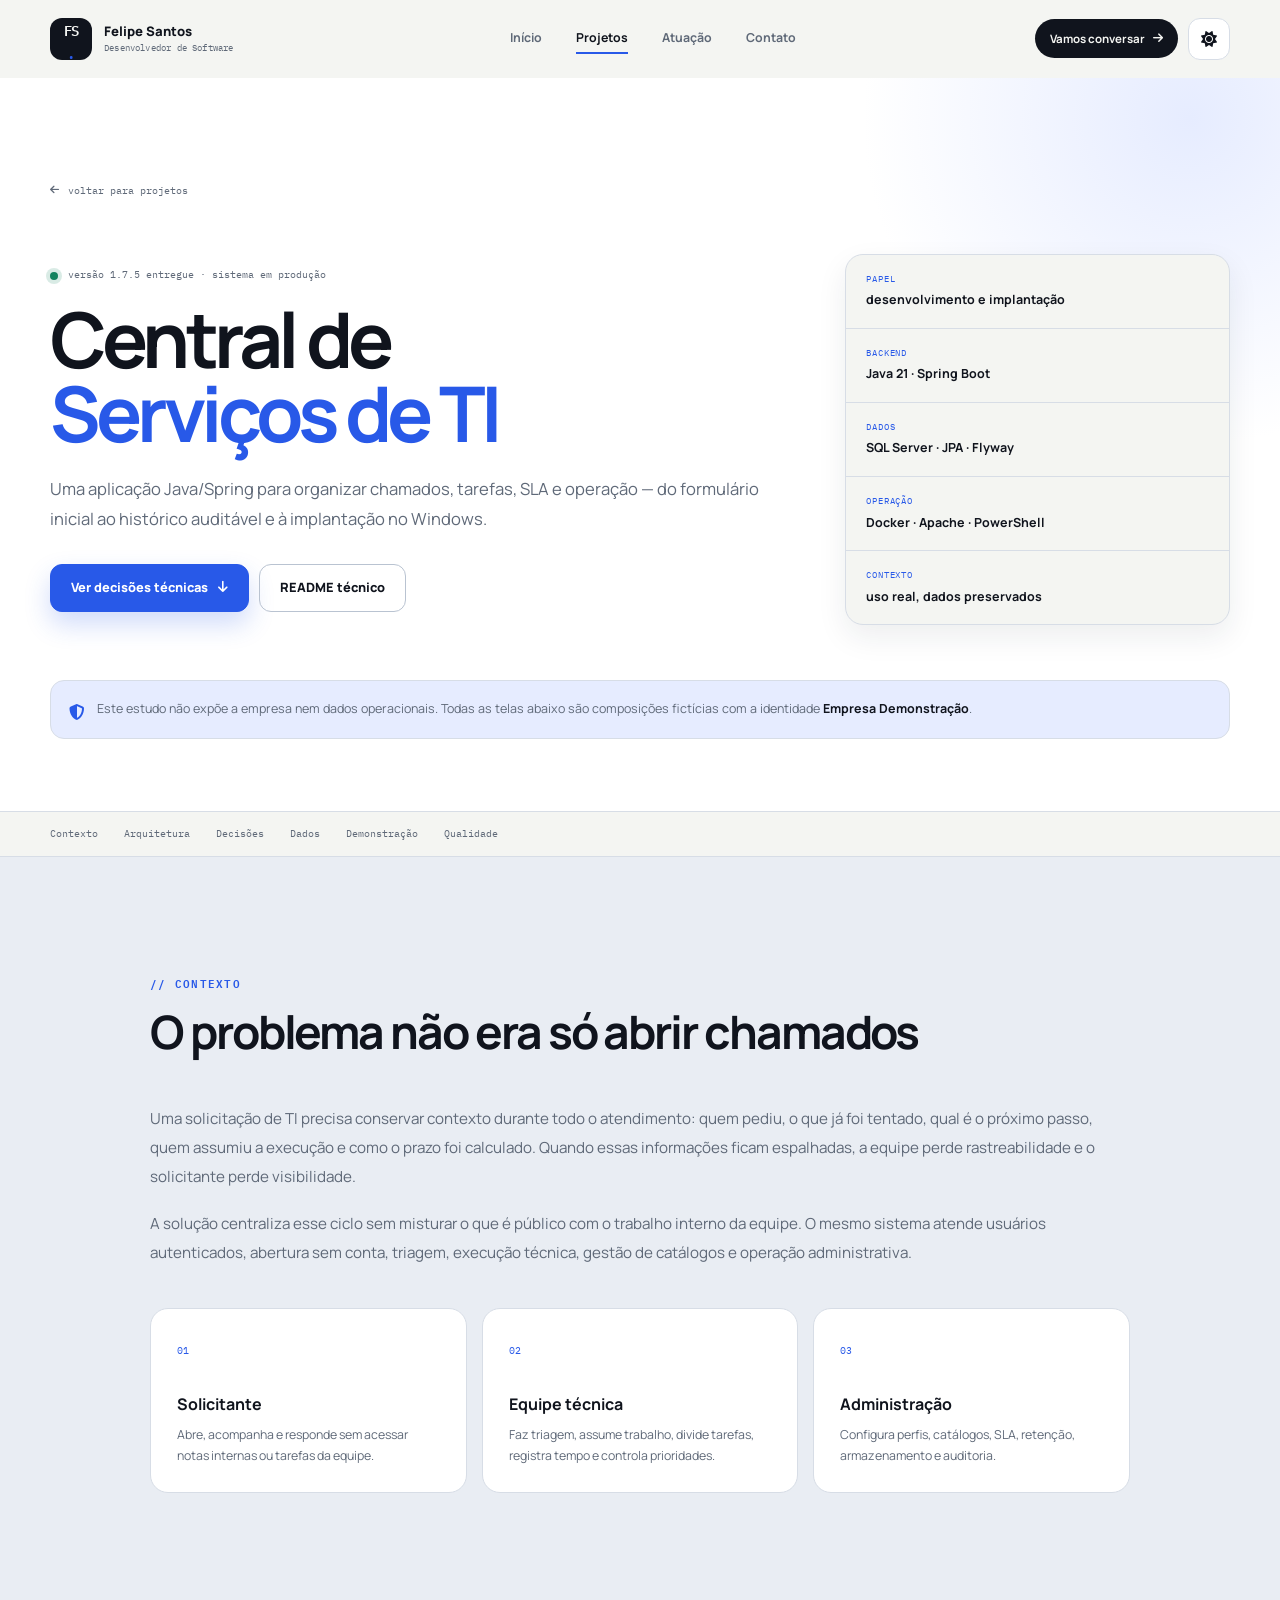
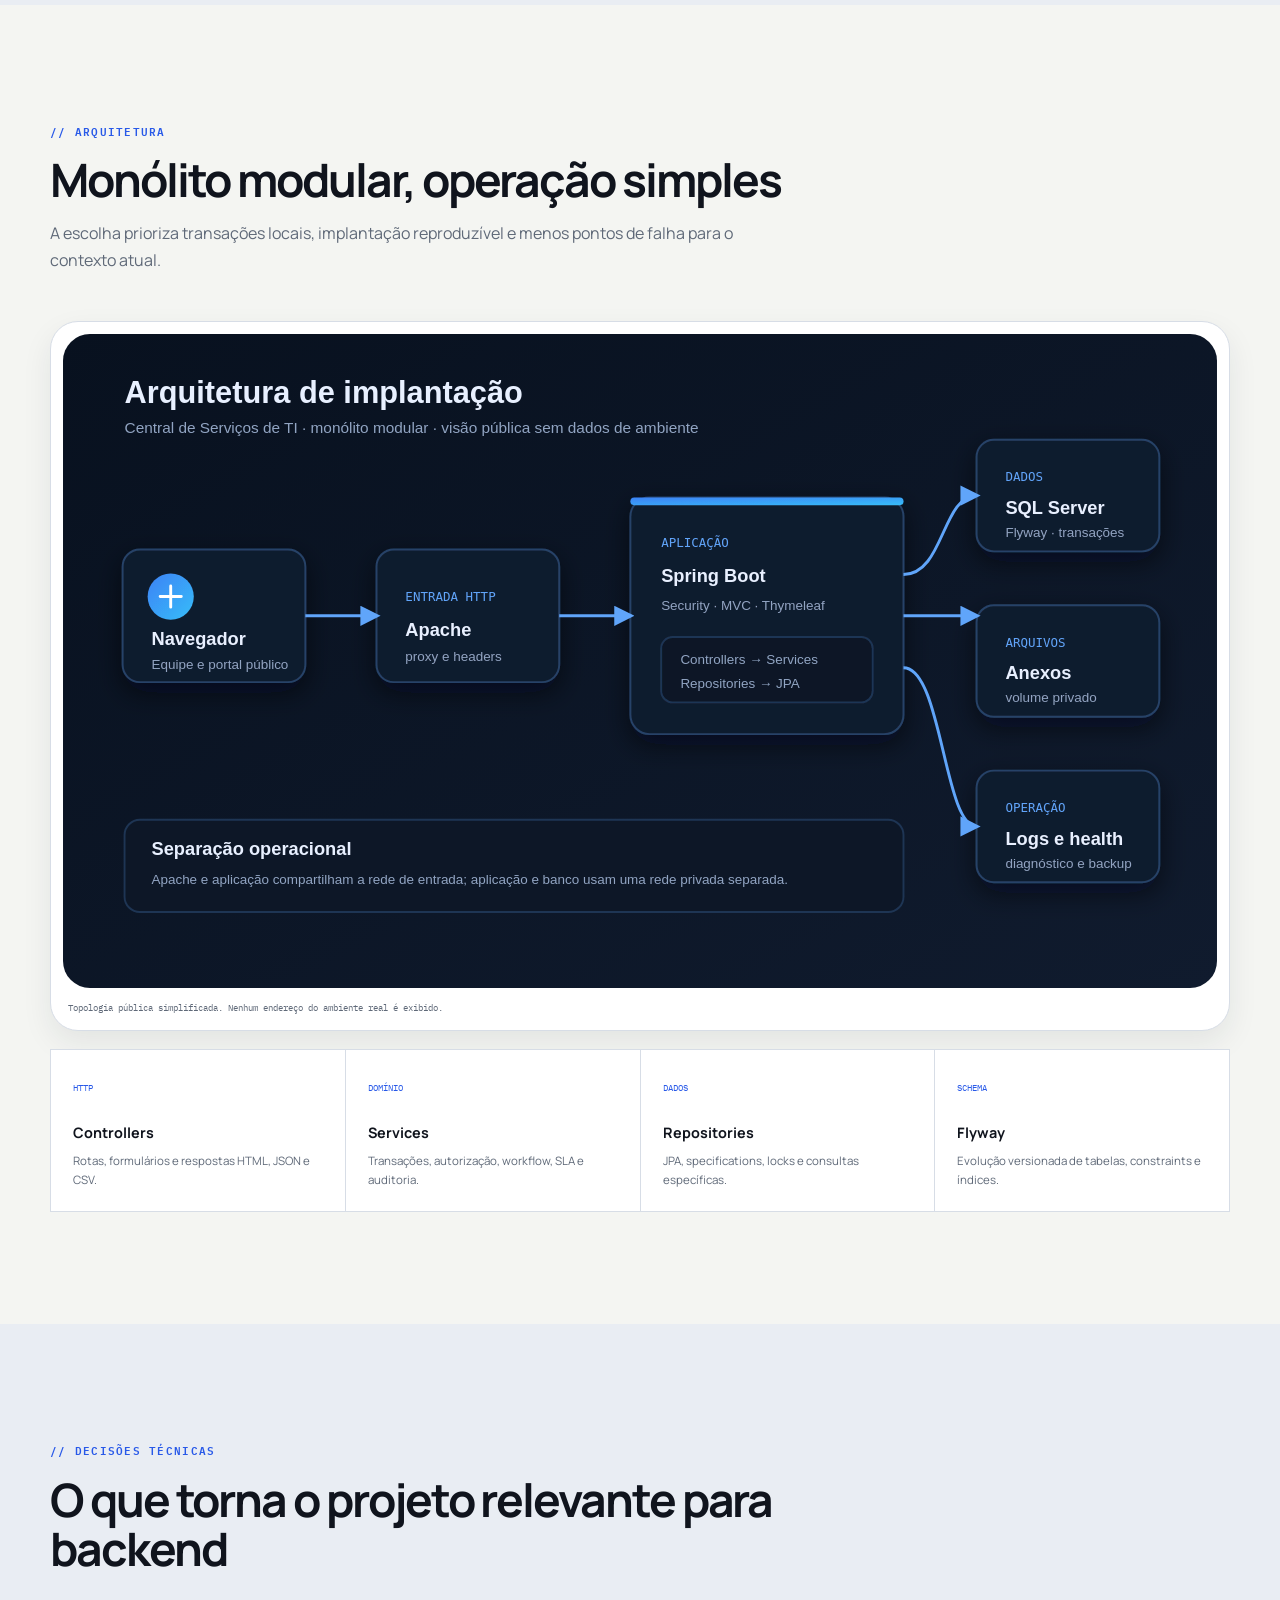
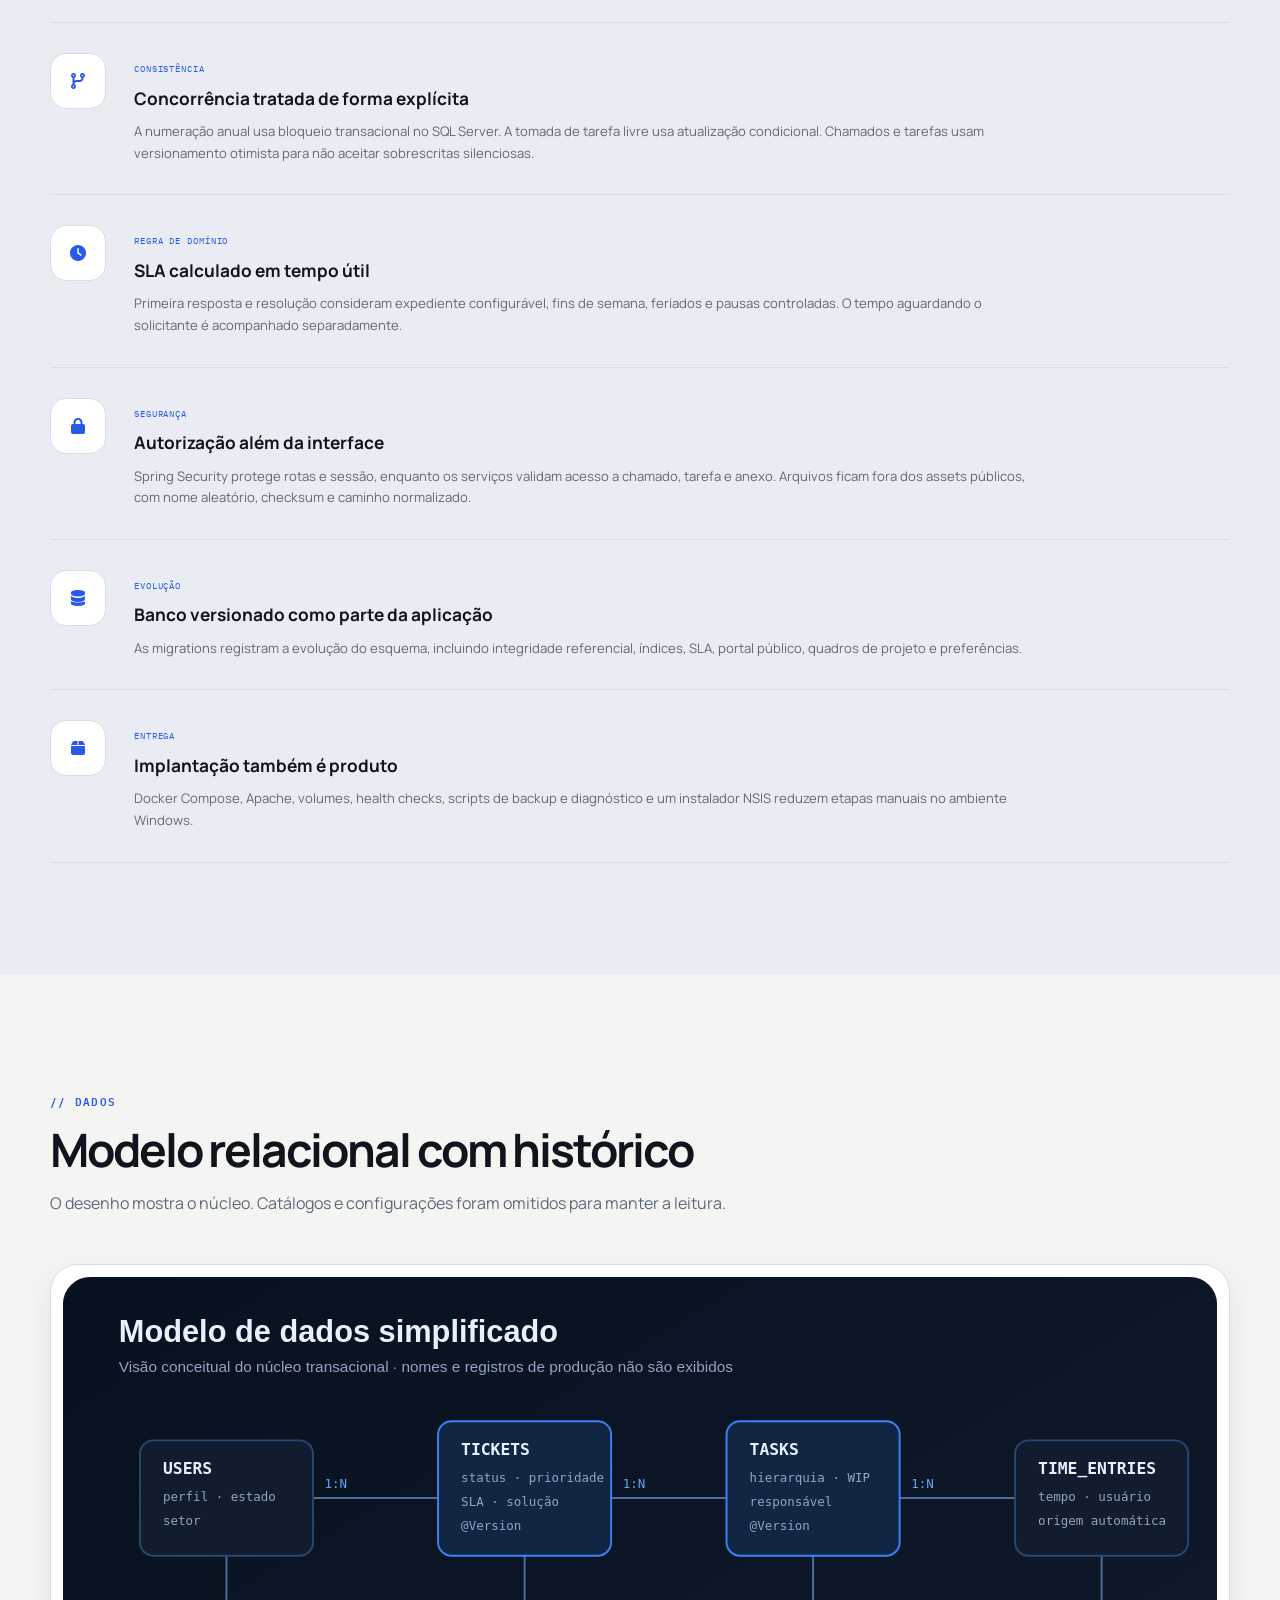
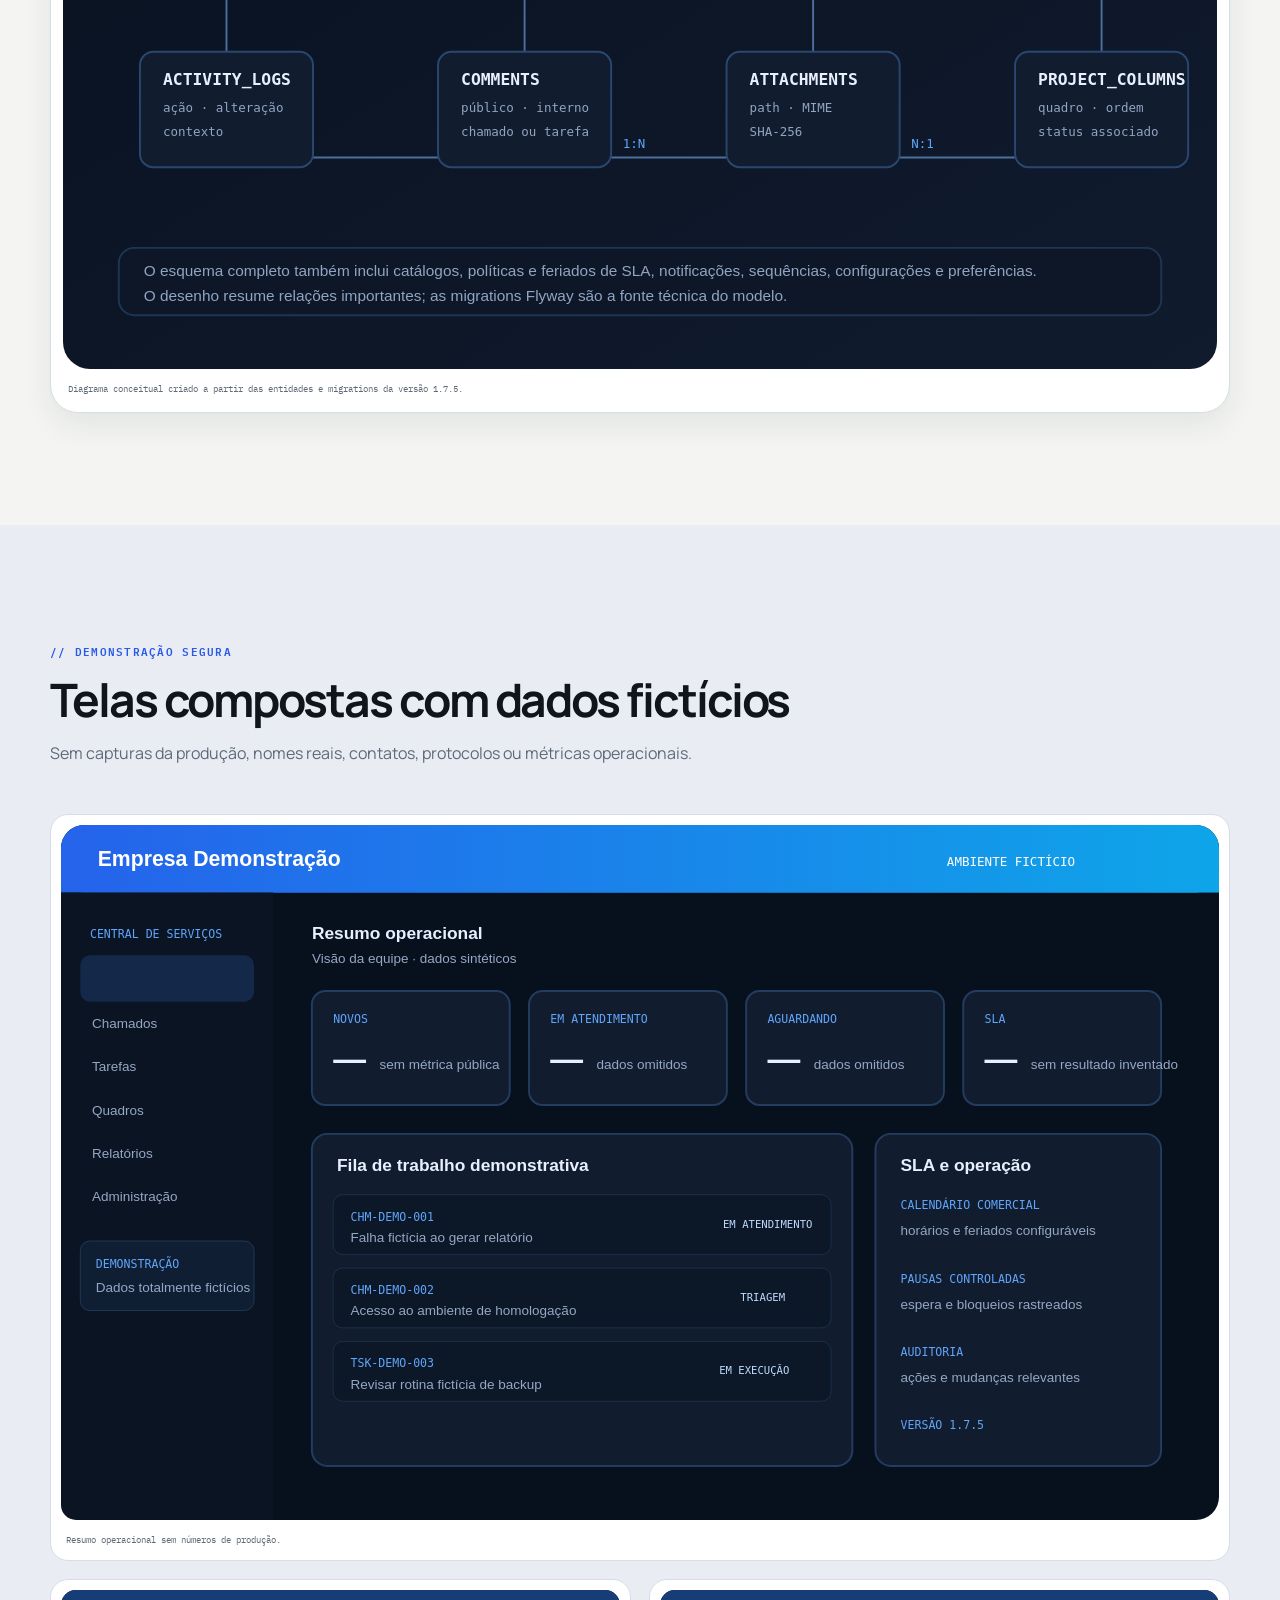
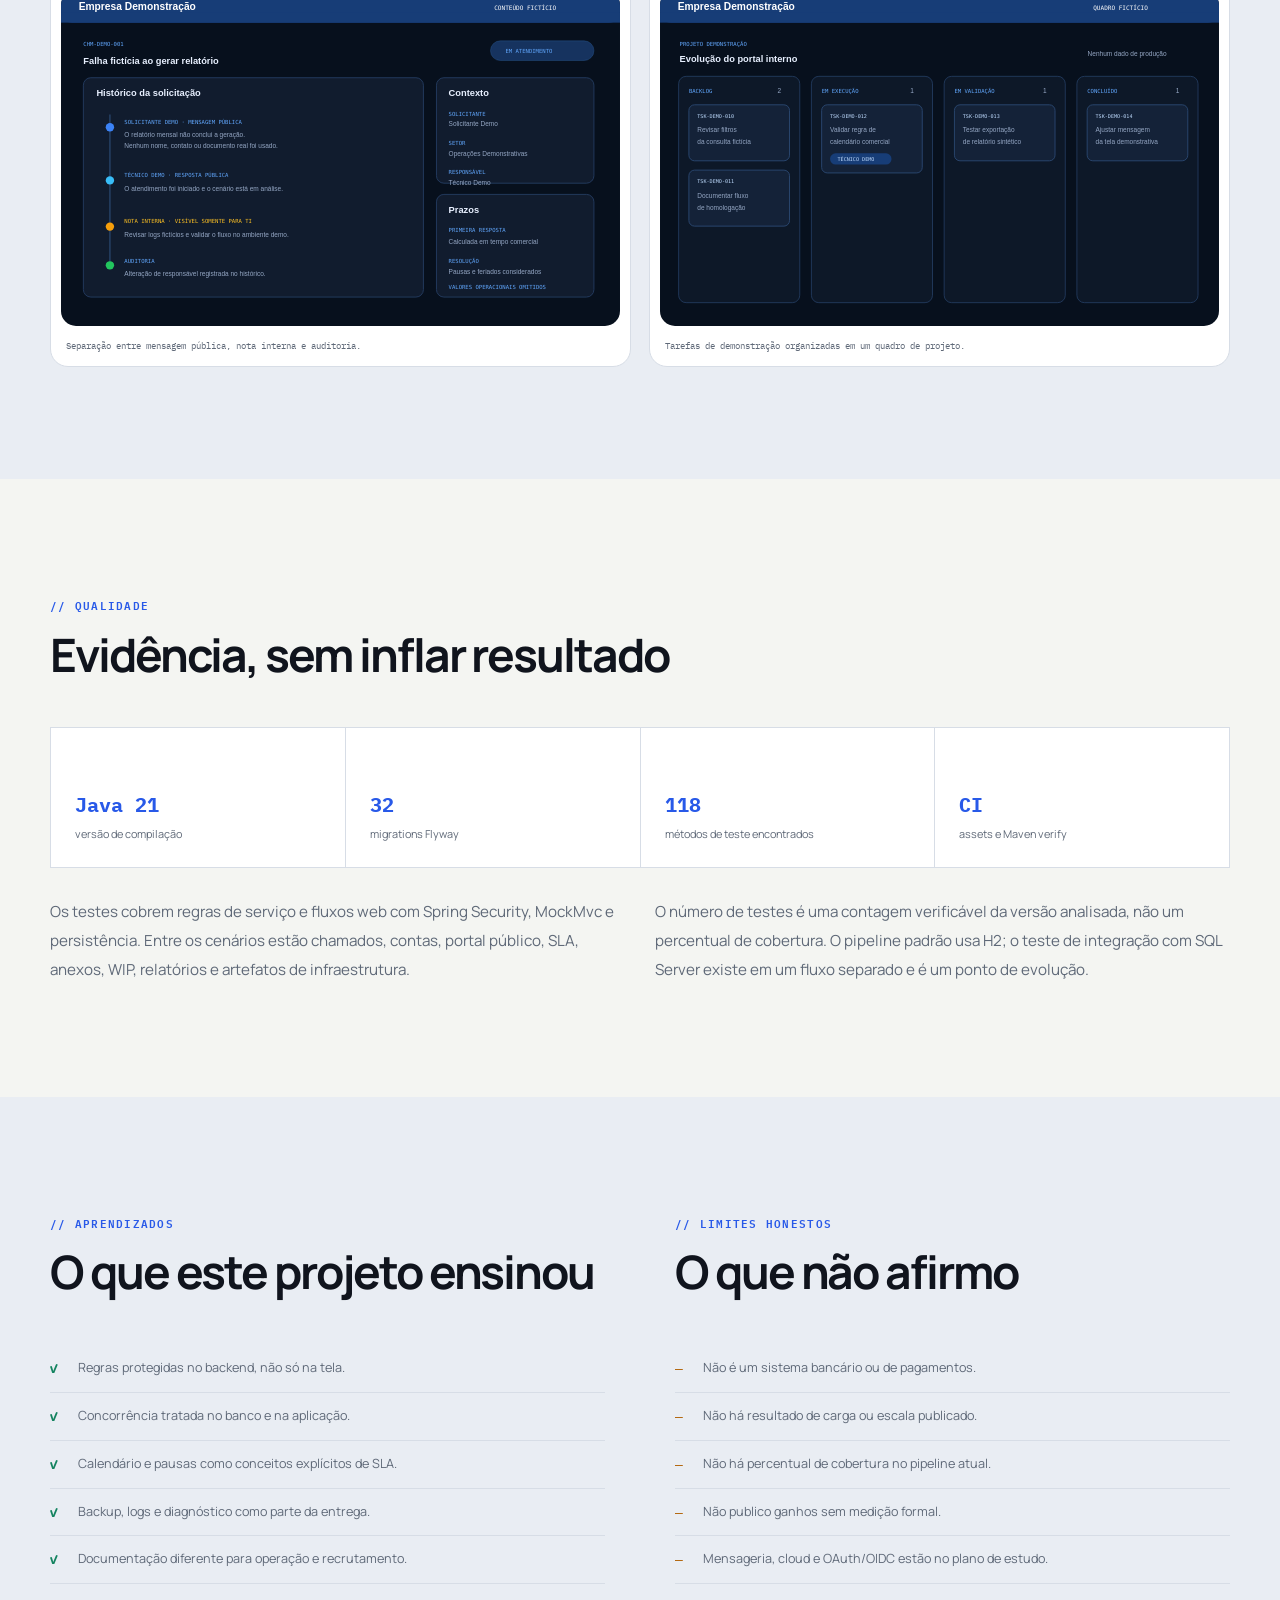
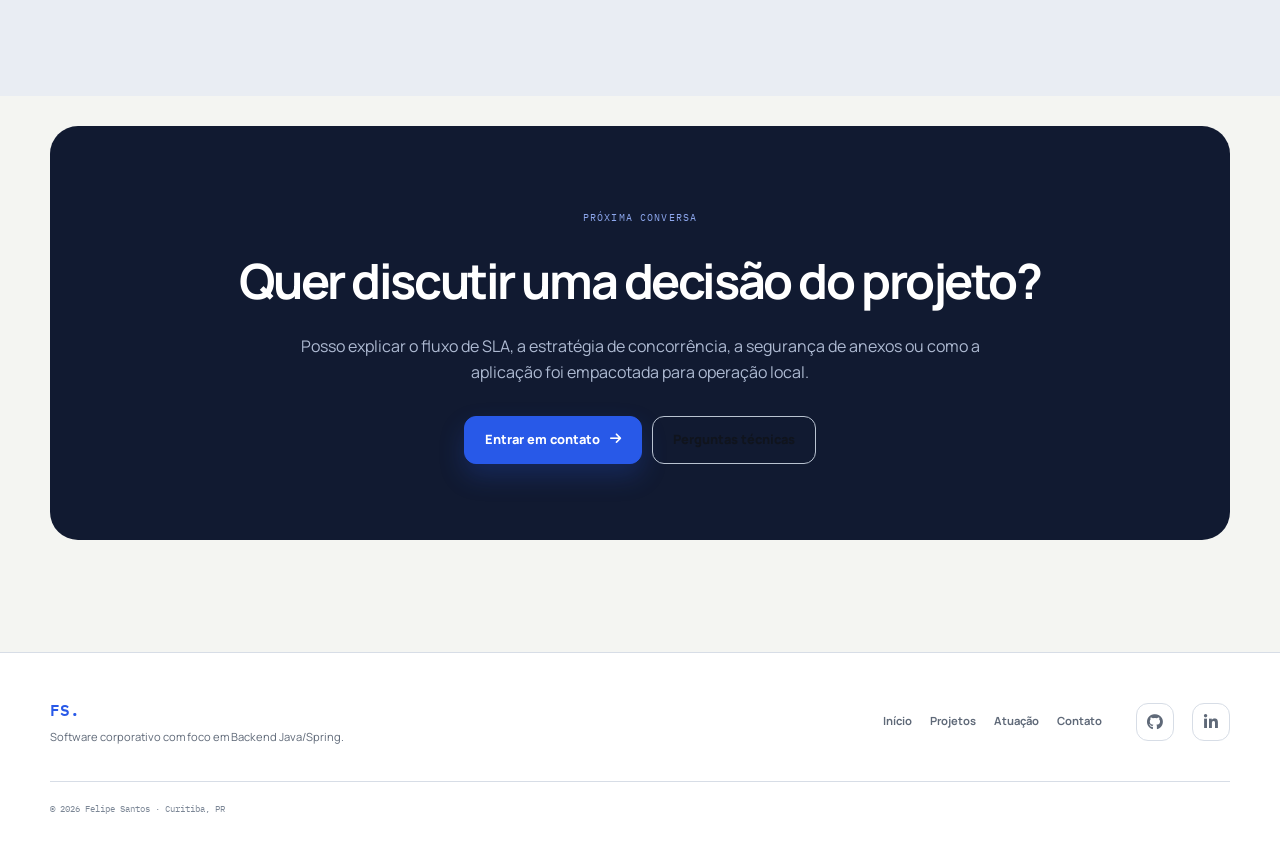
==== commit 6352ab54: "fix: reduz escala tipografica do portfolio" ====
--- a/central-servicos-ti.html
+++ b/central-servicos-ti.html
@@ -15,7 +15,7 @@
   <link rel="preconnect" href="https://fonts.gstatic.com" crossorigin>
   <link href="https://fonts.googleapis.com/css2?family=IBM+Plex+Mono:wght@400;500;600&family=Manrope:wght@400;500;600;700;800&display=swap" rel="stylesheet">
   <link rel="stylesheet" href="https://cdnjs.cloudflare.com/ajax/libs/font-awesome/6.5.0/css/all.min.css">
-  <link rel="stylesheet" href="css/styles.css">
+    <link rel="stylesheet" href="css/styles.css?v=5">
 </head>
 <body data-page="projetos">
   <header class="topnav">
@@ -213,6 +213,6 @@
   </main>
 
   <button type="button" id="topBtn" class="top-btn" title="Voltar ao topo" aria-label="Voltar ao topo"><i class="fas fa-arrow-up"></i></button>
-  <script src="js/script.js"></script>
+  <script src="js/script.js?v=4"></script>
 </body>
 </html>
--- a/css/styles.css
+++ b/css/styles.css
@@ -136,11 +136,11 @@
 .text-link:hover i { transform: translateX(4px); }
 .section-index { display: inline-block; color: var(--accent); font-size: 0.67rem; font-weight: 600; letter-spacing: 0.14em; }
 .editorial-heading { max-width: 850px; margin-bottom: 56px; }
-.editorial-heading h2 { margin-top: 14px; font-size: clamp(2.2rem, 5vw, 4.25rem); line-height: 1.08; letter-spacing: -0.055em; }
+.editorial-heading h2 { margin-top: 14px; font-size: clamp(2rem, 3.8vw, 3.4rem); line-height: 1.08; letter-spacing: -0.05em; }
 .editorial-heading p { max-width: 650px; margin-top: 18px; color: var(--muted); font-size: 1rem; }
 .section-header { max-width: 850px; margin-bottom: 48px; }
 .sh-num { color: var(--accent); font-size: 0.66rem; font-weight: 600; letter-spacing: 0.12em; text-transform: uppercase; }
-.sh-title { margin-top: 12px; font-size: clamp(2rem, 4.5vw, 3.7rem); line-height: 1.08; letter-spacing: -0.05em; }
+.sh-title { margin-top: 12px; font-size: clamp(1.9rem, 3.6vw, 3.15rem); line-height: 1.08; letter-spacing: -0.045em; }
 .sh-desc { max-width: 700px; margin-top: 15px; color: var(--muted); }
 .head { font-family: var(--body); }
 
@@ -151,13 +151,13 @@
 .delay-3 { transition-delay: 0.24s; }
 
 /* Home */
-.hero-section { position: relative; min-height: calc(100svh - var(--nav-h)); display: flex; align-items: center; padding: 84px 0; overflow: hidden; }
+.hero-section { position: relative; min-height: calc(100svh - var(--nav-h)); display: flex; align-items: center; padding: 68px 0; overflow: hidden; }
 .hero-section::before { content: ''; position: absolute; inset: 0; pointer-events: none; background-image: linear-gradient(var(--line) 1px, transparent 1px), linear-gradient(90deg, var(--line) 1px, transparent 1px); background-size: 56px 56px; opacity: 0.23; mask-image: linear-gradient(to bottom, #000 0, transparent 78%); }
 .hero-grid { position: relative; display: grid; grid-template-columns: minmax(0, 1.02fr) minmax(430px, 0.98fr); gap: clamp(52px, 7vw, 96px); align-items: center; }
 .availability { display: inline-flex; align-items: center; gap: 10px; margin-bottom: 30px; padding: 7px 11px; border: 1px solid var(--line); border-radius: 999px; background: color-mix(in srgb, var(--surface) 75%, transparent); color: var(--muted); font-size: 0.68rem; font-weight: 700; }
 .availability-place { padding-left: 10px; border-left: 1px solid var(--line); }
 .hero-role { color: var(--accent); font-size: 0.68rem; font-weight: 600; letter-spacing: 0.1em; }
-.hero-title { margin: 18px 0 24px; font-size: clamp(3.6rem, 7vw, 6.8rem); line-height: 0.95; letter-spacing: -0.068em; }
+.hero-title { margin: 18px 0 22px; font-size: clamp(3.1rem, 5.2vw, 5.2rem); line-height: 0.98; letter-spacing: -0.06em; }
 .hero-title span { color: var(--accent); }
 .hero-lead { max-width: 630px; color: var(--muted); font-size: clamp(1rem, 1.5vw, 1.12rem); line-height: 1.82; }
 .hero-actions { display: flex; flex-wrap: wrap; gap: 12px; margin-top: 34px; }
@@ -219,13 +219,13 @@
 
 .closing-cta { display: grid; grid-template-columns: 1fr auto; gap: 50px; align-items: end; padding: clamp(32px, 6vw, 64px); border: 1px solid var(--line); border-radius: var(--radius-lg); background: var(--surface); box-shadow: var(--shadow-sm); }
 .closing-cta > div:first-child > span { color: var(--accent); font-size: 0.62rem; letter-spacing: 0.12em; }
-.closing-cta h2 { max-width: 780px; margin-top: 12px; font-size: clamp(1.8rem, 4vw, 3.4rem); line-height: 1.13; letter-spacing: -0.05em; }
+.closing-cta h2 { max-width: 780px; margin-top: 12px; font-size: clamp(1.75rem, 3.2vw, 2.9rem); line-height: 1.13; letter-spacing: -0.045em; }
 .closing-actions { display: flex; flex-wrap: wrap; gap: 10px; }
 
 /* Cabeçalhos internos */
-.page-hero { padding: 100px 0 78px; border-bottom: 1px solid var(--line); background: var(--surface); }
+.page-hero { padding: 76px 0 64px; border-bottom: 1px solid var(--line); background: var(--surface); }
 .page-hero-grid { display: grid; grid-template-columns: minmax(0, 1.35fr) minmax(300px, 0.65fr); gap: 70px; align-items: end; }
-.page-hero h1 { max-width: 850px; margin-top: 18px; font-size: clamp(3.2rem, 7vw, 6.5rem); line-height: 0.98; letter-spacing: -0.065em; }
+.page-hero h1 { max-width: 850px; margin-top: 18px; font-size: clamp(2.8rem, 5.2vw, 4.9rem); line-height: 1; letter-spacing: -0.058em; }
 .page-hero-grid > p { padding-bottom: 8px; color: var(--muted); font-size: 1rem; line-height: 1.85; }
 
 /* Projetos */
@@ -243,7 +243,7 @@
 .featured-project .project-status.delivered > span { background: #68ddb6; }
 .project-status.progress { color: var(--warning); background: color-mix(in srgb, var(--warning) 10%, transparent); border: 1px solid color-mix(in srgb, var(--warning) 25%, transparent); }
 .project-status.progress > span { background: var(--warning); }
-.featured-project h2 { margin: 22px 0 14px; color: #fff; font-size: clamp(2.1rem, 4vw, 3.5rem); line-height: 1.05; letter-spacing: -0.055em; }
+.featured-project h2 { margin: 22px 0 14px; color: #fff; font-size: clamp(2rem, 3.3vw, 3rem); line-height: 1.07; letter-spacing: -0.05em; }
 .featured-project-copy > p { color: #aebad2; font-size: 0.9rem; }
 .project-proof { display: grid; grid-template-columns: repeat(3, 1fr); margin: 28px 0; border-top: 1px solid rgba(255,255,255,0.12); border-bottom: 1px solid rgba(255,255,255,0.12); }
 .project-proof > div { padding: 16px 12px 16px 0; }
@@ -255,7 +255,7 @@
 .project-tags span { padding: 5px 9px; border: 1px solid var(--line); border-radius: 999px; color: var(--muted); font-family: var(--mono); font-size: 0.57rem; }
 .featured-project .btn-primary { align-self: flex-start; }
 .projects-heading { display: flex; align-items: end; justify-content: space-between; gap: 40px; margin: 100px 0 36px; }
-.projects-heading h2 { margin-top: 10px; font-size: clamp(2rem, 4vw, 3.6rem); letter-spacing: -0.05em; }
+.projects-heading h2 { margin-top: 10px; font-size: clamp(1.9rem, 3.2vw, 3rem); letter-spacing: -0.045em; }
 .projects-heading > p { max-width: 430px; color: var(--muted); }
 .projects-grid { display: grid; grid-template-columns: repeat(2, 1fr); gap: 18px; }
 .project-card { min-height: 380px; display: flex; flex-direction: column; padding: 30px; border: 1px solid var(--line); border-radius: var(--radius); background: var(--surface); transition: transform 0.22s ease, border-color 0.22s ease, box-shadow 0.22s ease; }
@@ -278,7 +278,7 @@
 .position-card.primary { background: var(--navy); border-color: var(--navy); color: #f5f7ff; }
 .position-card > span { color: var(--accent); font-size: 0.6rem; letter-spacing: 0.11em; }
 .position-card.primary > span { color: #8da7ed; }
-.position-card h2 { margin: auto 0 18px; padding-top: 90px; font-size: clamp(2rem, 4vw, 3.3rem); line-height: 1.06; letter-spacing: -0.05em; }
+.position-card h2 { margin: auto 0 18px; padding-top: 72px; font-size: clamp(1.9rem, 3.2vw, 2.85rem); line-height: 1.08; letter-spacing: -0.045em; }
 .position-card.primary h2 { color: #fff; }
 .position-card p { color: var(--muted); font-size: 0.9rem; }
 .position-card.primary p { color: #aebad2; }
@@ -343,7 +343,7 @@
 .case-back:hover { color: var(--accent); }
 .case-hero-grid { position: relative; z-index: 1; display: grid; grid-template-columns: 1.3fr 0.7fr; gap: 80px; align-items: center; }
 .case-kicker { display: flex; align-items: center; gap: 10px; color: var(--muted); font-size: 0.64rem; }
-.case-title { margin: 18px 0 24px; font-size: clamp(3.6rem, 8vw, 7rem); line-height: 0.92; letter-spacing: -0.07em; }
+.case-title { margin: 18px 0 24px; font-size: clamp(3.1rem, 6vw, 5.6rem); line-height: 0.96; letter-spacing: -0.062em; }
 .case-title span { color: var(--accent); }
 .case-lead { max-width: 720px; color: var(--muted); font-size: 1.04rem; line-height: 1.8; }
 .case-actions { display: flex; flex-wrap: wrap; gap: 10px; margin-top: 30px; }
@@ -399,7 +399,7 @@
 .case-final { padding-top: 30px; }
 .case-final-card { padding: clamp(36px, 7vw, 76px); border-radius: var(--radius-lg); background: var(--navy); color: #f5f7ff; text-align: center; }
 .case-final-card > span { color: #8da7ed; font-size: 0.6rem; letter-spacing: 0.12em; }
-.case-final-card h2 { margin: 12px 0; color: #fff; font-size: clamp(2rem, 5vw, 4rem); letter-spacing: -0.055em; }
+.case-final-card h2 { margin: 12px 0; color: #fff; font-size: clamp(1.9rem, 3.8vw, 3.25rem); letter-spacing: -0.05em; }
 .case-final-card p { max-width: 720px; margin: 0 auto; color: #aebad2; }
 .case-final-card .case-actions { justify-content: center; }
 
@@ -452,7 +452,7 @@
   .brand-copy, .nav-cta { display: none; }
   .section { padding: 78px 0; }
   .hero-section { min-height: auto; padding: 70px 0; }
-  .hero-title { font-size: clamp(3rem, 14vw, 5rem); }
+  .hero-title { font-size: clamp(2.8rem, 11vw, 4.25rem); }
   .evidence-strip-grid { grid-template-columns: repeat(2, 1fr); }
   .evidence-strip-grid > div { padding: 22px 0; border-right: 0; border-bottom: 1px solid var(--line); }
   .evidence-strip-grid > div:nth-child(odd) { padding-right: 18px; border-right: 1px solid var(--line); }
@@ -461,9 +461,9 @@
   .stack-badges { grid-template-columns: 1fr; }
   .sb-group, .sb-group:nth-child(even) { padding: 24px 0; border-right: 0; }
   .closing-cta { grid-template-columns: 1fr; align-items: start; }
-  .page-hero { padding: 72px 0 58px; }
+  .page-hero { padding: 60px 0 50px; }
   .page-hero-grid { grid-template-columns: 1fr; gap: 28px; }
-  .page-hero h1 { font-size: clamp(3rem, 14vw, 5rem); }
+  .page-hero h1 { font-size: clamp(2.65rem, 11vw, 4.1rem); }
   .projects-heading { align-items: flex-start; flex-direction: column; }
   .projects-grid, .positioning-grid { grid-template-columns: 1fr; }
   .project-card { min-height: 340px; }
@@ -474,7 +474,7 @@
   .contact-form-card { padding: 28px 22px; }
   .case-hero { padding-top: 72px; }
   .case-back { margin-bottom: 40px; }
-  .case-title { font-size: clamp(3.1rem, 15vw, 5.4rem); }
+  .case-title { font-size: clamp(2.8rem, 12vw, 4.5rem); }
   .case-problem-grid, .case-copy-split, .case-two-cols { grid-template-columns: 1fr; }
   .case-layer-grid, .evidence-grid { grid-template-columns: repeat(2, 1fr); }
   .case-gallery { grid-template-columns: 1fr; }
@@ -487,7 +487,7 @@
 
 @media (max-width: 520px) {
   .hero-role { line-height: 1.6; }
-  .hero-title { font-size: 3.15rem; }
+  .hero-title { font-size: 2.75rem; }
   .hero-actions, .closing-actions { flex-direction: column; align-items: stretch; }
   .btn-primary, .btn-ghost { width: 100%; }
   .availability-place { display: none; }
@@ -498,11 +498,11 @@
   .hero-case-content h2 { font-size: 1.12rem; }
   .hero-case-content p { font-size: 0.7rem; }
   .editorial-heading { margin-bottom: 38px; }
-  .editorial-heading h2 { font-size: 2.35rem; }
+  .editorial-heading h2 { font-size: 2.1rem; }
   .capability-row { grid-template-columns: 48px 1fr; gap: 15px; }
   .icon-box { width: 46px; height: 46px; }
   .closing-cta { padding: 28px 22px; }
-  .page-hero h1 { font-size: 3.15rem; }
+  .page-hero h1 { font-size: 2.65rem; }
   .featured-project-visual { padding: 20px; }
   .featured-project-copy { padding: 30px 22px; }
   .project-proof { grid-template-columns: 1fr 1fr; }
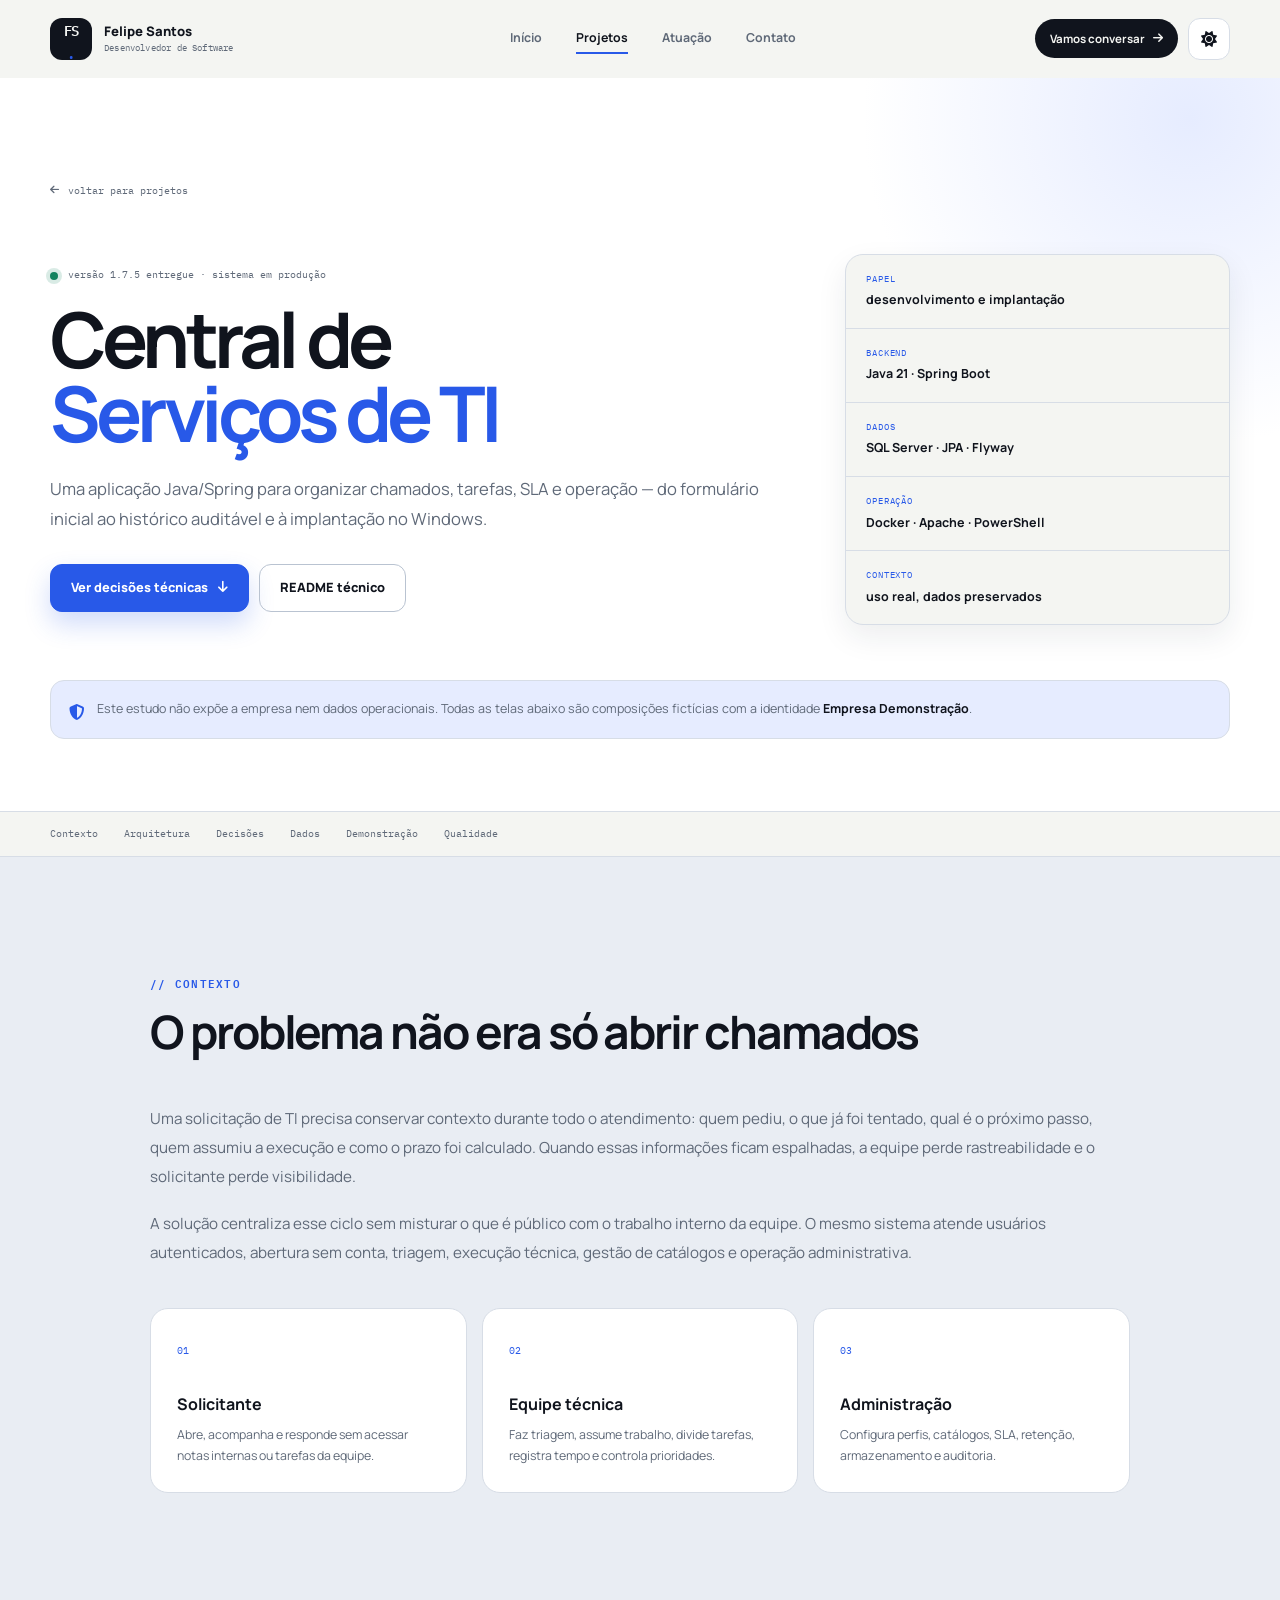
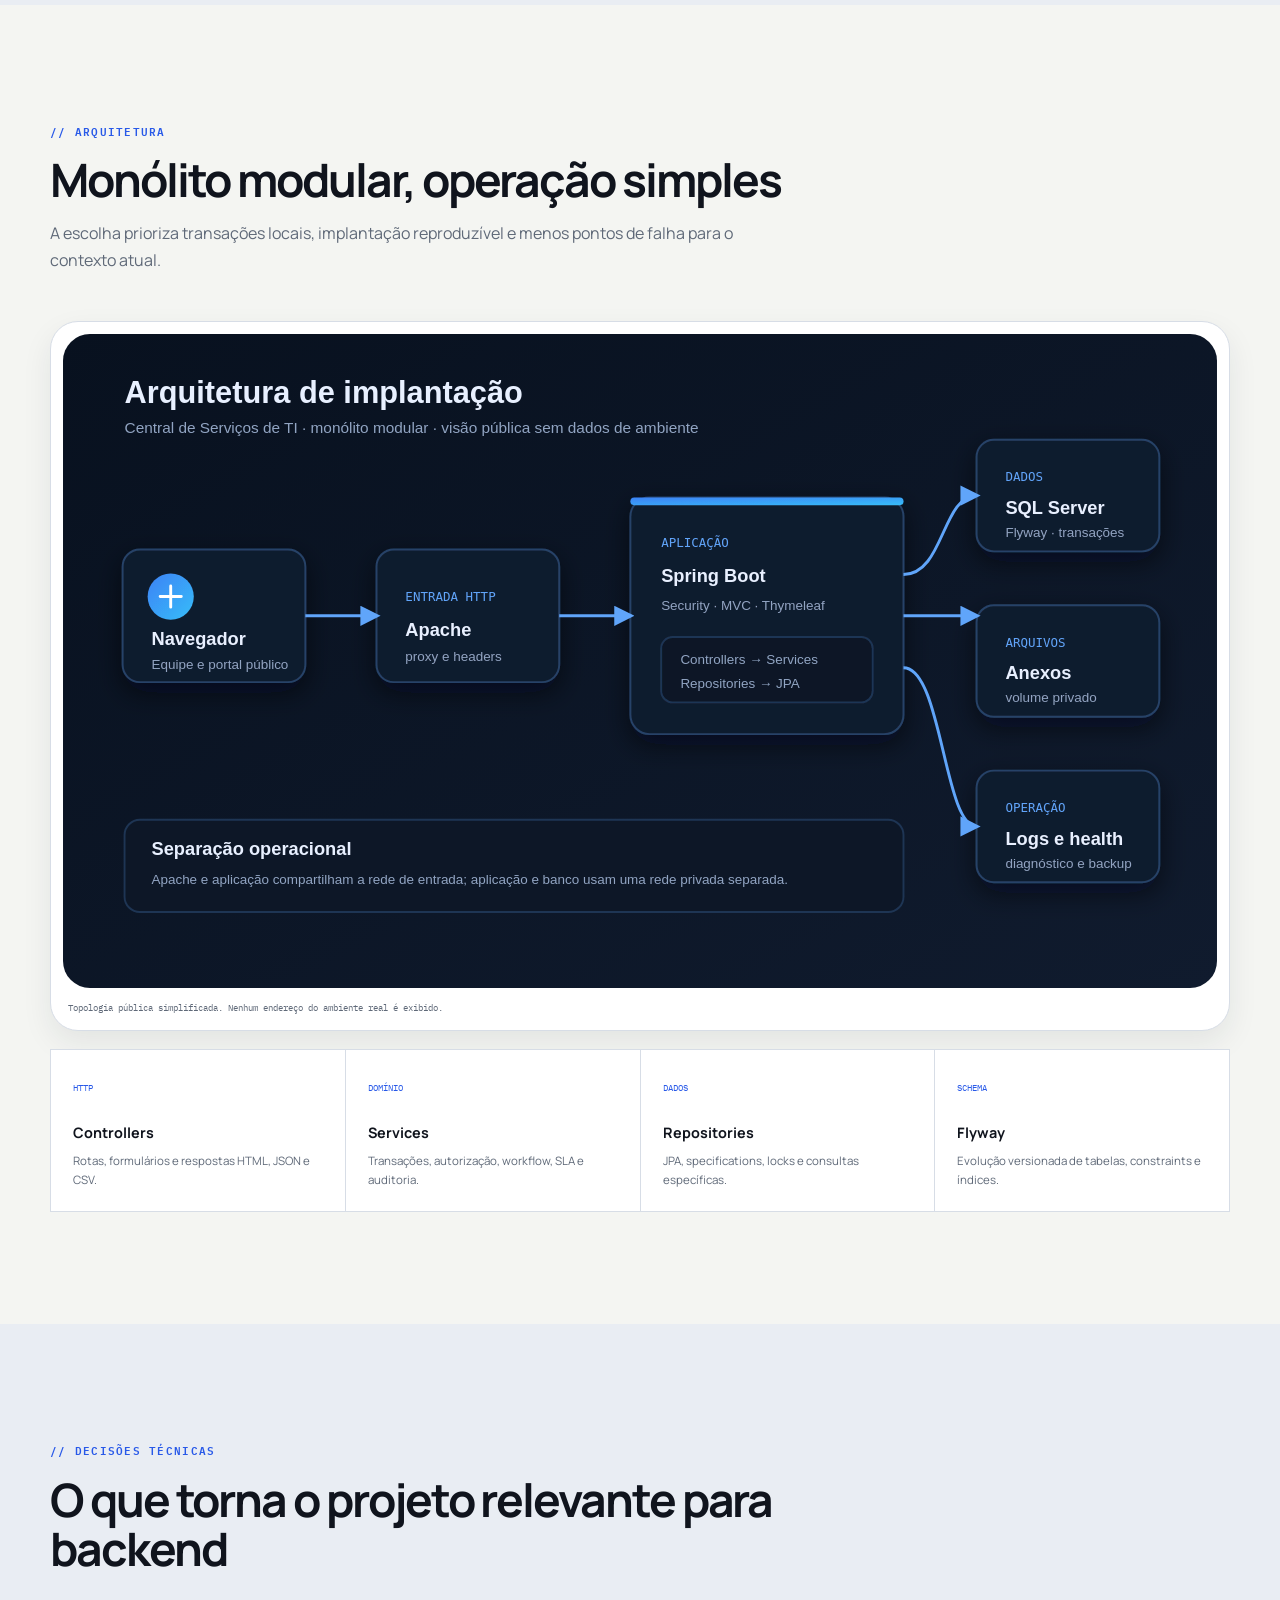
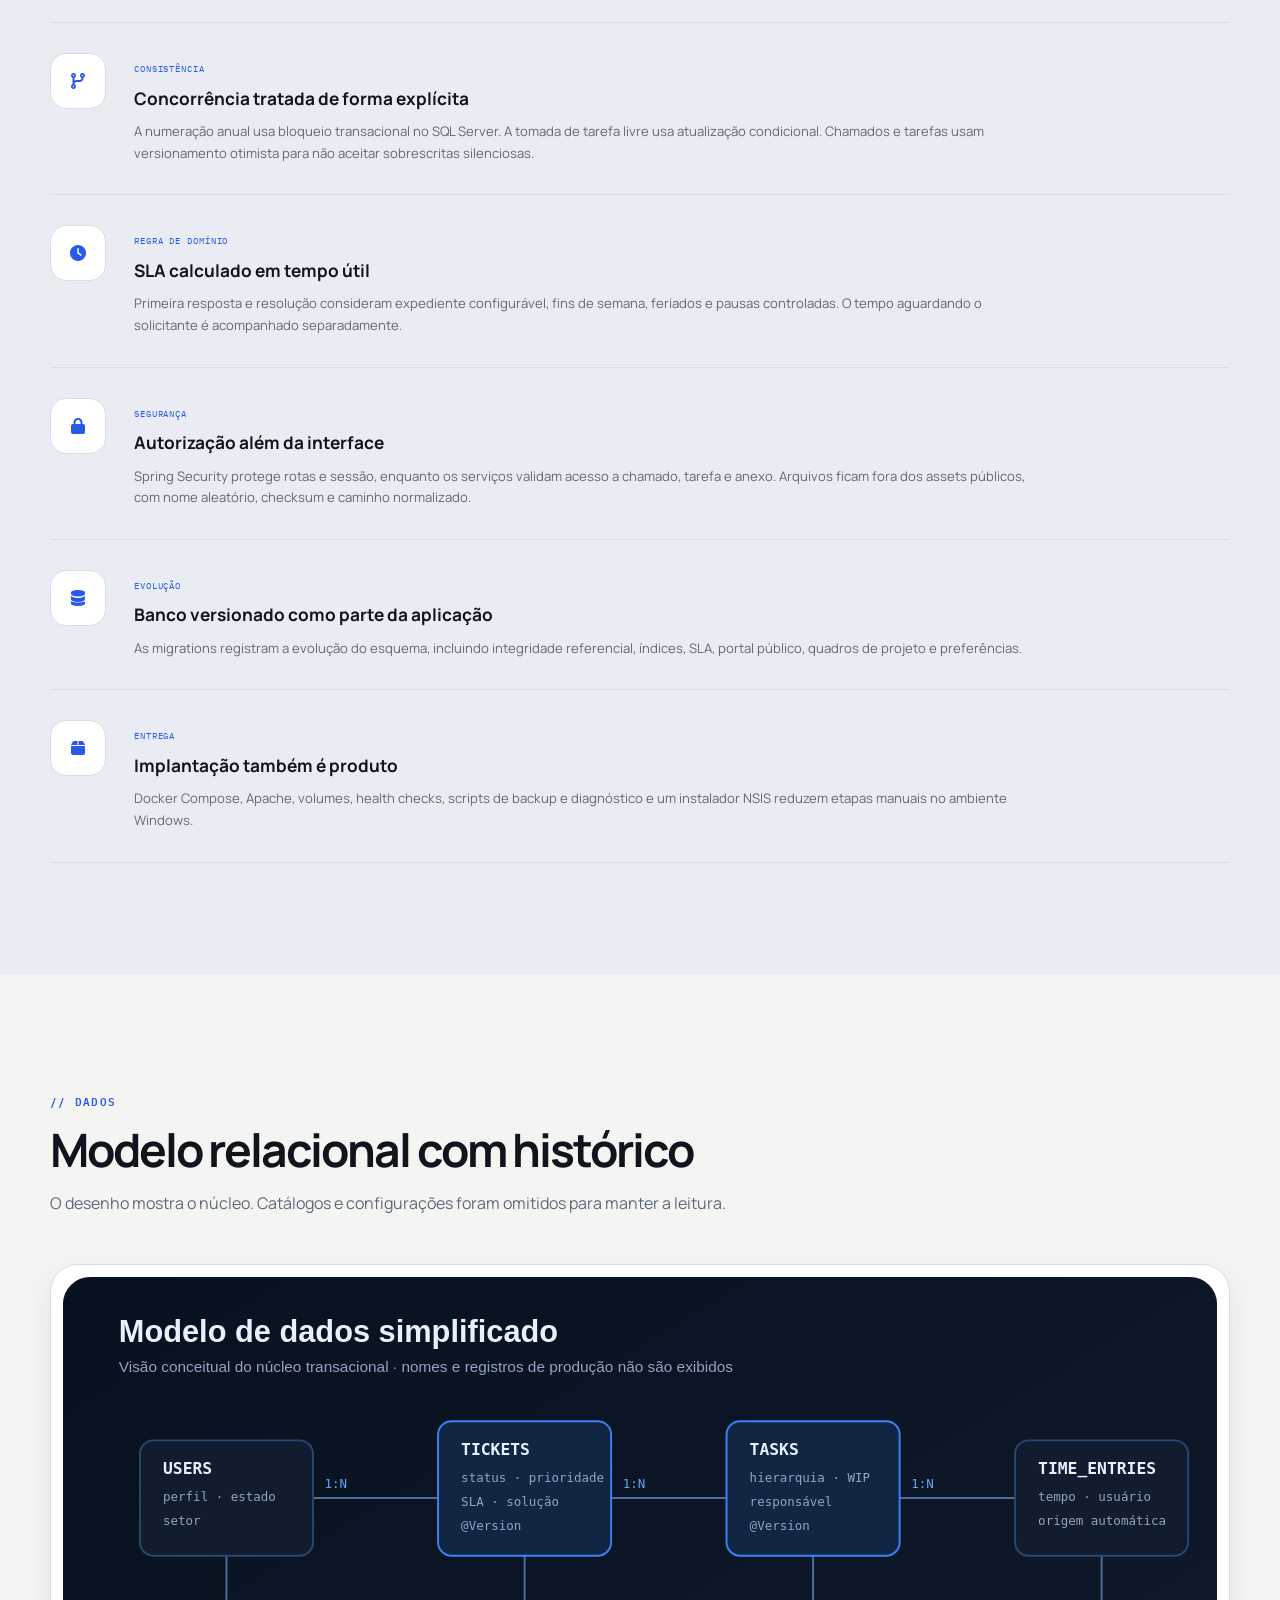
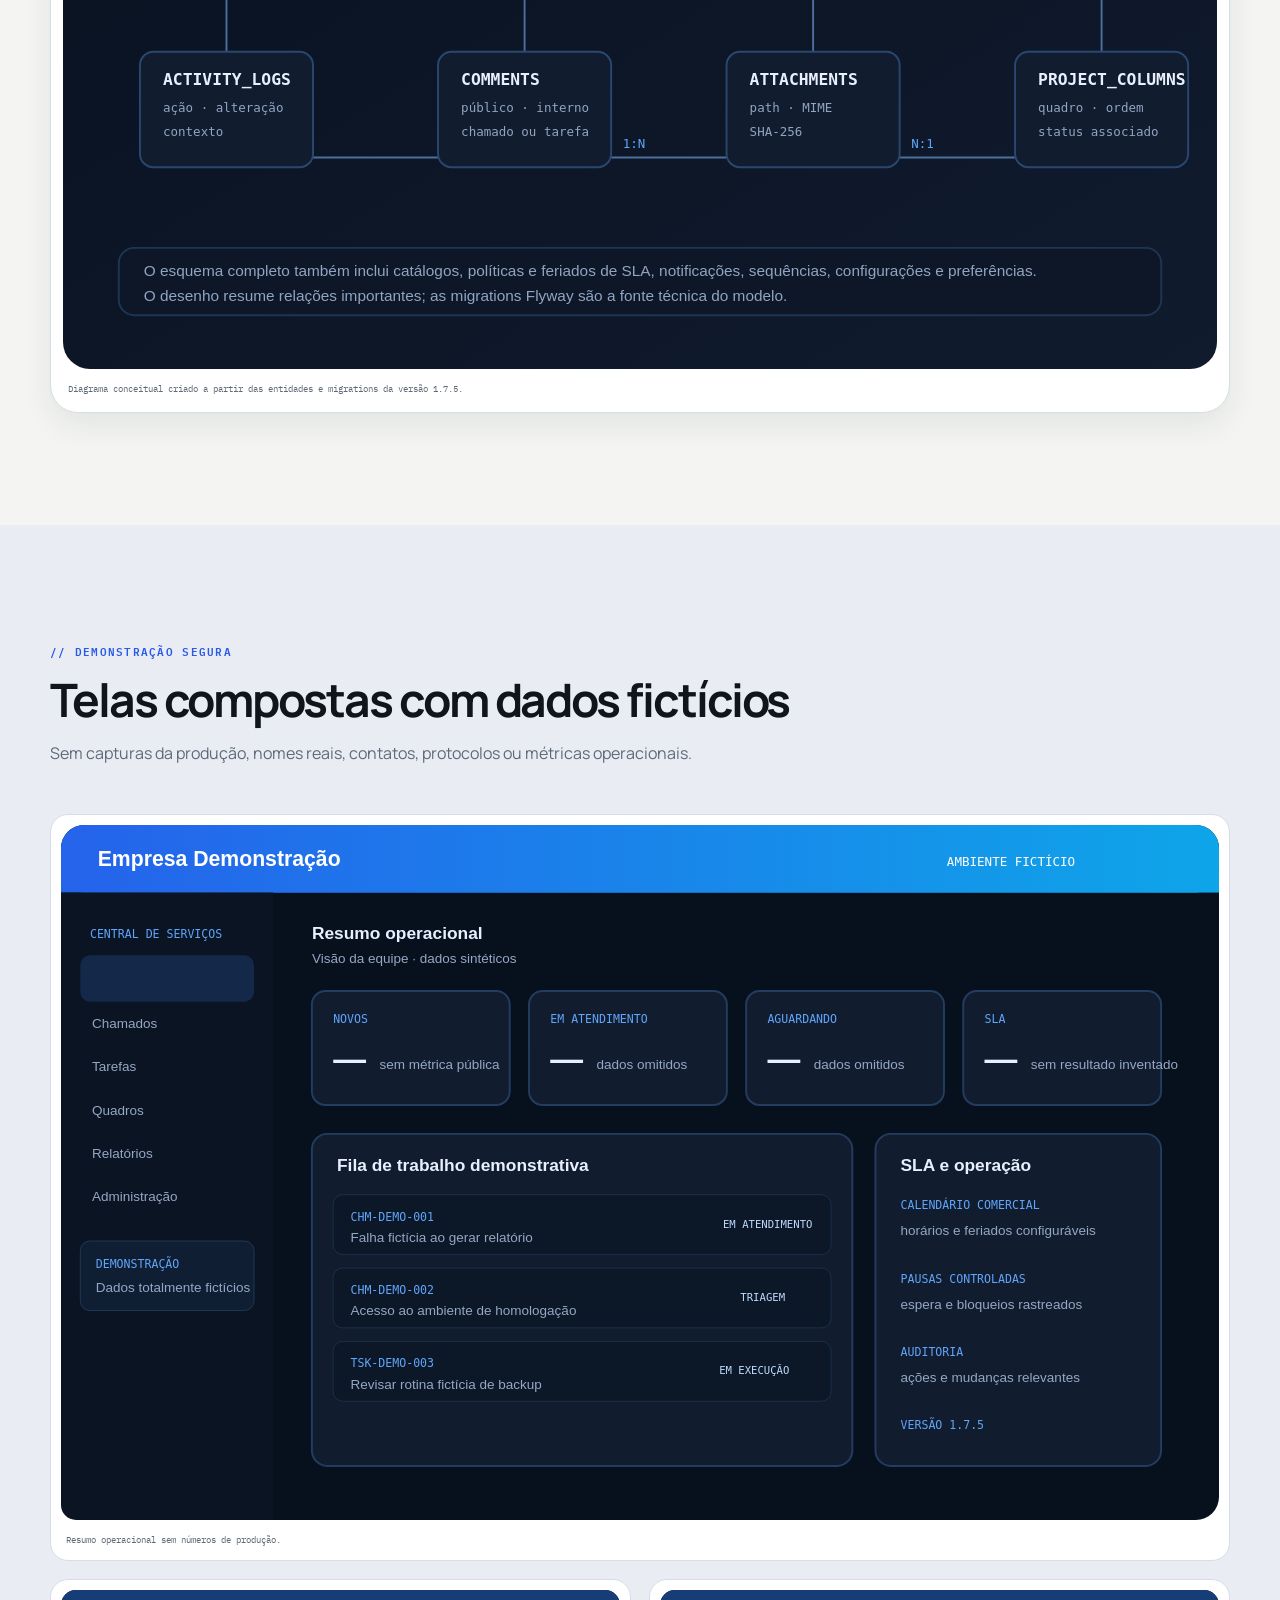
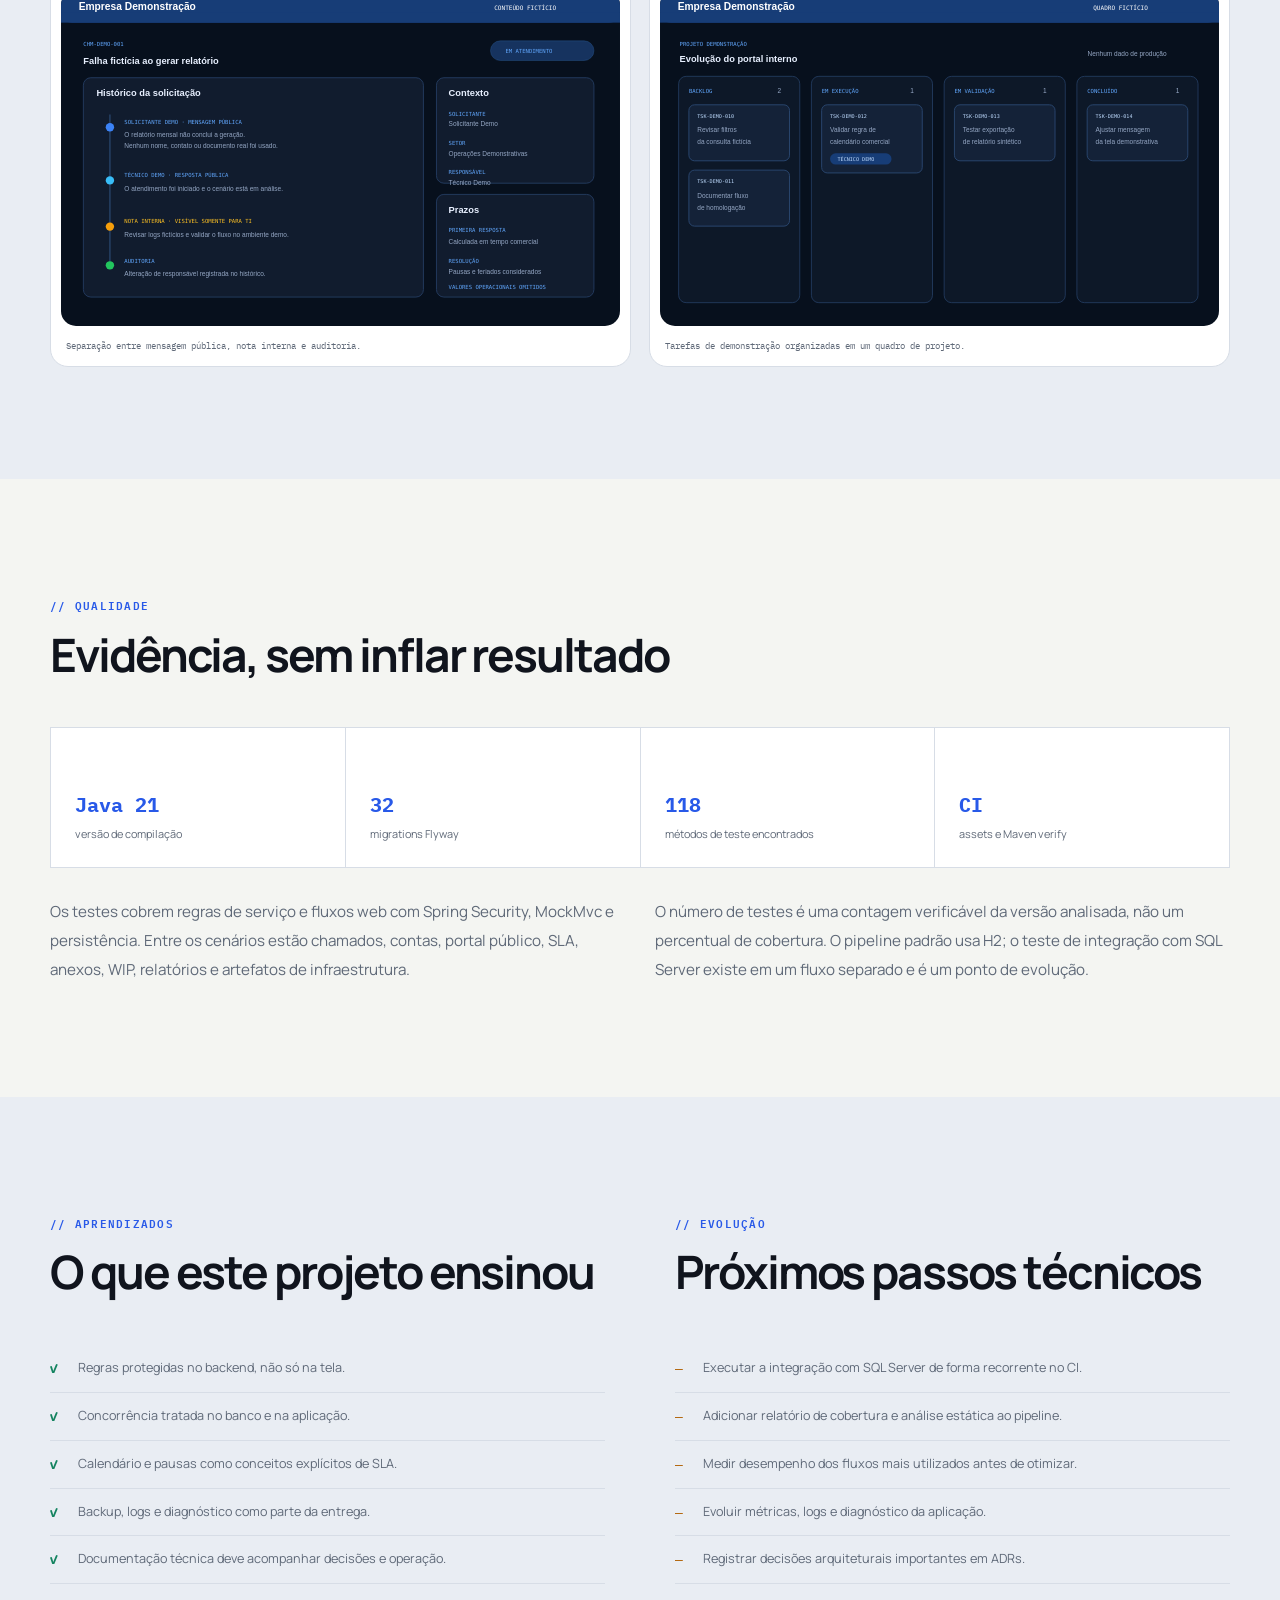
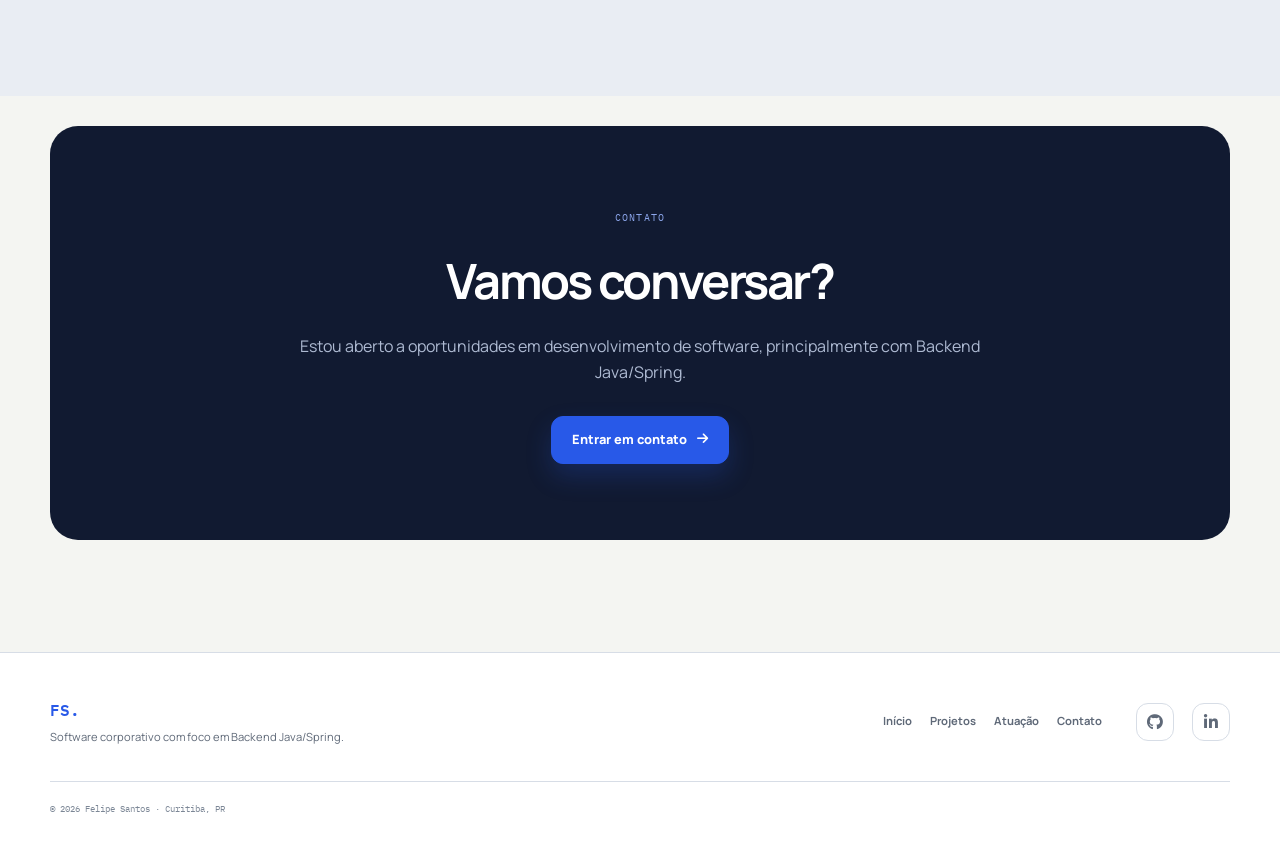
==== commit e2eefd4a: "docs: remove materiais internos da apresentacao publica" ====
--- a/central-servicos-ti.html
+++ b/central-servicos-ti.html
@@ -15,7 +15,7 @@
   <link rel="preconnect" href="https://fonts.gstatic.com" crossorigin>
   <link href="https://fonts.googleapis.com/css2?family=IBM+Plex+Mono:wght@400;500;600&family=Manrope:wght@400;500;600;700;800&display=swap" rel="stylesheet">
   <link rel="stylesheet" href="https://cdnjs.cloudflare.com/ajax/libs/font-awesome/6.5.0/css/all.min.css">
-    <link rel="stylesheet" href="css/styles.css?v=5">
+    <link rel="stylesheet" href="css/styles.css?v=6">
 </head>
 <body data-page="projetos">
   <header class="topnav">
@@ -181,17 +181,17 @@
               <li>Concorrência tratada no banco e na aplicação.</li>
               <li>Calendário e pausas como conceitos explícitos de SLA.</li>
               <li>Backup, logs e diagnóstico como parte da entrega.</li>
-              <li>Documentação diferente para operação e recrutamento.</li>
+              <li>Documentação técnica deve acompanhar decisões e operação.</li>
             </ul>
           </div>
           <div>
-            <div class="section-header"><span class="sh-num mono">// limites honestos</span><h2 class="sh-title head">O que não afirmo</h2></div>
+            <div class="section-header"><span class="sh-num mono">// evolução</span><h2 class="sh-title head">Próximos passos técnicos</h2></div>
             <ul class="case-checklist case-checklist-muted">
-              <li>Não é um sistema bancário ou de pagamentos.</li>
-              <li>Não há resultado de carga ou escala publicado.</li>
-              <li>Não há percentual de cobertura no pipeline atual.</li>
-              <li>Não publico ganhos sem medição formal.</li>
-              <li>Mensageria, cloud e OAuth/OIDC estão no plano de estudo.</li>
+              <li>Executar a integração com SQL Server de forma recorrente no CI.</li>
+              <li>Adicionar relatório de cobertura e análise estática ao pipeline.</li>
+              <li>Medir desempenho dos fluxos mais utilizados antes de otimizar.</li>
+              <li>Evoluir métricas, logs e diagnóstico da aplicação.</li>
+              <li>Registrar decisões arquiteturais importantes em ADRs.</li>
             </ul>
           </div>
         </div>
@@ -201,10 +201,10 @@
     <section class="section case-final">
       <div class="container">
         <div class="case-final-card fade-up">
-          <span class="mono">PRÓXIMA CONVERSA</span>
-          <h2 class="head">Quer discutir uma decisão do projeto?</h2>
-          <p>Posso explicar o fluxo de SLA, a estratégia de concorrência, a segurança de anexos ou como a aplicação foi empacotada para operação local.</p>
-          <div class="case-actions"><a href="contato.html" class="btn-primary">Entrar em contato <i class="fas fa-arrow-right"></i></a><a href="docs/central-servicos/entrevistas.md" class="btn-ghost">Perguntas técnicas</a></div>
+          <span class="mono">CONTATO</span>
+          <h2 class="head">Vamos conversar?</h2>
+          <p>Estou aberto a oportunidades em desenvolvimento de software, principalmente com Backend Java/Spring.</p>
+          <div class="case-actions"><a href="contato.html" class="btn-primary">Entrar em contato <i class="fas fa-arrow-right"></i></a></div>
         </div>
       </div>
     </section>
--- a/css/styles.css
+++ b/css/styles.css
@@ -151,17 +151,17 @@
 .delay-3 { transition-delay: 0.24s; }
 
 /* Home */
-.hero-section { position: relative; min-height: calc(100svh - var(--nav-h)); display: flex; align-items: center; padding: 68px 0; overflow: hidden; }
+.hero-section { position: relative; min-height: min(760px, calc(100svh - var(--nav-h))); display: flex; align-items: center; padding: 56px 0; overflow: hidden; }
 .hero-section::before { content: ''; position: absolute; inset: 0; pointer-events: none; background-image: linear-gradient(var(--line) 1px, transparent 1px), linear-gradient(90deg, var(--line) 1px, transparent 1px); background-size: 56px 56px; opacity: 0.23; mask-image: linear-gradient(to bottom, #000 0, transparent 78%); }
-.hero-grid { position: relative; display: grid; grid-template-columns: minmax(0, 1.02fr) minmax(430px, 0.98fr); gap: clamp(52px, 7vw, 96px); align-items: center; }
-.availability { display: inline-flex; align-items: center; gap: 10px; margin-bottom: 30px; padding: 7px 11px; border: 1px solid var(--line); border-radius: 999px; background: color-mix(in srgb, var(--surface) 75%, transparent); color: var(--muted); font-size: 0.68rem; font-weight: 700; }
+.hero-grid { position: relative; display: grid; grid-template-columns: minmax(0, 1.02fr) minmax(430px, 0.98fr); gap: clamp(40px, 5vw, 72px); align-items: center; }
+.availability { display: inline-flex; align-items: center; gap: 10px; margin-bottom: 22px; padding: 7px 11px; border: 1px solid var(--line); border-radius: 999px; background: color-mix(in srgb, var(--surface) 75%, transparent); color: var(--muted); font-size: 0.68rem; font-weight: 700; }
 .availability-place { padding-left: 10px; border-left: 1px solid var(--line); }
 .hero-role { color: var(--accent); font-size: 0.68rem; font-weight: 600; letter-spacing: 0.1em; }
-.hero-title { margin: 18px 0 22px; font-size: clamp(3.1rem, 5.2vw, 5.2rem); line-height: 0.98; letter-spacing: -0.06em; }
+.hero-title { margin: 16px 0 20px; font-size: clamp(2.9rem, 4.6vw, 4.7rem); line-height: 0.98; letter-spacing: -0.058em; }
 .hero-title span { color: var(--accent); }
-.hero-lead { max-width: 630px; color: var(--muted); font-size: clamp(1rem, 1.5vw, 1.12rem); line-height: 1.82; }
-.hero-actions { display: flex; flex-wrap: wrap; gap: 12px; margin-top: 34px; }
-.hero-socials { display: flex; gap: 24px; margin-top: 28px; }
+.hero-lead { max-width: 620px; color: var(--muted); font-size: clamp(0.96rem, 1.35vw, 1.08rem); line-height: 1.7; }
+.hero-actions { display: flex; flex-wrap: wrap; gap: 12px; margin-top: 26px; }
+.hero-socials { display: flex; gap: 24px; margin-top: 22px; }
 .hero-socials a { display: inline-flex; align-items: center; gap: 8px; color: var(--muted); font-size: 0.76rem; font-weight: 700; }
 .hero-socials a:hover { color: var(--accent); }
 
@@ -427,8 +427,10 @@
 @media (max-width: 1020px) {
   .nav-menu { display: none; }
   .hamburger { display: flex; }
-  .hero-grid { grid-template-columns: 1fr; }
-  .hero-copy { max-width: 800px; }
+  .hero-section { min-height: auto; padding: 52px 0 64px; }
+  .hero-grid { grid-template-columns: 1fr; gap: 42px; }
+  .hero-copy { max-width: 660px; }
+  .hero-title { font-size: clamp(2.8rem, 6.5vw, 3.8rem); }
   .hero-case { max-width: 720px; }
   .about-layout { grid-template-columns: 1fr; }
   .about-copy, .contact-aside { position: static; }
@@ -451,8 +453,8 @@
   .topnav { padding: 0 18px; }
   .brand-copy, .nav-cta { display: none; }
   .section { padding: 78px 0; }
-  .hero-section { min-height: auto; padding: 70px 0; }
-  .hero-title { font-size: clamp(2.8rem, 11vw, 4.25rem); }
+  .hero-section { padding: 48px 0 58px; }
+  .hero-title { font-size: clamp(2.6rem, 10vw, 3.45rem); }
   .evidence-strip-grid { grid-template-columns: repeat(2, 1fr); }
   .evidence-strip-grid > div { padding: 22px 0; border-right: 0; border-bottom: 1px solid var(--line); }
   .evidence-strip-grid > div:nth-child(odd) { padding-right: 18px; border-right: 1px solid var(--line); }
@@ -487,7 +489,7 @@
 
 @media (max-width: 520px) {
   .hero-role { line-height: 1.6; }
-  .hero-title { font-size: 2.75rem; }
+  .hero-title { font-size: 2.45rem; }
   .hero-actions, .closing-actions { flex-direction: column; align-items: stretch; }
   .btn-primary, .btn-ghost { width: 100%; }
   .availability-place { display: none; }
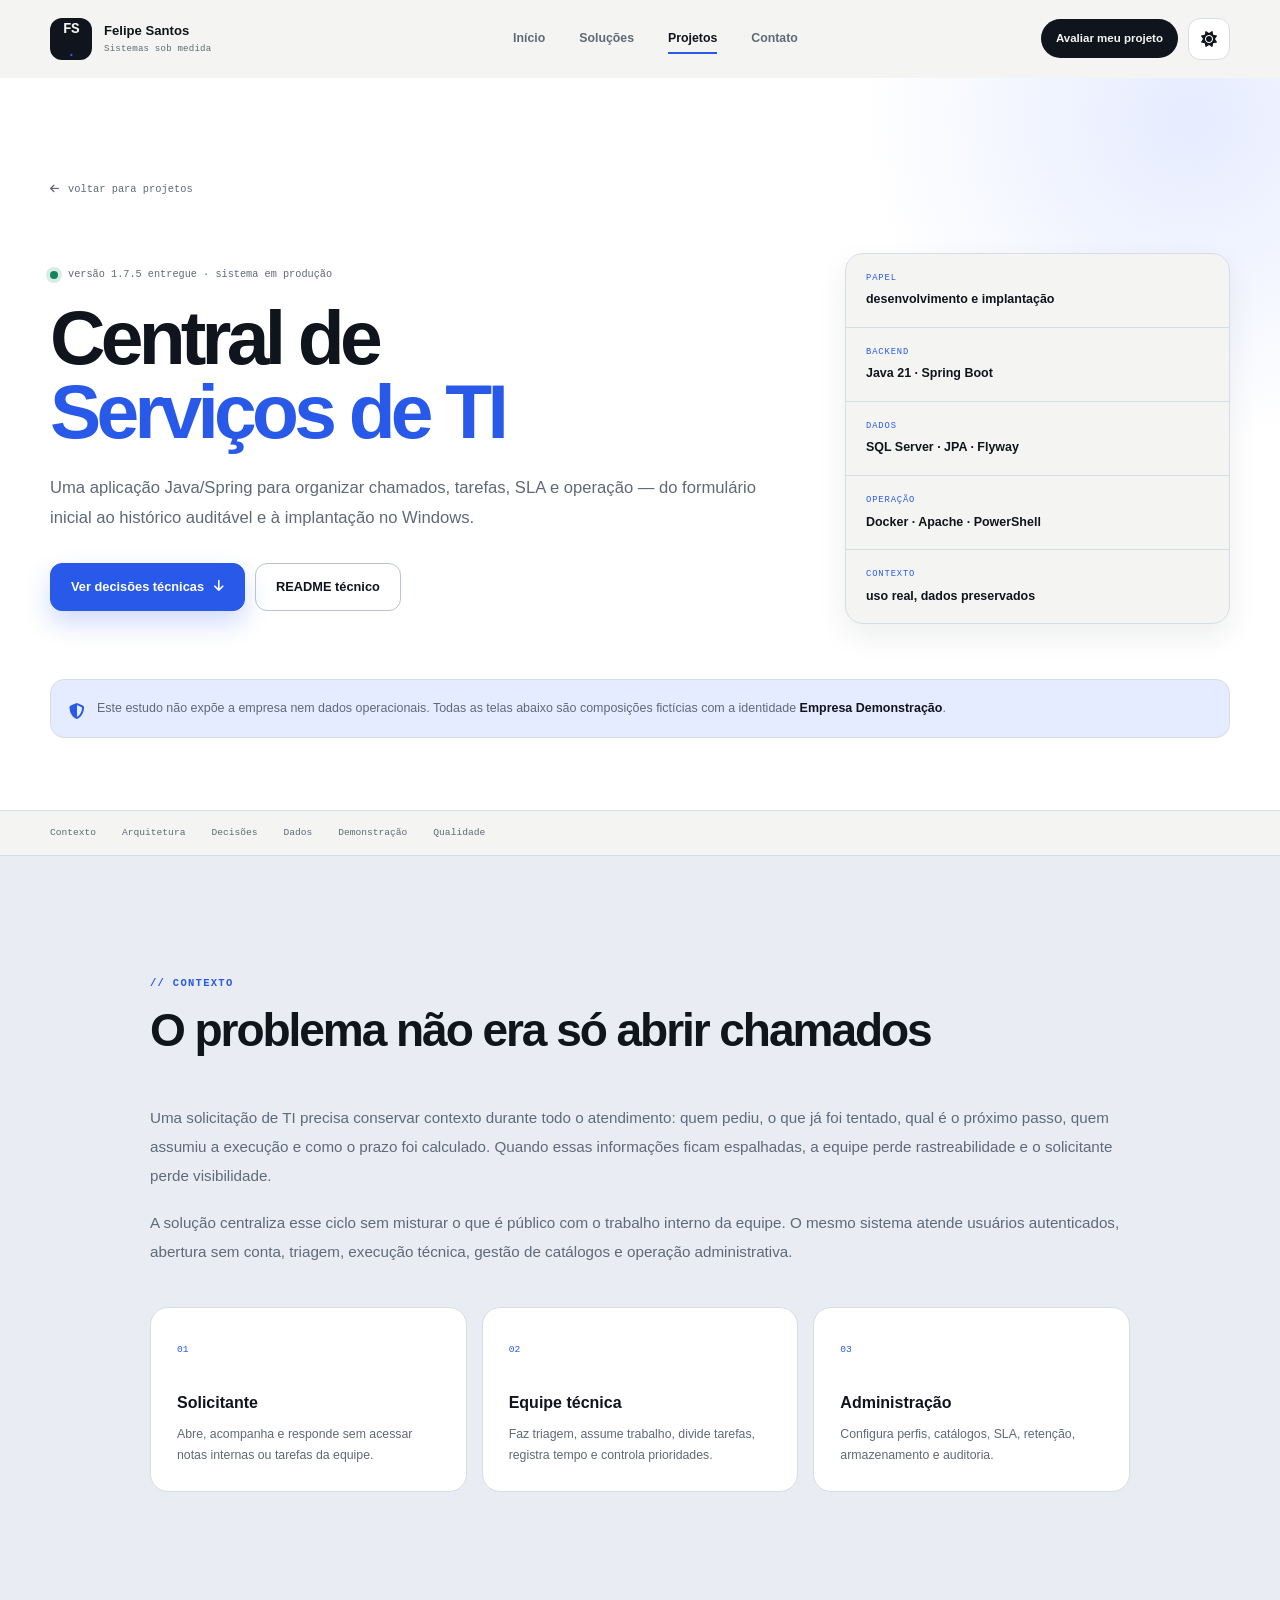
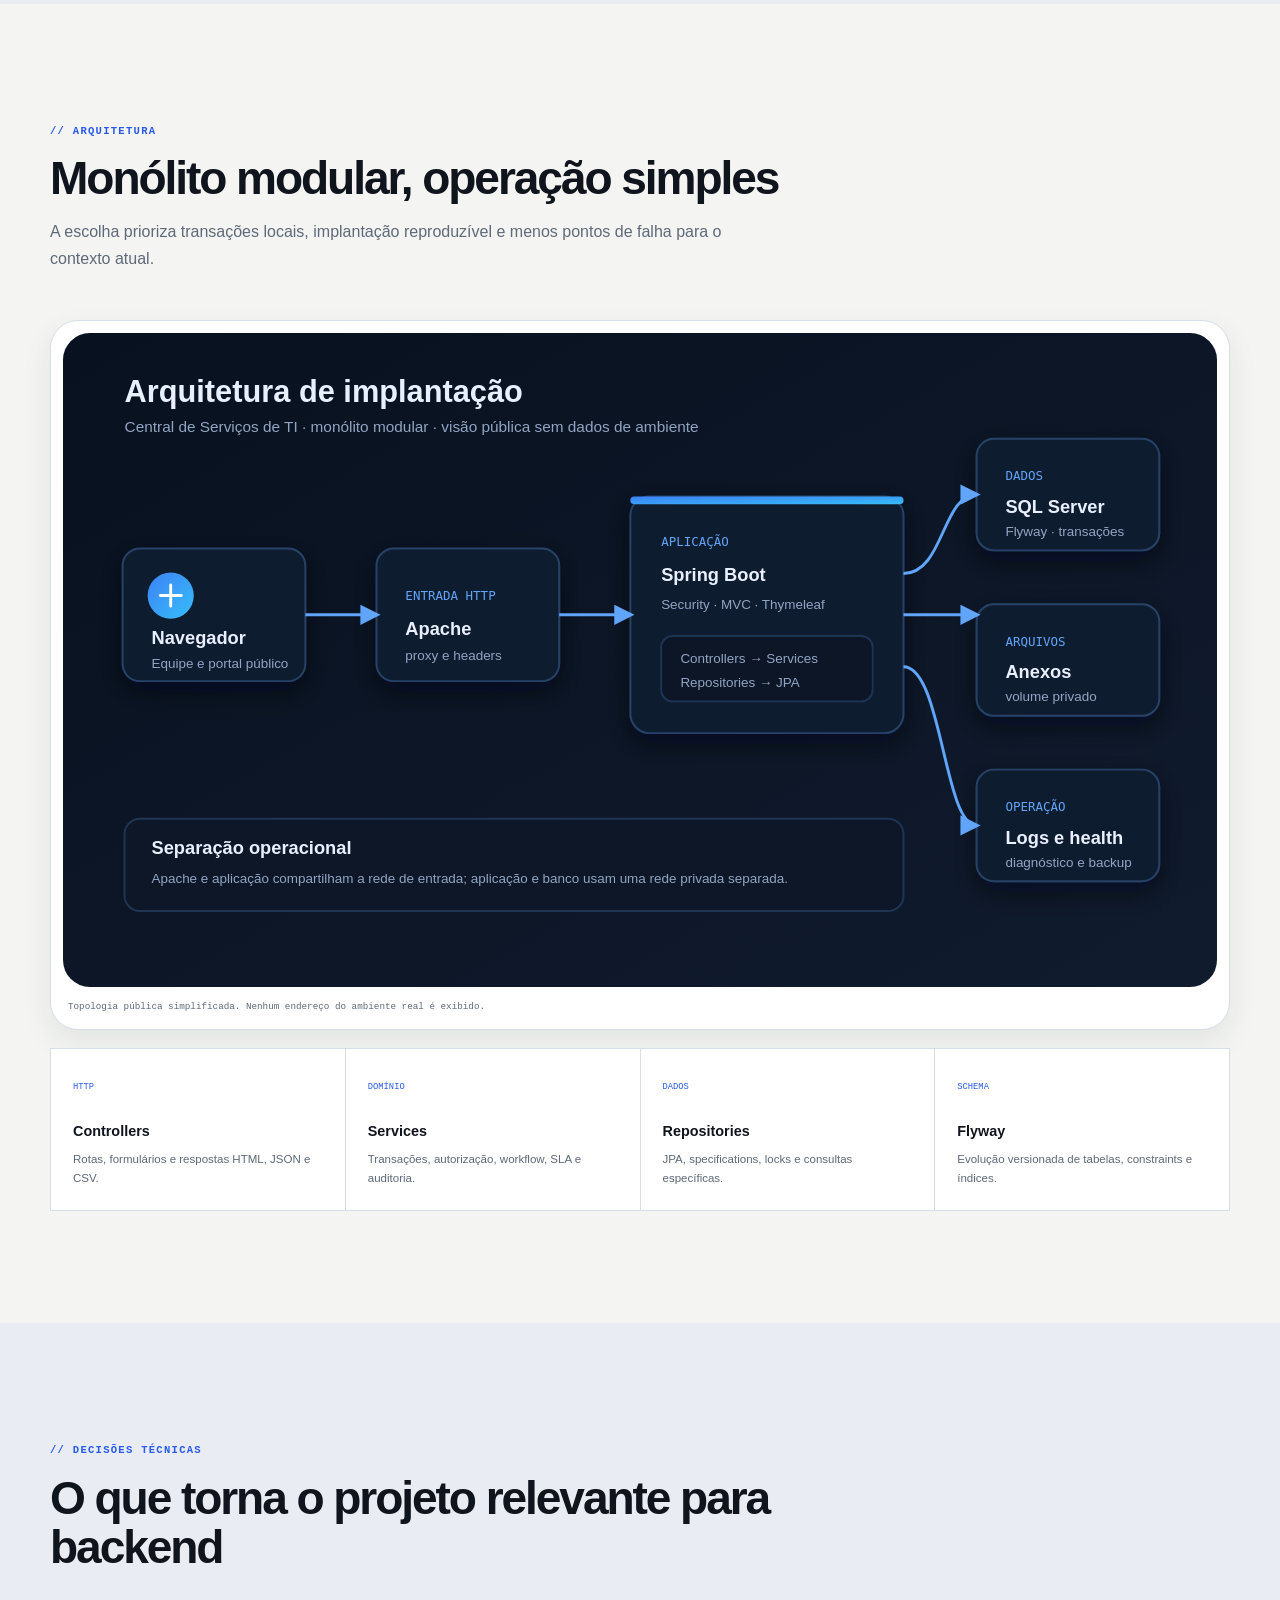
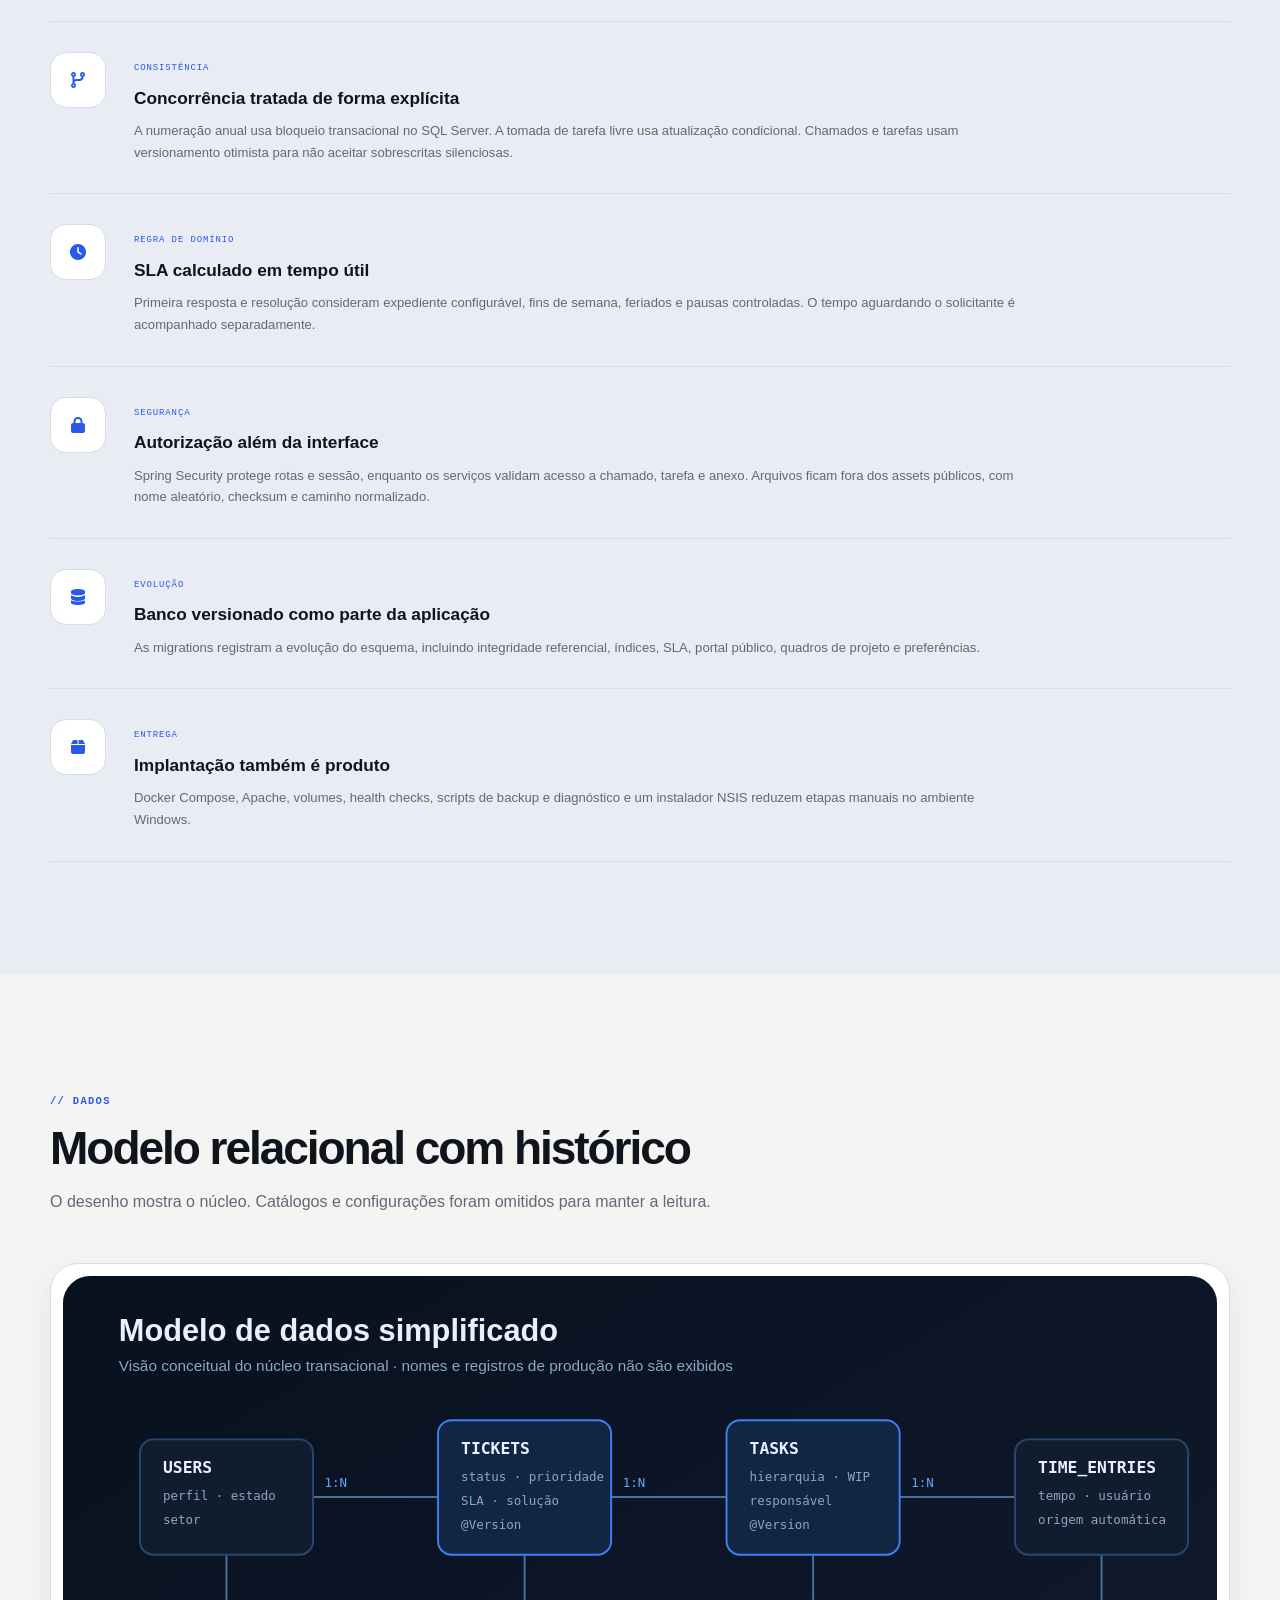
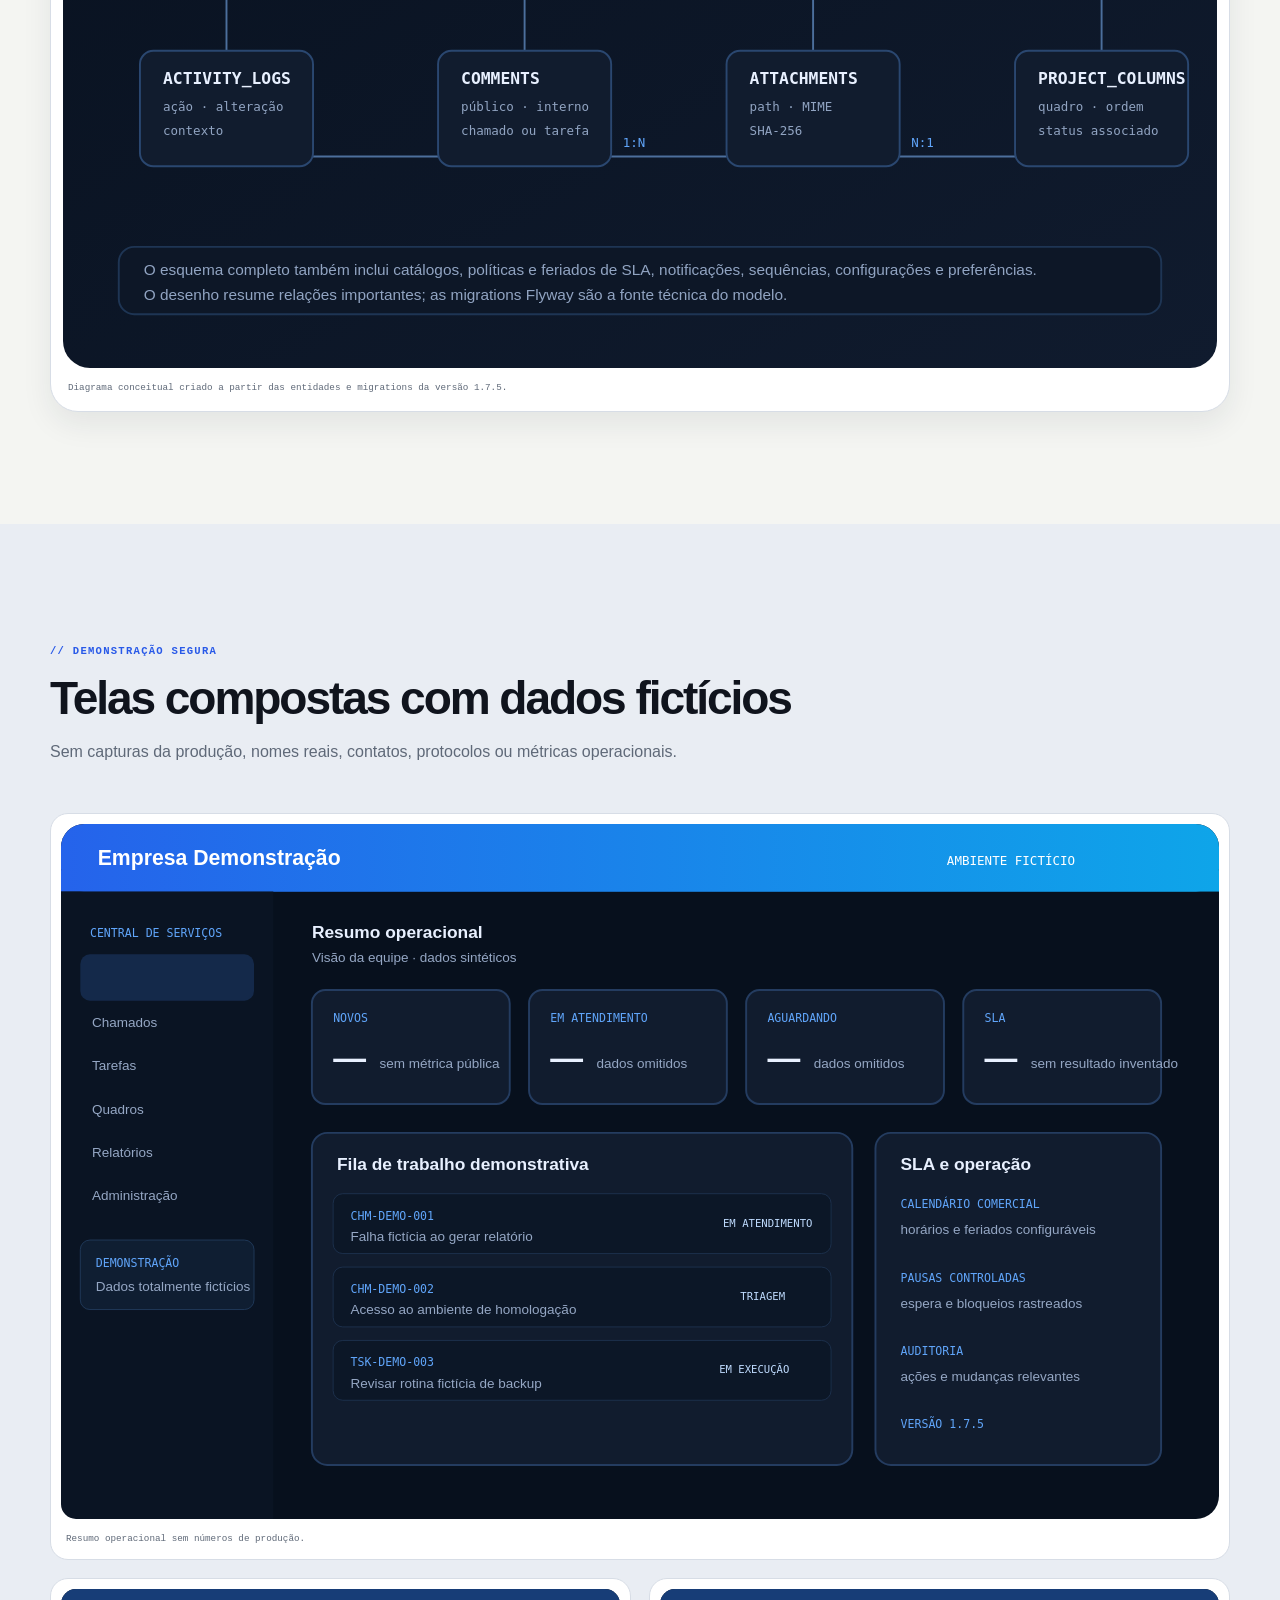
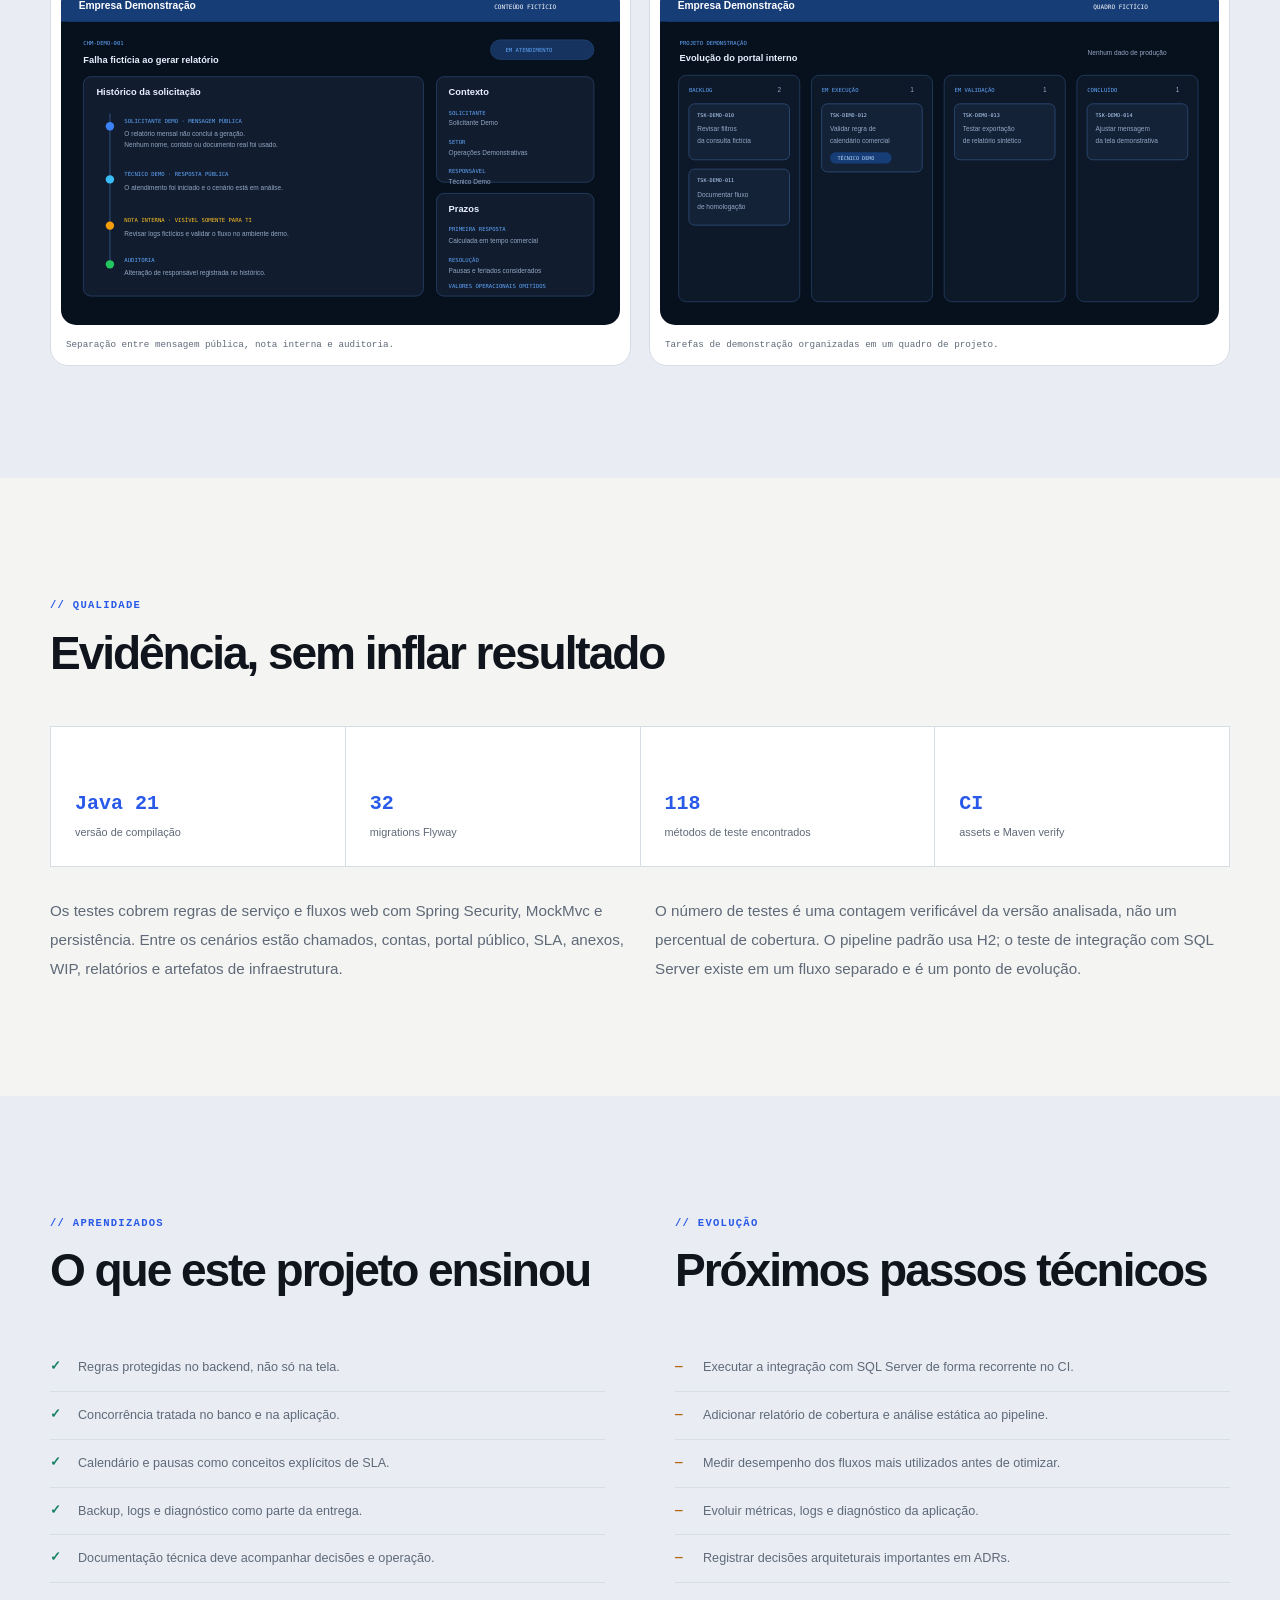
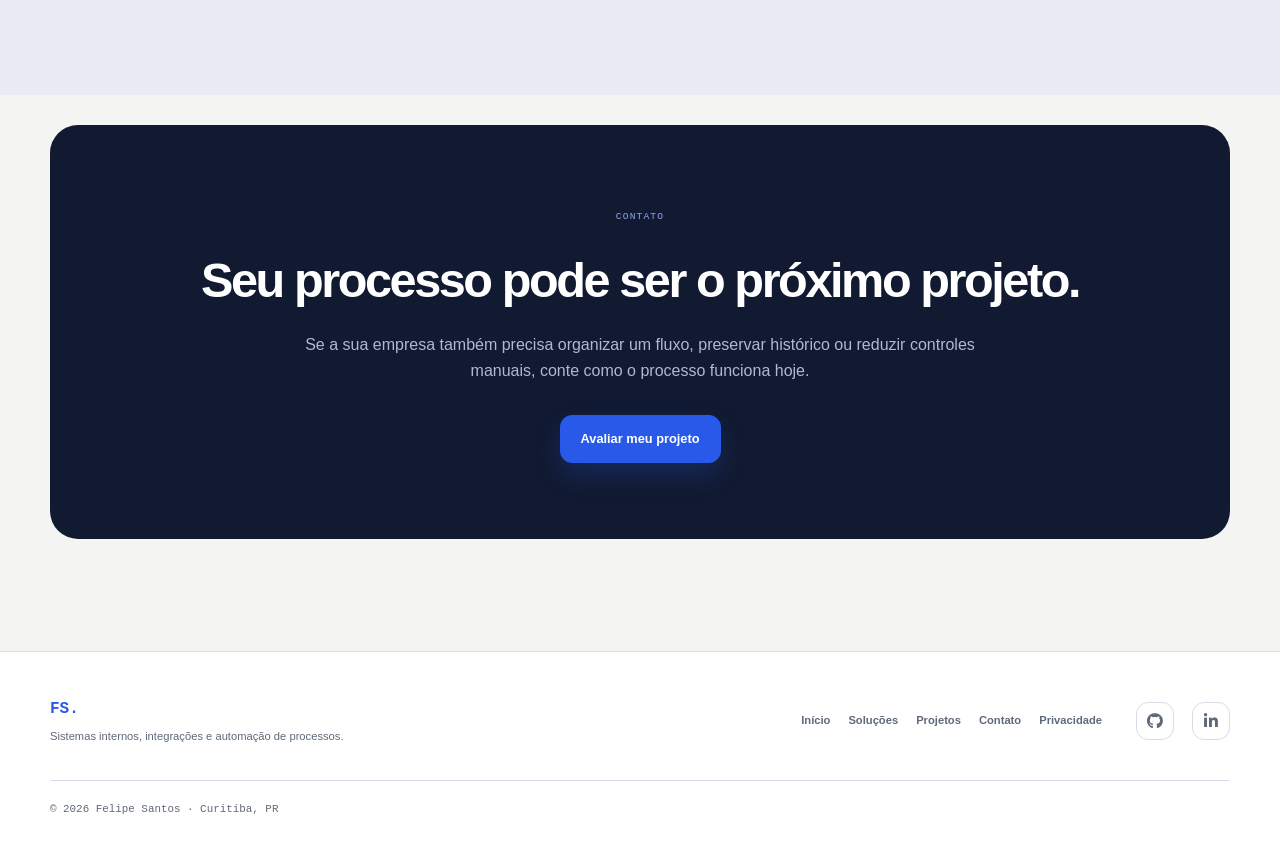
==== commit 20f81c17: "Reposition portfolio for software services" ====
--- a/central-servicos-ti.html
+++ b/central-servicos-ti.html
@@ -3,33 +3,35 @@
 <head>
   <meta charset="UTF-8">
   <meta name="viewport" content="width=device-width, initial-scale=1.0">
-  <meta name="description" content="Estudo de caso: Central de Serviços de TI em Java 21, Spring Boot e SQL Server, em produção e com usuários reais.">
+  <meta name="description" content="Estudo de caso de um sistema de chamados em produção, com Java 21, Spring Boot, SQL Server, SLA, segurança, testes e implantação local.">
+  <meta name="theme-color" content="#111a31">
   <title>Central de Serviços de TI · Estudo de caso</title>
   <link rel="canonical" href="https://ofelipesantos.com.br/central-servicos-ti.html">
   <meta property="og:title" content="Central de Serviços de TI · Estudo de caso">
   <meta property="og:description" content="Java 21, Spring Boot, SQL Server, segurança, SLA, testes e implantação.">
   <meta property="og:type" content="article">
   <meta property="og:url" content="https://ofelipesantos.com.br/central-servicos-ti.html">
-  <link rel="icon" type="image/png" href="assets/icons/favicon3.png">
-  <link rel="preconnect" href="https://fonts.googleapis.com">
-  <link rel="preconnect" href="https://fonts.gstatic.com" crossorigin>
-  <link href="https://fonts.googleapis.com/css2?family=IBM+Plex+Mono:wght@400;500;600&family=Manrope:wght@400;500;600;700;800&display=swap" rel="stylesheet">
-  <link rel="stylesheet" href="https://cdnjs.cloudflare.com/ajax/libs/font-awesome/6.5.0/css/all.min.css">
-    <link rel="stylesheet" href="css/styles.css?v=6">
+  <meta property="og:locale" content="pt_BR">
+  <meta property="og:image" content="https://ofelipesantos.com.br/assets/social/felipe-santos-sistemas-sob-medida.png">
+  <meta name="twitter:card" content="summary_large_image">
+  <link rel="icon" type="image/svg+xml" href="assets/icons/favicon.svg">
+  <link rel="stylesheet" href="https://cdnjs.cloudflare.com/ajax/libs/font-awesome/6.5.0/css/all.min.css" media="print" onload="this.media='all'">
+  <noscript><link rel="stylesheet" href="https://cdnjs.cloudflare.com/ajax/libs/font-awesome/6.5.0/css/all.min.css"></noscript>
+  <link rel="stylesheet" href="css/styles.css?v=7">
 </head>
 <body data-page="projetos">
   <header class="topnav">
-    <a href="index.html" class="nav-brand" aria-label="Página inicial de Felipe Santos"><span class="brand-mark mono">FS<span>.</span></span><span class="brand-copy">Felipe Santos<small>Desenvolvedor de Software</small></span></a>
+    <a href="index.html" class="nav-brand"><span class="brand-mark mono">FS<span>.</span></span><span class="brand-copy">Felipe Santos<small>Sistemas sob medida</small></span></a>
     <nav aria-label="Navegação principal"><ul class="nav-menu">
       <li><a href="index.html" class="nav-link" data-page="home">Início</a></li>
+      <li><a href="servicos.html" class="nav-link" data-page="servicos">Soluções</a></li>
       <li><a href="projetos.html" class="nav-link" data-page="projetos">Projetos</a></li>
-      <li><a href="servicos.html" class="nav-link" data-page="servicos">Atuação</a></li>
       <li><a href="contato.html" class="nav-link" data-page="contato">Contato</a></li>
     </ul></nav>
     <div class="nav-right">
-      <a href="contato.html" class="nav-cta">Vamos conversar <i class="fas fa-arrow-right"></i></a>
+      <a href="contato.html" class="nav-cta" data-track="contact_header">Avaliar meu projeto</a>
       <button type="button" class="theme-toggle" id="themeToggle" title="Alternar tema" aria-label="Alternar tema"><i class="fas fa-sun" id="icon-sun"></i><i class="fas fa-moon" id="icon-moon"></i></button>
-      <button type="button" class="hamburger" id="hamburger" aria-label="Abrir menu" aria-controls="mobileNav"><span></span><span></span><span></span></button>
+      <button type="button" class="hamburger" id="hamburger" aria-label="Abrir menu" aria-controls="mobileNav" aria-expanded="false"><span></span><span></span><span></span></button>
     </div>
   </header>
 
@@ -38,11 +40,11 @@
     <div class="mobile-nav-header"><span class="brand-mark mono">FS<span>.</span></span><button type="button" class="close-mobile-nav" id="closeMobileNav" aria-label="Fechar menu">&times;</button></div>
     <ul class="mobile-nav-menu">
       <li><a href="index.html" class="mobile-nav-link" data-page="home">Início</a></li>
+      <li><a href="servicos.html" class="mobile-nav-link" data-page="servicos">Soluções</a></li>
       <li><a href="projetos.html" class="mobile-nav-link" data-page="projetos">Projetos</a></li>
-      <li><a href="servicos.html" class="mobile-nav-link" data-page="servicos">Atuação</a></li>
       <li><a href="contato.html" class="mobile-nav-link" data-page="contato">Contato</a></li>
     </ul>
-    <div class="mobile-nav-footer"><span class="status-dot"></span> Aberto a oportunidades</div>
+    <div class="mobile-nav-footer">Projetos de software sob medida</div>
   </nav>
 
   <main class="main case-page">
@@ -50,7 +52,7 @@
       <div class="container">
         <a href="projetos.html" class="case-back mono"><i class="fas fa-arrow-left"></i> voltar para projetos</a>
         <div class="case-hero-grid">
-          <div class="fade-up">
+          <div>
             <div class="case-kicker mono"><span class="status-dot"></span> versão 1.7.5 entregue · sistema em produção</div>
             <h1 class="case-title head">Central de<br><span>Serviços de TI</span></h1>
             <p class="case-lead">Uma aplicação Java/Spring para organizar chamados, tarefas, SLA e operação — do formulário inicial ao histórico auditável e à implantação no Windows.</p>
@@ -59,7 +61,7 @@
               <a href="docs/central-servicos/README.md" class="btn-ghost">README técnico</a>
             </div>
           </div>
-          <aside class="case-facts fade-up delay-1">
+          <aside class="case-facts">
             <div class="case-fact"><span class="mono">papel</span><strong>desenvolvimento e implantação</strong></div>
             <div class="case-fact"><span class="mono">backend</span><strong>Java 21 · Spring Boot</strong></div>
             <div class="case-fact"><span class="mono">dados</span><strong>SQL Server · JPA · Flyway</strong></div>
@@ -202,17 +204,20 @@
       <div class="container">
         <div class="case-final-card fade-up">
           <span class="mono">CONTATO</span>
-          <h2 class="head">Vamos conversar?</h2>
-          <p>Estou aberto a oportunidades em desenvolvimento de software, principalmente com Backend Java/Spring.</p>
-          <div class="case-actions"><a href="contato.html" class="btn-primary">Entrar em contato <i class="fas fa-arrow-right"></i></a></div>
-        </div>
-      </div>
-    </section>
-
-    <footer><div class="footer-inner"><div><div class="footer-brand mono">FS.</div><p>Software corporativo com foco em Backend Java/Spring.</p></div><div class="footer-links"><a href="index.html">Início</a><a href="projetos.html">Projetos</a><a href="servicos.html">Atuação</a><a href="contato.html">Contato</a></div><div class="footer-socials"><a href="https://github.com/oofelipesantos" target="_blank" rel="noopener" aria-label="GitHub"><i class="fab fa-github"></i></a><a href="https://www.linkedin.com/in/oofelipesantos/" target="_blank" rel="noopener" aria-label="LinkedIn"><i class="fab fa-linkedin-in"></i></a></div><p class="footer-copy mono">© 2026 Felipe Santos · Curitiba, PR</p></div></footer>
+          <h2 class="head">Seu processo pode ser o próximo projeto.</h2>
+          <p>Se a sua empresa também precisa organizar um fluxo, preservar histórico ou reduzir controles manuais, conte como o processo funciona hoje.</p>
+          <div class="case-actions"><a href="contato.html" class="btn-primary" data-track="contact_case_study">Avaliar meu projeto</a></div>
+        </div>
+      </div>
+    </section>
+
+    <footer><div class="footer-inner"><div><div class="footer-brand mono">FS.</div><p>Sistemas internos, integrações e automação de processos.</p></div><div class="footer-links"><a href="index.html">Início</a><a href="servicos.html">Soluções</a><a href="projetos.html">Projetos</a><a href="contato.html">Contato</a><a href="privacidade.html">Privacidade</a><button type="button" class="footer-privacy-button" data-privacy-settings>Preferências</button></div><div class="footer-socials"><a href="https://github.com/oofelipesantos" target="_blank" rel="noopener" aria-label="GitHub"><i class="fab fa-github"></i></a><a href="https://www.linkedin.com/in/oofelipesantos/" target="_blank" rel="noopener" aria-label="LinkedIn"><i class="fab fa-linkedin-in"></i></a></div><p class="footer-copy mono">© 2026 Felipe Santos · Curitiba, PR</p></div></footer>
   </main>
 
+  <div class="privacy-banner" id="privacyBanner" role="dialog" aria-labelledby="privacyTitle" aria-modal="false" hidden><div><strong id="privacyTitle">Medição com respeito à sua privacidade</strong><p>Com sua autorização, uso dados de navegação para entender quais conteúdos ajudam mais. Nenhum dado digitado no formulário é enviado às ferramentas de análise.</p><a href="privacidade.html">Ver política de privacidade</a></div><div class="privacy-actions"><button type="button" class="btn-ghost" data-consent="denied">Recusar</button><button type="button" class="btn-primary" data-consent="granted">Aceitar análise</button></div></div>
   <button type="button" id="topBtn" class="top-btn" title="Voltar ao topo" aria-label="Voltar ao topo"><i class="fas fa-arrow-up"></i></button>
-  <script src="js/script.js?v=4"></script>
+  <script src="js/analytics-config.js?v=1"></script>
+  <script src="js/analytics.js?v=1" defer></script>
+  <script src="js/script.js?v=5" defer></script>
 </body>
 </html>
--- a/css/styles.css
+++ b/css/styles.css
@@ -21,8 +21,8 @@
   --radius: 18px;
   --radius-lg: 28px;
   --nav-h: 78px;
-  --body: 'Manrope', sans-serif;
-  --mono: 'IBM Plex Mono', monospace;
+  --body: "Segoe UI", Inter, Roboto, Helvetica, Arial, sans-serif;
+  --mono: "Cascadia Code", "SFMono-Regular", Consolas, "Liberation Mono", monospace;
   --ease: 180ms ease;
 }
 
@@ -220,7 +220,16 @@
 .closing-cta { display: grid; grid-template-columns: 1fr auto; gap: 50px; align-items: end; padding: clamp(32px, 6vw, 64px); border: 1px solid var(--line); border-radius: var(--radius-lg); background: var(--surface); box-shadow: var(--shadow-sm); }
 .closing-cta > div:first-child > span { color: var(--accent); font-size: 0.62rem; letter-spacing: 0.12em; }
 .closing-cta h2 { max-width: 780px; margin-top: 12px; font-size: clamp(1.75rem, 3.2vw, 2.9rem); line-height: 1.13; letter-spacing: -0.045em; }
+.closing-copy { max-width: 720px; margin-top: 14px; color: var(--muted); font-size: 0.9rem; }
 .closing-actions { display: flex; flex-wrap: wrap; gap: 10px; }
+
+.offer-grid { position: relative; display: grid; grid-template-columns: repeat(3, 1fr); gap: 16px; }
+.offer-card { min-height: 320px; display: flex; flex-direction: column; padding: 30px; border: 1px solid rgba(255,255,255,0.14); border-radius: var(--radius); background: rgba(255,255,255,0.045); }
+.offer-card > span { color: #819ceb; font-size: 0.64rem; }
+.offer-card h3 { margin: 42px 0 13px; color: #fff; font-size: 1.35rem; line-height: 1.2; letter-spacing: -0.035em; }
+.offer-card p { color: #aebbd2; font-size: 0.84rem; }
+.offer-card a { width: fit-content; margin-top: auto; padding-top: 28px; color: #9eb6f4; font-size: 0.78rem; font-weight: 700; }
+.offer-card a:hover { color: #fff; }
 
 /* Cabeçalhos internos */
 .page-hero { padding: 76px 0 64px; border-bottom: 1px solid var(--line); background: var(--surface); }
@@ -273,6 +282,16 @@
 .proof-item p { color: var(--muted); font-size: 0.78rem; }
 
 /* Atuação */
+.solution-list { border-top: 1px solid var(--line); }
+.solution-row { display: grid; grid-template-columns: 70px minmax(0, 1.25fr) minmax(280px, 0.75fr); gap: 42px; padding: 56px 0; border-bottom: 1px solid var(--line); scroll-margin-top: calc(var(--nav-h) + 28px); }
+.solution-number { color: var(--accent); font-size: 0.72rem; }
+.solution-main h2 { max-width: 720px; margin: 10px 0 16px; font-size: clamp(1.8rem, 3.3vw, 3rem); line-height: 1.08; letter-spacing: -0.05em; }
+.solution-main p { max-width: 720px; color: var(--muted); font-size: 0.94rem; }
+.solution-fit { padding: 24px; border: 1px solid var(--line); border-radius: var(--radius); background: var(--surface); }
+.solution-fit strong { display: block; margin-bottom: 12px; font-size: 0.82rem; }
+.solution-fit ul { list-style: none; }
+.solution-fit li { position: relative; padding: 8px 0 8px 18px; color: var(--muted); font-size: 0.76rem; }
+.solution-fit li::before { content: ''; position: absolute; top: 17px; left: 0; width: 6px; height: 6px; border-radius: 50%; background: var(--accent); }
 .positioning-grid { display: grid; grid-template-columns: 1fr 1fr; gap: 18px; margin-bottom: 100px; }
 .position-card { min-height: 330px; padding: clamp(28px, 5vw, 52px); border: 1px solid var(--line); border-radius: var(--radius-lg); background: var(--surface); }
 .position-card.primary { background: var(--navy); border-color: var(--navy); color: #f5f7ff; }
@@ -325,11 +344,15 @@
 .form-2col { display: grid; grid-template-columns: 1fr 1fr; gap: 14px; }
 .form-group { margin-bottom: 18px; }
 .form-group label { display: block; margin-bottom: 7px; color: var(--muted); font-family: var(--mono); font-size: 0.62rem; font-weight: 500; }
+.form-group .optional { color: var(--muted-2); font-family: var(--body); font-size: 0.7rem; font-weight: 400; }
 .form-group input, .form-group select, .form-group textarea { width: 100%; border: 1px solid var(--line); border-radius: 12px; background: var(--bg); color: var(--ink); padding: 13px 14px; outline: none; font-size: 0.84rem; transition: border-color var(--ease), box-shadow var(--ease); }
 .form-group input:focus, .form-group select:focus, .form-group textarea:focus { border-color: var(--accent); box-shadow: 0 0 0 3px var(--accent-soft); }
 .form-group textarea { min-height: 150px; resize: vertical; }
 .form-group ::placeholder { color: var(--muted-2); }
 .captcha-box { margin: 8px 0 22px; }
+.botcheck { position: absolute !important; left: -9999px !important; width: 1px !important; height: 1px !important; opacity: 0 !important; }
+.form-privacy { margin: 2px 0 18px; color: var(--muted); font-size: 0.7rem; }
+.form-privacy a { color: var(--accent); text-decoration: underline; text-underline-offset: 3px; }
 .captcha-help { display: block; margin-top: 7px; color: var(--muted); font-family: var(--mono); font-size: 0.57rem; }
 .submit-btn { min-height: 50px; display: inline-flex; align-items: center; justify-content: center; gap: 10px; padding: 0 22px; border: 0; border-radius: 12px; background: var(--accent); color: #fff; font-size: 0.82rem; font-weight: 800; cursor: pointer; transition: transform var(--ease), background var(--ease); }
 .submit-btn:hover { transform: translateY(-2px); background: var(--accent-strong); }
@@ -409,14 +432,34 @@
 .footer-brand { color: var(--accent); font-weight: 600; }
 .footer-inner > div:first-child > p { margin-top: 5px; color: var(--muted); font-size: 0.7rem; }
 .footer-links, .footer-socials { display: flex; align-items: center; gap: 18px; }
-.footer-links a { color: var(--muted); font-size: 0.7rem; font-weight: 700; }
-.footer-links a:hover { color: var(--accent); }
+.footer-links a, .footer-privacy-button { color: var(--muted); font-size: 0.7rem; font-weight: 700; }
+.footer-links a:hover, .footer-privacy-button:hover { color: var(--accent); }
+.footer-privacy-button { padding: 0; border: 0; background: transparent; cursor: pointer; }
 .footer-socials a { width: 38px; height: 38px; display: grid; place-items: center; border: 1px solid var(--line); border-radius: 12px; color: var(--muted); }
 .footer-socials a:hover { color: var(--accent); border-color: var(--accent); }
-.footer-copy { grid-column: 1 / -1; padding-top: 20px; border-top: 1px solid var(--line); color: var(--muted-2); font-size: 0.56rem; }
+.footer-copy { grid-column: 1 / -1; padding-top: 20px; border-top: 1px solid var(--line); color: var(--muted); font-size: 0.68rem; }
 .top-btn { position: fixed; right: 24px; bottom: 24px; z-index: 600; width: 44px; height: 44px; display: none; place-items: center; border: 1px solid var(--line); border-radius: 13px; background: var(--surface); color: var(--muted); box-shadow: var(--shadow-sm); cursor: pointer; }
 .top-btn.show { display: grid; }
 .top-btn:hover { color: var(--accent); border-color: var(--accent); }
+
+/* Privacidade e mensuração */
+.privacy-banner { position: fixed; right: 24px; bottom: 24px; left: 24px; z-index: 1200; max-width: 1120px; margin: 0 auto; display: grid; grid-template-columns: 1fr auto; gap: 28px; align-items: center; padding: 24px; border: 1px solid var(--line-strong); border-radius: var(--radius); background: var(--surface); box-shadow: var(--shadow-lg); }
+.privacy-banner[hidden] { display: none; }
+.privacy-banner strong { font-size: 0.96rem; }
+.privacy-banner p { max-width: 760px; margin-top: 5px; color: var(--muted); font-size: 0.76rem; }
+.privacy-banner a { display: inline-block; margin-top: 7px; color: var(--accent); font-size: 0.7rem; font-weight: 700; }
+.privacy-actions { display: flex; gap: 9px; }
+.privacy-actions .btn-primary, .privacy-actions .btn-ghost { min-height: 42px; white-space: nowrap; }
+.analytics-disabled [data-privacy-settings] { display: none; }
+.privacy-content { max-width: 820px; }
+.privacy-updated { margin-bottom: 48px; color: var(--accent); font-size: 0.65rem; letter-spacing: 0.08em; }
+.privacy-content article { padding: 34px 0; border-top: 1px solid var(--line); }
+.privacy-content article:last-child { border-bottom: 1px solid var(--line); }
+.privacy-content h2 { margin-bottom: 12px; font-size: clamp(1.35rem, 2.5vw, 1.9rem); letter-spacing: -0.035em; }
+.privacy-content p { color: var(--muted); line-height: 1.85; }
+.privacy-content p + p { margin-top: 12px; }
+.privacy-content a { color: var(--accent); text-decoration: underline; text-underline-offset: 3px; }
+.privacy-inline-button { margin-top: 20px; }
 
 @media (prefers-reduced-motion: reduce) {
   html { scroll-behavior: auto; }
@@ -437,6 +480,10 @@
   .featured-project { grid-template-columns: 1fr; }
   .featured-project-copy { padding-top: 44px; }
   .services-grid { grid-template-columns: repeat(2, 1fr); }
+  .offer-grid { grid-template-columns: 1fr; }
+  .offer-card { min-height: 260px; }
+  .solution-row { grid-template-columns: 54px 1fr; }
+  .solution-fit { grid-column: 2; }
   .proof-grid { grid-template-columns: repeat(2, 1fr); }
   .contact-grid { grid-template-columns: 1fr; }
   .contact-aside { display: grid; grid-template-columns: 1fr 1fr; gap: 0 30px; }
@@ -470,6 +517,8 @@
   .projects-grid, .positioning-grid { grid-template-columns: 1fr; }
   .project-card { min-height: 340px; }
   .services-grid { grid-template-columns: 1fr; }
+  .solution-row { grid-template-columns: 1fr; gap: 20px; }
+  .solution-fit { grid-column: 1; }
   .process-row { grid-template-columns: 58px 1fr; gap: 18px; }
   .process-row p { grid-column: 2; }
   .contact-aside { display: block; }
@@ -485,6 +534,9 @@
   .footer-links { grid-column: 1 / -1; grid-row: 2; }
   .footer-socials { grid-column: 2; grid-row: 1; }
   .footer-copy { grid-row: 3; }
+  .privacy-banner { right: 16px; bottom: 16px; left: 16px; grid-template-columns: 1fr; gap: 18px; }
+  .privacy-actions { width: 100%; }
+  .privacy-actions .btn-primary, .privacy-actions .btn-ghost { flex: 1; }
 }
 
 @media (max-width: 520px) {
@@ -525,5 +577,6 @@
   .footer-inner { grid-template-columns: 1fr; }
   .footer-socials { grid-column: 1; grid-row: auto; }
   .footer-links { grid-column: 1; grid-row: auto; gap: 12px; }
+  .footer-links { flex-wrap: wrap; }
   .footer-copy { grid-row: auto; }
 }
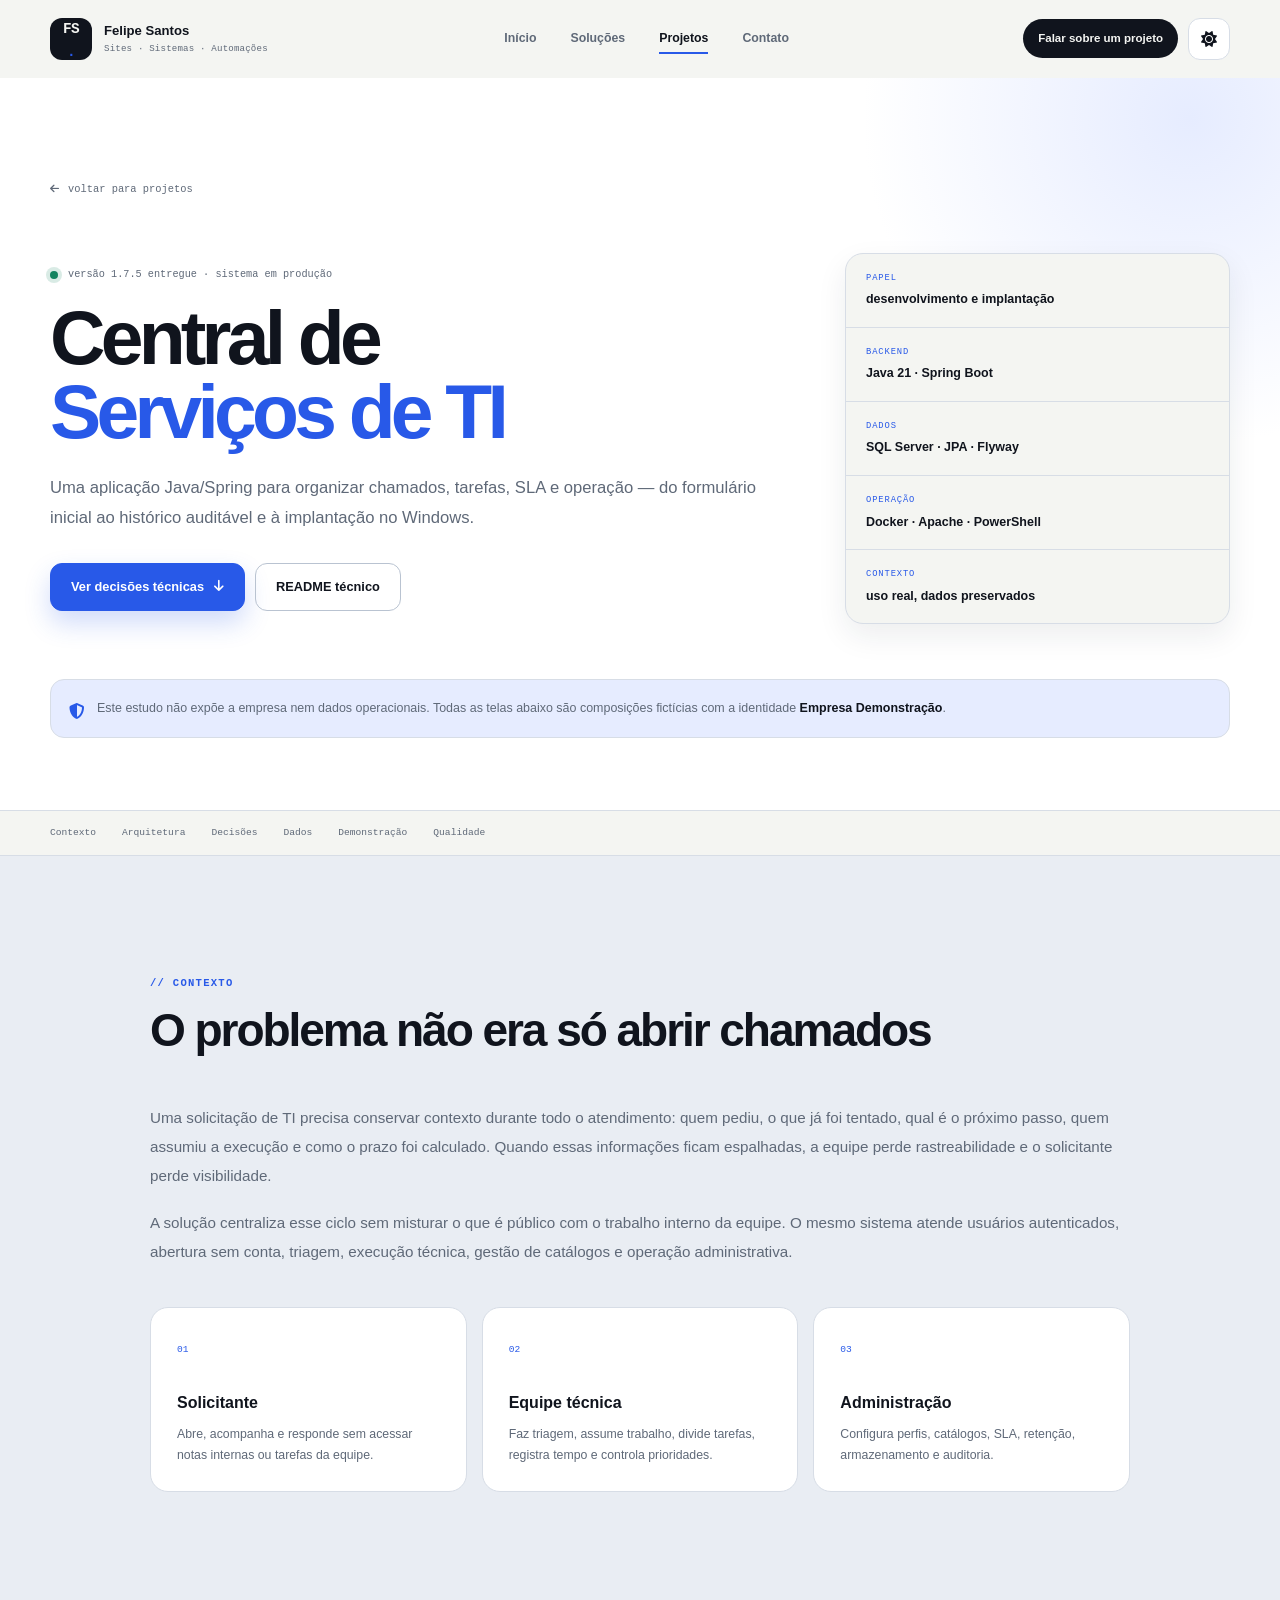
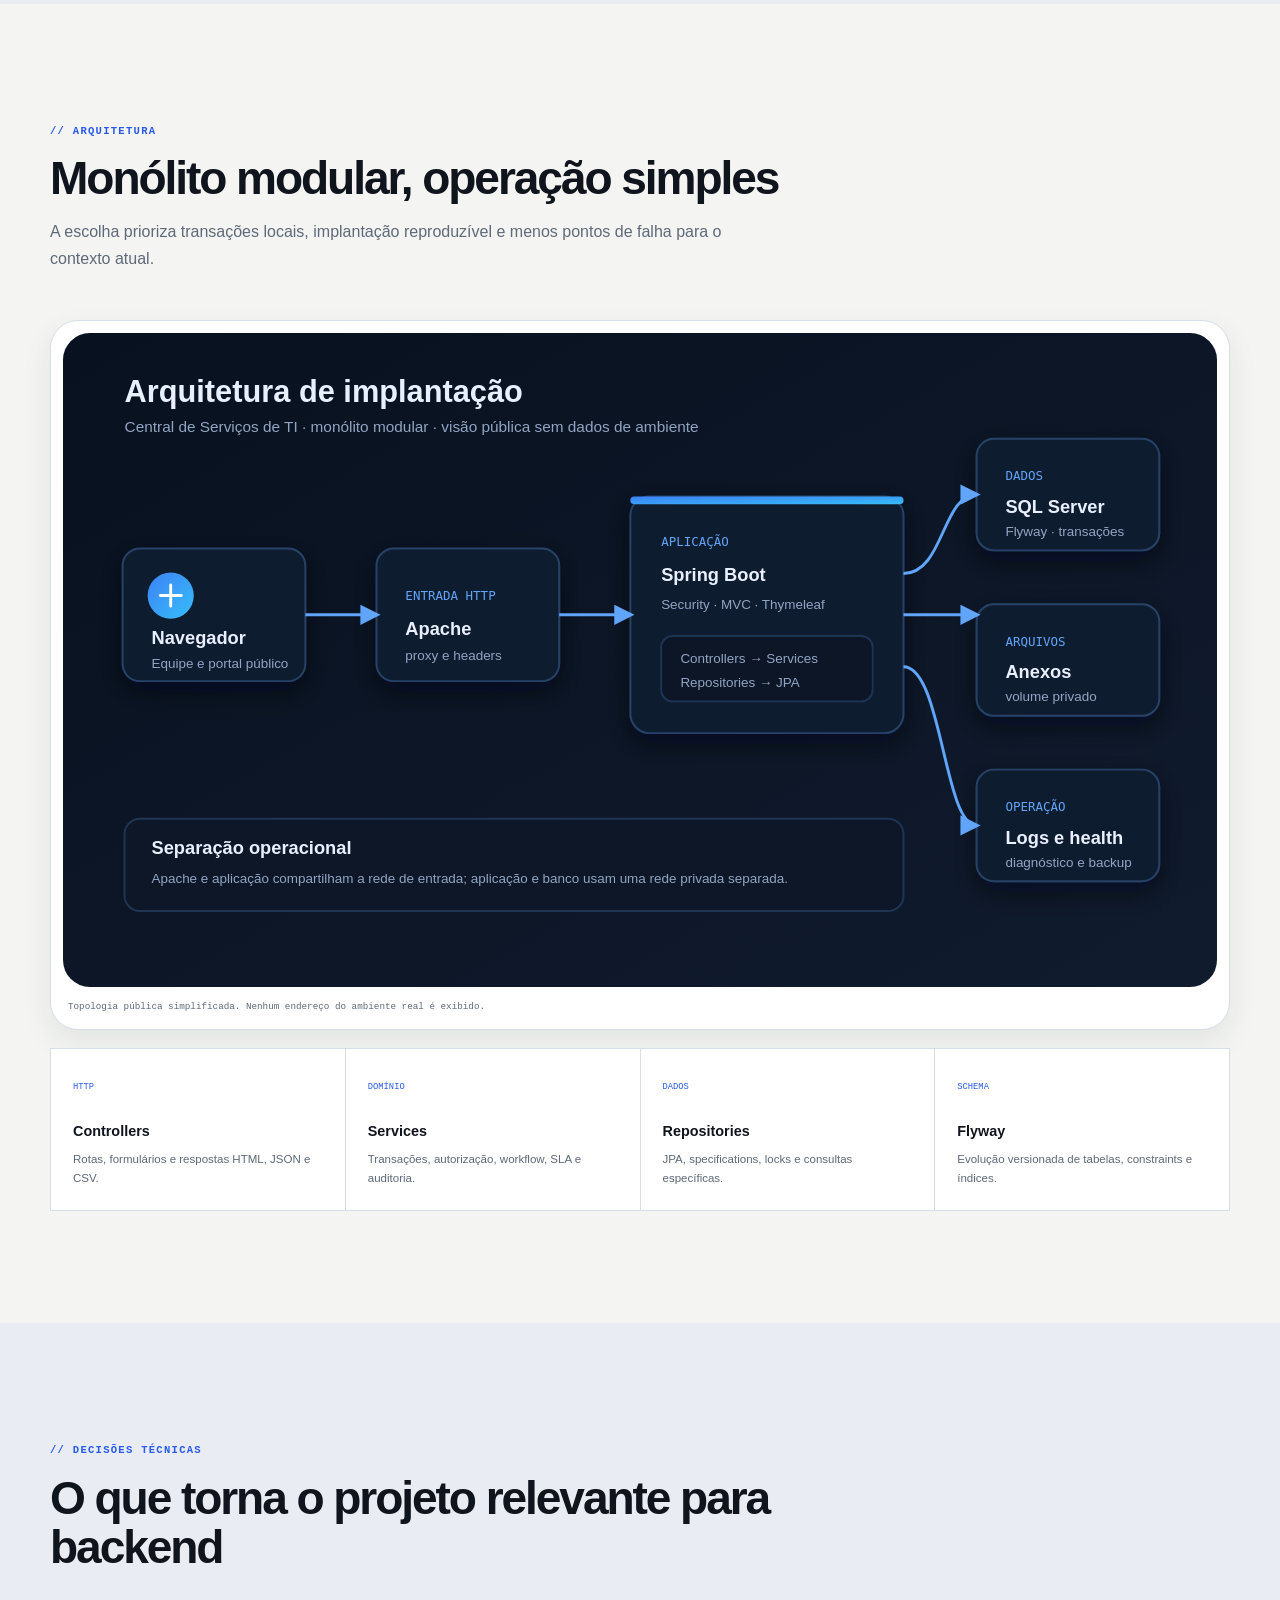
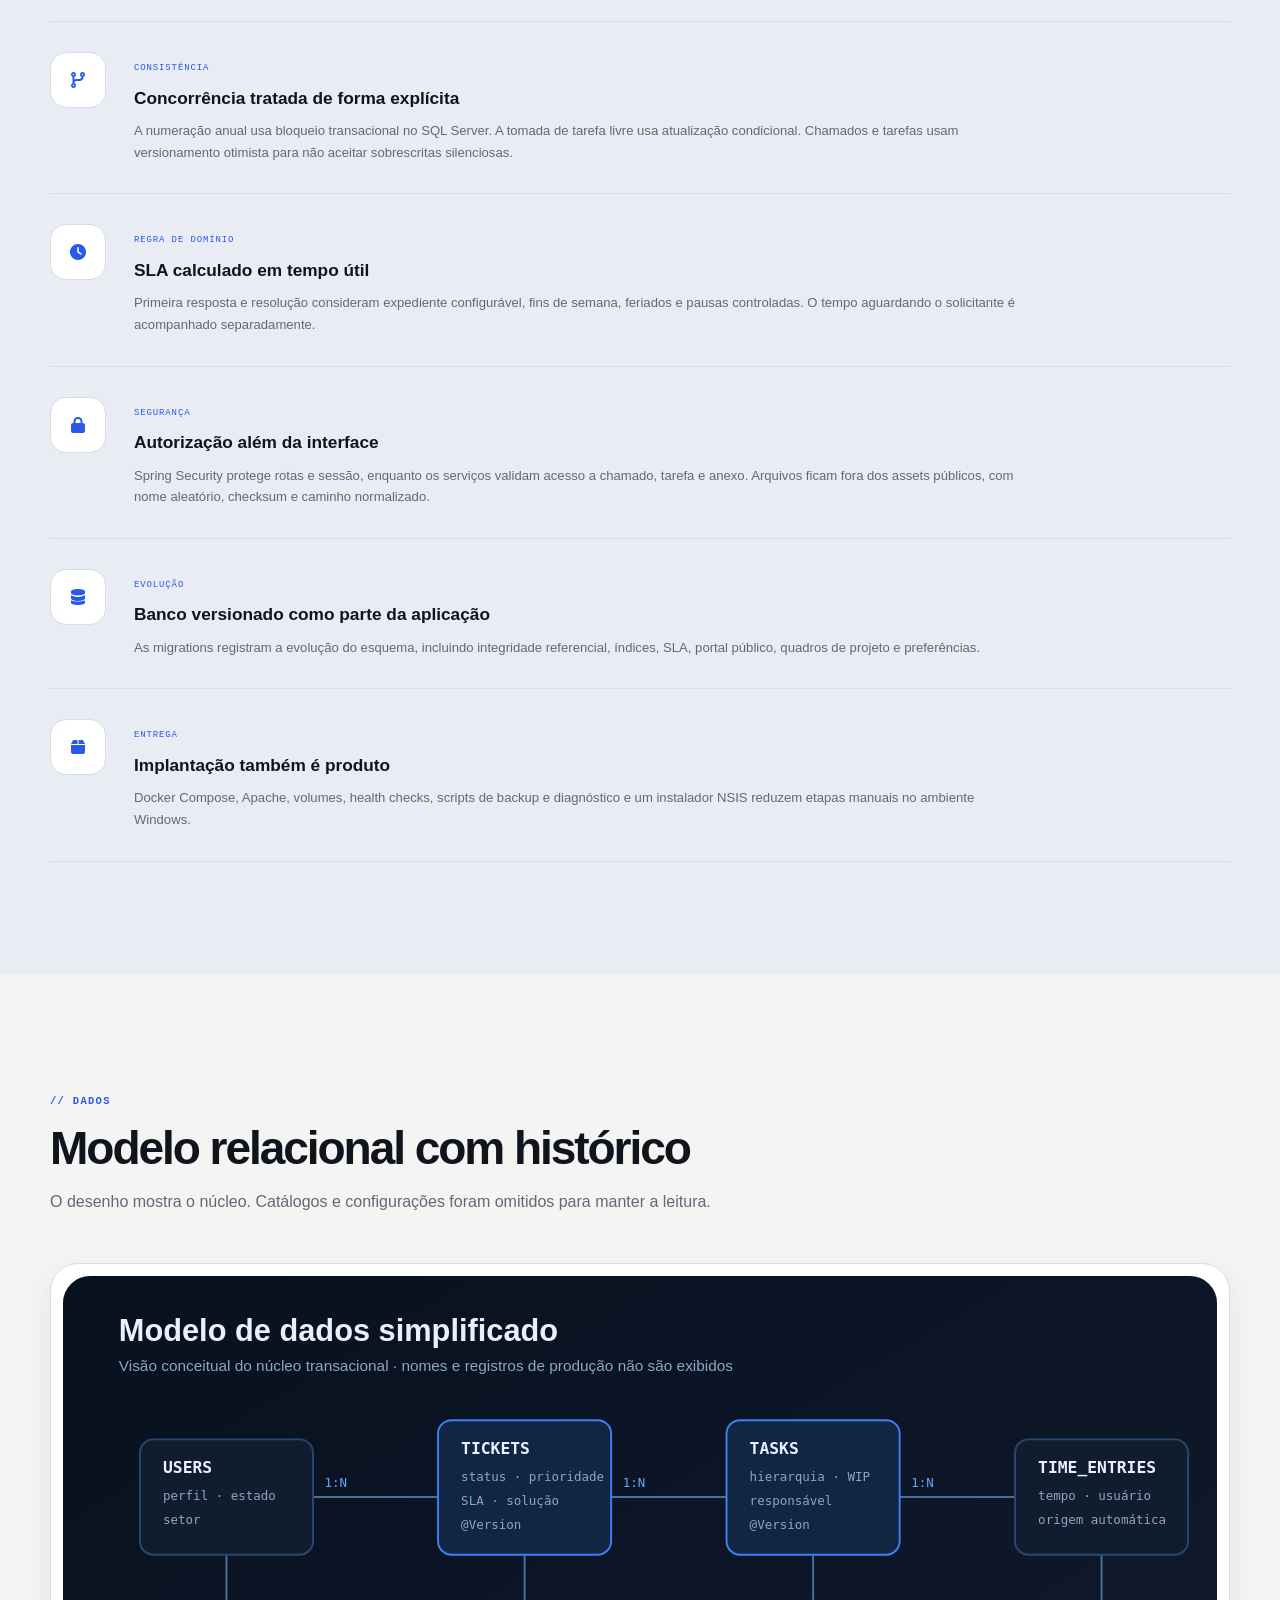
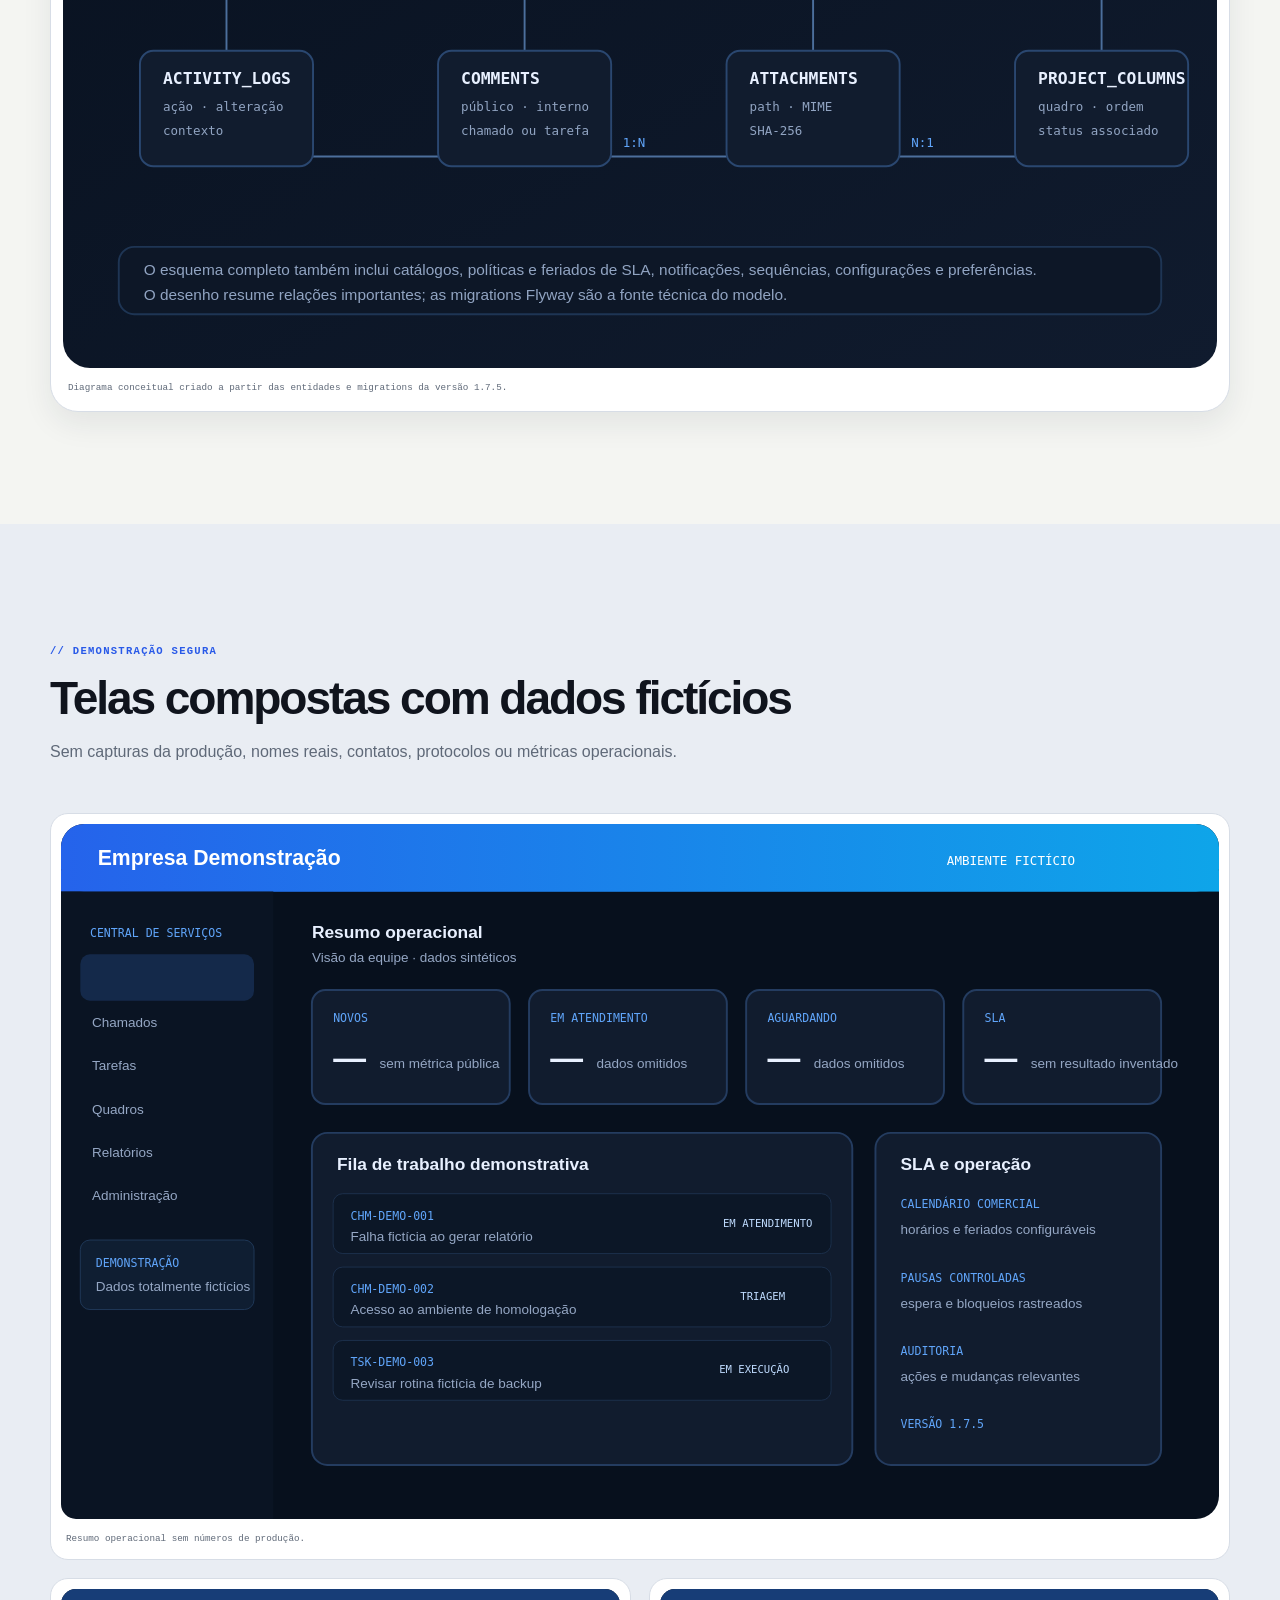
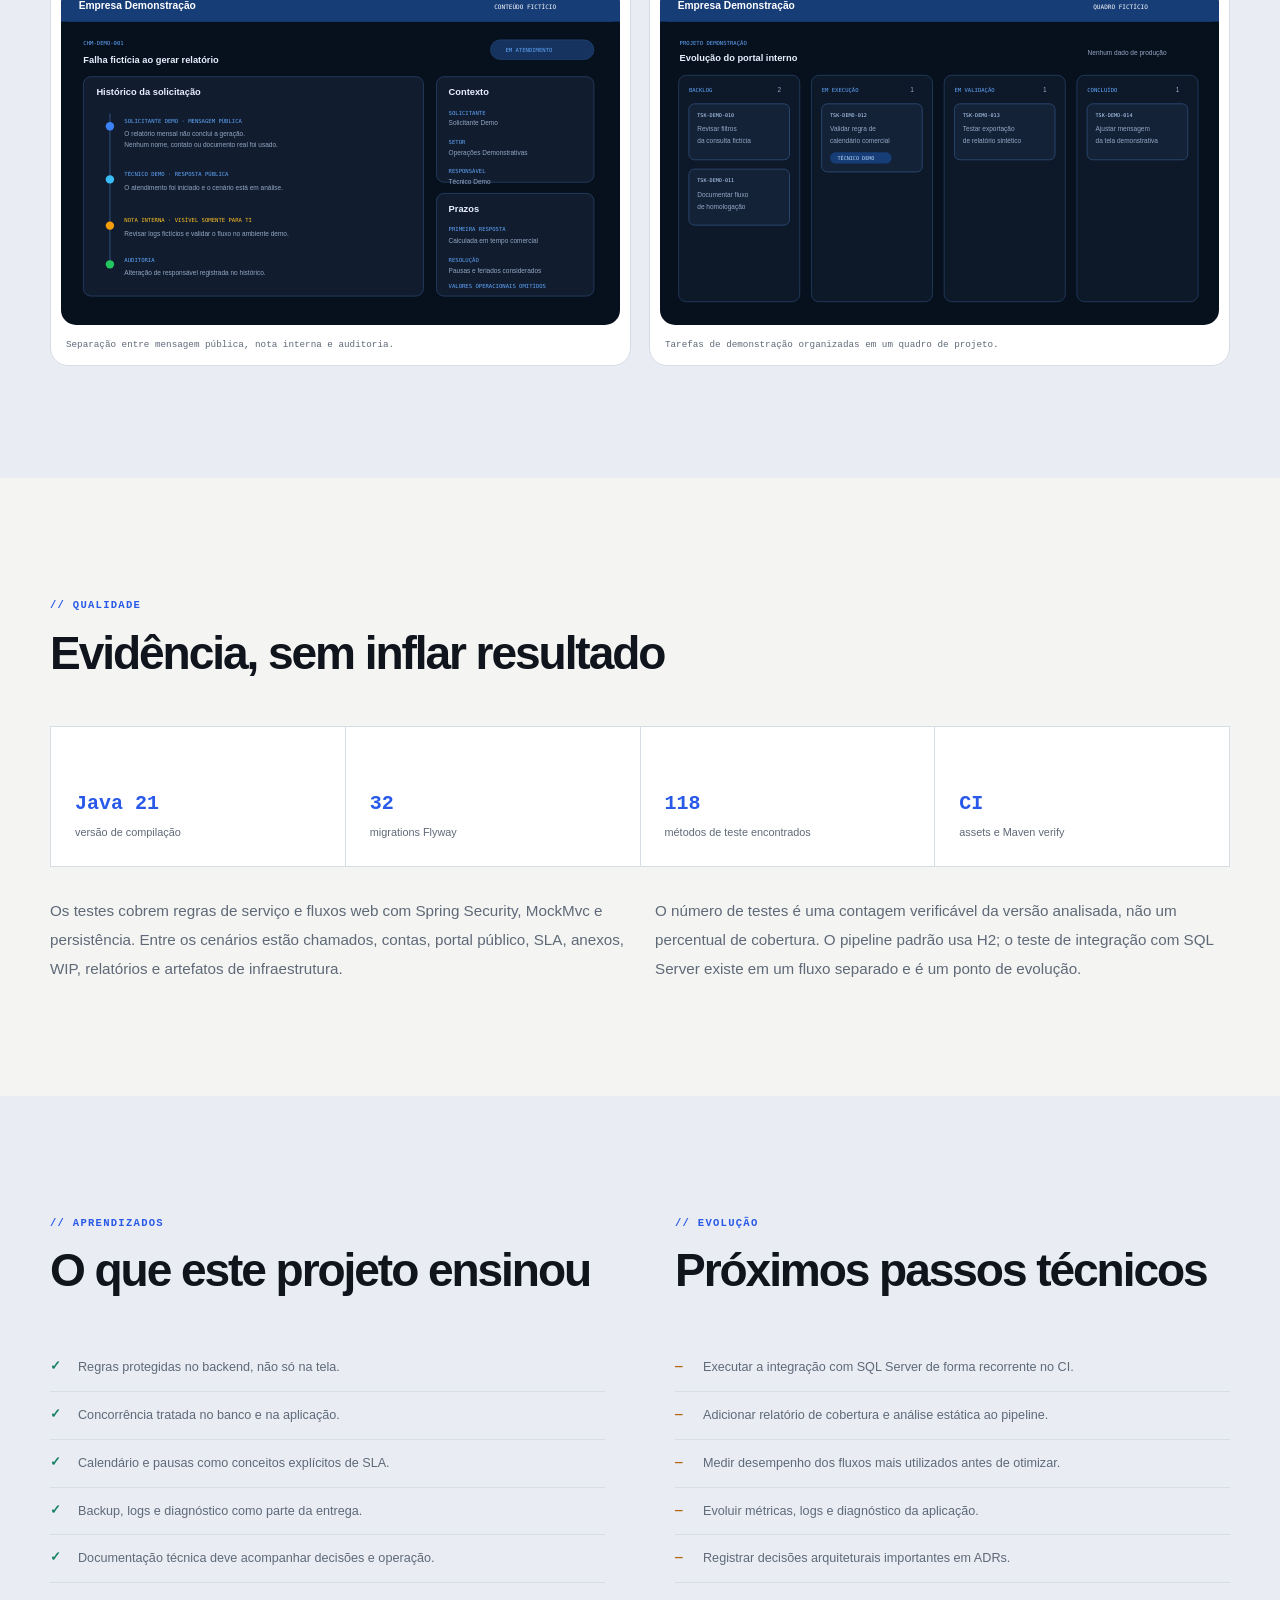
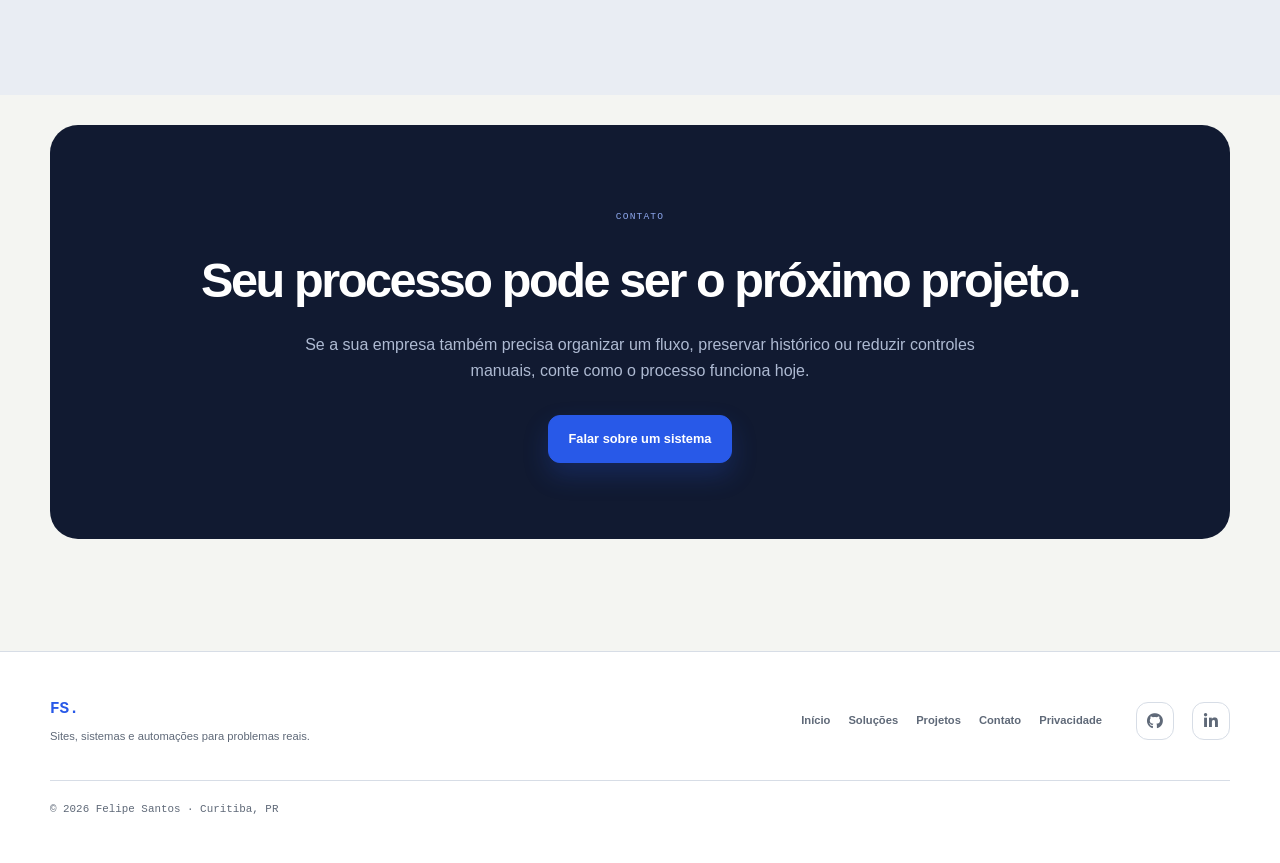
==== commit d57808da: "Present delivered projects and digital services" ====
--- a/central-servicos-ti.html
+++ b/central-servicos-ti.html
@@ -17,11 +17,11 @@
   <link rel="icon" type="image/svg+xml" href="assets/icons/favicon.svg">
   <link rel="stylesheet" href="https://cdnjs.cloudflare.com/ajax/libs/font-awesome/6.5.0/css/all.min.css" media="print" onload="this.media='all'">
   <noscript><link rel="stylesheet" href="https://cdnjs.cloudflare.com/ajax/libs/font-awesome/6.5.0/css/all.min.css"></noscript>
-  <link rel="stylesheet" href="css/styles.css?v=7">
+  <link rel="stylesheet" href="css/styles.css?v=8">
 </head>
 <body data-page="projetos">
   <header class="topnav">
-    <a href="index.html" class="nav-brand"><span class="brand-mark mono">FS<span>.</span></span><span class="brand-copy">Felipe Santos<small>Sistemas sob medida</small></span></a>
+    <a href="index.html" class="nav-brand"><span class="brand-mark mono">FS<span>.</span></span><span class="brand-copy">Felipe Santos<small>Sites · Sistemas · Automações</small></span></a>
     <nav aria-label="Navegação principal"><ul class="nav-menu">
       <li><a href="index.html" class="nav-link" data-page="home">Início</a></li>
       <li><a href="servicos.html" class="nav-link" data-page="servicos">Soluções</a></li>
@@ -29,7 +29,7 @@
       <li><a href="contato.html" class="nav-link" data-page="contato">Contato</a></li>
     </ul></nav>
     <div class="nav-right">
-      <a href="contato.html" class="nav-cta" data-track="contact_header">Avaliar meu projeto</a>
+      <a href="contato.html" class="nav-cta" data-track="contact_header">Falar sobre um projeto</a>
       <button type="button" class="theme-toggle" id="themeToggle" title="Alternar tema" aria-label="Alternar tema"><i class="fas fa-sun" id="icon-sun"></i><i class="fas fa-moon" id="icon-moon"></i></button>
       <button type="button" class="hamburger" id="hamburger" aria-label="Abrir menu" aria-controls="mobileNav" aria-expanded="false"><span></span><span></span><span></span></button>
     </div>
@@ -44,7 +44,7 @@
       <li><a href="projetos.html" class="mobile-nav-link" data-page="projetos">Projetos</a></li>
       <li><a href="contato.html" class="mobile-nav-link" data-page="contato">Contato</a></li>
     </ul>
-    <div class="mobile-nav-footer">Projetos de software sob medida</div>
+    <div class="mobile-nav-footer">Soluções digitais feitas sob medida</div>
   </nav>
 
   <main class="main case-page">
@@ -206,18 +206,18 @@
           <span class="mono">CONTATO</span>
           <h2 class="head">Seu processo pode ser o próximo projeto.</h2>
           <p>Se a sua empresa também precisa organizar um fluxo, preservar histórico ou reduzir controles manuais, conte como o processo funciona hoje.</p>
-          <div class="case-actions"><a href="contato.html" class="btn-primary" data-track="contact_case_study">Avaliar meu projeto</a></div>
-        </div>
-      </div>
-    </section>
-
-    <footer><div class="footer-inner"><div><div class="footer-brand mono">FS.</div><p>Sistemas internos, integrações e automação de processos.</p></div><div class="footer-links"><a href="index.html">Início</a><a href="servicos.html">Soluções</a><a href="projetos.html">Projetos</a><a href="contato.html">Contato</a><a href="privacidade.html">Privacidade</a><button type="button" class="footer-privacy-button" data-privacy-settings>Preferências</button></div><div class="footer-socials"><a href="https://github.com/oofelipesantos" target="_blank" rel="noopener" aria-label="GitHub"><i class="fab fa-github"></i></a><a href="https://www.linkedin.com/in/oofelipesantos/" target="_blank" rel="noopener" aria-label="LinkedIn"><i class="fab fa-linkedin-in"></i></a></div><p class="footer-copy mono">© 2026 Felipe Santos · Curitiba, PR</p></div></footer>
+          <div class="case-actions"><a href="contato.html?servico=sistema" class="btn-primary" data-track="contact_case_study">Falar sobre um sistema</a></div>
+        </div>
+      </div>
+    </section>
+
+    <footer><div class="footer-inner"><div><div class="footer-brand mono">FS.</div><p>Sites, sistemas e automações para problemas reais.</p></div><div class="footer-links"><a href="index.html">Início</a><a href="servicos.html">Soluções</a><a href="projetos.html">Projetos</a><a href="contato.html">Contato</a><a href="privacidade.html">Privacidade</a><button type="button" class="footer-privacy-button" data-privacy-settings>Preferências</button></div><div class="footer-socials"><a href="https://github.com/oofelipesantos" target="_blank" rel="noopener" aria-label="GitHub"><i class="fab fa-github"></i></a><a href="https://www.linkedin.com/in/oofelipesantos/" target="_blank" rel="noopener" aria-label="LinkedIn"><i class="fab fa-linkedin-in"></i></a></div><p class="footer-copy mono">© 2026 Felipe Santos · Curitiba, PR</p></div></footer>
   </main>
 
   <div class="privacy-banner" id="privacyBanner" role="dialog" aria-labelledby="privacyTitle" aria-modal="false" hidden><div><strong id="privacyTitle">Medição com respeito à sua privacidade</strong><p>Com sua autorização, uso dados de navegação para entender quais conteúdos ajudam mais. Nenhum dado digitado no formulário é enviado às ferramentas de análise.</p><a href="privacidade.html">Ver política de privacidade</a></div><div class="privacy-actions"><button type="button" class="btn-ghost" data-consent="denied">Recusar</button><button type="button" class="btn-primary" data-consent="granted">Aceitar análise</button></div></div>
   <button type="button" id="topBtn" class="top-btn" title="Voltar ao topo" aria-label="Voltar ao topo"><i class="fas fa-arrow-up"></i></button>
   <script src="js/analytics-config.js?v=1"></script>
   <script src="js/analytics.js?v=1" defer></script>
-  <script src="js/script.js?v=5" defer></script>
+  <script src="js/script.js?v=6" defer></script>
 </body>
 </html>
--- a/css/styles.css
+++ b/css/styles.css
@@ -461,6 +461,52 @@
 .privacy-content a { color: var(--accent); text-decoration: underline; text-underline-offset: 3px; }
 .privacy-inline-button { margin-top: 20px; }
 
+/* Posicionamento comercial */
+.hero-commercial { min-height: min(700px, calc(100svh - var(--nav-h))); padding: 52px 0 60px; }
+.hero-commercial .hero-grid { grid-template-columns: minmax(0, 1.05fr) minmax(390px, 0.95fr); }
+.hero-commercial .hero-title { max-width: 720px; font-size: clamp(3.05rem, 5.1vw, 5.15rem); }
+.solution-board { overflow: hidden; border: 1px solid rgba(255,255,255,0.1); border-radius: var(--radius-lg); background: var(--navy); color: #f4f7ff; box-shadow: var(--shadow-lg); }
+.solution-board-head { display: flex; align-items: center; justify-content: space-between; gap: 18px; padding: 20px 24px; border-bottom: 1px solid rgba(255,255,255,0.11); color: #91aaf0; font-size: 0.6rem; letter-spacing: 0.08em; }
+.board-pulse { display: inline-flex; align-items: center; gap: 8px; color: #aebbd2; font-family: var(--body); font-size: 0.66rem; letter-spacing: 0; }
+.board-pulse i { width: 7px; height: 7px; border-radius: 50%; background: #68ddb6; box-shadow: 0 0 0 4px rgba(104,221,182,0.1); }
+.solution-board-row { display: grid; grid-template-columns: 34px 1fr; column-gap: 12px; padding: 20px 24px; border-bottom: 1px solid rgba(255,255,255,0.1); transition: background var(--ease), padding-left var(--ease); }
+.solution-board-row:hover { padding-left: 30px; background: rgba(255,255,255,0.055); }
+.solution-board-row > span { grid-row: 1 / 3; padding-top: 2px; color: #7189c9; font-size: 0.58rem; }
+.solution-board-row strong { color: #fff; font-size: 1rem; letter-spacing: -0.02em; }
+.solution-board-row small { color: #9facbf; font-size: 0.72rem; }
+.solution-board-foot { display: flex; flex-wrap: wrap; gap: 7px; padding: 18px 24px; }
+.solution-board-foot span { padding: 5px 9px; border: 1px solid rgba(255,255,255,0.12); border-radius: 999px; color: #aebbd2; font-family: var(--mono); font-size: 0.54rem; }
+
+.service-spectrum { display: grid; grid-template-columns: repeat(2, 1fr); gap: 16px; }
+.spectrum-card { min-height: 300px; display: flex; flex-direction: column; padding: clamp(26px, 4vw, 42px); border: 1px solid var(--line); border-radius: var(--radius); background: var(--surface); transition: transform var(--ease), border-color var(--ease), box-shadow var(--ease); }
+.spectrum-card:hover { transform: translateY(-5px); border-color: var(--line-strong); box-shadow: var(--shadow-sm); }
+.spectrum-card > span { color: var(--accent); font-size: 0.62rem; letter-spacing: 0.1em; }
+.spectrum-card h3 { max-width: 520px; margin: 32px 0 12px; font-size: clamp(1.45rem, 2.4vw, 2rem); line-height: 1.12; letter-spacing: -0.04em; }
+.spectrum-card p { max-width: 560px; color: var(--muted); font-size: 0.88rem; }
+.spectrum-card a { width: fit-content; margin-top: auto; padding-top: 30px; color: var(--accent); font-size: 0.78rem; font-weight: 800; }
+.spectrum-featured { background: var(--accent); border-color: var(--accent); color: #fff; }
+.spectrum-featured > span, .spectrum-featured h3, .spectrum-featured a { color: #fff; }
+.spectrum-featured p { color: rgba(255,255,255,0.78); }
+.spectrum-featured:hover { border-color: var(--accent); box-shadow: 0 20px 44px color-mix(in srgb, var(--accent) 24%, transparent); }
+
+.featured-project-home { position: relative; box-shadow: none; border: 1px solid rgba(255,255,255,0.12); }
+.projects-heading.compact { margin-top: 0; }
+.projects-heading.compact .text-link { margin: 0 0 8px; white-space: nowrap; }
+.delivery-grid { display: grid; grid-template-columns: repeat(4, 1fr); border-top: 1px solid var(--line); border-left: 1px solid var(--line); }
+.delivery-card { min-height: 320px; display: flex; flex-direction: column; padding: 26px; border-right: 1px solid var(--line); border-bottom: 1px solid var(--line); background: var(--surface); transition: background var(--ease), transform var(--ease); }
+.delivery-card:hover { z-index: 1; transform: translateY(-4px); background: color-mix(in srgb, var(--surface) 84%, var(--accent-soft)); }
+.delivery-type { min-height: 40px; color: var(--muted-2); font-size: 0.56rem; letter-spacing: 0.08em; }
+.delivery-card .project-icon { margin: 18px 0 34px; }
+.delivery-card h3 { margin-bottom: 10px; font-size: 1.18rem; letter-spacing: -0.035em; }
+.delivery-card p { color: var(--muted); font-size: 0.78rem; }
+
+.simple-process { display: grid; grid-template-columns: repeat(4, 1fr); border-top: 1px solid var(--line); border-left: 1px solid var(--line); }
+.simple-process article { min-height: 210px; padding: 28px; border-right: 1px solid var(--line); border-bottom: 1px solid var(--line); background: var(--surface); }
+.simple-process span { color: var(--accent); font-size: 0.62rem; }
+.simple-process h3 { margin: 52px 0 6px; font-size: 1.12rem; }
+.simple-process p { color: var(--muted); font-size: 0.77rem; }
+.solution-main .text-link { margin-top: 22px; }
+
 @media (prefers-reduced-motion: reduce) {
   html { scroll-behavior: auto; }
   *, *::before, *::after { animation-duration: 0.01ms !important; transition-duration: 0.01ms !important; }
@@ -492,6 +538,10 @@
   .case-facts { display: grid; grid-template-columns: repeat(2, 1fr); }
   .case-fact:nth-child(odd) { border-right: 1px solid var(--line); }
   .case-layer-grid { grid-template-columns: repeat(2, 1fr); }
+  .hero-commercial .hero-grid { grid-template-columns: 1fr; }
+  .solution-board { max-width: 720px; }
+  .delivery-grid { grid-template-columns: repeat(2, 1fr); }
+  .simple-process { grid-template-columns: repeat(2, 1fr); }
 }
 
 @media (max-width: 760px) {
@@ -537,6 +587,10 @@
   .privacy-banner { right: 16px; bottom: 16px; left: 16px; grid-template-columns: 1fr; gap: 18px; }
   .privacy-actions { width: 100%; }
   .privacy-actions .btn-primary, .privacy-actions .btn-ghost { flex: 1; }
+  .hero-commercial { padding-top: 42px; }
+  .hero-commercial .hero-title { font-size: clamp(2.65rem, 11vw, 4rem); }
+  .service-spectrum { grid-template-columns: 1fr; }
+  .spectrum-card { min-height: 280px; }
 }
 
 @media (max-width: 520px) {
@@ -579,4 +633,12 @@
   .footer-links { grid-column: 1; grid-row: auto; gap: 12px; }
   .footer-links { flex-wrap: wrap; }
   .footer-copy { grid-row: auto; }
+  .hero-commercial .hero-title { font-size: 2.62rem; }
+  .solution-board-head { align-items: flex-start; flex-direction: column; }
+  .solution-board-row { padding: 18px; }
+  .solution-board-row:hover { padding-left: 22px; }
+  .delivery-grid, .simple-process { grid-template-columns: 1fr; }
+  .delivery-card { min-height: 270px; }
+  .simple-process article { min-height: 180px; }
+  .simple-process h3 { margin-top: 38px; }
 }
